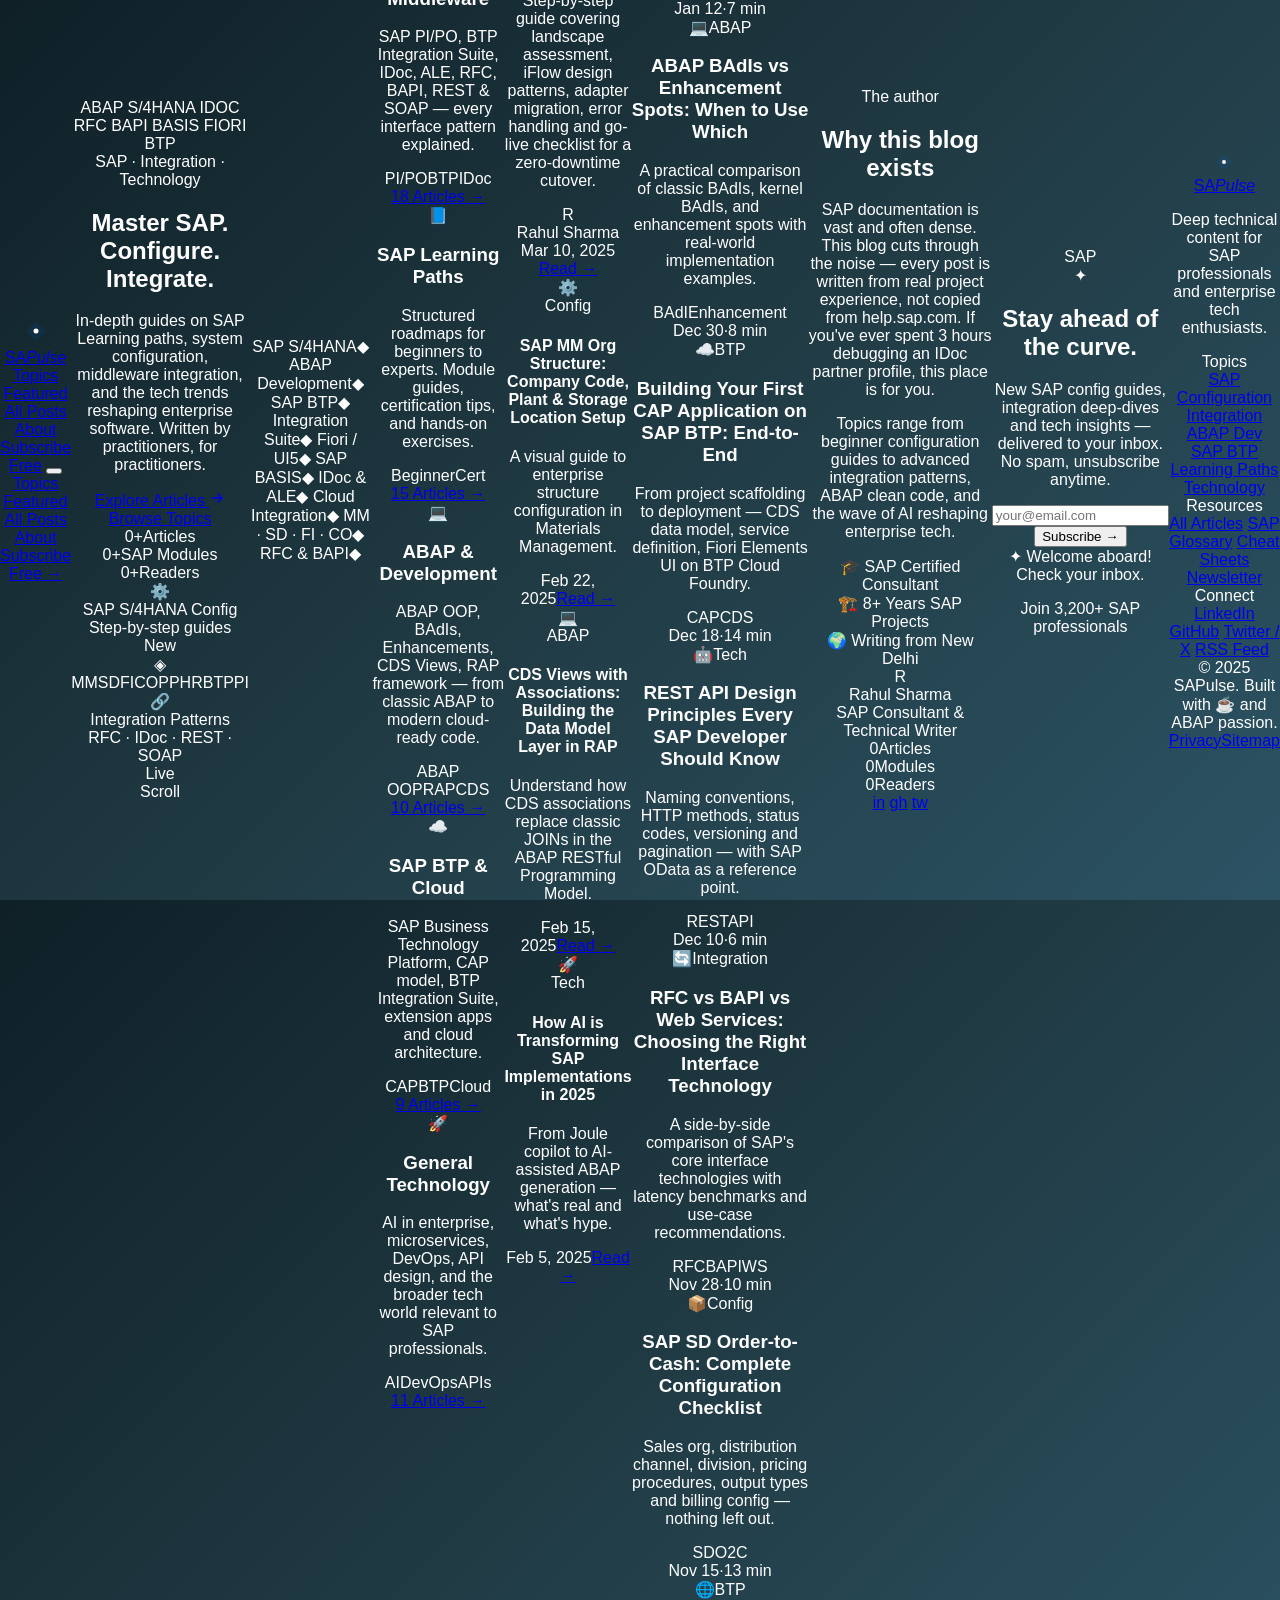
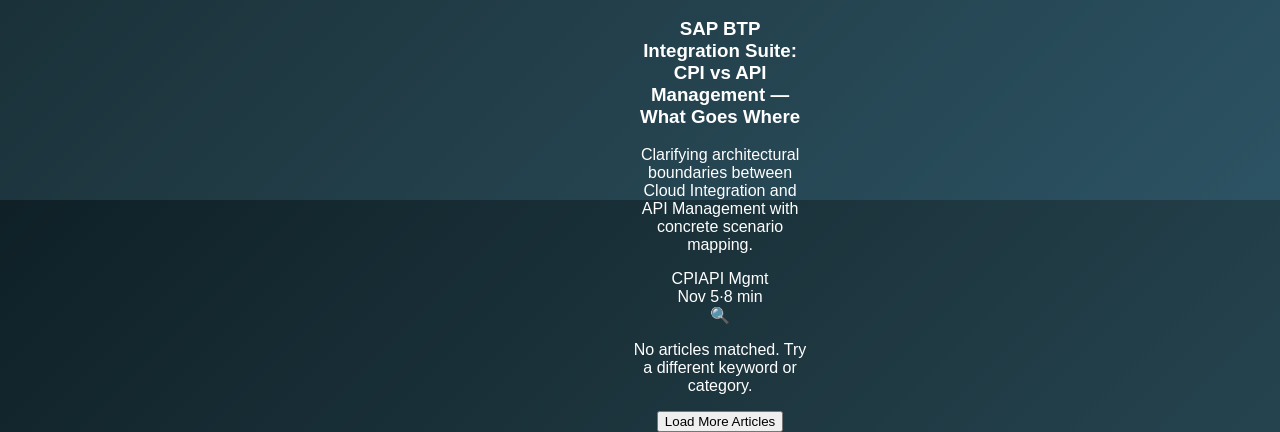
==== index.html @ 858d933b "Update index.html" ====
<!DOCTYPE html>
<html lang="en">
<head>
  <meta charset="UTF-8" />
  <meta name="viewport" content="width=device-width, initial-scale=1.0" />
  <title>SAPulse — SAP Learning, Config & Tech Insights</title>
  <meta name="description" content="Deep-dive blogs on SAP Learning, Configuration, Integration and emerging tech. Built for consultants, developers, and learners." />
  <link rel="preconnect" href="https://fonts.googleapis.com" />
  <link href="https://fonts.googleapis.com/css2?family=Syne:wght@400;600;700;800&family=Epilogue:ital,wght@0,300;0,400;0,500;1,300&display=swap" rel="stylesheet" />
  <link rel="stylesheet" href="style.css" />
</head>
<body>

  <!-- CURSOR -->
  <div id="cursor-ring"></div>
  <div id="cursor-core"></div>

  <!-- GRID BG -->
  <div class="grid-bg" aria-hidden="true"></div>

  <!-- GLOW ORBS -->
  <div class="orb orb-1" aria-hidden="true"></div>
  <div class="orb orb-2" aria-hidden="true"></div>
  <div class="orb orb-3" aria-hidden="true"></div>

  <!-- ══════════════ HEADER ══════════════ -->
  <header id="site-header">
    <div class="header-inner">
      <a href="#" class="logo" aria-label="SAPulse Home">
        <div class="logo-mark">
          <svg width="28" height="28" viewBox="0 0 28 28" fill="none">
            <path d="M4 14 L14 4 L24 14 L14 24 Z" stroke="var(--sap-blue)" stroke-width="2" fill="rgba(0,112,255,0.1)"/>
            <path d="M8 14 L14 8 L20 14 L14 20 Z" fill="var(--sap-blue)" opacity="0.8"/>
            <circle cx="14" cy="14" r="2.5" fill="#fff"/>
          </svg>
        </div>
        <span class="logo-word">SA<em>Pulse</em></span>
      </a>

      <nav class="main-nav" aria-label="Main navigation">
        <a href="#topics" class="nav-a">Topics</a>
        <a href="#featured" class="nav-a">Featured</a>
        <a href="#blogs" class="nav-a">All Posts</a>
        <a href="#about" class="nav-a">About</a>
      </nav>

      <div class="header-right">
        <a href="#subscribe" class="btn-pill">Subscribe Free</a>
        <button class="burger" id="burger" aria-label="Toggle menu" aria-expanded="false">
          <span></span><span></span><span></span>
        </button>
      </div>
    </div>
    <div class="mob-nav" id="mob-nav" aria-hidden="true">
      <a href="#topics">Topics</a>
      <a href="#featured">Featured</a>
      <a href="#blogs">All Posts</a>
      <a href="#about">About</a>
      <a href="#subscribe" class="mob-cta">Subscribe Free →</a>
    </div>
  </header>

  <!-- ══════════════ HERO ══════════════ -->
  <section class="hero" id="hero">
    <div class="float-words" aria-hidden="true">
      <span style="--d:0s;--x:8%;--y:20%">ABAP</span>
      <span style="--d:1.2s;--x:85%;--y:15%">S/4HANA</span>
      <span style="--d:0.6s;--x:75%;--y:70%">IDOC</span>
      <span style="--d:1.8s;--x:5%;--y:75%">RFC</span>
      <span style="--d:0.3s;--x:50%;--y:88%">BAPI</span>
      <span style="--d:2.1s;--x:90%;--y:45%">BASIS</span>
      <span style="--d:1.5s;--x:15%;--y:50%">FIORI</span>
      <span style="--d:0.9s;--x:60%;--y:10%">BTP</span>
    </div>

    <div class="hero-content">
      <div class="hero-badge reveal-up" style="--delay:0.1s">
        <span class="badge-dot"></span>
        SAP · Integration · Technology
      </div>
      <h1 class="hero-h1 reveal-up" style="--delay:0.25s">
        Master SAP.<br />
        <span class="h1-gradient">Configure.</span><br />
        <span class="h1-outline">Integrate.</span>
      </h1>
      <p class="hero-para reveal-up" style="--delay:0.4s">
        In-depth guides on SAP Learning paths, system configuration, middleware integration,
        and the tech trends reshaping enterprise software. Written by practitioners, for practitioners.
      </p>
      <div class="hero-actions reveal-up" style="--delay:0.55s">
        <a href="#blogs" class="btn-hero-primary">
          <span>Explore Articles</span>
          <svg width="16" height="16" viewBox="0 0 16 16" fill="none"><path d="M3 8H13M13 8L9 4M13 8L9 12" stroke="currentColor" stroke-width="1.5" stroke-linecap="round"/></svg>
        </a>
        <a href="#topics" class="btn-hero-ghost">Browse Topics</a>
      </div>
      <div class="hero-stats reveal-up" style="--delay:0.7s">
        <div class="hstat"><span class="hstat-n" data-target="60">0</span><span class="hstat-plus">+</span><span class="hstat-l">Articles</span></div>
        <div class="hstat-div"></div>
        <div class="hstat"><span class="hstat-n" data-target="8">0</span><span class="hstat-plus">+</span><span class="hstat-l">SAP Modules</span></div>
        <div class="hstat-div"></div>
        <div class="hstat"><span class="hstat-n" data-target="3200">0</span><span class="hstat-plus">+</span><span class="hstat-l">Readers</span></div>
      </div>
    </div>

    <div class="hero-panel reveal-right" style="--delay:0.5s" aria-hidden="true">
      <div class="panel-card panel-card--top">
        <div class="pc-icon">⚙️</div>
        <div><div class="pc-title">SAP S/4HANA Config</div><div class="pc-sub">Step-by-step guides</div></div>
        <div class="pc-badge">New</div>
      </div>
      <div class="panel-center">
        <div class="panel-ring"><div class="panel-ring-inner"><span class="panel-icon">◈</span></div></div>
        <div class="panel-modules">
          <span>MM</span><span>SD</span><span>FI</span><span>CO</span><span>PP</span><span>HR</span><span>BTP</span><span>PI</span>
        </div>
      </div>
      <div class="panel-card panel-card--bot">
        <div class="pc-icon">🔗</div>
        <div><div class="pc-title">Integration Patterns</div><div class="pc-sub">RFC · IDoc · REST · SOAP</div></div>
        <div class="pc-live"><span class="live-dot"></span>Live</div>
      </div>
    </div>

    <div class="scroll-hint">
      <div class="scroll-mouse"><div class="scroll-wheel"></div></div>
      <span>Scroll</span>
    </div>
  </section>

  <!-- ══════════════ MARQUEE ══════════════ -->
  <div class="marquee-wrap" aria-hidden="true">
    <div class="marquee-track" id="marquee-track">
      <span>SAP S/4HANA</span><span class="dot">◆</span>
      <span>ABAP Development</span><span class="dot">◆</span>
      <span>SAP BTP</span><span class="dot">◆</span>
      <span>Integration Suite</span><span class="dot">◆</span>
      <span>Fiori / UI5</span><span class="dot">◆</span>
      <span>SAP BASIS</span><span class="dot">◆</span>
      <span>IDoc &amp; ALE</span><span class="dot">◆</span>
      <span>Cloud Integration</span><span class="dot">◆</span>
      <span>MM · SD · FI · CO</span><span class="dot">◆</span>
      <span>RFC &amp; BAPI</span><span class="dot">◆</span>
    </div>
  </div>

  <!-- ══════════════ TOPICS ══════════════ -->
  <section class="topics-section" id="topics">
    <div class="container">
      <div class="sec-label reveal-up">What we cover</div>
      <h2 class="sec-h2 reveal-up" style="--delay:0.1s">Pick your learning path</h2>
      <div class="topics-grid">

        <div class="topic-card tc-config reveal-up" style="--delay:0.1s">
          <div class="tc-icon">⚙️</div>
          <h3>SAP Configuration</h3>
          <p>Deep dives into IMG settings, enterprise structure, org units and module-level config for S/4HANA and ECC.</p>
          <div class="tc-tags"><span>S/4HANA</span><span>ECC</span><span>IMG</span></div>
          <a href="#blogs" class="tc-link">12 Articles →</a>
        </div>

        <div class="topic-card tc-integration reveal-up" style="--delay:0.2s">
          <div class="tc-icon">🔗</div>
          <h3>Integration &amp; Middleware</h3>
          <p>SAP PI/PO, BTP Integration Suite, IDoc, ALE, RFC, BAPI, REST &amp; SOAP — every interface pattern explained.</p>
          <div class="tc-tags"><span>PI/PO</span><span>BTP</span><span>IDoc</span></div>
          <a href="#blogs" class="tc-link">18 Articles →</a>
        </div>

        <div class="topic-card tc-learning reveal-up" style="--delay:0.3s">
          <div class="tc-icon">📘</div>
          <h3>SAP Learning Paths</h3>
          <p>Structured roadmaps for beginners to experts. Module guides, certification tips, and hands-on exercises.</p>
          <div class="tc-tags"><span>Beginner</span><span>Cert</span></div>
          <a href="#blogs" class="tc-link">15 Articles →</a>
        </div>

        <div class="topic-card tc-abap reveal-up" style="--delay:0.4s">
          <div class="tc-icon">💻</div>
          <h3>ABAP &amp; Development</h3>
          <p>ABAP OOP, BAdIs, Enhancements, CDS Views, RAP framework — from classic ABAP to modern cloud-ready code.</p>
          <div class="tc-tags"><span>ABAP OOP</span><span>RAP</span><span>CDS</span></div>
          <a href="#blogs" class="tc-link">10 Articles →</a>
        </div>

        <div class="topic-card tc-btp reveal-up" style="--delay:0.5s">
          <div class="tc-icon">☁️</div>
          <h3>SAP BTP &amp; Cloud</h3>
          <p>SAP Business Technology Platform, CAP model, BTP Integration Suite, extension apps and cloud architecture.</p>
          <div class="tc-tags"><span>CAP</span><span>BTP</span><span>Cloud</span></div>
          <a href="#blogs" class="tc-link">9 Articles →</a>
        </div>

        <div class="topic-card tc-tech reveal-up" style="--delay:0.6s">
          <div class="tc-icon">🚀</div>
          <h3>General Technology</h3>
          <p>AI in enterprise, microservices, DevOps, API design, and the broader tech world relevant to SAP professionals.</p>
          <div class="tc-tags"><span>AI</span><span>DevOps</span><span>APIs</span></div>
          <a href="#blogs" class="tc-link">11 Articles →</a>
        </div>

      </div>
    </div>
  </section>

  <!-- ══════════════ FEATURED ══════════════ -->
  <section class="featured-section" id="featured">
    <div class="container">
      <div class="sec-label reveal-up">Editor's pick</div>
      <h2 class="sec-h2 reveal-up" style="--delay:0.1s">Featured Articles</h2>
      <div class="featured-grid">

        <article class="feat-main reveal-up" style="--delay:0.2s">
          <div class="feat-main-img">
            <div class="feat-img-pattern"></div>
            <span class="feat-chip feat-chip--integration">Integration</span>
          </div>
          <div class="feat-main-body">
            <div class="feat-meta">
              <span class="feat-cat">SAP PI/PO → BTP Migration</span>
              <span class="feat-time">12 min read</span>
            </div>
            <h3 class="feat-title">Migrating from SAP PI/PO to BTP Integration Suite: A Complete Walkthrough</h3>
            <p class="feat-excerpt">Step-by-step guide covering landscape assessment, iFlow design patterns, adapter migration, error handling and go-live checklist for a zero-downtime cutover.</p>
            <div class="feat-footer">
              <div class="auth-row">
                <div class="auth-av">R</div>
                <div><div class="auth-name">Rahul Sharma</div><div class="auth-date">Mar 10, 2025</div></div>
              </div>
              <a href="#" class="read-arrow">Read →</a>
            </div>
          </div>
        </article>

        <div class="feat-side">
          <article class="feat-mini reveal-up" style="--delay:0.35s">
            <div class="feat-mini-icon feat-icon-config">⚙️</div>
            <div class="feat-mini-body">
              <span class="feat-chip feat-chip--config">Config</span>
              <h4>SAP MM Org Structure: Company Code, Plant &amp; Storage Location Setup</h4>
              <p>A visual guide to enterprise structure configuration in Materials Management.</p>
              <div class="mini-foot"><span>Feb 22, 2025</span><a href="#">Read →</a></div>
            </div>
          </article>
          <article class="feat-mini reveal-up" style="--delay:0.45s">
            <div class="feat-mini-icon feat-icon-abap">💻</div>
            <div class="feat-mini-body">
              <span class="feat-chip feat-chip--abap">ABAP</span>
              <h4>CDS Views with Associations: Building the Data Model Layer in RAP</h4>
              <p>Understand how CDS associations replace classic JOINs in the ABAP RESTful Programming Model.</p>
              <div class="mini-foot"><span>Feb 15, 2025</span><a href="#">Read →</a></div>
            </div>
          </article>
          <article class="feat-mini reveal-up" style="--delay:0.55s">
            <div class="feat-mini-icon feat-icon-tech">🚀</div>
            <div class="feat-mini-body">
              <span class="feat-chip feat-chip--tech">Tech</span>
              <h4>How AI is Transforming SAP Implementations in 2025</h4>
              <p>From Joule copilot to AI-assisted ABAP generation — what's real and what's hype.</p>
              <div class="mini-foot"><span>Feb 5, 2025</span><a href="#">Read →</a></div>
            </div>
          </article>
        </div>
      </div>
    </div>
  </section>

  <!-- ══════════════ ALL POSTS ══════════════ -->
  <section class="blogs-section" id="blogs">
    <div class="container">
      <div class="blogs-header">
        <div>
          <div class="sec-label reveal-up">The archive</div>
          <h2 class="sec-h2 reveal-up" style="--delay:0.1s">All Articles</h2>
        </div>
        <div class="blogs-controls reveal-up" style="--delay:0.15s">
          <div class="search-wrap">
            <svg class="search-ico" width="15" height="15" viewBox="0 0 15 15" fill="none"><circle cx="6.5" cy="6.5" r="5" stroke="currentColor" stroke-width="1.3"/><path d="M10.5 10.5L13.5 13.5" stroke="currentColor" stroke-width="1.3" stroke-linecap="round"/></svg>
            <input type="text" id="search" placeholder="Search articles…" autocomplete="off" />
          </div>
        </div>
      </div>

      <div class="pill-filters reveal-up" id="filters" style="--delay:0.2s">
        <button class="pill active" data-f="all">All</button>
        <button class="pill" data-f="config">Config</button>
        <button class="pill" data-f="integration">Integration</button>
        <button class="pill" data-f="learning">Learning</button>
        <button class="pill" data-f="abap">ABAP</button>
        <button class="pill" data-f="btp">BTP/Cloud</button>
        <button class="pill" data-f="tech">Tech</button>
      </div>

      <div class="articles-grid" id="articles-grid">

        <article class="art-card reveal-up" data-f="config" style="--delay:0.1s">
          <div class="art-top art-top--config"><span class="art-emoji">⚙️</span><span class="art-cat art-cat--config">Config</span></div>
          <div class="art-body">
            <h3>SAP FI: General Ledger Configuration — Chart of Accounts to Posting Period</h3>
            <p>Complete walkthrough of FI-GL setup including CoA assignment, fiscal year variant, and posting period intervals.</p>
            <div class="art-foot"><div class="art-tags"><span>FI</span><span>GL</span></div><div class="art-info"><span>Jan 28</span><span>·</span><span>9 min</span></div></div>
          </div>
        </article>

        <article class="art-card reveal-up" data-f="integration" style="--delay:0.15s">
          <div class="art-top art-top--integration"><span class="art-emoji">🔗</span><span class="art-cat art-cat--integration">Integration</span></div>
          <div class="art-body">
            <h3>IDoc Architecture Explained: Segments, Control Records &amp; Partner Profiles</h3>
            <p>Everything about IDoc structure — from EDID4 table to WE20 partner profile setup and inbound/outbound processing.</p>
            <div class="art-foot"><div class="art-tags"><span>IDoc</span><span>ALE</span></div><div class="art-info"><span>Jan 20</span><span>·</span><span>11 min</span></div></div>
          </div>
        </article>

        <article class="art-card reveal-up" data-f="learning" style="--delay:0.2s">
          <div class="art-top art-top--learning"><span class="art-emoji">📘</span><span class="art-cat art-cat--learning">Learning</span></div>
          <div class="art-body">
            <h3>SAP for Beginners: Where to Start in 2025 — A Structured Roadmap</h3>
            <p>Module recommendations, free trial systems, SAP Learning Hub access and the fastest path to your first certification.</p>
            <div class="art-foot"><div class="art-tags"><span>Beginner</span><span>Roadmap</span></div><div class="art-info"><span>Jan 12</span><span>·</span><span>7 min</span></div></div>
          </div>
        </article>

        <article class="art-card reveal-up" data-f="abap" style="--delay:0.25s">
          <div class="art-top art-top--abap"><span class="art-emoji">💻</span><span class="art-cat art-cat--abap">ABAP</span></div>
          <div class="art-body">
            <h3>ABAP BAdIs vs Enhancement Spots: When to Use Which</h3>
            <p>A practical comparison of classic BAdIs, kernel BAdIs, and enhancement spots with real-world implementation examples.</p>
            <div class="art-foot"><div class="art-tags"><span>BAdI</span><span>Enhancement</span></div><div class="art-info"><span>Dec 30</span><span>·</span><span>8 min</span></div></div>
          </div>
        </article>

        <article class="art-card reveal-up" data-f="btp" style="--delay:0.3s">
          <div class="art-top art-top--btp"><span class="art-emoji">☁️</span><span class="art-cat art-cat--btp">BTP</span></div>
          <div class="art-body">
            <h3>Building Your First CAP Application on SAP BTP: End-to-End</h3>
            <p>From project scaffolding to deployment — CDS data model, service definition, Fiori Elements UI on BTP Cloud Foundry.</p>
            <div class="art-foot"><div class="art-tags"><span>CAP</span><span>CDS</span></div><div class="art-info"><span>Dec 18</span><span>·</span><span>14 min</span></div></div>
          </div>
        </article>

        <article class="art-card reveal-up" data-f="tech" style="--delay:0.35s">
          <div class="art-top art-top--tech"><span class="art-emoji">🤖</span><span class="art-cat art-cat--tech">Tech</span></div>
          <div class="art-body">
            <h3>REST API Design Principles Every SAP Developer Should Know</h3>
            <p>Naming conventions, HTTP methods, status codes, versioning and pagination — with SAP OData as a reference point.</p>
            <div class="art-foot"><div class="art-tags"><span>REST</span><span>API</span></div><div class="art-info"><span>Dec 10</span><span>·</span><span>6 min</span></div></div>
          </div>
        </article>

        <article class="art-card reveal-up" data-f="integration" style="--delay:0.4s">
          <div class="art-top art-top--integration"><span class="art-emoji">🔄</span><span class="art-cat art-cat--integration">Integration</span></div>
          <div class="art-body">
            <h3>RFC vs BAPI vs Web Services: Choosing the Right Interface Technology</h3>
            <p>A side-by-side comparison of SAP's core interface technologies with latency benchmarks and use-case recommendations.</p>
            <div class="art-foot"><div class="art-tags"><span>RFC</span><span>BAPI</span><span>WS</span></div><div class="art-info"><span>Nov 28</span><span>·</span><span>10 min</span></div></div>
          </div>
        </article>

        <article class="art-card reveal-up" data-f="config" style="--delay:0.45s">
          <div class="art-top art-top--config"><span class="art-emoji">📦</span><span class="art-cat art-cat--config">Config</span></div>
          <div class="art-body">
            <h3>SAP SD Order-to-Cash: Complete Configuration Checklist</h3>
            <p>Sales org, distribution channel, division, pricing procedures, output types and billing config — nothing left out.</p>
            <div class="art-foot"><div class="art-tags"><span>SD</span><span>O2C</span></div><div class="art-info"><span>Nov 15</span><span>·</span><span>13 min</span></div></div>
          </div>
        </article>

        <article class="art-card reveal-up" data-f="btp" style="--delay:0.5s">
          <div class="art-top art-top--btp"><span class="art-emoji">🌐</span><span class="art-cat art-cat--btp">BTP</span></div>
          <div class="art-body">
            <h3>SAP BTP Integration Suite: CPI vs API Management — What Goes Where</h3>
            <p>Clarifying architectural boundaries between Cloud Integration and API Management with concrete scenario mapping.</p>
            <div class="art-foot"><div class="art-tags"><span>CPI</span><span>API Mgmt</span></div><div class="art-info"><span>Nov 5</span><span>·</span><span>8 min</span></div></div>
          </div>
        </article>

      </div>

      <div class="no-res hidden" id="no-res">
        <span>🔍</span>
        <p>No articles matched. Try a different keyword or category.</p>
      </div>
      <div class="load-row reveal-up">
        <button class="btn-load" id="load-more">Load More Articles</button>
      </div>
    </div>
  </section>

  <!-- ══════════════ ABOUT ══════════════ -->
  <section class="about-section" id="about">
    <div class="container">
      <div class="about-grid">
        <div class="about-text reveal-up">
          <div class="sec-label">The author</div>
          <h2 class="sec-h2">Why this blog exists</h2>
          <p>SAP documentation is vast and often dense. This blog cuts through the noise — every post is written from real project experience, not copied from help.sap.com. If you've ever spent 3 hours debugging an IDoc partner profile, this place is for you.</p>
          <p>Topics range from beginner configuration guides to advanced integration patterns, ABAP clean code, and the wave of AI reshaping enterprise tech.</p>
          <div class="about-badges">
            <div class="abadge"><span>🎓</span> SAP Certified Consultant</div>
            <div class="abadge"><span>🏗️</span> 8+ Years SAP Projects</div>
            <div class="abadge"><span>🌍</span> Writing from New Delhi</div>
          </div>
        </div>
        <div class="about-visual reveal-up" style="--delay:0.2s">
          <div class="av-card">
            <div class="av-avatar">R</div>
            <div class="av-name">Rahul Sharma</div>
            <div class="av-role">SAP Consultant &amp; Technical Writer</div>
            <div class="av-divider"></div>
            <div class="av-stats">
              <div class="avs"><span class="avs-n" data-target="60">0</span><span class="avs-l">Articles</span></div>
              <div class="avs"><span class="avs-n" data-target="8">0</span><span class="avs-l">Modules</span></div>
              <div class="avs"><span class="avs-n" data-target="3200">0</span><span class="avs-l">Readers</span></div>
            </div>
            <div class="av-socials">
              <a href="#" class="av-soc">in</a>
              <a href="#" class="av-soc">gh</a>
              <a href="#" class="av-soc">tw</a>
            </div>
          </div>
        </div>
      </div>
    </div>
  </section>

  <!-- ══════════════ NEWSLETTER ══════════════ -->
  <section class="subscribe-section" id="subscribe">
    <div class="sub-bg-text" aria-hidden="true">SAP</div>
    <div class="container">
      <div class="sub-inner reveal-up">
        <div class="sub-icon">✦</div>
        <h2 class="sub-h2">Stay ahead of the curve.</h2>
        <p class="sub-p">New SAP config guides, integration deep-dives and tech insights — delivered to your inbox. No spam, unsubscribe anytime.</p>
        <form class="sub-form" id="sub-form" onsubmit="handleSub(event)">
          <input type="email" id="sub-email" placeholder="your@email.com" required />
          <button type="submit" class="btn-pill">Subscribe →</button>
        </form>
        <div class="sub-confirm hidden" id="sub-confirm">✦ Welcome aboard! Check your inbox.</div>
        <p class="sub-note">Join 3,200+ SAP professionals</p>
      </div>
    </div>
  </section>

  <!-- ══════════════ FOOTER ══════════════ -->
  <footer class="site-footer">
    <div class="container">
      <div class="footer-grid">
        <div class="footer-brand">
          <a href="#" class="logo">
            <div class="logo-mark">
              <svg width="22" height="22" viewBox="0 0 28 28" fill="none">
                <path d="M4 14 L14 4 L24 14 L14 24 Z" stroke="var(--sap-blue)" stroke-width="2" fill="rgba(0,112,255,0.1)"/>
                <path d="M8 14 L14 8 L20 14 L14 20 Z" fill="var(--sap-blue)" opacity="0.8"/>
                <circle cx="14" cy="14" r="2.5" fill="#fff"/>
              </svg>
            </div>
            <span class="logo-word">SA<em>Pulse</em></span>
          </a>
          <p>Deep technical content for SAP professionals and enterprise tech enthusiasts.</p>
        </div>
        <div class="footer-col">
          <div class="fc-head">Topics</div>
          <a href="#">SAP Configuration</a>
          <a href="#">Integration</a>
          <a href="#">ABAP Dev</a>
          <a href="#">SAP BTP</a>
          <a href="#">Learning Paths</a>
          <a href="#">Technology</a>
        </div>
        <div class="footer-col">
          <div class="fc-head">Resources</div>
          <a href="#">All Articles</a>
          <a href="#">SAP Glossary</a>
          <a href="#">Cheat Sheets</a>
          <a href="#">Newsletter</a>
        </div>
        <div class="footer-col">
          <div class="fc-head">Connect</div>
          <a href="#">LinkedIn</a>
          <a href="#">GitHub</a>
          <a href="#">Twitter / X</a>
          <a href="#">RSS Feed</a>
        </div>
      </div>
      <div class="footer-bottom">
        <span>© 2025 SAPulse. Built with ☕ and ABAP passion.</span>
        <div class="fb-links"><a href="#">Privacy</a><a href="#">Sitemap</a></div>
      </div>
    </div>
  </footer>

  <script src="script.js"></script>
</body>
</html>
---- style.css ----
body{
margin:0;
font-family:Arial, sans-serif;
height:100vh;
display:flex;
justify-content:center;
align-items:center;
background:linear-gradient(135deg,#0f2027,#203a43,#2c5364);
color:white;
text-align:center;
}

.container h1{
font-size:50px;
margin-bottom:30px;
}

.learn-btn{
padding:15px 35px;
font-size:18px;
border:none;
border-radius:30px;
background:#ff7a18;
color:white;
cursor:pointer;
transition:0.3s;
}

.learn-btn:hover{
background:#ff9a3c;
transform:scale(1.05);
}
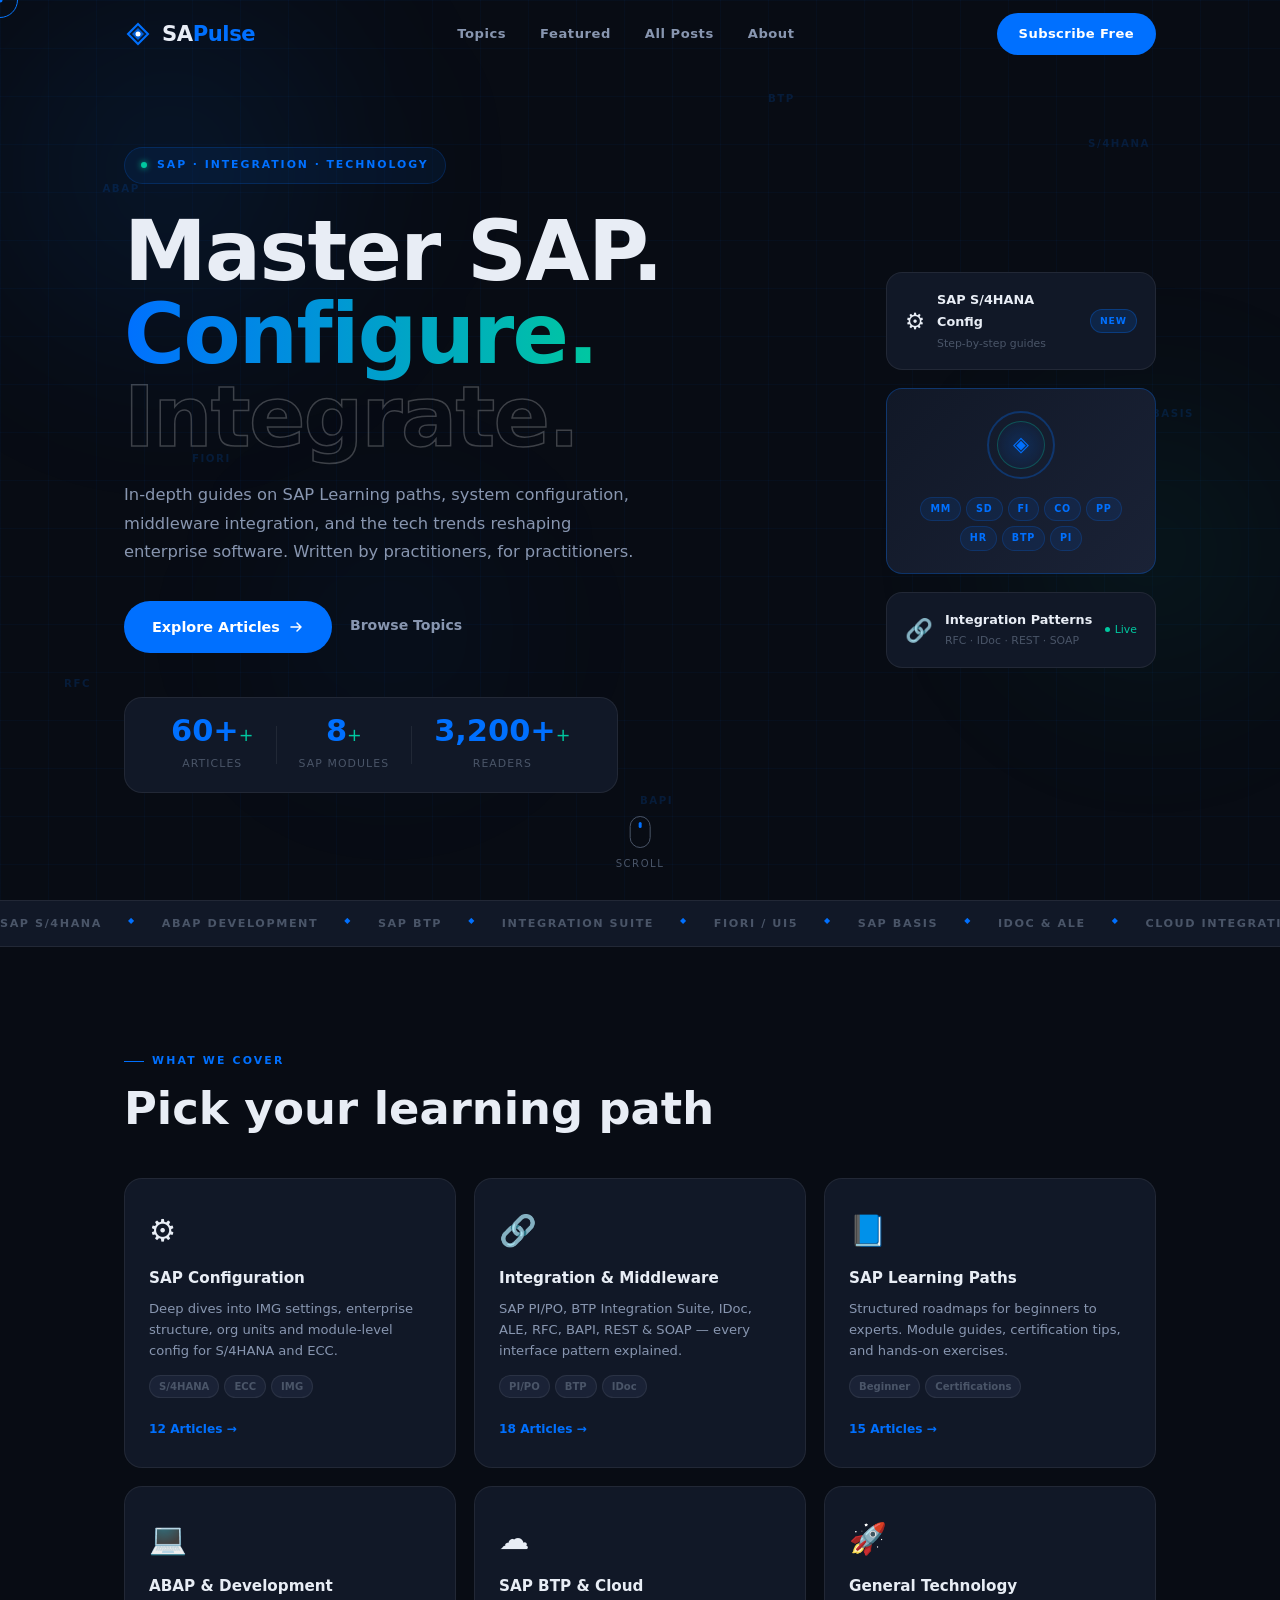
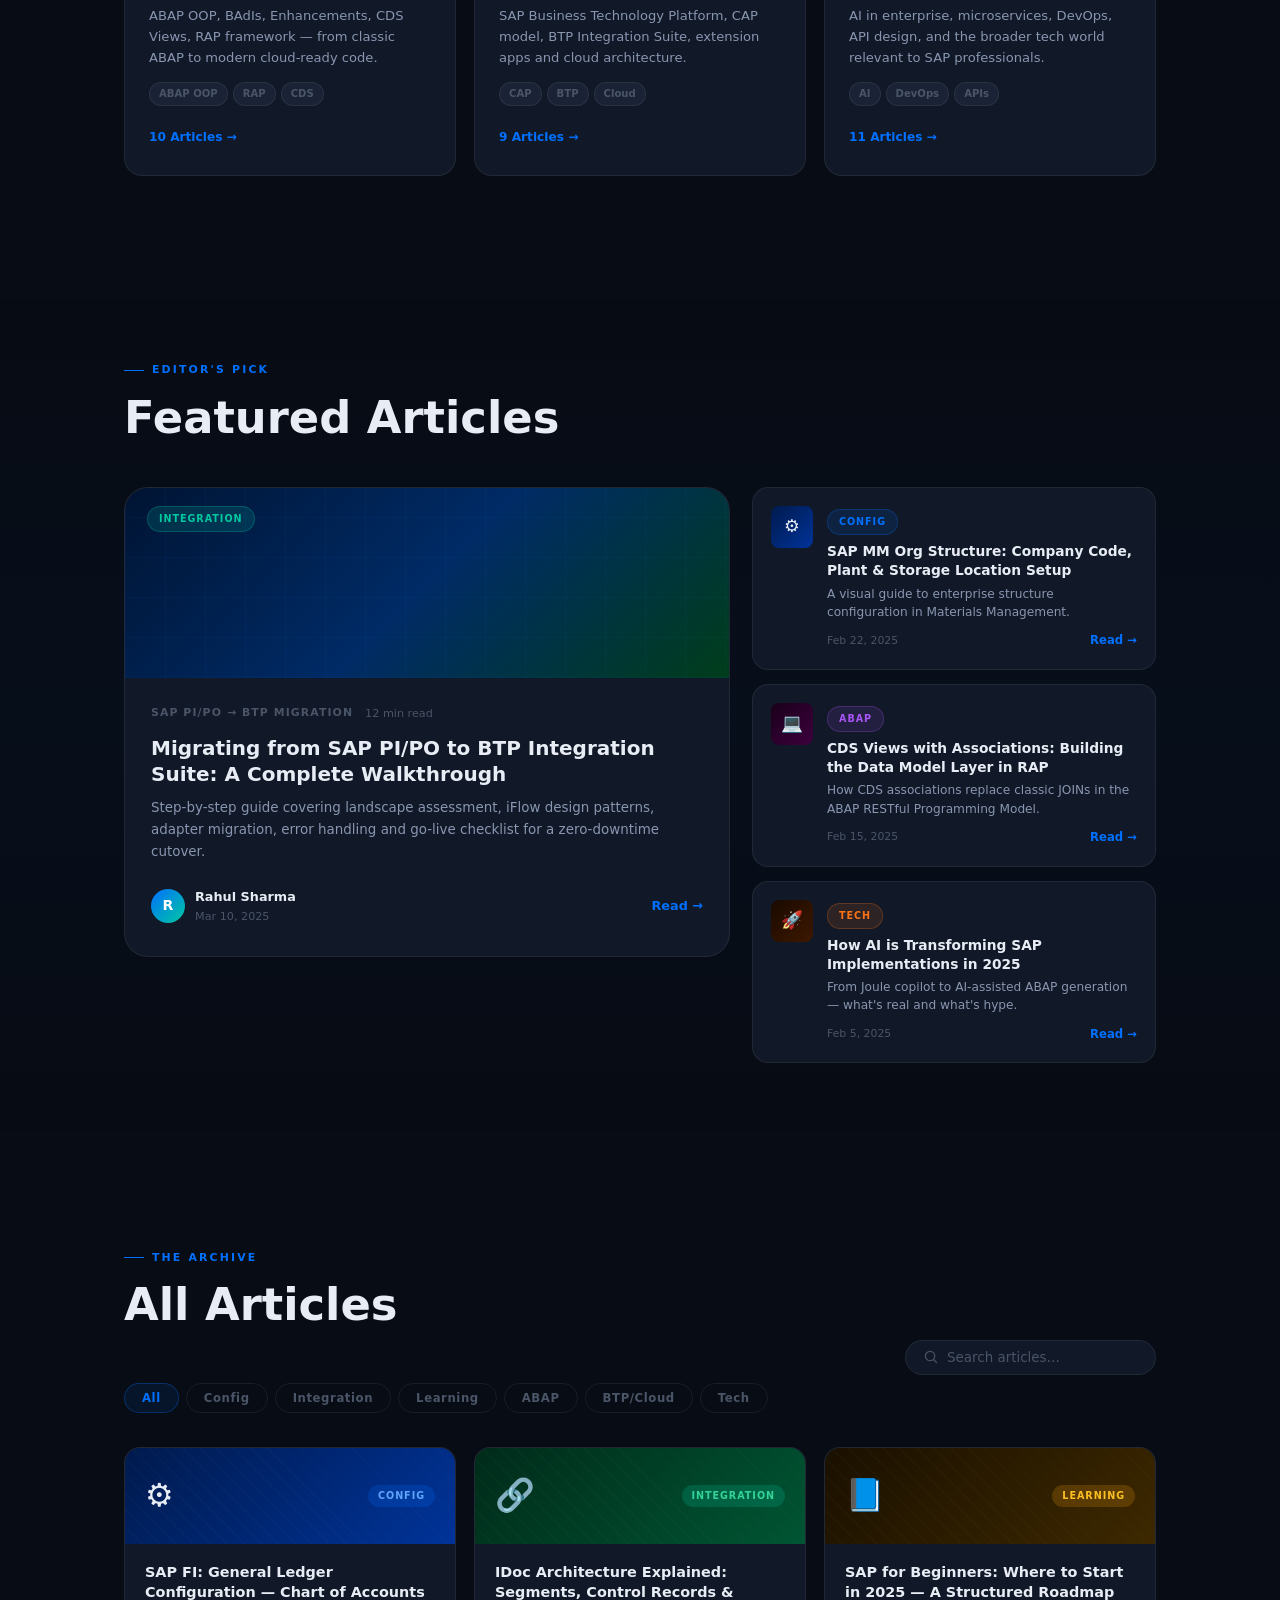
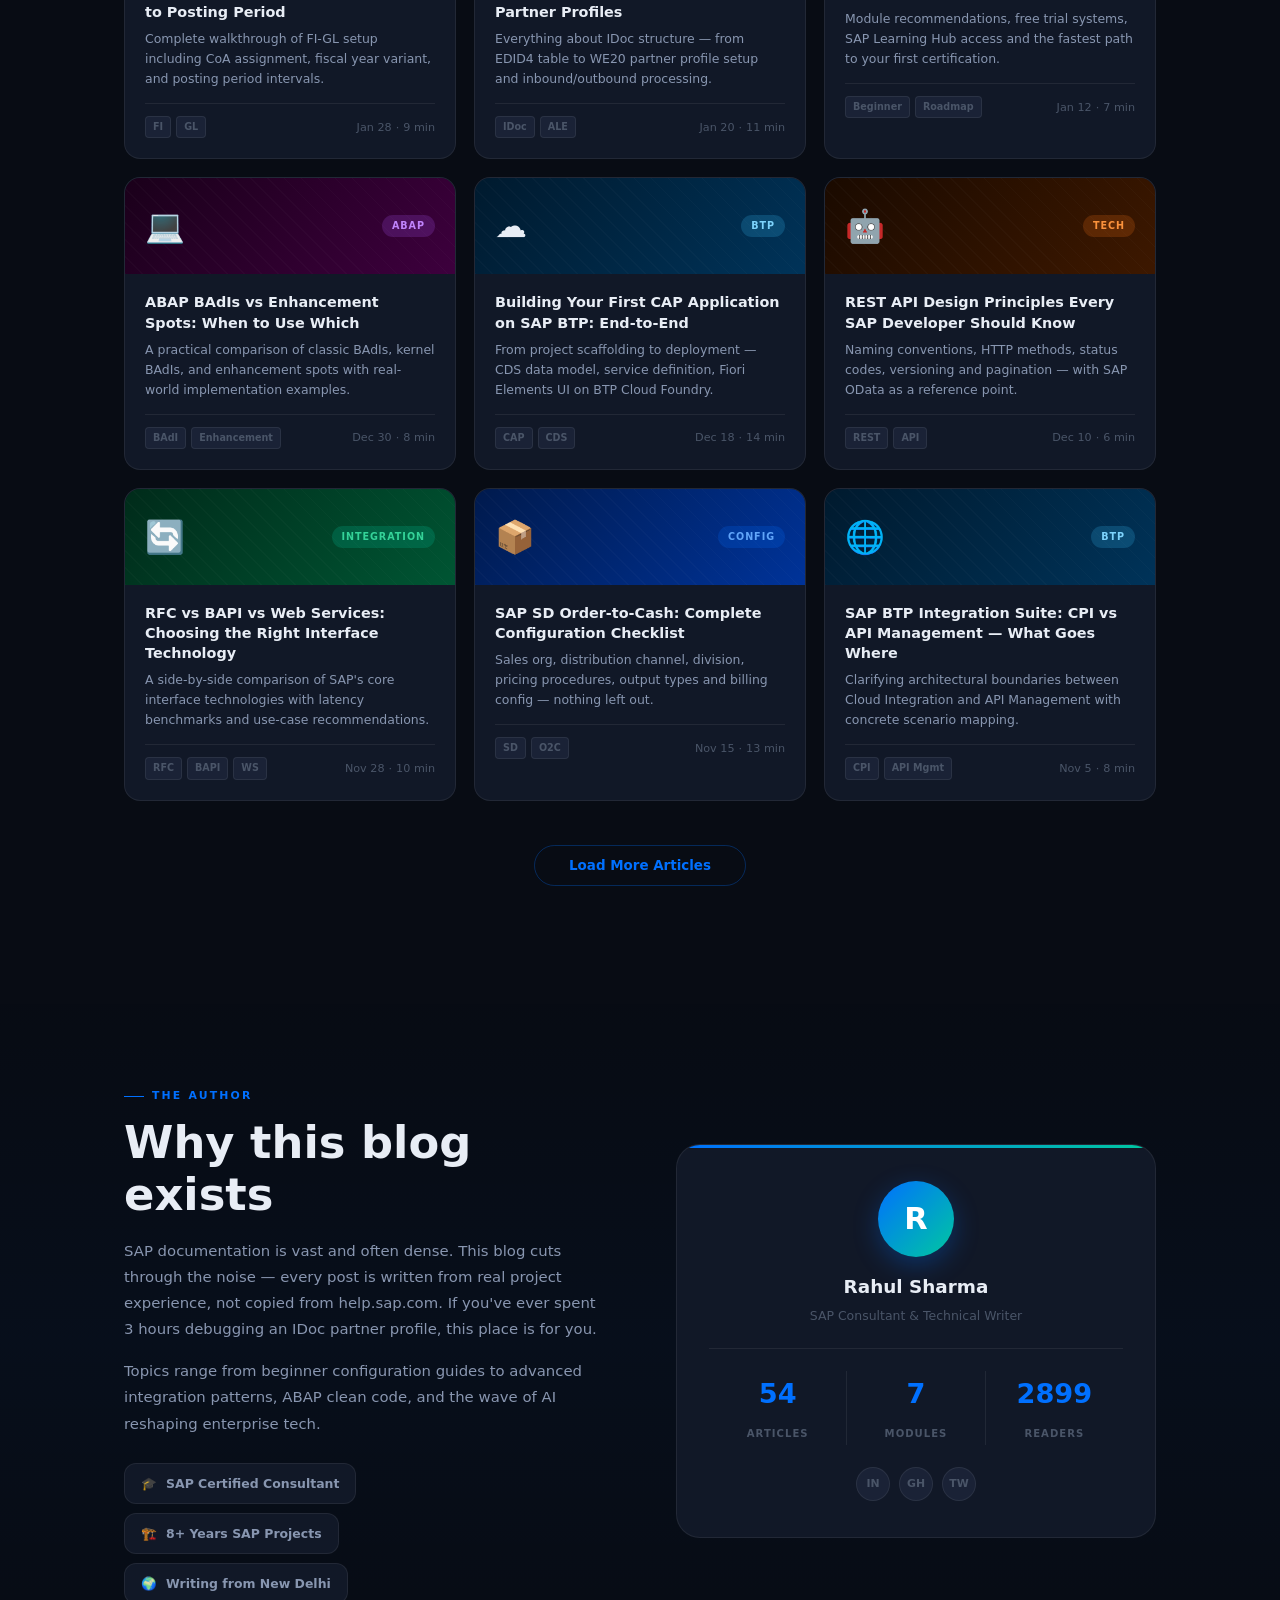
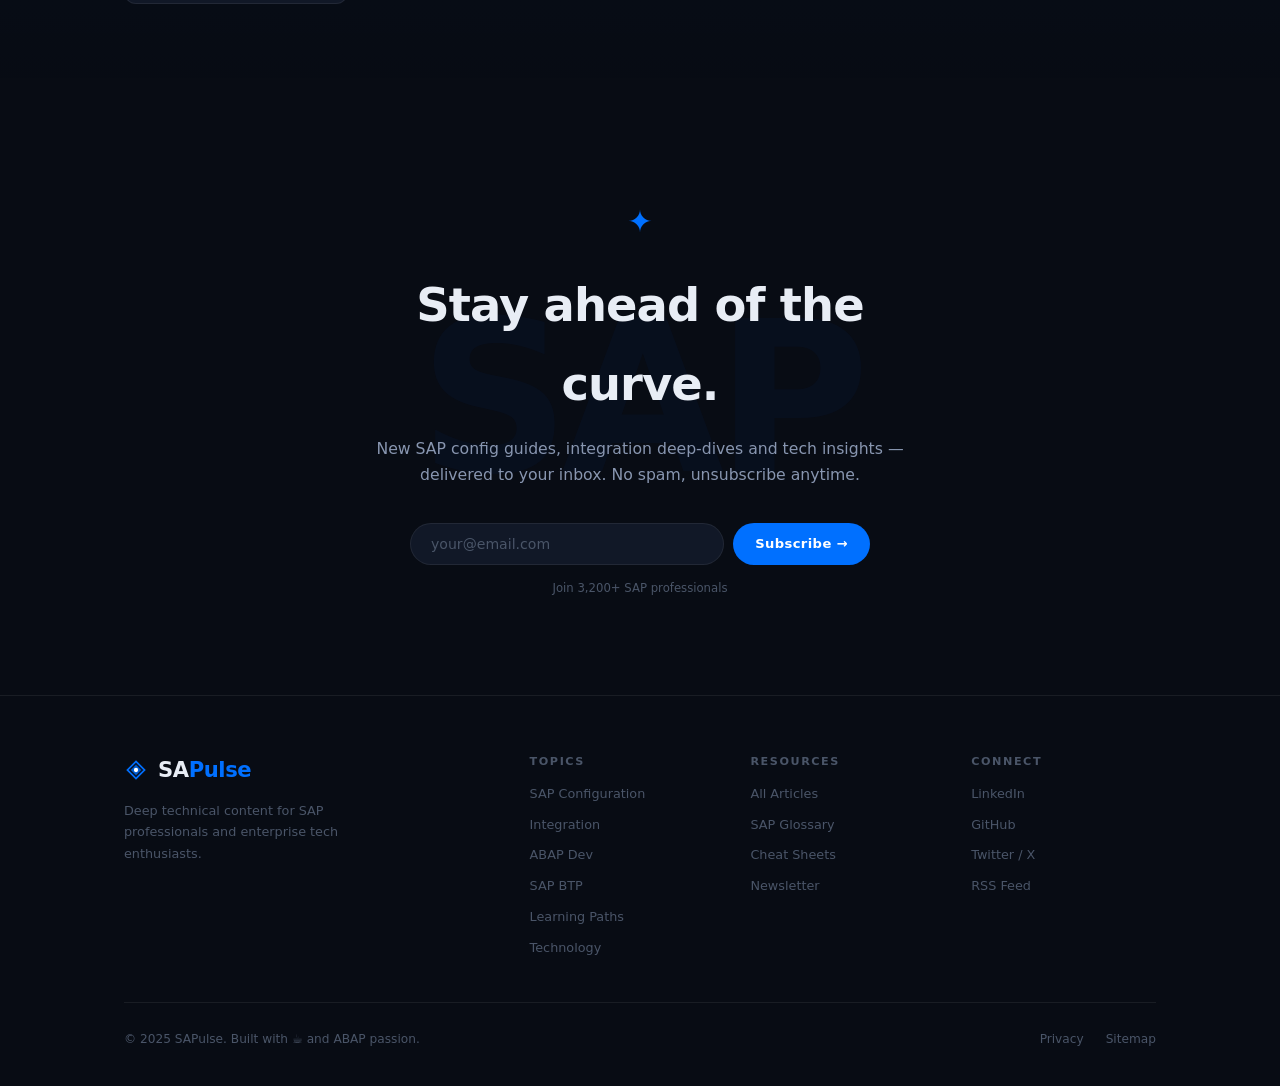
==== commit 831c7433: "Update index.html" ====
--- a/index.html
+++ b/index.html
@@ -4,491 +4,952 @@
   <meta charset="UTF-8" />
   <meta name="viewport" content="width=device-width, initial-scale=1.0" />
   <title>SAPulse — SAP Learning, Config & Tech Insights</title>
-  <meta name="description" content="Deep-dive blogs on SAP Learning, Configuration, Integration and emerging tech. Built for consultants, developers, and learners." />
+  <meta name="description" content="Deep-dive blogs on SAP Learning, Configuration, Integration and emerging tech." />
   <link rel="preconnect" href="https://fonts.googleapis.com" />
   <link href="https://fonts.googleapis.com/css2?family=Syne:wght@400;600;700;800&family=Epilogue:ital,wght@0,300;0,400;0,500;1,300&display=swap" rel="stylesheet" />
-  <link rel="stylesheet" href="style.css" />
+
+<style>
+/* ══════════════════════════════════════
+   TOKENS
+══════════════════════════════════════ */
+:root {
+  --bg:        #080c14;
+  --bg2:       #0d1220;
+  --surface:   #111827;
+  --surface2:  #1a2236;
+  --border:    rgba(255,255,255,0.07);
+  --border-hi: rgba(0,112,255,0.3);
+
+  --blue:  #0070ff;
+  --teal:  #00c8a0;
+  --warn:  #f59e0b;
+
+  --text:   #e8edf5;
+  --text2:  #8896b0;
+  --text3:  #4a5568;
+
+  --c-config:      #0070ff;
+  --c-int:         #00c8a0;
+  --c-learn:       #f59e0b;
+  --c-abap:        #a855f7;
+  --c-btp:         #38bdf8;
+  --c-tech:        #f97316;
+
+  --fh: 'Syne', system-ui, sans-serif;
+  --fb: 'Epilogue', system-ui, sans-serif;
+  --ease: cubic-bezier(0.22,1,0.36,1);
+}
+
+/* ══════════════════════════════════════
+   RESET & BASE
+══════════════════════════════════════ */
+*,*::before,*::after{box-sizing:border-box;margin:0;padding:0}
+html{scroll-behavior:smooth;font-size:16px}
+body{background:var(--bg);color:var(--text);font-family:var(--fb);font-weight:300;line-height:1.7;overflow-x:hidden;cursor:none}
+a{color:inherit;text-decoration:none}
+button{font-family:var(--fb);border:none;background:none;cursor:none}
+.container{max-width:1160px;margin:0 auto;padding:0 5%}
+
+/* ══════════════════════════════════════
+   CURSOR
+══════════════════════════════════════ */
+#cr{position:fixed;z-index:9999;pointer-events:none;width:36px;height:36px;border:1.5px solid var(--blue);border-radius:50%;transform:translate(-50%,-50%);transition:width .18s var(--ease),height .18s var(--ease),background .18s;mix-blend-mode:screen}
+#cd{position:fixed;z-index:10000;pointer-events:none;width:5px;height:5px;background:var(--blue);border-radius:50%;transform:translate(-50%,-50%)}
+body:has(a:hover) #cr,body:has(button:hover) #cr{width:52px;height:52px;background:rgba(0,112,255,0.1)}
+
+/* ══════════════════════════════════════
+   BACKGROUND
+══════════════════════════════════════ */
+.grid-bg{position:fixed;inset:0;z-index:0;pointer-events:none;background-image:linear-gradient(rgba(0,112,255,0.04) 1px,transparent 1px),linear-gradient(90deg,rgba(0,112,255,0.04) 1px,transparent 1px);background-size:48px 48px}
+.orb{position:fixed;border-radius:50%;pointer-events:none;z-index:0;filter:blur(80px)}
+.orb1{width:500px;height:500px;top:-80px;left:-80px;background:radial-gradient(circle,rgba(0,112,255,0.12),transparent 70%);transition:transform .6s ease}
+.orb2{width:380px;height:380px;top:40%;right:-60px;background:radial-gradient(circle,rgba(0,200,160,0.09),transparent 70%)}
+.orb3{width:320px;height:320px;bottom:12%;left:18%;background:radial-gradient(circle,rgba(0,112,255,0.07),transparent 70%)}
+
+/* ══════════════════════════════════════
+   REVEAL
+══════════════════════════════════════ */
+.ru{opacity:0;transform:translateY(28px);transition:opacity .7s var(--ease),transform .7s var(--ease);transition-delay:var(--d,0s)}
+.ru.in{opacity:1;transform:none}
+.rr{opacity:0;transform:translateX(40px);transition:opacity .8s var(--ease),transform .8s var(--ease);transition-delay:var(--d,0s)}
+.rr.in{opacity:1;transform:none}
+
+/* ══════════════════════════════════════
+   SHARED COMPONENTS
+══════════════════════════════════════ */
+.sec-tag{display:inline-flex;align-items:center;gap:8px;font-family:var(--fh);font-size:.68rem;font-weight:600;letter-spacing:.2em;text-transform:uppercase;color:var(--blue);margin-bottom:12px}
+.sec-tag::before{content:'';display:block;width:20px;height:1px;background:var(--blue)}
+.sec-h2{font-family:var(--fh);font-size:clamp(1.8rem,3.5vw,2.8rem);font-weight:700;line-height:1.15;margin-bottom:44px}
+.btn-pill{display:inline-flex;align-items:center;gap:6px;background:var(--blue);color:#fff;font-family:var(--fh);font-size:.82rem;font-weight:600;letter-spacing:.03em;padding:10px 22px;border-radius:100px;transition:background .2s,transform .2s,box-shadow .2s}
+.btn-pill:hover{background:#1a84ff;transform:translateY(-2px);box-shadow:0 8px 24px rgba(0,112,255,.35)}
+.chip{display:inline-block;font-family:var(--fh);font-size:.6rem;font-weight:700;letter-spacing:.1em;text-transform:uppercase;padding:4px 11px;border-radius:100px}
+.chip-int   {background:rgba(0,200,160,.15);color:var(--teal);border:1px solid rgba(0,200,160,.25)}
+.chip-config{background:rgba(0,112,255,.12);color:var(--blue);border:1px solid rgba(0,112,255,.25)}
+.chip-abap  {background:rgba(168,85,247,.12);color:var(--c-abap);border:1px solid rgba(168,85,247,.25)}
+.chip-tech  {background:rgba(249,115,22,.12);color:var(--c-tech);border:1px solid rgba(249,115,22,.25)}
+.chip-learn {background:rgba(245,158,11,.12);color:var(--warn);border:1px solid rgba(245,158,11,.25)}
+.chip-btp   {background:rgba(56,189,248,.12);color:var(--c-btp);border:1px solid rgba(56,189,248,.25)}
+.hidden{display:none!important}
+
+/* ══════════════════════════════════════
+   HEADER
+══════════════════════════════════════ */
+#hdr{position:fixed;top:0;left:0;right:0;z-index:900;transition:background .4s,backdrop-filter .4s,border-color .4s;border-bottom:1px solid transparent}
+#hdr.scrolled{background:rgba(8,12,20,.88);backdrop-filter:blur(20px);border-color:var(--border)}
+.hdr-in{max-width:1160px;margin:0 auto;padding:0 5%;height:68px;display:flex;align-items:center;justify-content:space-between}
+.logo{display:flex;align-items:center;gap:10px}
+.logo-word{font-family:var(--fh);font-size:1.32rem;font-weight:800;letter-spacing:-.02em}
+.logo-word em{font-style:normal;color:var(--blue)}
+.mnav{display:flex;align-items:center;gap:34px}
+.na{font-family:var(--fh);font-size:.82rem;font-weight:600;color:var(--text2);letter-spacing:.04em;transition:color .2s;position:relative}
+.na::after{content:'';position:absolute;bottom:-4px;left:0;width:0;height:1.5px;background:var(--blue);transition:width .3s var(--ease)}
+.na:hover{color:var(--text)}
+.na:hover::after{width:100%}
+.hdr-r{display:flex;align-items:center;gap:14px}
+.burg{display:none;flex-direction:column;gap:5px;padding:8px}
+.burg span{display:block;width:22px;height:1.5px;background:var(--text);transition:transform .3s,opacity .3s}
+.mob-nav{display:none;flex-direction:column;background:rgba(8,12,20,.97);border-top:1px solid var(--border);padding:22px 5% 30px;gap:18px}
+.mob-nav.open{display:flex}
+.mob-nav a{font-family:var(--fh);font-size:1rem;font-weight:600;color:var(--text2);transition:color .2s}
+.mob-nav a:hover,.mob-nav .mcta{color:var(--blue)}
+
+/* ══════════════════════════════════════
+   HERO
+══════════════════════════════════════ */
+.hero{min-height:100vh;display:grid;grid-template-columns:1fr auto;align-items:center;gap:40px;padding:120px 5% 80px;max-width:1160px;margin:0 auto;position:relative}
+.float-w{position:fixed;inset:0;pointer-events:none;z-index:1;overflow:hidden}
+.float-w span{position:absolute;left:var(--x);top:var(--y);font-family:var(--fh);font-size:.64rem;font-weight:700;letter-spacing:.15em;text-transform:uppercase;color:rgba(0,112,255,.16);animation:floatW 8s ease-in-out infinite;animation-delay:var(--d)}
+@keyframes floatW{0%,100%{transform:translateY(0);opacity:.5}50%{transform:translateY(-16px);opacity:1}}
+.hero-content{position:relative;z-index:2}
+.hero-badge{display:inline-flex;align-items:center;gap:10px;font-family:var(--fh);font-size:.68rem;font-weight:600;letter-spacing:.18em;text-transform:uppercase;color:var(--blue);background:rgba(0,112,255,.08);border:1px solid rgba(0,112,255,.2);border-radius:100px;padding:8px 16px;margin-bottom:26px}
+.bdot{width:6px;height:6px;border-radius:50%;background:var(--teal);box-shadow:0 0 6px var(--teal);animation:bdotP 2s ease-in-out infinite}
+@keyframes bdotP{0%,100%{box-shadow:0 0 6px var(--teal)}50%{box-shadow:0 0 14px var(--teal)}}
+.hero-h1{font-family:var(--fh);font-size:clamp(2.8rem,6.5vw,5.2rem);font-weight:800;line-height:1.0;margin-bottom:22px;letter-spacing:-.02em}
+.h1g{background:linear-gradient(90deg,var(--blue),var(--teal));-webkit-background-clip:text;-webkit-text-fill-color:transparent;background-clip:text}
+.h1o{-webkit-text-stroke:1.5px rgba(255,255,255,.22);color:transparent}
+.hero-p{font-size:1.02rem;color:var(--text2);max-width:510px;margin-bottom:34px;line-height:1.75}
+.hero-acts{display:flex;align-items:center;gap:18px;flex-wrap:wrap;margin-bottom:44px}
+.btn-ghost{font-family:var(--fh);font-size:.88rem;font-weight:600;color:var(--text2);border-bottom:1px solid transparent;padding-bottom:2px;transition:color .2s,border-color .2s}
+.btn-ghost:hover{color:var(--text);border-color:var(--text)}
+.btn-hero{display:inline-flex;align-items:center;gap:8px;background:var(--blue);color:#fff;font-family:var(--fh);font-size:.9rem;font-weight:700;padding:14px 28px;border-radius:100px;transition:background .2s,transform .2s,box-shadow .2s}
+.btn-hero:hover{background:#1a84ff;transform:translateY(-3px);box-shadow:0 12px 32px rgba(0,112,255,.4)}
+.hero-stats{display:flex;align-items:center;background:var(--surface);border:1px solid var(--border);border-radius:18px;padding:18px 24px;width:fit-content;gap:0}
+.hs{text-align:center;padding:0 22px}
+.hs-n{font-family:var(--fh);font-size:1.9rem;font-weight:800;color:var(--blue);line-height:1}
+.hs-p{font-family:var(--fh);font-size:1.1rem;color:var(--teal)}
+.hs-l{display:block;font-size:.68rem;font-weight:500;color:var(--text3);letter-spacing:.1em;text-transform:uppercase;margin-top:4px}
+.hs-div{width:1px;height:38px;background:var(--border)}
+
+/* Hero panel */
+.hero-panel{position:relative;z-index:2;display:flex;flex-direction:column;gap:18px;width:270px}
+.pc{background:var(--surface);border:1px solid var(--border);border-radius:16px;padding:16px 18px;display:flex;align-items:center;gap:12px;transition:border-color .3s,transform .3s}
+.pc:hover{border-color:var(--border-hi);transform:translateY(-2px)}
+.pc-ico{font-size:1.4rem;flex-shrink:0}
+.pc-t{font-family:var(--fh);font-size:.8rem;font-weight:700}
+.pc-s{font-size:.68rem;color:var(--text3);margin-top:2px}
+.pc-badge{margin-left:auto;flex-shrink:0;font-family:var(--fh);font-size:.58rem;font-weight:700;letter-spacing:.1em;text-transform:uppercase;background:rgba(0,112,255,.15);color:var(--blue);border:1px solid rgba(0,112,255,.3);padding:3px 9px;border-radius:100px}
+.pc-live{margin-left:auto;flex-shrink:0;display:flex;align-items:center;gap:5px;font-size:.68rem;color:var(--teal)}
+.ldot{width:5px;height:5px;border-radius:50%;background:var(--teal);animation:bdotP 1.5s ease-in-out infinite}
+.pcenter{background:linear-gradient(135deg,var(--surface),var(--surface2));border:1px solid var(--border-hi);border-radius:16px;padding:22px;display:flex;flex-direction:column;align-items:center;gap:18px}
+.pring{width:68px;height:68px;border-radius:50%;border:2px solid rgba(0,112,255,.3);display:flex;align-items:center;justify-content:center;animation:spin 12s linear infinite}
+.pring-in{width:48px;height:48px;border-radius:50%;background:radial-gradient(circle,rgba(0,112,255,.2),transparent);border:1px solid rgba(0,200,160,.3);display:flex;align-items:center;justify-content:center;font-size:1.3rem;color:var(--blue)}
+@keyframes spin{from{transform:rotate(0deg)}to{transform:rotate(360deg)}}
+.pmods{display:flex;flex-wrap:wrap;justify-content:center;gap:5px}
+.pmods span{font-family:var(--fh);font-size:.6rem;font-weight:700;letter-spacing:.08em;background:rgba(0,112,255,.1);border:1px solid rgba(0,112,255,.2);color:var(--blue);padding:3px 9px;border-radius:100px;transition:background .2s}
+.pmods span:hover{background:rgba(0,112,255,.25)}
+
+/* Scroll hint */
+.scroll-hint{position:absolute;bottom:28px;left:50%;transform:translateX(-50%);display:flex;flex-direction:column;align-items:center;gap:7px;font-size:.63rem;letter-spacing:.15em;text-transform:uppercase;color:var(--text3)}
+.sm{width:21px;height:32px;border:1.5px solid var(--text3);border-radius:11px;display:flex;align-items:flex-start;justify-content:center;padding-top:5px}
+.sw{width:3px;height:6px;background:var(--blue);border-radius:2px;animation:swDown 2s ease-in-out infinite}
+@keyframes swDown{0%,100%{transform:translateY(0);opacity:1}80%{transform:translateY(9px);opacity:0}}
+
+/* ══════════════════════════════════════
+   MARQUEE
+══════════════════════════════════════ */
+.mq-wrap{overflow:hidden;background:var(--surface);border-top:1px solid var(--border);border-bottom:1px solid var(--border);padding:13px 0;position:relative;z-index:2}
+.mq-track{display:flex;gap:26px;white-space:nowrap;animation:mq 26s linear infinite;font-family:var(--fh);font-size:.7rem;font-weight:600;letter-spacing:.14em;text-transform:uppercase;color:var(--text3)}
+.mq-track .dot{color:var(--blue);font-size:.5rem}
+@keyframes mq{from{transform:translateX(0)}to{transform:translateX(-50%)}}
+
+/* ══════════════════════════════════════
+   TOPICS
+══════════════════════════════════════ */
+.topics-sec{padding:96px 0;position:relative;z-index:2}
+.tgrid{display:grid;grid-template-columns:repeat(3,1fr);gap:18px}
+.tc{background:var(--surface);border:1px solid var(--border);border-radius:18px;padding:26px 24px;transition:transform .3s var(--ease),box-shadow .3s,border-color .3s;position:relative;overflow:hidden}
+.tc::before{content:'';position:absolute;top:0;left:0;right:0;height:2px;opacity:0;transition:opacity .3s}
+.tc:hover{transform:translateY(-5px);box-shadow:0 18px 44px rgba(0,0,0,.4)}
+.tc:hover::before{opacity:1}
+.tc-a::before{background:linear-gradient(90deg,var(--c-config),transparent)}.tc-a:hover{border-color:rgba(0,112,255,.3)}
+.tc-b::before{background:linear-gradient(90deg,var(--c-int),transparent)}.tc-b:hover{border-color:rgba(0,200,160,.3)}
+.tc-c::before{background:linear-gradient(90deg,var(--c-learn),transparent)}.tc-c:hover{border-color:rgba(245,158,11,.3)}
+.tc-d::before{background:linear-gradient(90deg,var(--c-abap),transparent)}.tc-d:hover{border-color:rgba(168,85,247,.3)}
+.tc-e::before{background:linear-gradient(90deg,var(--c-btp),transparent)}.tc-e:hover{border-color:rgba(56,189,248,.3)}
+.tc-f::before{background:linear-gradient(90deg,var(--c-tech),transparent)}.tc-f:hover{border-color:rgba(249,115,22,.3)}
+.tc-ico{font-size:1.9rem;margin-bottom:12px}
+.tc h3{font-family:var(--fh);font-size:.95rem;font-weight:700;margin-bottom:9px;line-height:1.3}
+.tc p{font-size:.82rem;color:var(--text2);margin-bottom:14px;line-height:1.6}
+.tc-tags{display:flex;flex-wrap:wrap;gap:5px;margin-bottom:16px}
+.tc-tags span{font-size:.63rem;font-family:var(--fh);font-weight:600;background:var(--surface2);border:1px solid var(--border);color:var(--text3);padding:2px 9px;border-radius:100px}
+.tc-link{font-family:var(--fh);font-size:.76rem;font-weight:700;color:var(--blue);transition:letter-spacing .2s}
+.tc-link:hover{letter-spacing:.06em}
+
+/* ══════════════════════════════════════
+   FEATURED
+══════════════════════════════════════ */
+.feat-sec{padding:80px 0 96px;background:linear-gradient(180deg,transparent,rgba(0,112,255,.03),transparent);position:relative;z-index:2}
+.feat-grid{display:grid;grid-template-columns:1.5fr 1fr;gap:22px;align-items:start}
+.feat-main{background:var(--surface);border:1px solid var(--border);border-radius:24px;overflow:hidden;transition:transform .3s var(--ease),box-shadow .3s}
+.feat-main:hover{transform:translateY(-4px);box-shadow:0 22px 55px rgba(0,0,0,.4)}
+.feat-img{height:190px;position:relative;background:linear-gradient(135deg,#001433,#002b66,#003d1a);overflow:hidden}
+.feat-img-pat{position:absolute;inset:0;background-image:repeating-linear-gradient(0deg,rgba(0,112,255,.06) 0px,rgba(0,112,255,.06) 1px,transparent 1px,transparent 40px),repeating-linear-gradient(90deg,rgba(0,112,255,.06) 0px,rgba(0,112,255,.06) 1px,transparent 1px,transparent 40px)}
+.feat-img .chip{position:absolute;top:18px;left:22px}
+.feat-body{padding:26px 26px 30px}
+.feat-meta{display:flex;align-items:center;gap:12px;margin-bottom:12px}
+.feat-cat{font-family:var(--fh);font-size:.68rem;font-weight:600;color:var(--text3);letter-spacing:.1em;text-transform:uppercase}
+.feat-time{font-size:.7rem;color:var(--text3)}
+.feat-title{font-family:var(--fh);font-size:1.25rem;font-weight:700;line-height:1.3;margin-bottom:10px}
+.feat-exc{font-size:.84rem;color:var(--text2);margin-bottom:22px;line-height:1.65}
+.feat-foot{display:flex;align-items:center;justify-content:space-between}
+.auth-row{display:flex;align-items:center;gap:10px}
+.auth-av{width:34px;height:34px;border-radius:50%;background:linear-gradient(135deg,var(--blue),var(--teal));display:flex;align-items:center;justify-content:center;font-family:var(--fh);font-weight:800;font-size:.88rem;color:#fff}
+.auth-name{font-family:var(--fh);font-size:.8rem;font-weight:700}
+.auth-date{font-size:.7rem;color:var(--text3)}
+.read-arr{font-family:var(--fh);font-size:.8rem;font-weight:700;color:var(--blue);transition:letter-spacing .2s}
+.read-arr:hover{letter-spacing:.06em}
+.feat-side{display:flex;flex-direction:column;gap:14px}
+.feat-mini{background:var(--surface);border:1px solid var(--border);border-radius:16px;padding:18px;display:flex;gap:14px;transition:transform .3s var(--ease),border-color .3s}
+.feat-mini:hover{transform:translateY(-3px);border-color:var(--border-hi)}
+.fmico{width:42px;height:42px;flex-shrink:0;border-radius:8px;display:flex;align-items:center;justify-content:center;font-size:1.1rem}
+.fmico-a{background:linear-gradient(135deg,#001a4d,#003399)}
+.fmico-b{background:linear-gradient(135deg,#1a001a,#3d003d)}
+.fmico-c{background:linear-gradient(135deg,#1a0a00,#3d1800)}
+.fm-body{flex:1;min-width:0}
+.fm-body h4{font-family:var(--fh);font-size:.86rem;font-weight:700;margin:7px 0 5px;line-height:1.35}
+.fm-body p{font-size:.76rem;color:var(--text2);line-height:1.5;margin-bottom:10px}
+.mini-foot{display:flex;align-items:center;justify-content:space-between}
+.mini-foot span{font-size:.68rem;color:var(--text3)}
+.mini-foot a{font-family:var(--fh);font-size:.73rem;font-weight:700;color:var(--blue);transition:letter-spacing .2s}
+.mini-foot a:hover{letter-spacing:.05em}
+
+/* ══════════════════════════════════════
+   ALL POSTS
+══════════════════════════════════════ */
+.blogs-sec{padding:80px 0 96px;position:relative;z-index:2}
+.blogs-hdr{display:flex;align-items:flex-end;justify-content:space-between;flex-wrap:wrap;gap:16px;margin-bottom:8px}
+.srch{display:flex;align-items:center;gap:9px;background:var(--surface);border:1px solid var(--border);border-radius:100px;padding:9px 18px;transition:border-color .2s}
+.srch:focus-within{border-color:rgba(0,112,255,.4)}
+.srch svg{color:var(--text3);flex-shrink:0}
+.srch input{background:none;border:none;outline:none;font-family:var(--fb);font-size:.84rem;color:var(--text);width:190px}
+.srch input::placeholder{color:var(--text3)}
+.pills{display:flex;flex-wrap:wrap;gap:7px;margin-bottom:34px}
+.pill{font-family:var(--fh);font-size:.73rem;font-weight:600;letter-spacing:.05em;padding:7px 17px;border-radius:100px;border:1px solid var(--border);color:var(--text3);background:transparent;transition:background .2s,color .2s,border-color .2s}
+.pill:hover,.pill.active{background:rgba(0,112,255,.1);color:var(--blue);border-color:rgba(0,112,255,.3)}
+.agrid{display:grid;grid-template-columns:repeat(3,1fr);gap:18px;margin-bottom:44px}
+.acard{background:var(--surface);border:1px solid var(--border);border-radius:16px;overflow:hidden;transition:transform .3s var(--ease),box-shadow .3s,border-color .3s}
+.acard:hover{transform:translateY(-5px);box-shadow:0 18px 48px rgba(0,0,0,.44);border-color:rgba(0,112,255,.18)}
+.acard.hidden{display:none}
+.atop{height:96px;display:flex;align-items:center;justify-content:space-between;padding:0 20px;position:relative;overflow:hidden}
+.atop::after{content:'';position:absolute;inset:0;background:repeating-linear-gradient(45deg,rgba(255,255,255,.02) 0,rgba(255,255,255,.02) 1px,transparent 1px,transparent 12px)}
+.atop-config {background:linear-gradient(135deg,#001a4d,#003399)}
+.atop-int    {background:linear-gradient(135deg,#002b1a,#005533)}
+.atop-learn  {background:linear-gradient(135deg,#1a1000,#3d2800)}
+.atop-abap   {background:linear-gradient(135deg,#1a001a,#3d003d)}
+.atop-btp    {background:linear-gradient(135deg,#001a2e,#003359)}
+.atop-tech   {background:linear-gradient(135deg,#1a0a00,#3d1800)}
+.aemoji{font-size:2rem;z-index:1}
+.acat{z-index:1;font-family:var(--fh);font-size:.6rem;font-weight:700;letter-spacing:.1em;text-transform:uppercase;padding:3px 10px;border-radius:100px}
+.acat-config {background:rgba(0,112,255,.2);color:#60a5fa}
+.acat-int    {background:rgba(0,200,160,.2);color:#34d399}
+.acat-learn  {background:rgba(245,158,11,.2);color:#fbbf24}
+.acat-abap   {background:rgba(168,85,247,.2);color:#c084fc}
+.acat-btp    {background:rgba(56,189,248,.2);color:#7dd3fc}
+.acat-tech   {background:rgba(249,115,22,.2);color:#fb923c}
+.abody{padding:18px 20px 20px}
+.abody h3{font-family:var(--fh);font-size:.9rem;font-weight:700;line-height:1.4;margin-bottom:7px}
+.abody p{font-size:.78rem;color:var(--text2);line-height:1.6;margin-bottom:14px}
+.afoot{display:flex;align-items:center;justify-content:space-between;border-top:1px solid var(--border);padding-top:12px}
+.atags{display:flex;gap:5px}
+.atags span{font-size:.6rem;font-family:var(--fh);font-weight:600;background:var(--surface2);border:1px solid var(--border);color:var(--text3);padding:2px 7px;border-radius:4px}
+.ainfo{display:flex;align-items:center;gap:4px;font-size:.7rem;color:var(--text3)}
+.no-res{text-align:center;padding:56px 0;color:var(--text3)}
+.no-res span{font-size:2.4rem;display:block;margin-bottom:10px}
+.load-row{text-align:center}
+.btn-load{font-family:var(--fh);font-size:.84rem;font-weight:700;color:var(--blue);border:1.5px solid rgba(0,112,255,.3);padding:12px 34px;border-radius:100px;background:transparent;transition:background .2s,border-color .2s,transform .2s}
+.btn-load:hover{background:rgba(0,112,255,.1);border-color:var(--blue);transform:translateY(-2px)}
+.btn-load:disabled{opacity:.4;pointer-events:none}
+
+/* ══════════════════════════════════════
+   ABOUT
+══════════════════════════════════════ */
+.about-sec{padding:96px 0;background:linear-gradient(180deg,transparent,rgba(0,112,255,.03),transparent);position:relative;z-index:2}
+.about-grid{display:grid;grid-template-columns:1fr 1fr;gap:72px;align-items:center}
+.about-txt p{font-size:.93rem;color:var(--text2);margin-bottom:16px;line-height:1.75}
+.about-txt .sec-h2{margin-bottom:18px}
+.abadges{display:flex;flex-direction:column;gap:9px;margin-top:26px}
+.abadge{display:inline-flex;align-items:center;gap:9px;font-family:var(--fh);font-size:.78rem;font-weight:600;background:var(--surface);border:1px solid var(--border);padding:9px 16px;border-radius:12px;color:var(--text2);width:fit-content;transition:border-color .2s,color .2s}
+.abadge:hover{border-color:var(--border-hi);color:var(--text)}
+.av-card{background:var(--surface);border:1px solid var(--border);border-radius:24px;padding:36px 32px;text-align:center;position:relative;overflow:hidden}
+.av-card::before{content:'';position:absolute;top:0;left:0;right:0;height:3px;background:linear-gradient(90deg,var(--blue),var(--teal))}
+.av-av{width:76px;height:76px;border-radius:50%;margin:0 auto 14px;background:linear-gradient(135deg,var(--blue),var(--teal));display:flex;align-items:center;justify-content:center;font-family:var(--fh);font-size:1.9rem;font-weight:800;color:#fff;box-shadow:0 8px 26px rgba(0,112,255,.3)}
+.av-name{font-family:var(--fh);font-size:1.15rem;font-weight:800;margin-bottom:3px}
+.av-role{font-size:.78rem;color:var(--text3);margin-bottom:22px}
+.av-div{height:1px;background:var(--border);margin-bottom:22px}
+.av-stats{display:flex;justify-content:center;margin-bottom:22px}
+.avs{flex:1;text-align:center}
+.avs:not(:last-child){border-right:1px solid var(--border)}
+.avs-n{display:block;font-family:var(--fh);font-size:1.7rem;font-weight:800;color:var(--blue)}
+.avs-l{font-size:.63rem;font-family:var(--fh);font-weight:600;color:var(--text3);letter-spacing:.1em;text-transform:uppercase}
+.av-socs{display:flex;justify-content:center;gap:9px}
+.av-soc{width:34px;height:34px;border-radius:50%;background:var(--surface2);border:1px solid var(--border);display:flex;align-items:center;justify-content:center;font-family:var(--fh);font-size:.68rem;font-weight:800;color:var(--text3);text-transform:uppercase;transition:background .2s,color .2s,border-color .2s}
+.av-soc:hover{background:rgba(0,112,255,.15);color:var(--blue);border-color:rgba(0,112,255,.3)}
+
+/* ══════════════════════════════════════
+   NEWSLETTER
+══════════════════════════════════════ */
+.sub-sec{padding:96px 0;position:relative;z-index:2;overflow:hidden}
+.sub-bg{position:absolute;left:50%;top:50%;transform:translate(-50%,-50%);font-family:var(--fh);font-size:clamp(110px,17vw,210px);font-weight:800;color:rgba(0,112,255,.04);pointer-events:none;user-select:none;white-space:nowrap;letter-spacing:-.04em}
+.sub-inner{max-width:600px;margin:0 auto;text-align:center;position:relative;z-index:1}
+.sub-ico{font-size:1.9rem;color:var(--blue);margin-bottom:18px;display:block}
+.sub-h2{font-family:var(--fh);font-size:clamp(1.9rem,4vw,2.9rem);font-weight:800;margin-bottom:12px;letter-spacing:-.02em}
+.sub-p{color:var(--text2);margin-bottom:34px;font-size:.98rem}
+.sub-form{display:flex;gap:9px;max-width:460px;margin:0 auto 14px;flex-wrap:wrap}
+.sub-form input{flex:1;min-width:190px;background:var(--surface);border:1px solid var(--border);border-radius:100px;padding:12px 20px;font-family:var(--fb);font-size:.88rem;color:var(--text);outline:none;transition:border-color .2s}
+.sub-form input:focus{border-color:rgba(0,112,255,.5)}
+.sub-form input::placeholder{color:var(--text3)}
+.sub-ok{font-family:var(--fh);font-size:.88rem;font-weight:700;color:var(--teal);animation:fadeUp .5s var(--ease)}
+@keyframes fadeUp{from{opacity:0;transform:translateY(8px)}to{opacity:1;transform:none}}
+.sub-note{font-size:.73rem;color:var(--text3);margin-top:10px}
+
+/* ══════════════════════════════════════
+   FOOTER
+══════════════════════════════════════ */
+.footer{border-top:1px solid var(--border);padding:56px 0 36px;position:relative;z-index:2}
+.fg{display:grid;grid-template-columns:2fr 1fr 1fr 1fr;gap:36px;margin-bottom:44px}
+.fb p{font-size:.8rem;color:var(--text3);line-height:1.7;max-width:230px;margin-top:12px}
+.fcol{display:flex;flex-direction:column;gap:9px}
+.fch{font-family:var(--fh);font-size:.7rem;font-weight:700;letter-spacing:.14em;text-transform:uppercase;color:var(--text3);margin-bottom:3px}
+.fcol a{font-size:.8rem;color:var(--text3);transition:color .2s}
+.fcol a:hover{color:var(--blue)}
+.fbot{display:flex;align-items:center;justify-content:space-between;flex-wrap:wrap;gap:14px;border-top:1px solid var(--border);padding-top:26px;font-size:.76rem;color:var(--text3)}
+.fbl{display:flex;gap:22px}
+.fbl a{color:var(--text3);transition:color .2s}
+.fbl a:hover{color:var(--blue)}
+
+/* ══════════════════════════════════════
+   RESPONSIVE
+══════════════════════════════════════ */
+@media(max-width:1024px){
+  .hero{grid-template-columns:1fr}
+  .hero-panel{display:none}
+  .tgrid{grid-template-columns:repeat(2,1fr)}
+  .agrid{grid-template-columns:repeat(2,1fr)}
+  .feat-grid{grid-template-columns:1fr}
+  .feat-side{display:grid;grid-template-columns:1fr 1fr;gap:14px}
+  .about-grid{grid-template-columns:1fr;gap:44px}
+  .fg{grid-template-columns:1fr 1fr}
+}
+@media(max-width:768px){
+  .mnav{display:none}
+  .burg{display:flex}
+  .hdr-r .btn-pill{display:none}
+  .tgrid,.agrid,.feat-side{grid-template-columns:1fr}
+  .hero-stats{flex-direction:column;align-items:flex-start;width:100%}
+  .hs-div{width:100%;height:1px}
+}
+@media(max-width:480px){
+  .sub-form{flex-direction:column}
+  .sub-form input{width:100%}
+  #cr,#cd{display:none}
+  body{cursor:auto}
+  a,button{cursor:pointer}
+  .fg{grid-template-columns:1fr}
+}
+</style>
 </head>
 <body>
 
-  <!-- CURSOR -->
-  <div id="cursor-ring"></div>
-  <div id="cursor-core"></div>
-
-  <!-- GRID BG -->
-  <div class="grid-bg" aria-hidden="true"></div>
-
-  <!-- GLOW ORBS -->
-  <div class="orb orb-1" aria-hidden="true"></div>
-  <div class="orb orb-2" aria-hidden="true"></div>
-  <div class="orb orb-3" aria-hidden="true"></div>
-
-  <!-- ══════════════ HEADER ══════════════ -->
-  <header id="site-header">
-    <div class="header-inner">
-      <a href="#" class="logo" aria-label="SAPulse Home">
-        <div class="logo-mark">
-          <svg width="28" height="28" viewBox="0 0 28 28" fill="none">
-            <path d="M4 14 L14 4 L24 14 L14 24 Z" stroke="var(--sap-blue)" stroke-width="2" fill="rgba(0,112,255,0.1)"/>
-            <path d="M8 14 L14 8 L20 14 L14 20 Z" fill="var(--sap-blue)" opacity="0.8"/>
+<!-- CURSOR -->
+<div id="cr"></div>
+<div id="cd"></div>
+
+<!-- BG -->
+<div class="grid-bg"></div>
+<div class="orb orb1"></div>
+<div class="orb orb2"></div>
+<div class="orb orb3"></div>
+
+<!-- ═══ HEADER ═══ -->
+<header id="hdr">
+  <div class="hdr-in">
+    <a href="#" class="logo">
+      <svg width="28" height="28" viewBox="0 0 28 28" fill="none">
+        <path d="M4 14L14 4L24 14L14 24Z" stroke="#0070ff" stroke-width="2" fill="rgba(0,112,255,0.1)"/>
+        <path d="M8 14L14 8L20 14L14 20Z" fill="#0070ff" opacity=".8"/>
+        <circle cx="14" cy="14" r="2.5" fill="#fff"/>
+      </svg>
+      <span class="logo-word">SA<em>Pulse</em></span>
+    </a>
+    <nav class="mnav">
+      <a href="#topics" class="na">Topics</a>
+      <a href="#featured" class="na">Featured</a>
+      <a href="#blogs" class="na">All Posts</a>
+      <a href="#about" class="na">About</a>
+    </nav>
+    <div class="hdr-r">
+      <a href="#subscribe" class="btn-pill">Subscribe Free</a>
+      <button class="burg" id="burg" aria-label="Menu" aria-expanded="false">
+        <span></span><span></span><span></span>
+      </button>
+    </div>
+  </div>
+  <div class="mob-nav" id="mob-nav">
+    <a href="#topics">Topics</a>
+    <a href="#featured">Featured</a>
+    <a href="#blogs">All Posts</a>
+    <a href="#about">About</a>
+    <a href="#subscribe" class="mcta">Subscribe Free →</a>
+  </div>
+</header>
+
+<!-- ═══ HERO ═══ -->
+<section class="hero" id="hero">
+  <div class="float-w" aria-hidden="true">
+    <span style="--x:8%;--y:20%;--d:0s">ABAP</span>
+    <span style="--x:85%;--y:15%;--d:1.2s">S/4HANA</span>
+    <span style="--x:75%;--y:70%;--d:0.6s">IDOC</span>
+    <span style="--x:5%;--y:75%;--d:1.8s">RFC</span>
+    <span style="--x:50%;--y:88%;--d:0.3s">BAPI</span>
+    <span style="--x:90%;--y:45%;--d:2.1s">BASIS</span>
+    <span style="--x:15%;--y:50%;--d:1.5s">FIORI</span>
+    <span style="--x:60%;--y:10%;--d:0.9s">BTP</span>
+  </div>
+
+  <div class="hero-content">
+    <div class="hero-badge ru" style="--d:.1s"><span class="bdot"></span>SAP · Integration · Technology</div>
+    <h1 class="hero-h1 ru" style="--d:.25s">
+      Master SAP.<br>
+      <span class="h1g">Configure.</span><br>
+      <span class="h1o">Integrate.</span>
+    </h1>
+    <p class="hero-p ru" style="--d:.4s">In-depth guides on SAP Learning paths, system configuration, middleware integration, and the tech trends reshaping enterprise software. Written by practitioners, for practitioners.</p>
+    <div class="hero-acts ru" style="--d:.55s">
+      <a href="#blogs" class="btn-hero">
+        Explore Articles
+        <svg width="16" height="16" viewBox="0 0 16 16" fill="none"><path d="M3 8H13M13 8L9 4M13 8L9 12" stroke="currentColor" stroke-width="1.5" stroke-linecap="round"/></svg>
+      </a>
+      <a href="#topics" class="btn-ghost">Browse Topics</a>
+    </div>
+    <div class="hero-stats ru" style="--d:.7s">
+      <div class="hs"><span class="hs-n" data-t="60">0</span><span class="hs-p">+</span><span class="hs-l">Articles</span></div>
+      <div class="hs-div"></div>
+      <div class="hs"><span class="hs-n" data-t="8">0</span><span class="hs-p">+</span><span class="hs-l">SAP Modules</span></div>
+      <div class="hs-div"></div>
+      <div class="hs"><span class="hs-n" data-t="3200">0</span><span class="hs-p">+</span><span class="hs-l">Readers</span></div>
+    </div>
+  </div>
+
+  <div class="hero-panel rr" style="--d:.5s" aria-hidden="true">
+    <div class="pc">
+      <div class="pc-ico">⚙️</div>
+      <div><div class="pc-t">SAP S/4HANA Config</div><div class="pc-s">Step-by-step guides</div></div>
+      <div class="pc-badge">New</div>
+    </div>
+    <div class="pcenter">
+      <div class="pring"><div class="pring-in">◈</div></div>
+      <div class="pmods">
+        <span>MM</span><span>SD</span><span>FI</span><span>CO</span>
+        <span>PP</span><span>HR</span><span>BTP</span><span>PI</span>
+      </div>
+    </div>
+    <div class="pc">
+      <div class="pc-ico">🔗</div>
+      <div><div class="pc-t">Integration Patterns</div><div class="pc-s">RFC · IDoc · REST · SOAP</div></div>
+      <div class="pc-live"><span class="ldot"></span>Live</div>
+    </div>
+  </div>
+
+  <div class="scroll-hint">
+    <div class="sm"><div class="sw"></div></div>
+    <span>Scroll</span>
+  </div>
+</section>
+
+<!-- ═══ MARQUEE ═══ -->
+<div class="mq-wrap" aria-hidden="true">
+  <div class="mq-track" id="mq">
+    <span>SAP S/4HANA</span><span class="dot">◆</span>
+    <span>ABAP Development</span><span class="dot">◆</span>
+    <span>SAP BTP</span><span class="dot">◆</span>
+    <span>Integration Suite</span><span class="dot">◆</span>
+    <span>Fiori / UI5</span><span class="dot">◆</span>
+    <span>SAP BASIS</span><span class="dot">◆</span>
+    <span>IDoc &amp; ALE</span><span class="dot">◆</span>
+    <span>Cloud Integration</span><span class="dot">◆</span>
+    <span>MM · SD · FI · CO</span><span class="dot">◆</span>
+    <span>RFC &amp; BAPI</span><span class="dot">◆</span>
+  </div>
+</div>
+
+<!-- ═══ TOPICS ═══ -->
+<section class="topics-sec" id="topics">
+  <div class="container">
+    <div class="sec-tag ru">What we cover</div>
+    <h2 class="sec-h2 ru" style="--d:.1s">Pick your learning path</h2>
+    <div class="tgrid">
+      <div class="tc tc-a ru" style="--d:.1s">
+        <div class="tc-ico">⚙️</div>
+        <h3>SAP Configuration</h3>
+        <p>Deep dives into IMG settings, enterprise structure, org units and module-level config for S/4HANA and ECC.</p>
+        <div class="tc-tags"><span>S/4HANA</span><span>ECC</span><span>IMG</span></div>
+        <a href="#blogs" class="tc-link">12 Articles →</a>
+      </div>
+      <div class="tc tc-b ru" style="--d:.2s">
+        <div class="tc-ico">🔗</div>
+        <h3>Integration &amp; Middleware</h3>
+        <p>SAP PI/PO, BTP Integration Suite, IDoc, ALE, RFC, BAPI, REST &amp; SOAP — every interface pattern explained.</p>
+        <div class="tc-tags"><span>PI/PO</span><span>BTP</span><span>IDoc</span></div>
+        <a href="#blogs" class="tc-link">18 Articles →</a>
+      </div>
+      <div class="tc tc-c ru" style="--d:.3s">
+        <div class="tc-ico">📘</div>
+        <h3>SAP Learning Paths</h3>
+        <p>Structured roadmaps for beginners to experts. Module guides, certification tips, and hands-on exercises.</p>
+        <div class="tc-tags"><span>Beginner</span><span>Certifications</span></div>
+        <a href="#blogs" class="tc-link">15 Articles →</a>
+      </div>
+      <div class="tc tc-d ru" style="--d:.4s">
+        <div class="tc-ico">💻</div>
+        <h3>ABAP &amp; Development</h3>
+        <p>ABAP OOP, BAdIs, Enhancements, CDS Views, RAP framework — from classic ABAP to modern cloud-ready code.</p>
+        <div class="tc-tags"><span>ABAP OOP</span><span>RAP</span><span>CDS</span></div>
+        <a href="#blogs" class="tc-link">10 Articles →</a>
+      </div>
+      <div class="tc tc-e ru" style="--d:.5s">
+        <div class="tc-ico">☁️</div>
+        <h3>SAP BTP &amp; Cloud</h3>
+        <p>SAP Business Technology Platform, CAP model, BTP Integration Suite, extension apps and cloud architecture.</p>
+        <div class="tc-tags"><span>CAP</span><span>BTP</span><span>Cloud</span></div>
+        <a href="#blogs" class="tc-link">9 Articles →</a>
+      </div>
+      <div class="tc tc-f ru" style="--d:.6s">
+        <div class="tc-ico">🚀</div>
+        <h3>General Technology</h3>
+        <p>AI in enterprise, microservices, DevOps, API design, and the broader tech world relevant to SAP professionals.</p>
+        <div class="tc-tags"><span>AI</span><span>DevOps</span><span>APIs</span></div>
+        <a href="#blogs" class="tc-link">11 Articles →</a>
+      </div>
+    </div>
+  </div>
+</section>
+
+<!-- ═══ FEATURED ═══ -->
+<section class="feat-sec" id="featured">
+  <div class="container">
+    <div class="sec-tag ru">Editor's pick</div>
+    <h2 class="sec-h2 ru" style="--d:.1s">Featured Articles</h2>
+    <div class="feat-grid">
+      <article class="feat-main ru" style="--d:.2s">
+        <div class="feat-img">
+          <div class="feat-img-pat"></div>
+          <span class="chip chip-int">Integration</span>
+        </div>
+        <div class="feat-body">
+          <div class="feat-meta">
+            <span class="feat-cat">SAP PI/PO → BTP Migration</span>
+            <span class="feat-time">12 min read</span>
+          </div>
+          <h3 class="feat-title">Migrating from SAP PI/PO to BTP Integration Suite: A Complete Walkthrough</h3>
+          <p class="feat-exc">Step-by-step guide covering landscape assessment, iFlow design patterns, adapter migration, error handling and go-live checklist for a zero-downtime cutover.</p>
+          <div class="feat-foot">
+            <div class="auth-row">
+              <div class="auth-av">R</div>
+              <div><div class="auth-name">Rahul Sharma</div><div class="auth-date">Mar 10, 2025</div></div>
+            </div>
+            <a href="#" class="read-arr">Read →</a>
+          </div>
+        </div>
+      </article>
+      <div class="feat-side">
+        <article class="feat-mini ru" style="--d:.35s">
+          <div class="fmico fmico-a">⚙️</div>
+          <div class="fm-body">
+            <span class="chip chip-config">Config</span>
+            <h4>SAP MM Org Structure: Company Code, Plant &amp; Storage Location Setup</h4>
+            <p>A visual guide to enterprise structure configuration in Materials Management.</p>
+            <div class="mini-foot"><span>Feb 22, 2025</span><a href="#">Read →</a></div>
+          </div>
+        </article>
+        <article class="feat-mini ru" style="--d:.45s">
+          <div class="fmico fmico-b">💻</div>
+          <div class="fm-body">
+            <span class="chip chip-abap">ABAP</span>
+            <h4>CDS Views with Associations: Building the Data Model Layer in RAP</h4>
+            <p>How CDS associations replace classic JOINs in the ABAP RESTful Programming Model.</p>
+            <div class="mini-foot"><span>Feb 15, 2025</span><a href="#">Read →</a></div>
+          </div>
+        </article>
+        <article class="feat-mini ru" style="--d:.55s">
+          <div class="fmico fmico-c">🚀</div>
+          <div class="fm-body">
+            <span class="chip chip-tech">Tech</span>
+            <h4>How AI is Transforming SAP Implementations in 2025</h4>
+            <p>From Joule copilot to AI-assisted ABAP generation — what's real and what's hype.</p>
+            <div class="mini-foot"><span>Feb 5, 2025</span><a href="#">Read →</a></div>
+          </div>
+        </article>
+      </div>
+    </div>
+  </div>
+</section>
+
+<!-- ═══ ALL POSTS ═══ -->
+<section class="blogs-sec" id="blogs">
+  <div class="container">
+    <div class="blogs-hdr">
+      <div>
+        <div class="sec-tag ru">The archive</div>
+        <h2 class="sec-h2 ru" style="--d:.1s">All Articles</h2>
+      </div>
+      <div class="srch ru" style="--d:.15s">
+        <svg width="14" height="14" viewBox="0 0 15 15" fill="none"><circle cx="6.5" cy="6.5" r="5" stroke="currentColor" stroke-width="1.3"/><path d="M10.5 10.5L13.5 13.5" stroke="currentColor" stroke-width="1.3" stroke-linecap="round"/></svg>
+        <input type="text" id="search" placeholder="Search articles…" autocomplete="off" />
+      </div>
+    </div>
+    <div class="pills ru" id="filters" style="--d:.2s">
+      <button class="pill active" data-f="all">All</button>
+      <button class="pill" data-f="config">Config</button>
+      <button class="pill" data-f="int">Integration</button>
+      <button class="pill" data-f="learn">Learning</button>
+      <button class="pill" data-f="abap">ABAP</button>
+      <button class="pill" data-f="btp">BTP/Cloud</button>
+      <button class="pill" data-f="tech">Tech</button>
+    </div>
+    <div class="agrid" id="agrid">
+
+      <article class="acard ru" data-f="config" style="--d:.1s">
+        <div class="atop atop-config"><span class="aemoji">⚙️</span><span class="acat acat-config">Config</span></div>
+        <div class="abody">
+          <h3>SAP FI: General Ledger Configuration — Chart of Accounts to Posting Period</h3>
+          <p>Complete walkthrough of FI-GL setup including CoA assignment, fiscal year variant, and posting period intervals.</p>
+          <div class="afoot"><div class="atags"><span>FI</span><span>GL</span></div><div class="ainfo"><span>Jan 28</span><span>·</span><span>9 min</span></div></div>
+        </div>
+      </article>
+
+      <article class="acard ru" data-f="int" style="--d:.15s">
+        <div class="atop atop-int"><span class="aemoji">🔗</span><span class="acat acat-int">Integration</span></div>
+        <div class="abody">
+          <h3>IDoc Architecture Explained: Segments, Control Records &amp; Partner Profiles</h3>
+          <p>Everything about IDoc structure — from EDID4 table to WE20 partner profile setup and inbound/outbound processing.</p>
+          <div class="afoot"><div class="atags"><span>IDoc</span><span>ALE</span></div><div class="ainfo"><span>Jan 20</span><span>·</span><span>11 min</span></div></div>
+        </div>
+      </article>
+
+      <article class="acard ru" data-f="learn" style="--d:.2s">
+        <div class="atop atop-learn"><span class="aemoji">📘</span><span class="acat acat-learn">Learning</span></div>
+        <div class="abody">
+          <h3>SAP for Beginners: Where to Start in 2025 — A Structured Roadmap</h3>
+          <p>Module recommendations, free trial systems, SAP Learning Hub access and the fastest path to your first certification.</p>
+          <div class="afoot"><div class="atags"><span>Beginner</span><span>Roadmap</span></div><div class="ainfo"><span>Jan 12</span><span>·</span><span>7 min</span></div></div>
+        </div>
+      </article>
+
+      <article class="acard ru" data-f="abap" style="--d:.25s">
+        <div class="atop atop-abap"><span class="aemoji">💻</span><span class="acat acat-abap">ABAP</span></div>
+        <div class="abody">
+          <h3>ABAP BAdIs vs Enhancement Spots: When to Use Which</h3>
+          <p>A practical comparison of classic BAdIs, kernel BAdIs, and enhancement spots with real-world implementation examples.</p>
+          <div class="afoot"><div class="atags"><span>BAdI</span><span>Enhancement</span></div><div class="ainfo"><span>Dec 30</span><span>·</span><span>8 min</span></div></div>
+        </div>
+      </article>
+
+      <article class="acard ru" data-f="btp" style="--d:.3s">
+        <div class="atop atop-btp"><span class="aemoji">☁️</span><span class="acat acat-btp">BTP</span></div>
+        <div class="abody">
+          <h3>Building Your First CAP Application on SAP BTP: End-to-End</h3>
+          <p>From project scaffolding to deployment — CDS data model, service definition, Fiori Elements UI on BTP Cloud Foundry.</p>
+          <div class="afoot"><div class="atags"><span>CAP</span><span>CDS</span></div><div class="ainfo"><span>Dec 18</span><span>·</span><span>14 min</span></div></div>
+        </div>
+      </article>
+
+      <article class="acard ru" data-f="tech" style="--d:.35s">
+        <div class="atop atop-tech"><span class="aemoji">🤖</span><span class="acat acat-tech">Tech</span></div>
+        <div class="abody">
+          <h3>REST API Design Principles Every SAP Developer Should Know</h3>
+          <p>Naming conventions, HTTP methods, status codes, versioning and pagination — with SAP OData as a reference point.</p>
+          <div class="afoot"><div class="atags"><span>REST</span><span>API</span></div><div class="ainfo"><span>Dec 10</span><span>·</span><span>6 min</span></div></div>
+        </div>
+      </article>
+
+      <article class="acard ru" data-f="int" style="--d:.4s">
+        <div class="atop atop-int"><span class="aemoji">🔄</span><span class="acat acat-int">Integration</span></div>
+        <div class="abody">
+          <h3>RFC vs BAPI vs Web Services: Choosing the Right Interface Technology</h3>
+          <p>A side-by-side comparison of SAP's core interface technologies with latency benchmarks and use-case recommendations.</p>
+          <div class="afoot"><div class="atags"><span>RFC</span><span>BAPI</span><span>WS</span></div><div class="ainfo"><span>Nov 28</span><span>·</span><span>10 min</span></div></div>
+        </div>
+      </article>
+
+      <article class="acard ru" data-f="config" style="--d:.45s">
+        <div class="atop atop-config"><span class="aemoji">📦</span><span class="acat acat-config">Config</span></div>
+        <div class="abody">
+          <h3>SAP SD Order-to-Cash: Complete Configuration Checklist</h3>
+          <p>Sales org, distribution channel, division, pricing procedures, output types and billing config — nothing left out.</p>
+          <div class="afoot"><div class="atags"><span>SD</span><span>O2C</span></div><div class="ainfo"><span>Nov 15</span><span>·</span><span>13 min</span></div></div>
+        </div>
+      </article>
+
+      <article class="acard ru" data-f="btp" style="--d:.5s">
+        <div class="atop atop-btp"><span class="aemoji">🌐</span><span class="acat acat-btp">BTP</span></div>
+        <div class="abody">
+          <h3>SAP BTP Integration Suite: CPI vs API Management — What Goes Where</h3>
+          <p>Clarifying architectural boundaries between Cloud Integration and API Management with concrete scenario mapping.</p>
+          <div class="afoot"><div class="atags"><span>CPI</span><span>API Mgmt</span></div><div class="ainfo"><span>Nov 5</span><span>·</span><span>8 min</span></div></div>
+        </div>
+      </article>
+
+    </div>
+    <div class="no-res hidden" id="no-res"><span>🔍</span><p>No articles matched. Try a different keyword or category.</p></div>
+    <div class="load-row ru">
+      <button class="btn-load" id="load-more">Load More Articles</button>
+    </div>
+  </div>
+</section>
+
+<!-- ═══ ABOUT ═══ -->
+<section class="about-sec" id="about">
+  <div class="container">
+    <div class="about-grid">
+      <div class="about-txt ru">
+        <div class="sec-tag">The author</div>
+        <h2 class="sec-h2">Why this blog exists</h2>
+        <p>SAP documentation is vast and often dense. This blog cuts through the noise — every post is written from real project experience, not copied from help.sap.com. If you've ever spent 3 hours debugging an IDoc partner profile, this place is for you.</p>
+        <p>Topics range from beginner configuration guides to advanced integration patterns, ABAP clean code, and the wave of AI reshaping enterprise tech.</p>
+        <div class="abadges">
+          <div class="abadge"><span>🎓</span> SAP Certified Consultant</div>
+          <div class="abadge"><span>🏗️</span> 8+ Years SAP Projects</div>
+          <div class="abadge"><span>🌍</span> Writing from New Delhi</div>
+        </div>
+      </div>
+      <div class="ru" style="--d:.2s">
+        <div class="av-card">
+          <div class="av-av">R</div>
+          <div class="av-name">Rahul Sharma</div>
+          <div class="av-role">SAP Consultant &amp; Technical Writer</div>
+          <div class="av-div"></div>
+          <div class="av-stats">
+            <div class="avs"><span class="avs-n" data-t="60">0</span><span class="avs-l">Articles</span></div>
+            <div class="avs"><span class="avs-n" data-t="8">0</span><span class="avs-l">Modules</span></div>
+            <div class="avs"><span class="avs-n" data-t="3200">0</span><span class="avs-l">Readers</span></div>
+          </div>
+          <div class="av-socs">
+            <a href="#" class="av-soc">in</a>
+            <a href="#" class="av-soc">gh</a>
+            <a href="#" class="av-soc">tw</a>
+          </div>
+        </div>
+      </div>
+    </div>
+  </div>
+</section>
+
+<!-- ═══ NEWSLETTER ═══ -->
+<section class="sub-sec" id="subscribe">
+  <div class="sub-bg" aria-hidden="true">SAP</div>
+  <div class="container">
+    <div class="sub-inner ru">
+      <span class="sub-ico">✦</span>
+      <h2 class="sub-h2">Stay ahead of the curve.</h2>
+      <p class="sub-p">New SAP config guides, integration deep-dives and tech insights — delivered to your inbox. No spam, unsubscribe anytime.</p>
+      <form class="sub-form" id="sub-form" onsubmit="handleSub(event)">
+        <input type="email" id="sub-email" placeholder="your@email.com" required />
+        <button type="submit" class="btn-pill">Subscribe →</button>
+      </form>
+      <div class="sub-ok hidden" id="sub-ok">✦ Welcome aboard! Check your inbox.</div>
+      <p class="sub-note">Join 3,200+ SAP professionals</p>
+    </div>
+  </div>
+</section>
+
+<!-- ═══ FOOTER ═══ -->
+<footer class="footer">
+  <div class="container">
+    <div class="fg">
+      <div class="fb">
+        <a href="#" class="logo">
+          <svg width="24" height="24" viewBox="0 0 28 28" fill="none">
+            <path d="M4 14L14 4L24 14L14 24Z" stroke="#0070ff" stroke-width="2" fill="rgba(0,112,255,0.1)"/>
+            <path d="M8 14L14 8L20 14L14 20Z" fill="#0070ff" opacity=".8"/>
             <circle cx="14" cy="14" r="2.5" fill="#fff"/>
           </svg>
-        </div>
-        <span class="logo-word">SA<em>Pulse</em></span>
-      </a>
-
-      <nav class="main-nav" aria-label="Main navigation">
-        <a href="#topics" class="nav-a">Topics</a>
-        <a href="#featured" class="nav-a">Featured</a>
-        <a href="#blogs" class="nav-a">All Posts</a>
-        <a href="#about" class="nav-a">About</a>
-      </nav>
-
-      <div class="header-right">
-        <a href="#subscribe" class="btn-pill">Subscribe Free</a>
-        <button class="burger" id="burger" aria-label="Toggle menu" aria-expanded="false">
-          <span></span><span></span><span></span>
-        </button>
-      </div>
-    </div>
-    <div class="mob-nav" id="mob-nav" aria-hidden="true">
-      <a href="#topics">Topics</a>
-      <a href="#featured">Featured</a>
-      <a href="#blogs">All Posts</a>
-      <a href="#about">About</a>
-      <a href="#subscribe" class="mob-cta">Subscribe Free →</a>
-    </div>
-  </header>
-
-  <!-- ══════════════ HERO ══════════════ -->
-  <section class="hero" id="hero">
-    <div class="float-words" aria-hidden="true">
-      <span style="--d:0s;--x:8%;--y:20%">ABAP</span>
-      <span style="--d:1.2s;--x:85%;--y:15%">S/4HANA</span>
-      <span style="--d:0.6s;--x:75%;--y:70%">IDOC</span>
-      <span style="--d:1.8s;--x:5%;--y:75%">RFC</span>
-      <span style="--d:0.3s;--x:50%;--y:88%">BAPI</span>
-      <span style="--d:2.1s;--x:90%;--y:45%">BASIS</span>
-      <span style="--d:1.5s;--x:15%;--y:50%">FIORI</span>
-      <span style="--d:0.9s;--x:60%;--y:10%">BTP</span>
-    </div>
-
-    <div class="hero-content">
-      <div class="hero-badge reveal-up" style="--delay:0.1s">
-        <span class="badge-dot"></span>
-        SAP · Integration · Technology
-      </div>
-      <h1 class="hero-h1 reveal-up" style="--delay:0.25s">
-        Master SAP.<br />
-        <span class="h1-gradient">Configure.</span><br />
-        <span class="h1-outline">Integrate.</span>
-      </h1>
-      <p class="hero-para reveal-up" style="--delay:0.4s">
-        In-depth guides on SAP Learning paths, system configuration, middleware integration,
-        and the tech trends reshaping enterprise software. Written by practitioners, for practitioners.
-      </p>
-      <div class="hero-actions reveal-up" style="--delay:0.55s">
-        <a href="#blogs" class="btn-hero-primary">
-          <span>Explore Articles</span>
-          <svg width="16" height="16" viewBox="0 0 16 16" fill="none"><path d="M3 8H13M13 8L9 4M13 8L9 12" stroke="currentColor" stroke-width="1.5" stroke-linecap="round"/></svg>
+          <span class="logo-word">SA<em>Pulse</em></span>
         </a>
-        <a href="#topics" class="btn-hero-ghost">Browse Topics</a>
-      </div>
-      <div class="hero-stats reveal-up" style="--delay:0.7s">
-        <div class="hstat"><span class="hstat-n" data-target="60">0</span><span class="hstat-plus">+</span><span class="hstat-l">Articles</span></div>
-        <div class="hstat-div"></div>
-        <div class="hstat"><span class="hstat-n" data-target="8">0</span><span class="hstat-plus">+</span><span class="hstat-l">SAP Modules</span></div>
-        <div class="hstat-div"></div>
-        <div class="hstat"><span class="hstat-n" data-target="3200">0</span><span class="hstat-plus">+</span><span class="hstat-l">Readers</span></div>
-      </div>
-    </div>
-
-    <div class="hero-panel reveal-right" style="--delay:0.5s" aria-hidden="true">
-      <div class="panel-card panel-card--top">
-        <div class="pc-icon">⚙️</div>
-        <div><div class="pc-title">SAP S/4HANA Config</div><div class="pc-sub">Step-by-step guides</div></div>
-        <div class="pc-badge">New</div>
-      </div>
-      <div class="panel-center">
-        <div class="panel-ring"><div class="panel-ring-inner"><span class="panel-icon">◈</span></div></div>
-        <div class="panel-modules">
-          <span>MM</span><span>SD</span><span>FI</span><span>CO</span><span>PP</span><span>HR</span><span>BTP</span><span>PI</span>
-        </div>
-      </div>
-      <div class="panel-card panel-card--bot">
-        <div class="pc-icon">🔗</div>
-        <div><div class="pc-title">Integration Patterns</div><div class="pc-sub">RFC · IDoc · REST · SOAP</div></div>
-        <div class="pc-live"><span class="live-dot"></span>Live</div>
-      </div>
-    </div>
-
-    <div class="scroll-hint">
-      <div class="scroll-mouse"><div class="scroll-wheel"></div></div>
-      <span>Scroll</span>
-    </div>
-  </section>
-
-  <!-- ══════════════ MARQUEE ══════════════ -->
-  <div class="marquee-wrap" aria-hidden="true">
-    <div class="marquee-track" id="marquee-track">
-      <span>SAP S/4HANA</span><span class="dot">◆</span>
-      <span>ABAP Development</span><span class="dot">◆</span>
-      <span>SAP BTP</span><span class="dot">◆</span>
-      <span>Integration Suite</span><span class="dot">◆</span>
-      <span>Fiori / UI5</span><span class="dot">◆</span>
-      <span>SAP BASIS</span><span class="dot">◆</span>
-      <span>IDoc &amp; ALE</span><span class="dot">◆</span>
-      <span>Cloud Integration</span><span class="dot">◆</span>
-      <span>MM · SD · FI · CO</span><span class="dot">◆</span>
-      <span>RFC &amp; BAPI</span><span class="dot">◆</span>
-    </div>
-  </div>
-
-  <!-- ══════════════ TOPICS ══════════════ -->
-  <section class="topics-section" id="topics">
-    <div class="container">
-      <div class="sec-label reveal-up">What we cover</div>
-      <h2 class="sec-h2 reveal-up" style="--delay:0.1s">Pick your learning path</h2>
-      <div class="topics-grid">
-
-        <div class="topic-card tc-config reveal-up" style="--delay:0.1s">
-          <div class="tc-icon">⚙️</div>
-          <h3>SAP Configuration</h3>
-          <p>Deep dives into IMG settings, enterprise structure, org units and module-level config for S/4HANA and ECC.</p>
-          <div class="tc-tags"><span>S/4HANA</span><span>ECC</span><span>IMG</span></div>
-          <a href="#blogs" class="tc-link">12 Articles →</a>
-        </div>
-
-        <div class="topic-card tc-integration reveal-up" style="--delay:0.2s">
-          <div class="tc-icon">🔗</div>
-          <h3>Integration &amp; Middleware</h3>
-          <p>SAP PI/PO, BTP Integration Suite, IDoc, ALE, RFC, BAPI, REST &amp; SOAP — every interface pattern explained.</p>
-          <div class="tc-tags"><span>PI/PO</span><span>BTP</span><span>IDoc</span></div>
-          <a href="#blogs" class="tc-link">18 Articles →</a>
-        </div>
-
-        <div class="topic-card tc-learning reveal-up" style="--delay:0.3s">
-          <div class="tc-icon">📘</div>
-          <h3>SAP Learning Paths</h3>
-          <p>Structured roadmaps for beginners to experts. Module guides, certification tips, and hands-on exercises.</p>
-          <div class="tc-tags"><span>Beginner</span><span>Cert</span></div>
-          <a href="#blogs" class="tc-link">15 Articles →</a>
-        </div>
-
-        <div class="topic-card tc-abap reveal-up" style="--delay:0.4s">
-          <div class="tc-icon">💻</div>
-          <h3>ABAP &amp; Development</h3>
-          <p>ABAP OOP, BAdIs, Enhancements, CDS Views, RAP framework — from classic ABAP to modern cloud-ready code.</p>
-          <div class="tc-tags"><span>ABAP OOP</span><span>RAP</span><span>CDS</span></div>
-          <a href="#blogs" class="tc-link">10 Articles →</a>
-        </div>
-
-        <div class="topic-card tc-btp reveal-up" style="--delay:0.5s">
-          <div class="tc-icon">☁️</div>
-          <h3>SAP BTP &amp; Cloud</h3>
-          <p>SAP Business Technology Platform, CAP model, BTP Integration Suite, extension apps and cloud architecture.</p>
-          <div class="tc-tags"><span>CAP</span><span>BTP</span><span>Cloud</span></div>
-          <a href="#blogs" class="tc-link">9 Articles →</a>
-        </div>
-
-        <div class="topic-card tc-tech reveal-up" style="--delay:0.6s">
-          <div class="tc-icon">🚀</div>
-          <h3>General Technology</h3>
-          <p>AI in enterprise, microservices, DevOps, API design, and the broader tech world relevant to SAP professionals.</p>
-          <div class="tc-tags"><span>AI</span><span>DevOps</span><span>APIs</span></div>
-          <a href="#blogs" class="tc-link">11 Articles →</a>
-        </div>
-
-      </div>
-    </div>
-  </section>
-
-  <!-- ══════════════ FEATURED ══════════════ -->
-  <section class="featured-section" id="featured">
-    <div class="container">
-      <div class="sec-label reveal-up">Editor's pick</div>
-      <h2 class="sec-h2 reveal-up" style="--delay:0.1s">Featured Articles</h2>
-      <div class="featured-grid">
-
-        <article class="feat-main reveal-up" style="--delay:0.2s">
-          <div class="feat-main-img">
-            <div class="feat-img-pattern"></div>
-            <span class="feat-chip feat-chip--integration">Integration</span>
-          </div>
-          <div class="feat-main-body">
-            <div class="feat-meta">
-              <span class="feat-cat">SAP PI/PO → BTP Migration</span>
-              <span class="feat-time">12 min read</span>
-            </div>
-            <h3 class="feat-title">Migrating from SAP PI/PO to BTP Integration Suite: A Complete Walkthrough</h3>
-            <p class="feat-excerpt">Step-by-step guide covering landscape assessment, iFlow design patterns, adapter migration, error handling and go-live checklist for a zero-downtime cutover.</p>
-            <div class="feat-footer">
-              <div class="auth-row">
-                <div class="auth-av">R</div>
-                <div><div class="auth-name">Rahul Sharma</div><div class="auth-date">Mar 10, 2025</div></div>
-              </div>
-              <a href="#" class="read-arrow">Read →</a>
-            </div>
-          </div>
-        </article>
-
-        <div class="feat-side">
-          <article class="feat-mini reveal-up" style="--delay:0.35s">
-            <div class="feat-mini-icon feat-icon-config">⚙️</div>
-            <div class="feat-mini-body">
-              <span class="feat-chip feat-chip--config">Config</span>
-              <h4>SAP MM Org Structure: Company Code, Plant &amp; Storage Location Setup</h4>
-              <p>A visual guide to enterprise structure configuration in Materials Management.</p>
-              <div class="mini-foot"><span>Feb 22, 2025</span><a href="#">Read →</a></div>
-            </div>
-          </article>
-          <article class="feat-mini reveal-up" style="--delay:0.45s">
-            <div class="feat-mini-icon feat-icon-abap">💻</div>
-            <div class="feat-mini-body">
-              <span class="feat-chip feat-chip--abap">ABAP</span>
-              <h4>CDS Views with Associations: Building the Data Model Layer in RAP</h4>
-              <p>Understand how CDS associations replace classic JOINs in the ABAP RESTful Programming Model.</p>
-              <div class="mini-foot"><span>Feb 15, 2025</span><a href="#">Read →</a></div>
-            </div>
-          </article>
-          <article class="feat-mini reveal-up" style="--delay:0.55s">
-            <div class="feat-mini-icon feat-icon-tech">🚀</div>
-            <div class="feat-mini-body">
-              <span class="feat-chip feat-chip--tech">Tech</span>
-              <h4>How AI is Transforming SAP Implementations in 2025</h4>
-              <p>From Joule copilot to AI-assisted ABAP generation — what's real and what's hype.</p>
-              <div class="mini-foot"><span>Feb 5, 2025</span><a href="#">Read →</a></div>
-            </div>
-          </article>
-        </div>
-      </div>
-    </div>
-  </section>
-
-  <!-- ══════════════ ALL POSTS ══════════════ -->
-  <section class="blogs-section" id="blogs">
-    <div class="container">
-      <div class="blogs-header">
-        <div>
-          <div class="sec-label reveal-up">The archive</div>
-          <h2 class="sec-h2 reveal-up" style="--delay:0.1s">All Articles</h2>
-        </div>
-        <div class="blogs-controls reveal-up" style="--delay:0.15s">
-          <div class="search-wrap">
-            <svg class="search-ico" width="15" height="15" viewBox="0 0 15 15" fill="none"><circle cx="6.5" cy="6.5" r="5" stroke="currentColor" stroke-width="1.3"/><path d="M10.5 10.5L13.5 13.5" stroke="currentColor" stroke-width="1.3" stroke-linecap="round"/></svg>
-            <input type="text" id="search" placeholder="Search articles…" autocomplete="off" />
-          </div>
-        </div>
-      </div>
-
-      <div class="pill-filters reveal-up" id="filters" style="--delay:0.2s">
-        <button class="pill active" data-f="all">All</button>
-        <button class="pill" data-f="config">Config</button>
-        <button class="pill" data-f="integration">Integration</button>
-        <button class="pill" data-f="learning">Learning</button>
-        <button class="pill" data-f="abap">ABAP</button>
-        <button class="pill" data-f="btp">BTP/Cloud</button>
-        <button class="pill" data-f="tech">Tech</button>
-      </div>
-
-      <div class="articles-grid" id="articles-grid">
-
-        <article class="art-card reveal-up" data-f="config" style="--delay:0.1s">
-          <div class="art-top art-top--config"><span class="art-emoji">⚙️</span><span class="art-cat art-cat--config">Config</span></div>
-          <div class="art-body">
-            <h3>SAP FI: General Ledger Configuration — Chart of Accounts to Posting Period</h3>
-            <p>Complete walkthrough of FI-GL setup including CoA assignment, fiscal year variant, and posting period intervals.</p>
-            <div class="art-foot"><div class="art-tags"><span>FI</span><span>GL</span></div><div class="art-info"><span>Jan 28</span><span>·</span><span>9 min</span></div></div>
-          </div>
-        </article>
-
-        <article class="art-card reveal-up" data-f="integration" style="--delay:0.15s">
-          <div class="art-top art-top--integration"><span class="art-emoji">🔗</span><span class="art-cat art-cat--integration">Integration</span></div>
-          <div class="art-body">
-            <h3>IDoc Architecture Explained: Segments, Control Records &amp; Partner Profiles</h3>
-            <p>Everything about IDoc structure — from EDID4 table to WE20 partner profile setup and inbound/outbound processing.</p>
-            <div class="art-foot"><div class="art-tags"><span>IDoc</span><span>ALE</span></div><div class="art-info"><span>Jan 20</span><span>·</span><span>11 min</span></div></div>
-          </div>
-        </article>
-
-        <article class="art-card reveal-up" data-f="learning" style="--delay:0.2s">
-          <div class="art-top art-top--learning"><span class="art-emoji">📘</span><span class="art-cat art-cat--learning">Learning</span></div>
-          <div class="art-body">
-            <h3>SAP for Beginners: Where to Start in 2025 — A Structured Roadmap</h3>
-            <p>Module recommendations, free trial systems, SAP Learning Hub access and the fastest path to your first certification.</p>
-            <div class="art-foot"><div class="art-tags"><span>Beginner</span><span>Roadmap</span></div><div class="art-info"><span>Jan 12</span><span>·</span><span>7 min</span></div></div>
-          </div>
-        </article>
-
-        <article class="art-card reveal-up" data-f="abap" style="--delay:0.25s">
-          <div class="art-top art-top--abap"><span class="art-emoji">💻</span><span class="art-cat art-cat--abap">ABAP</span></div>
-          <div class="art-body">
-            <h3>ABAP BAdIs vs Enhancement Spots: When to Use Which</h3>
-            <p>A practical comparison of classic BAdIs, kernel BAdIs, and enhancement spots with real-world implementation examples.</p>
-            <div class="art-foot"><div class="art-tags"><span>BAdI</span><span>Enhancement</span></div><div class="art-info"><span>Dec 30</span><span>·</span><span>8 min</span></div></div>
-          </div>
-        </article>
-
-        <article class="art-card reveal-up" data-f="btp" style="--delay:0.3s">
-          <div class="art-top art-top--btp"><span class="art-emoji">☁️</span><span class="art-cat art-cat--btp">BTP</span></div>
-          <div class="art-body">
-            <h3>Building Your First CAP Application on SAP BTP: End-to-End</h3>
-            <p>From project scaffolding to deployment — CDS data model, service definition, Fiori Elements UI on BTP Cloud Foundry.</p>
-            <div class="art-foot"><div class="art-tags"><span>CAP</span><span>CDS</span></div><div class="art-info"><span>Dec 18</span><span>·</span><span>14 min</span></div></div>
-          </div>
-        </article>
-
-        <article class="art-card reveal-up" data-f="tech" style="--delay:0.35s">
-          <div class="art-top art-top--tech"><span class="art-emoji">🤖</span><span class="art-cat art-cat--tech">Tech</span></div>
-          <div class="art-body">
-            <h3>REST API Design Principles Every SAP Developer Should Know</h3>
-            <p>Naming conventions, HTTP methods, status codes, versioning and pagination — with SAP OData as a reference point.</p>
-            <div class="art-foot"><div class="art-tags"><span>REST</span><span>API</span></div><div class="art-info"><span>Dec 10</span><span>·</span><span>6 min</span></div></div>
-          </div>
-        </article>
-
-        <article class="art-card reveal-up" data-f="integration" style="--delay:0.4s">
-          <div class="art-top art-top--integration"><span class="art-emoji">🔄</span><span class="art-cat art-cat--integration">Integration</span></div>
-          <div class="art-body">
-            <h3>RFC vs BAPI vs Web Services: Choosing the Right Interface Technology</h3>
-            <p>A side-by-side comparison of SAP's core interface technologies with latency benchmarks and use-case recommendations.</p>
-            <div class="art-foot"><div class="art-tags"><span>RFC</span><span>BAPI</span><span>WS</span></div><div class="art-info"><span>Nov 28</span><span>·</span><span>10 min</span></div></div>
-          </div>
-        </article>
-
-        <article class="art-card reveal-up" data-f="config" style="--delay:0.45s">
-          <div class="art-top art-top--config"><span class="art-emoji">📦</span><span class="art-cat art-cat--config">Config</span></div>
-          <div class="art-body">
-            <h3>SAP SD Order-to-Cash: Complete Configuration Checklist</h3>
-            <p>Sales org, distribution channel, division, pricing procedures, output types and billing config — nothing left out.</p>
-            <div class="art-foot"><div class="art-tags"><span>SD</span><span>O2C</span></div><div class="art-info"><span>Nov 15</span><span>·</span><span>13 min</span></div></div>
-          </div>
-        </article>
-
-        <article class="art-card reveal-up" data-f="btp" style="--delay:0.5s">
-          <div class="art-top art-top--btp"><span class="art-emoji">🌐</span><span class="art-cat art-cat--btp">BTP</span></div>
-          <div class="art-body">
-            <h3>SAP BTP Integration Suite: CPI vs API Management — What Goes Where</h3>
-            <p>Clarifying architectural boundaries between Cloud Integration and API Management with concrete scenario mapping.</p>
-            <div class="art-foot"><div class="art-tags"><span>CPI</span><span>API Mgmt</span></div><div class="art-info"><span>Nov 5</span><span>·</span><span>8 min</span></div></div>
-          </div>
-        </article>
-
-      </div>
-
-      <div class="no-res hidden" id="no-res">
-        <span>🔍</span>
-        <p>No articles matched. Try a different keyword or category.</p>
-      </div>
-      <div class="load-row reveal-up">
-        <button class="btn-load" id="load-more">Load More Articles</button>
-      </div>
-    </div>
-  </section>
-
-  <!-- ══════════════ ABOUT ══════════════ -->
-  <section class="about-section" id="about">
-    <div class="container">
-      <div class="about-grid">
-        <div class="about-text reveal-up">
-          <div class="sec-label">The author</div>
-          <h2 class="sec-h2">Why this blog exists</h2>
-          <p>SAP documentation is vast and often dense. This blog cuts through the noise — every post is written from real project experience, not copied from help.sap.com. If you've ever spent 3 hours debugging an IDoc partner profile, this place is for you.</p>
-          <p>Topics range from beginner configuration guides to advanced integration patterns, ABAP clean code, and the wave of AI reshaping enterprise tech.</p>
-          <div class="about-badges">
-            <div class="abadge"><span>🎓</span> SAP Certified Consultant</div>
-            <div class="abadge"><span>🏗️</span> 8+ Years SAP Projects</div>
-            <div class="abadge"><span>🌍</span> Writing from New Delhi</div>
-          </div>
-        </div>
-        <div class="about-visual reveal-up" style="--delay:0.2s">
-          <div class="av-card">
-            <div class="av-avatar">R</div>
-            <div class="av-name">Rahul Sharma</div>
-            <div class="av-role">SAP Consultant &amp; Technical Writer</div>
-            <div class="av-divider"></div>
-            <div class="av-stats">
-              <div class="avs"><span class="avs-n" data-target="60">0</span><span class="avs-l">Articles</span></div>
-              <div class="avs"><span class="avs-n" data-target="8">0</span><span class="avs-l">Modules</span></div>
-              <div class="avs"><span class="avs-n" data-target="3200">0</span><span class="avs-l">Readers</span></div>
-            </div>
-            <div class="av-socials">
-              <a href="#" class="av-soc">in</a>
-              <a href="#" class="av-soc">gh</a>
-              <a href="#" class="av-soc">tw</a>
-            </div>
-          </div>
-        </div>
-      </div>
-    </div>
-  </section>
-
-  <!-- ══════════════ NEWSLETTER ══════════════ -->
-  <section class="subscribe-section" id="subscribe">
-    <div class="sub-bg-text" aria-hidden="true">SAP</div>
-    <div class="container">
-      <div class="sub-inner reveal-up">
-        <div class="sub-icon">✦</div>
-        <h2 class="sub-h2">Stay ahead of the curve.</h2>
-        <p class="sub-p">New SAP config guides, integration deep-dives and tech insights — delivered to your inbox. No spam, unsubscribe anytime.</p>
-        <form class="sub-form" id="sub-form" onsubmit="handleSub(event)">
-          <input type="email" id="sub-email" placeholder="your@email.com" required />
-          <button type="submit" class="btn-pill">Subscribe →</button>
-        </form>
-        <div class="sub-confirm hidden" id="sub-confirm">✦ Welcome aboard! Check your inbox.</div>
-        <p class="sub-note">Join 3,200+ SAP professionals</p>
-      </div>
-    </div>
-  </section>
-
-  <!-- ══════════════ FOOTER ══════════════ -->
-  <footer class="site-footer">
-    <div class="container">
-      <div class="footer-grid">
-        <div class="footer-brand">
-          <a href="#" class="logo">
-            <div class="logo-mark">
-              <svg width="22" height="22" viewBox="0 0 28 28" fill="none">
-                <path d="M4 14 L14 4 L24 14 L14 24 Z" stroke="var(--sap-blue)" stroke-width="2" fill="rgba(0,112,255,0.1)"/>
-                <path d="M8 14 L14 8 L20 14 L14 20 Z" fill="var(--sap-blue)" opacity="0.8"/>
-                <circle cx="14" cy="14" r="2.5" fill="#fff"/>
-              </svg>
-            </div>
-            <span class="logo-word">SA<em>Pulse</em></span>
-          </a>
-          <p>Deep technical content for SAP professionals and enterprise tech enthusiasts.</p>
-        </div>
-        <div class="footer-col">
-          <div class="fc-head">Topics</div>
-          <a href="#">SAP Configuration</a>
-          <a href="#">Integration</a>
-          <a href="#">ABAP Dev</a>
-          <a href="#">SAP BTP</a>
-          <a href="#">Learning Paths</a>
-          <a href="#">Technology</a>
-        </div>
-        <div class="footer-col">
-          <div class="fc-head">Resources</div>
-          <a href="#">All Articles</a>
-          <a href="#">SAP Glossary</a>
-          <a href="#">Cheat Sheets</a>
-          <a href="#">Newsletter</a>
-        </div>
-        <div class="footer-col">
-          <div class="fc-head">Connect</div>
-          <a href="#">LinkedIn</a>
-          <a href="#">GitHub</a>
-          <a href="#">Twitter / X</a>
-          <a href="#">RSS Feed</a>
-        </div>
-      </div>
-      <div class="footer-bottom">
-        <span>© 2025 SAPulse. Built with ☕ and ABAP passion.</span>
-        <div class="fb-links"><a href="#">Privacy</a><a href="#">Sitemap</a></div>
-      </div>
-    </div>
-  </footer>
-
-  <script src="script.js"></script>
+        <p>Deep technical content for SAP professionals and enterprise tech enthusiasts.</p>
+      </div>
+      <div class="fcol">
+        <div class="fch">Topics</div>
+        <a href="#">SAP Configuration</a>
+        <a href="#">Integration</a>
+        <a href="#">ABAP Dev</a>
+        <a href="#">SAP BTP</a>
+        <a href="#">Learning Paths</a>
+        <a href="#">Technology</a>
+      </div>
+      <div class="fcol">
+        <div class="fch">Resources</div>
+        <a href="#">All Articles</a>
+        <a href="#">SAP Glossary</a>
+        <a href="#">Cheat Sheets</a>
+        <a href="#">Newsletter</a>
+      </div>
+      <div class="fcol">
+        <div class="fch">Connect</div>
+        <a href="#">LinkedIn</a>
+        <a href="#">GitHub</a>
+        <a href="#">Twitter / X</a>
+        <a href="#">RSS Feed</a>
+      </div>
+    </div>
+    <div class="fbot">
+      <span>© 2025 SAPulse. Built with ☕ and ABAP passion.</span>
+      <div class="fbl"><a href="#">Privacy</a><a href="#">Sitemap</a></div>
+    </div>
+  </div>
+</footer>
+
+<script>
+'use strict';
+
+/* CURSOR */
+const cr = document.getElementById('cr');
+const cd = document.getElementById('cd');
+let mx=0,my=0,cx=0,cy=0;
+document.addEventListener('mousemove',e=>{mx=e.clientX;my=e.clientY;cd.style.left=mx+'px';cd.style.top=my+'px';});
+(function loop(){cx+=(mx-cx)*.1;cy+=(my-cy)*.1;cr.style.left=cx+'px';cr.style.top=cy+'px';requestAnimationFrame(loop)})();
+
+/* HEADER SCROLL */
+const hdr=document.getElementById('hdr');
+window.addEventListener('scroll',()=>hdr.classList.toggle('scrolled',scrollY>30),{passive:true});
+
+/* BURGER */
+const burg=document.getElementById('burg');
+const mob=document.getElementById('mob-nav');
+burg.addEventListener('click',()=>{
+  const o=mob.classList.toggle('open');
+  burg.setAttribute('aria-expanded',String(o));
+  const [s1,s2,s3]=burg.querySelectorAll('span');
+  if(o){s1.style.transform='translateY(6.5px) rotate(45deg)';s2.style.opacity='0';s3.style.transform='translateY(-6.5px) rotate(-45deg)';}
+  else{[s1,s2,s3].forEach(s=>{s.style.transform='';s.style.opacity='';})}
+});
+mob.querySelectorAll('a').forEach(a=>a.addEventListener('click',()=>{
+  mob.classList.remove('open');
+  burg.querySelectorAll('span').forEach(s=>{s.style.transform='';s.style.opacity='';});
+}));
+
+/* REVEAL */
+const obs=new IntersectionObserver(entries=>{
+  entries.forEach(e=>{if(e.isIntersecting){e.target.classList.add('in');obs.unobserve(e.target);}});
+},{threshold:.1,rootMargin:'0px 0px -40px 0px'});
+document.querySelectorAll('.ru,.rr').forEach(el=>obs.observe(el));
+window.addEventListener('load',()=>{
+  document.querySelectorAll('.hero .ru,.hero .rr').forEach(el=>setTimeout(()=>el.classList.add('in'),80));
+});
+
+/* MARQUEE DOUBLE */
+const mq=document.getElementById('mq');
+if(mq) mq.innerHTML+=mq.innerHTML;
+
+/* COUNTERS */
+function count(el){
+  const t=+el.dataset.t,dur=1800,s=performance.now();
+  (function tick(now){
+    const p=Math.min((now-s)/dur,1),e=1-Math.pow(2,-10*p);
+    el.textContent=Math.floor(e*t);
+    if(p<1)requestAnimationFrame(tick);
+    else el.textContent=t>=1000?t.toLocaleString()+'+':t+(t>20?'+':'');
+  })(s);
+}
+const cobs=new IntersectionObserver(entries=>{
+  entries.forEach(e=>{if(e.isIntersecting){count(e.target);cobs.unobserve(e.target);}});
+},{threshold:.6});
+document.querySelectorAll('.hs-n,.avs-n').forEach(el=>cobs.observe(el));
+
+/* FILTER + SEARCH */
+const pills=document.querySelectorAll('.pill');
+const cards=document.querySelectorAll('.acard');
+const srch=document.getElementById('search');
+const noRes=document.getElementById('no-res');
+let activeF='all',q='';
+function applyFilter(){
+  let v=0;
+  cards.forEach(c=>{
+    const ok=(activeF==='all'||c.dataset.f===activeF)&&(!q||c.querySelector('h3').textContent.toLowerCase().includes(q)||c.querySelector('p').textContent.toLowerCase().includes(q));
+    c.classList.toggle('hidden',!ok);
+    if(ok)v++;
+  });
+  noRes.classList.toggle('hidden',v>0);
+}
+pills.forEach(p=>p.addEventListener('click',()=>{
+  pills.forEach(x=>x.classList.remove('active'));
+  p.classList.add('active');
+  activeF=p.dataset.f;applyFilter();
+}));
+srch&&srch.addEventListener('input',()=>{q=srch.value.trim().toLowerCase();applyFilter();});
+
+/* LOAD MORE */
+const loadBtn=document.getElementById('load-more');
+const grid=document.getElementById('agrid');
+let loaded=0;
+const more=[
+  {f:'learn',top:'atop-learn',em:'🎯',cat:'acat-learn',cl:'Learning',t:'SAP C_TS410 Certification: Study Strategy That Actually Works',d:'Exam breakdown, mock test resources, and a 6-week prep plan from someone who passed on the first attempt.',tags:['C_TS410','Exam'],date:'Oct 28',time:'6 min'},
+  {f:'int',top:'atop-int',em:'🌐',cat:'acat-int',cl:'Integration',t:'SAP OData Services: Creating Custom Services with SEGW',d:'Building OData services using the Gateway Service Builder — entity types, associations, and CRUD methods.',tags:['OData','SEGW'],date:'Oct 15',time:'9 min'},
+  {f:'abap',top:'atop-abap',em:'🧩',cat:'acat-abap',cl:'ABAP',t:'ABAP Unit Testing: Writing Testable Code from Day One',d:'Test-driven development in ABAP — mock objects, test doubles, and the ABAP Unit framework.',tags:['Unit Test','TDD'],date:'Oct 3',time:'8 min'}
+];
+loadBtn&&loadBtn.addEventListener('click',()=>{
+  if(loaded>=more.length){loadBtn.textContent='All caught up ✓';loadBtn.disabled=true;return;}
+  const p=more[loaded++];
+  const a=document.createElement('article');
+  a.className='acard ru';a.dataset.f=p.f;
+  a.innerHTML=`<div class="atop ${p.top}"><span class="aemoji">${p.em}</span><span class="acat ${p.cat}">${p.cl}</span></div><div class="abody"><h3>${p.t}</h3><p>${p.d}</p><div class="afoot"><div class="atags">${p.tags.map(t=>`<span>${t}</span>`).join('')}</div><div class="ainfo"><span>${p.date}</span><span>·</span><span>${p.time}</span></div></div></div>`;
+  grid.appendChild(a);setTimeout(()=>a.classList.add('in'),60);applyFilter();
+  if(loaded>=more.length){loadBtn.textContent='All caught up ✓';loadBtn.disabled=true;}
+});
+
+/* NEWSLETTER */
+function handleSub(e){
+  e.preventDefault();
+  document.getElementById('sub-form').classList.add('hidden');
+  document.getElementById('sub-ok').classList.remove('hidden');
+}
+window.handleSub=handleSub;
+
+/* SMOOTH ANCHORS */
+document.querySelectorAll('a[href^="#"]').forEach(a=>a.addEventListener('click',e=>{
+  const t=document.querySelector(a.getAttribute('href'));
+  if(t){e.preventDefault();t.scrollIntoView({behavior:'smooth',block:'start'});}
+}));
+
+/* TILT CARDS */
+document.querySelectorAll('.pc,.feat-main').forEach(card=>{
+  card.addEventListener('mousemove',e=>{
+    const r=card.getBoundingClientRect();
+    const dx=(e.clientX-r.left-r.width/2)/r.width;
+    const dy=(e.clientY-r.top-r.height/2)/r.height;
+    card.style.transform=`perspective(700px) rotateY(${dx*5}deg) rotateX(${-dy*3}deg) translateY(-3px)`;
+  });
+  card.addEventListener('mouseleave',()=>card.style.transform='');
+});
+
+/* ORB FOLLOW */
+const orb1=document.querySelector('.orb1');
+let ot;document.addEventListener('mousemove',e=>{
+  clearTimeout(ot);ot=setTimeout(()=>{
+    if(orb1){orb1.style.transform=`translate(${(e.clientX/innerWidth-.5)*70}px,${(e.clientY/innerHeight-.5)*50}px)`;}
+  },30);
+},{passive:true});
+
+console.log('%c◈ SAPulse','font-size:1.4rem;font-family:serif;color:#0070ff;font-weight:bold;');
+</script>
 </body>
 </html>
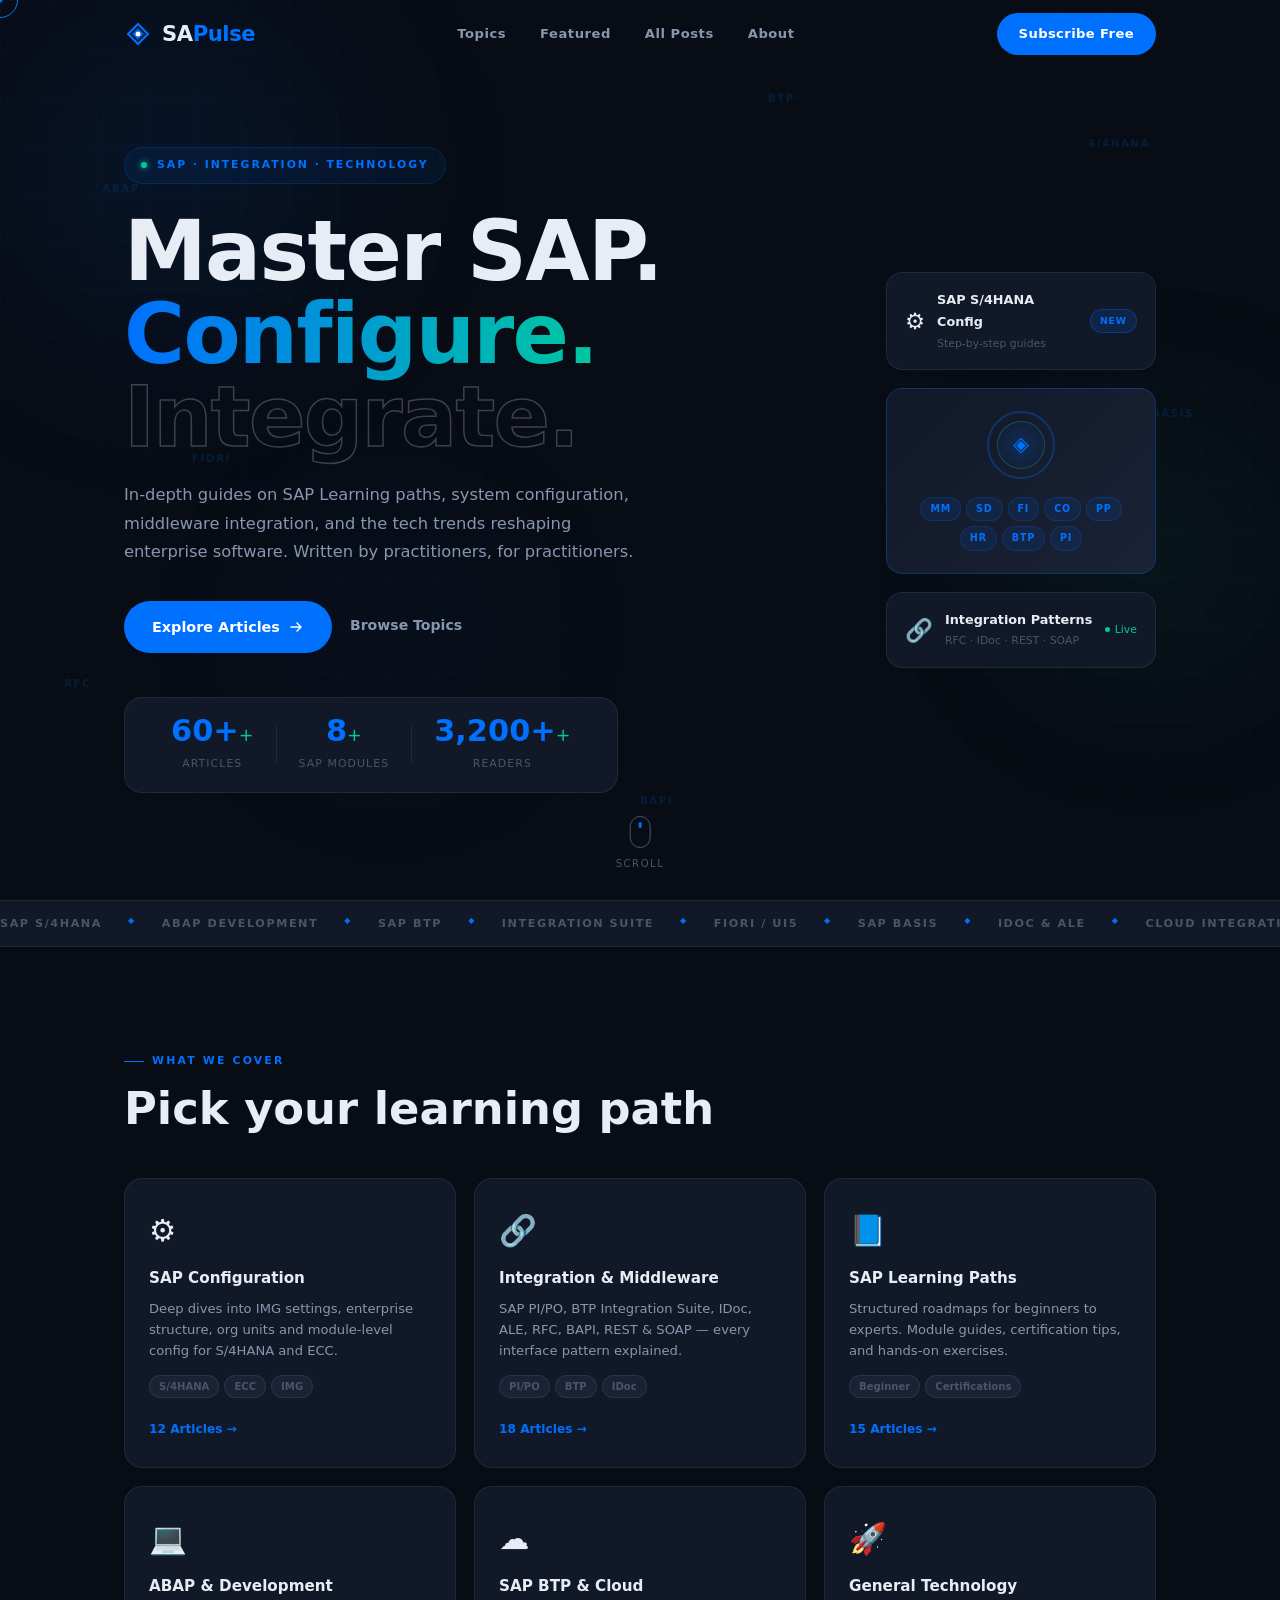
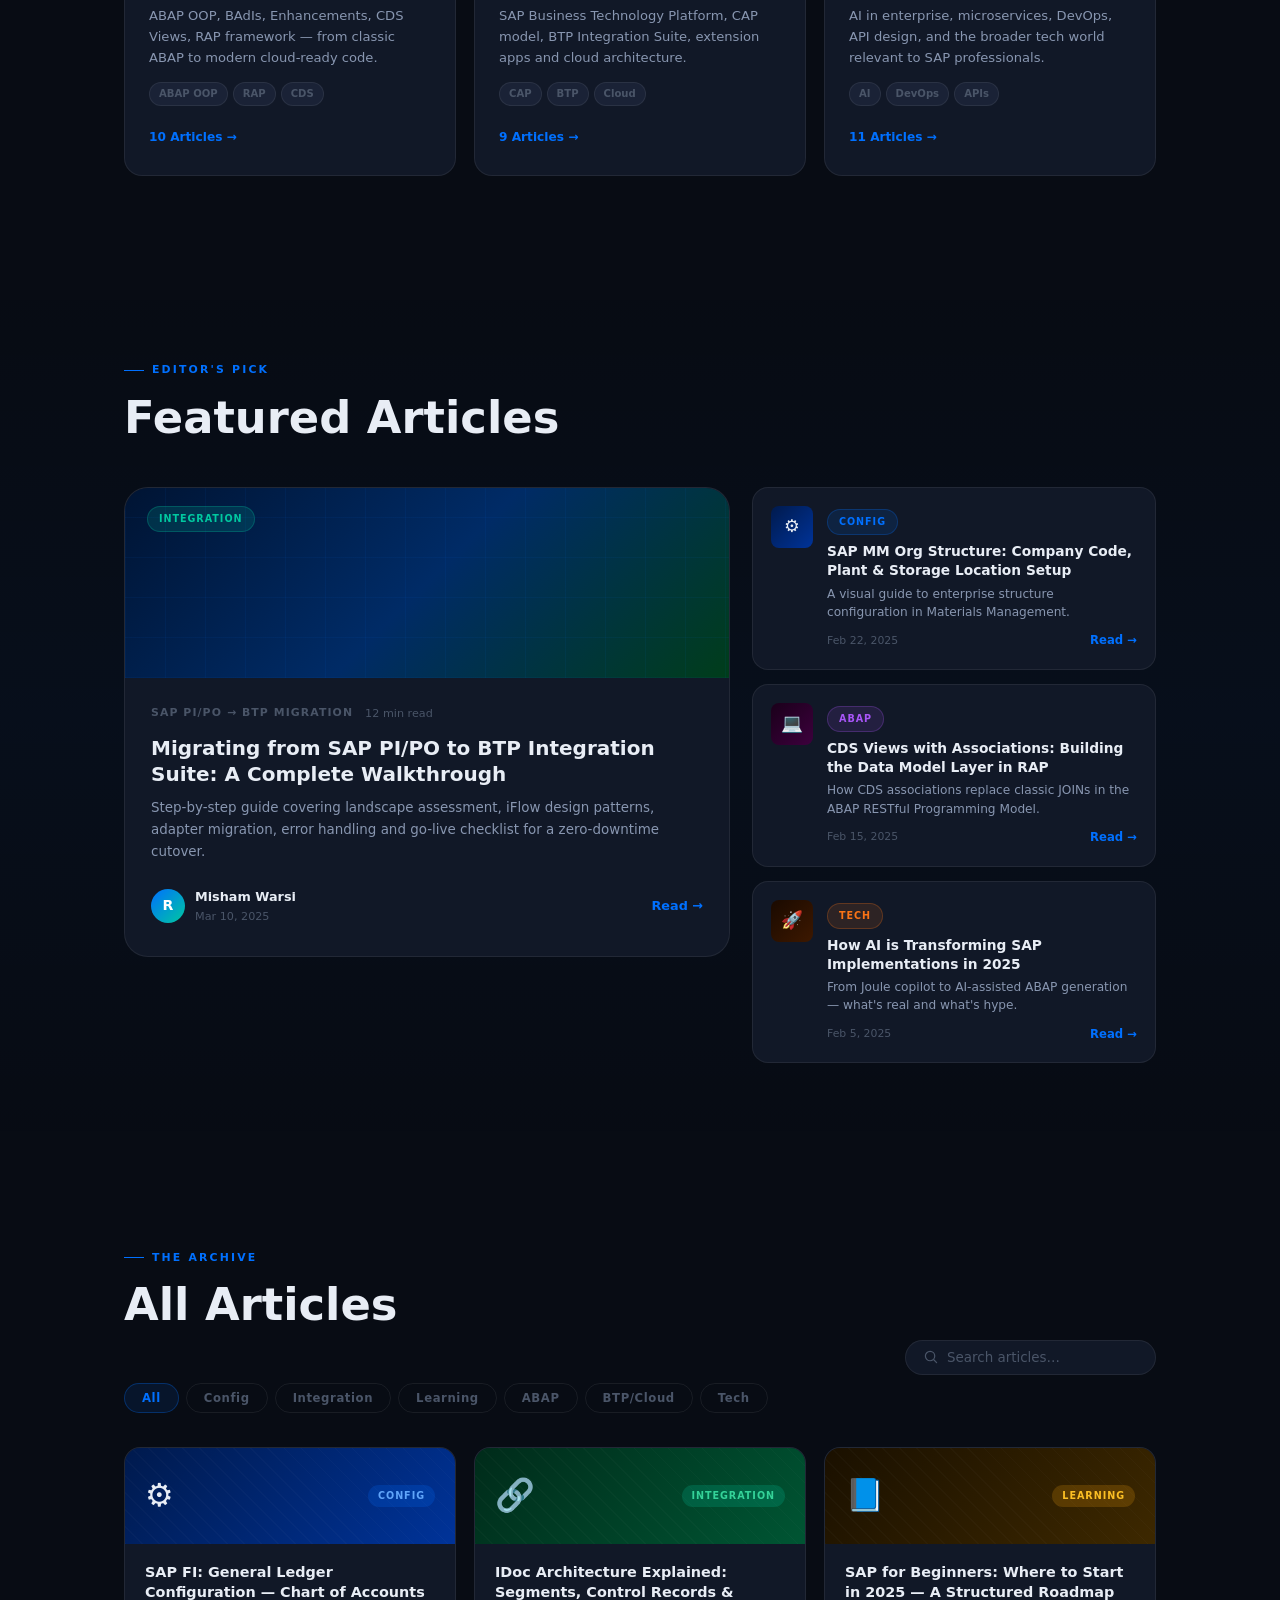
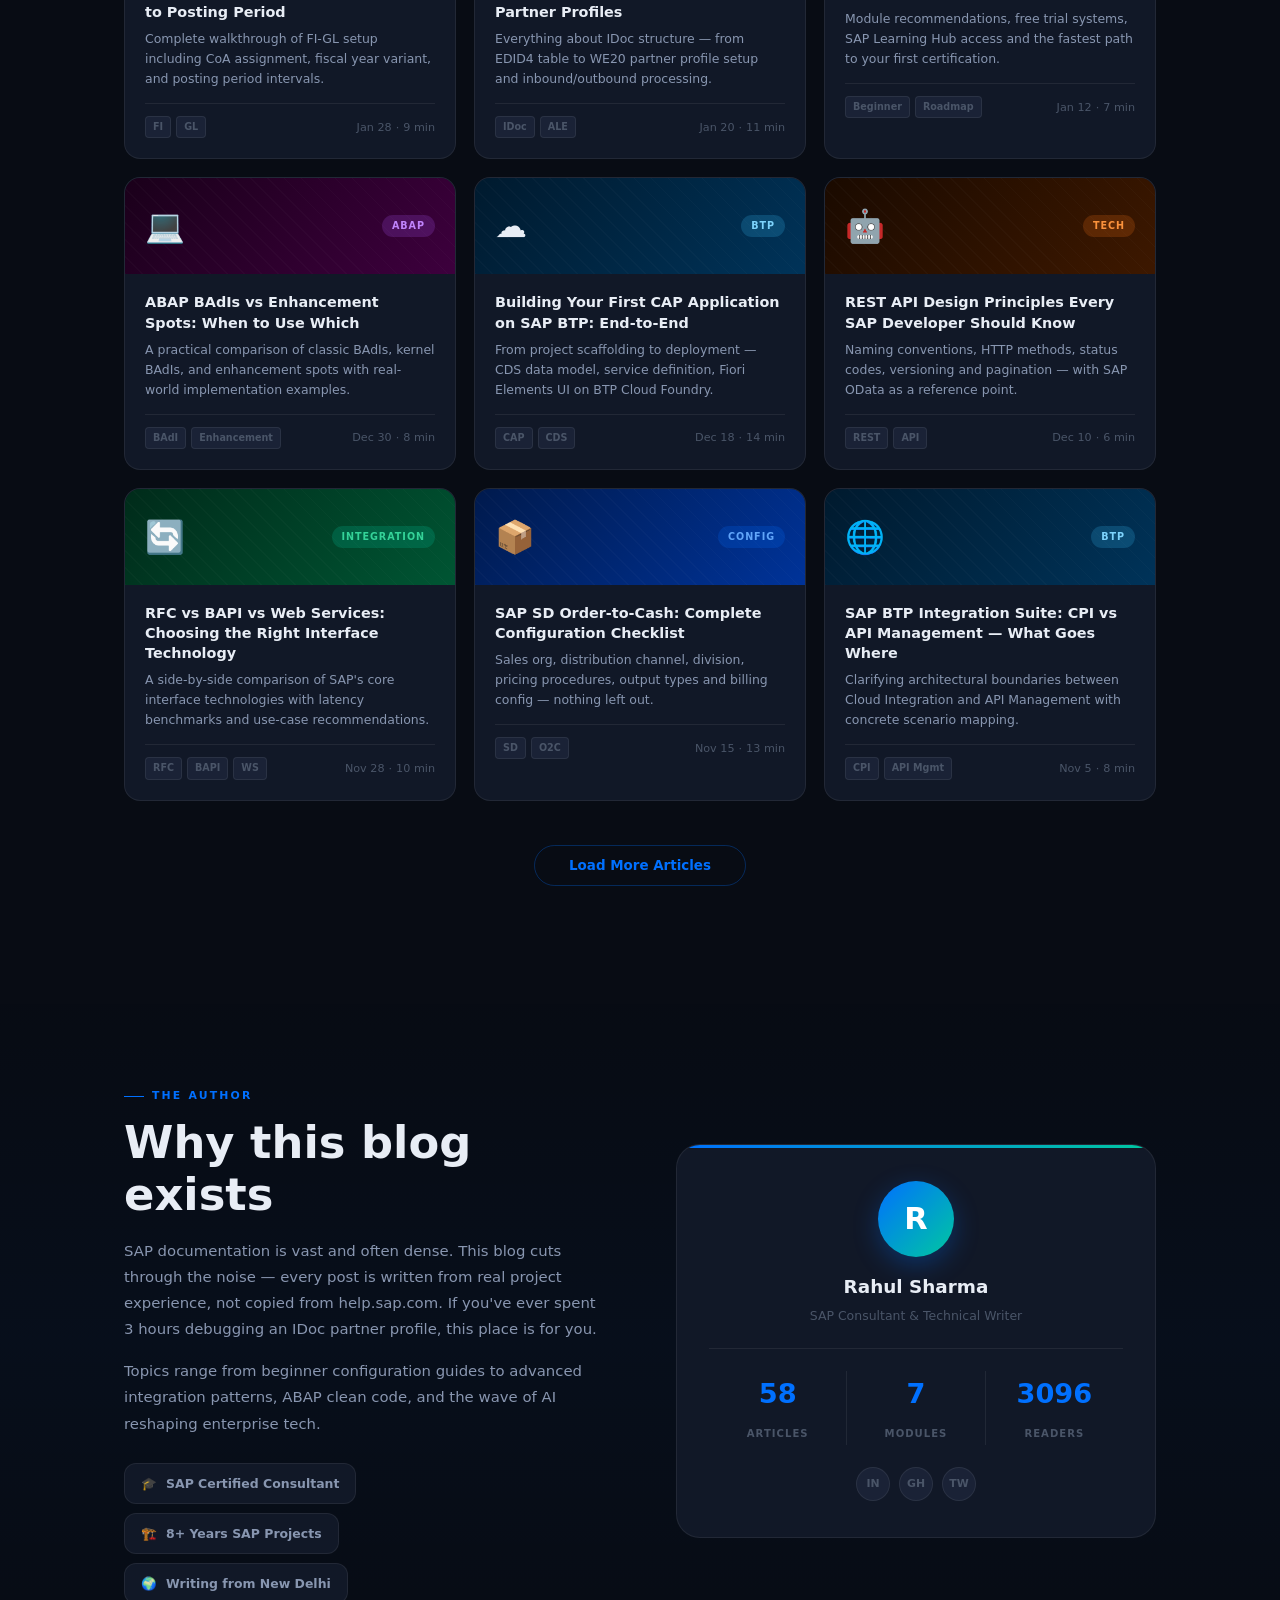
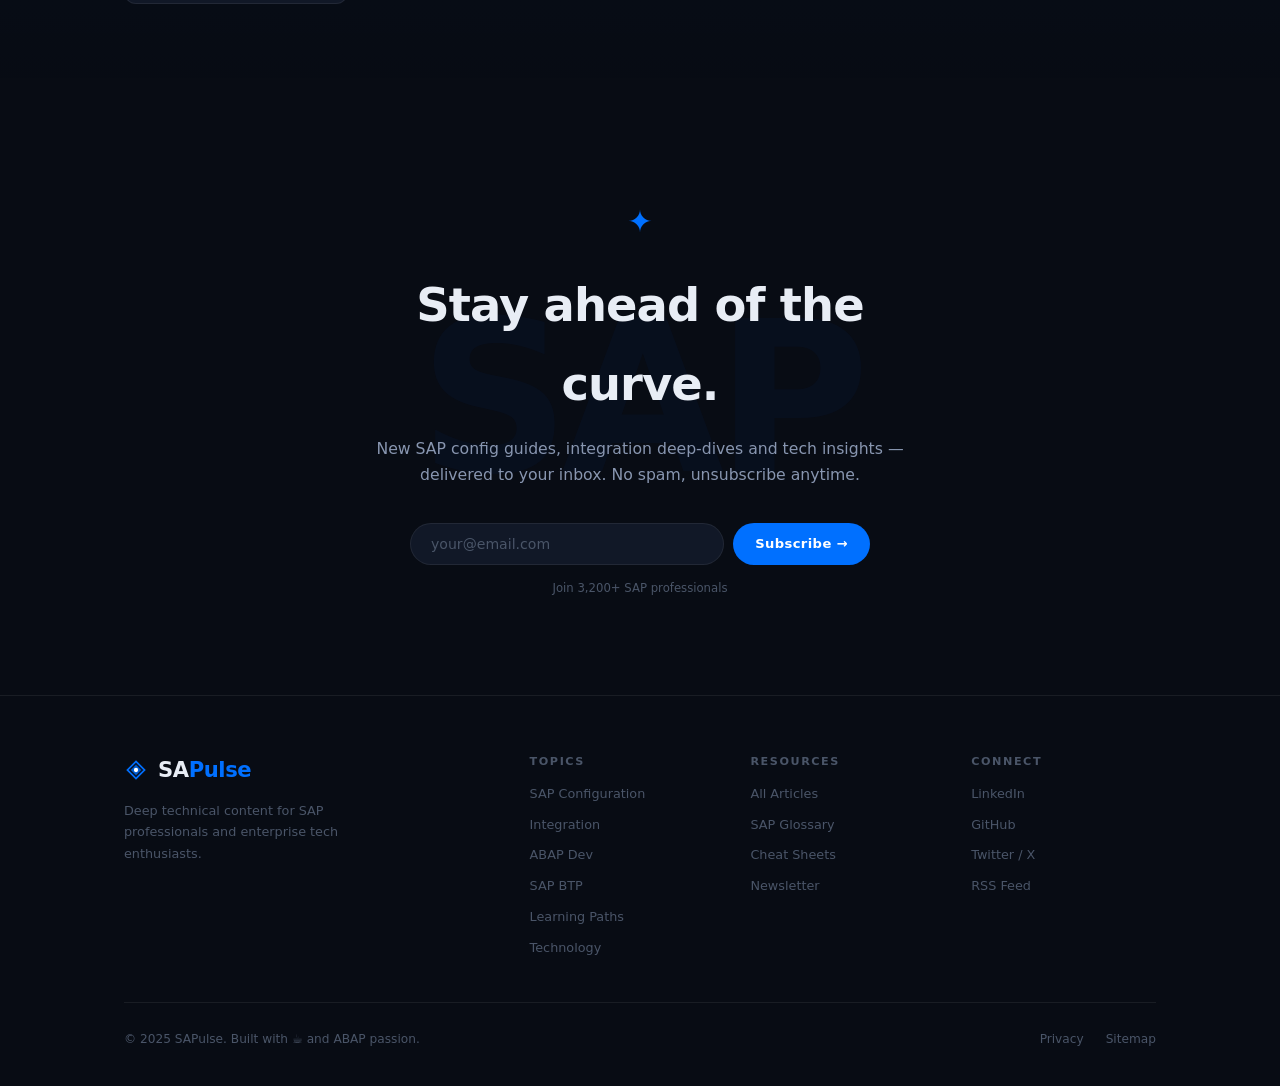
==== commit 77ae94e2: "Update index.html" ====
--- a/index.html
+++ b/index.html
@@ -565,7 +565,7 @@
           <div class="feat-foot">
             <div class="auth-row">
               <div class="auth-av">R</div>
-              <div><div class="auth-name">Rahul Sharma</div><div class="auth-date">Mar 10, 2025</div></div>
+              <div><div class="auth-name">Misham Warsi</div><div class="auth-date">Mar 10, 2025</div></div>
             </div>
             <a href="#" class="read-arr">Read →</a>
           </div>
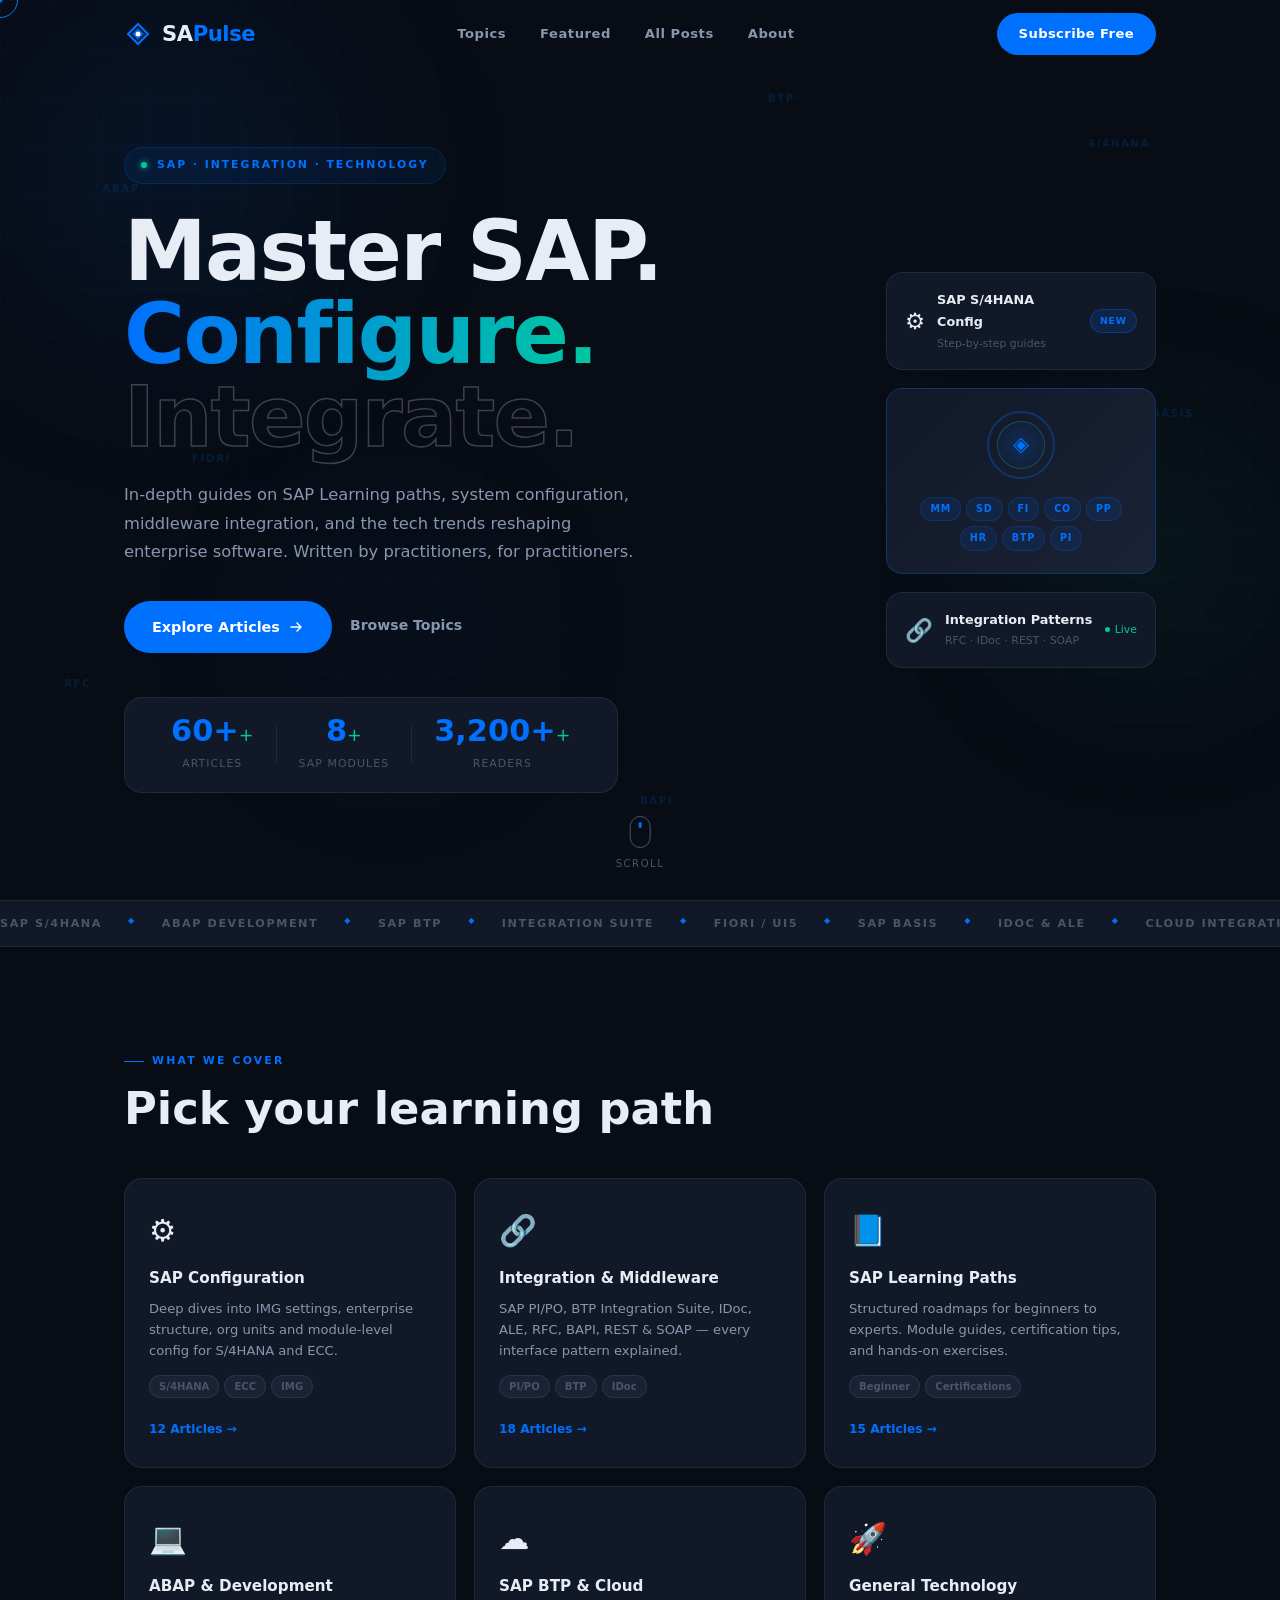
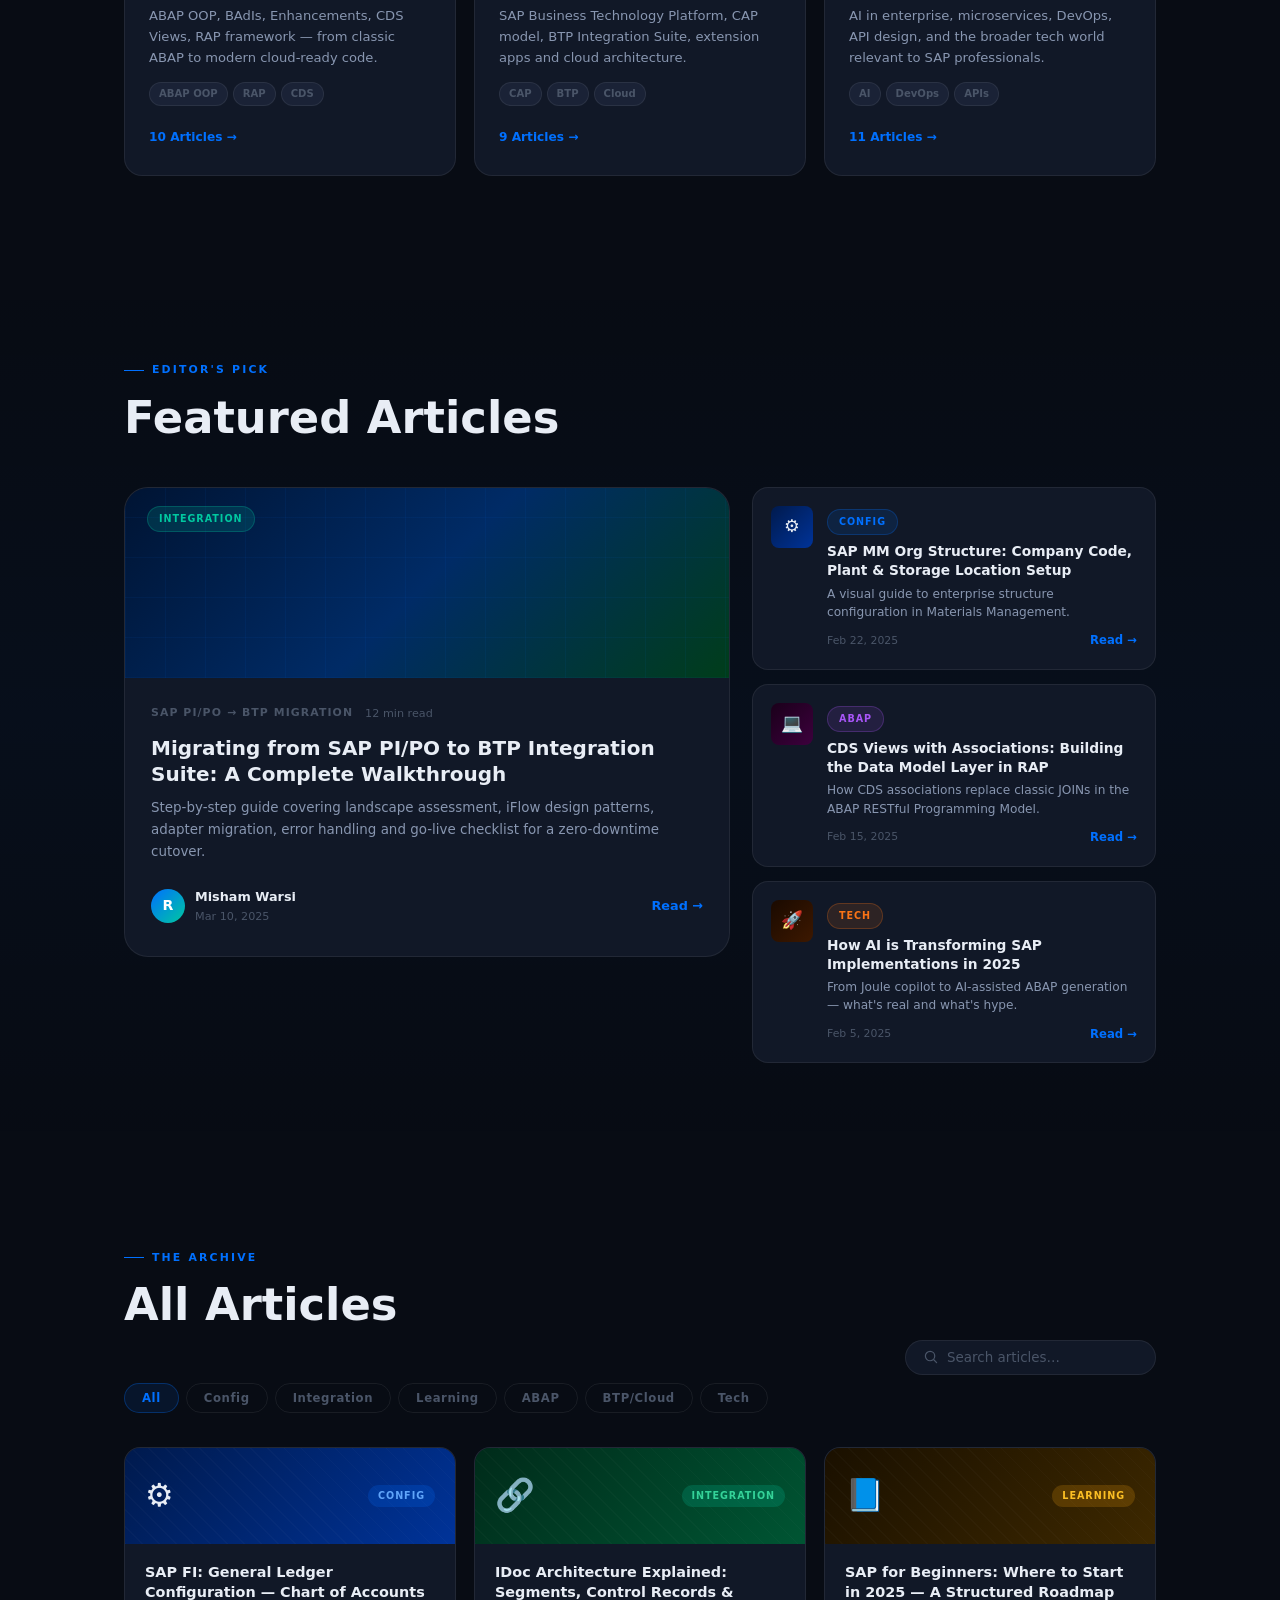
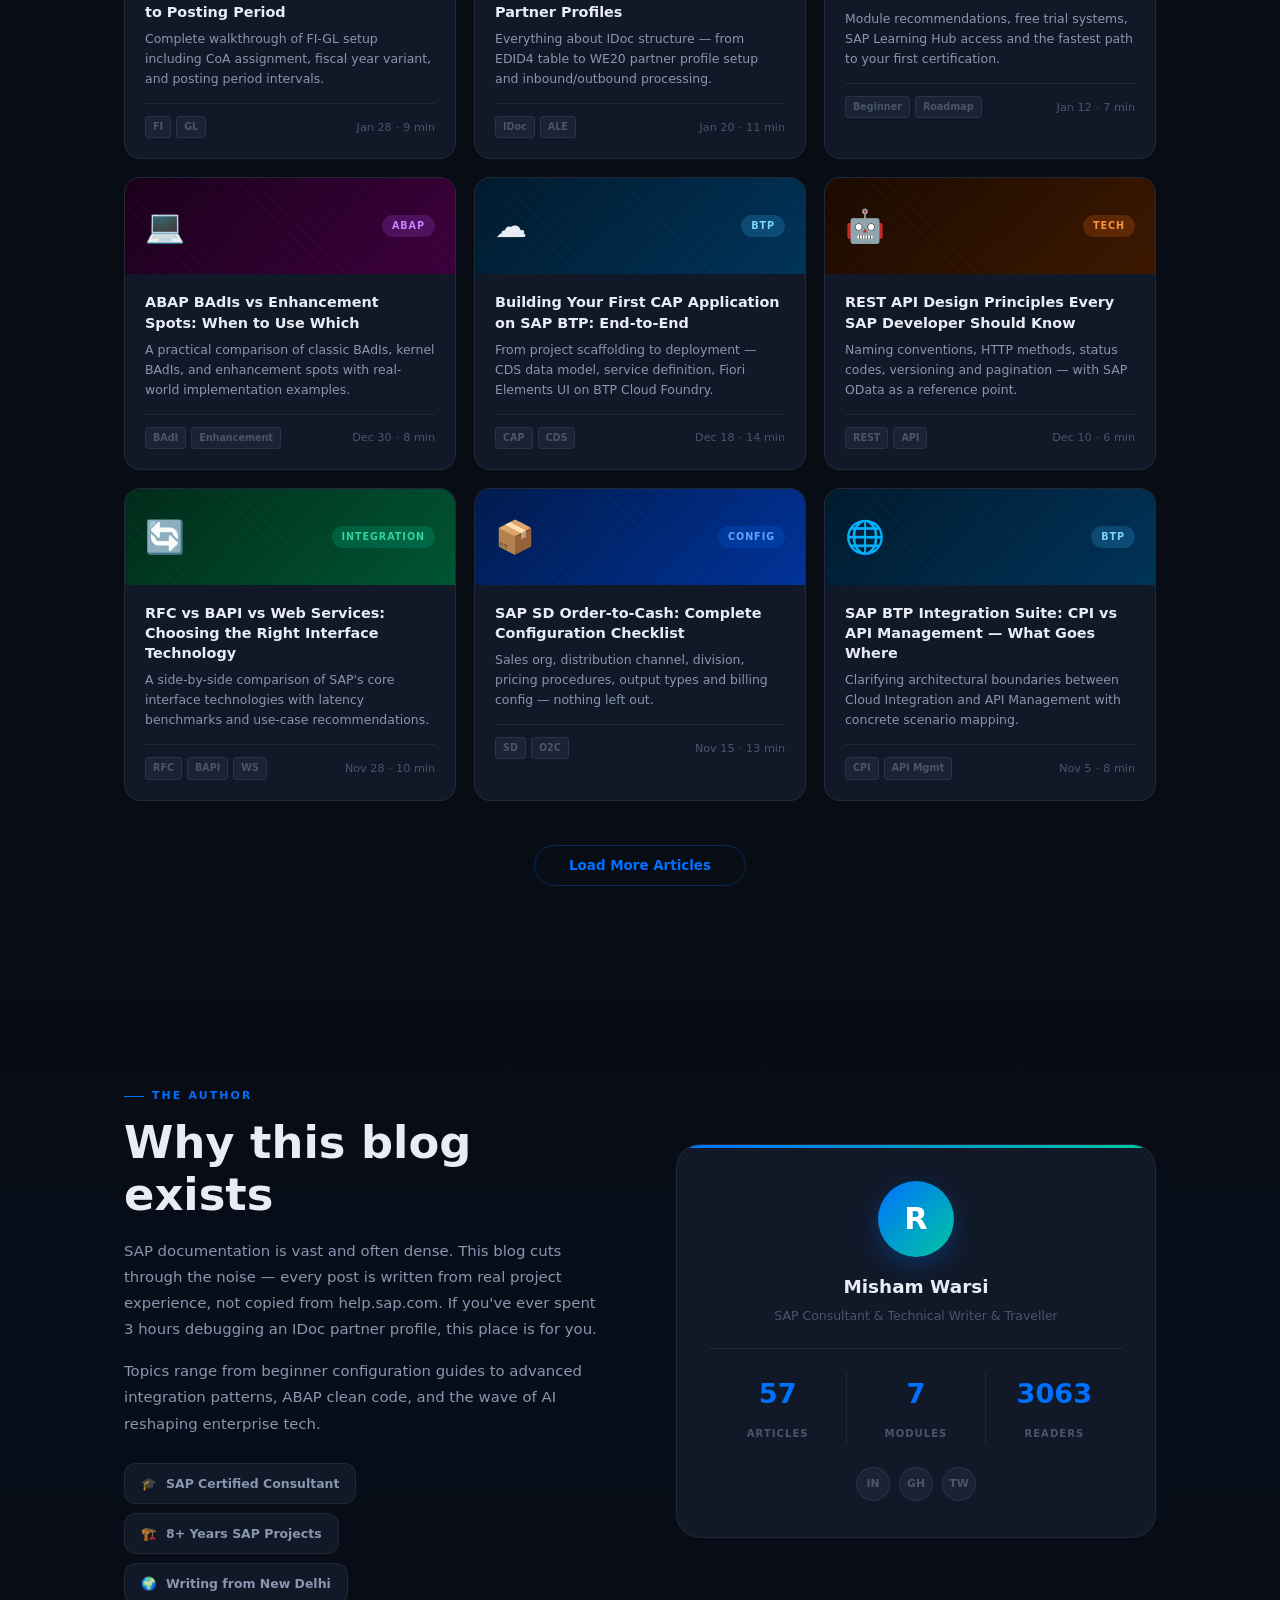
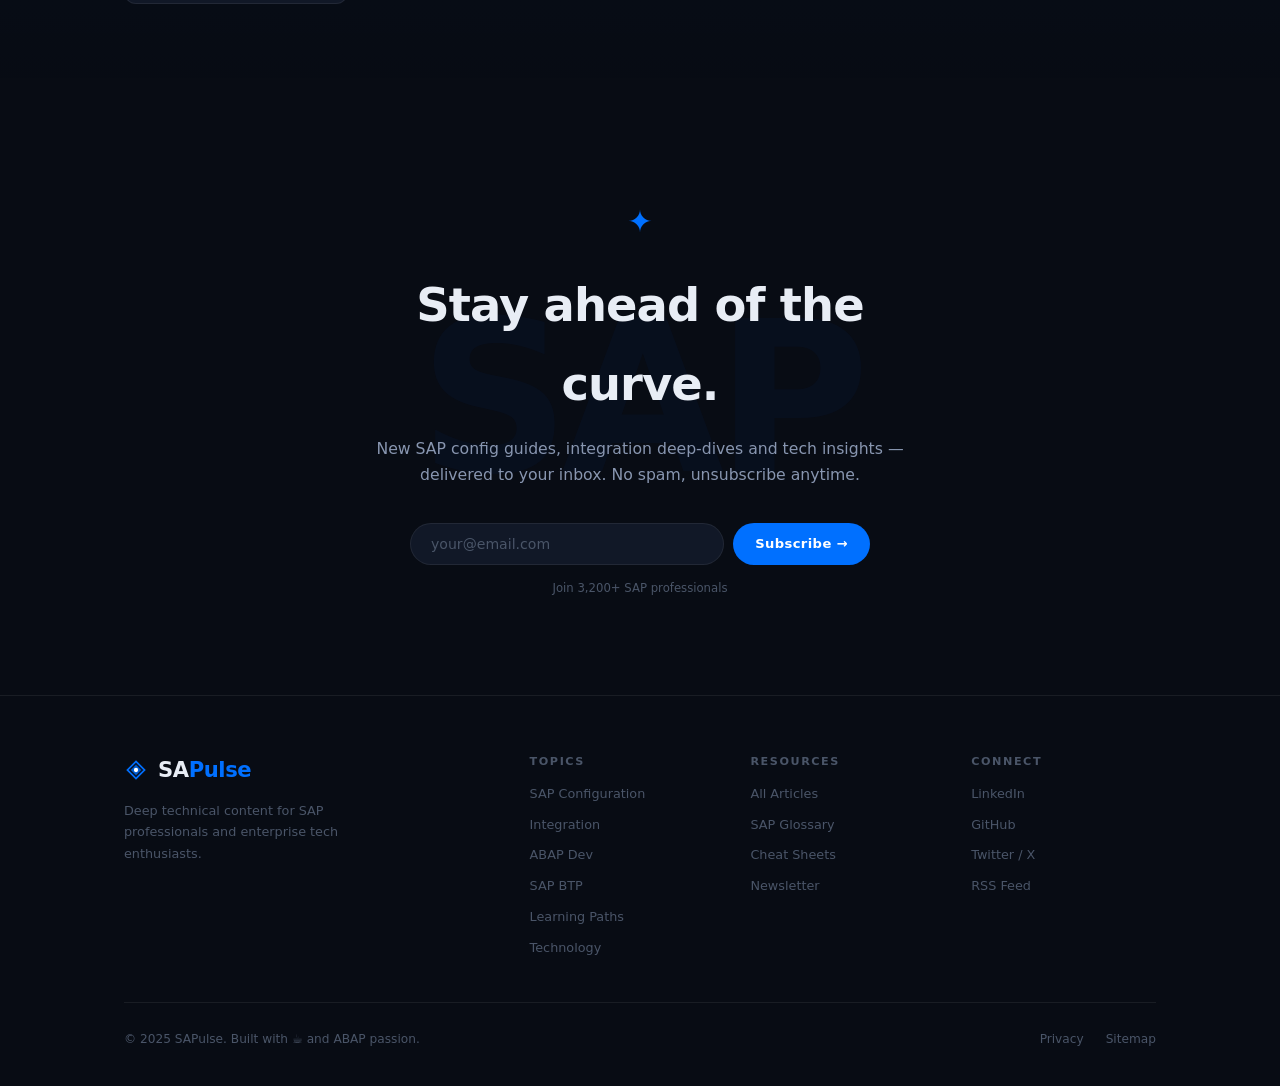
==== commit 4f95d405: "Update index.html" ====
--- a/index.html
+++ b/index.html
@@ -735,8 +735,8 @@
       <div class="ru" style="--d:.2s">
         <div class="av-card">
           <div class="av-av">R</div>
-          <div class="av-name">Rahul Sharma</div>
-          <div class="av-role">SAP Consultant &amp; Technical Writer</div>
+          <div class="av-name">Misham Warsi</div>
+          <div class="av-role">SAP Consultant &amp; Technical Writer &amp; Traveller</div>
           <div class="av-div"></div>
           <div class="av-stats">
             <div class="avs"><span class="avs-n" data-t="60">0</span><span class="avs-l">Articles</span></div>
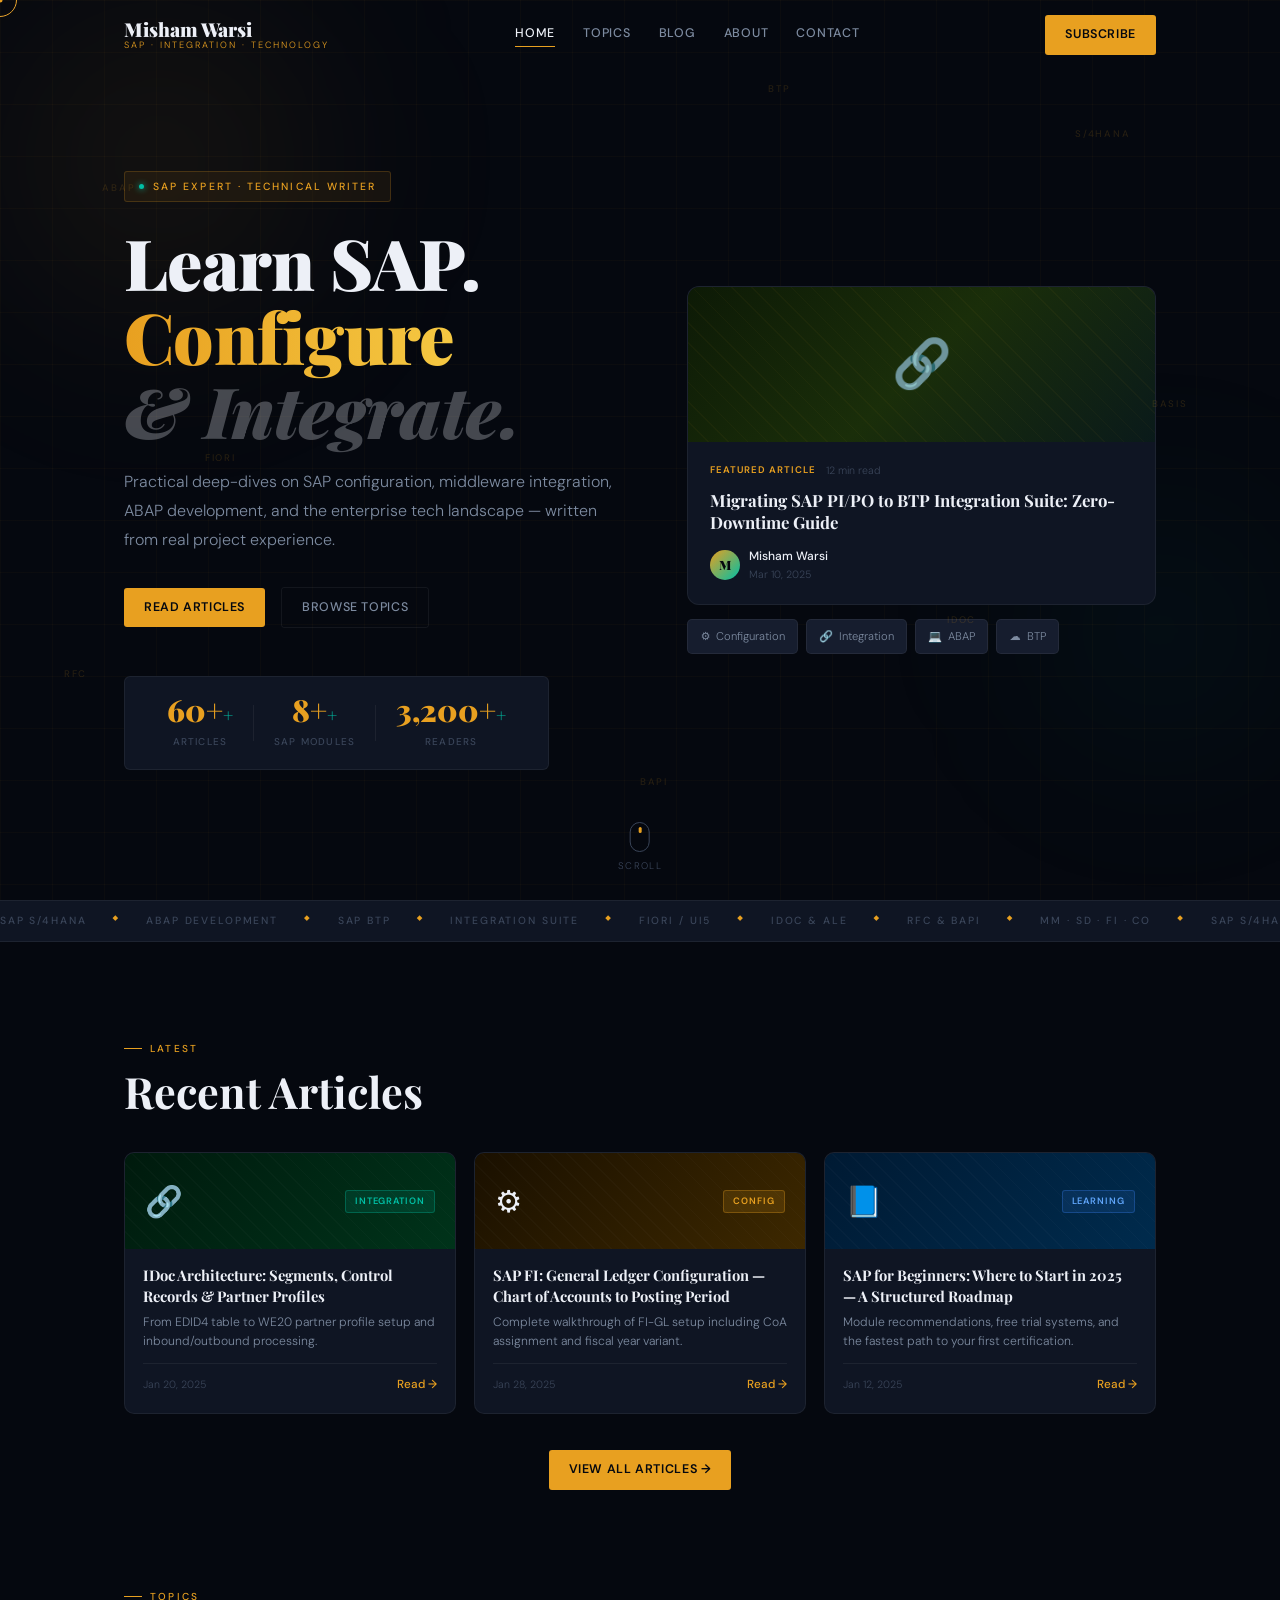
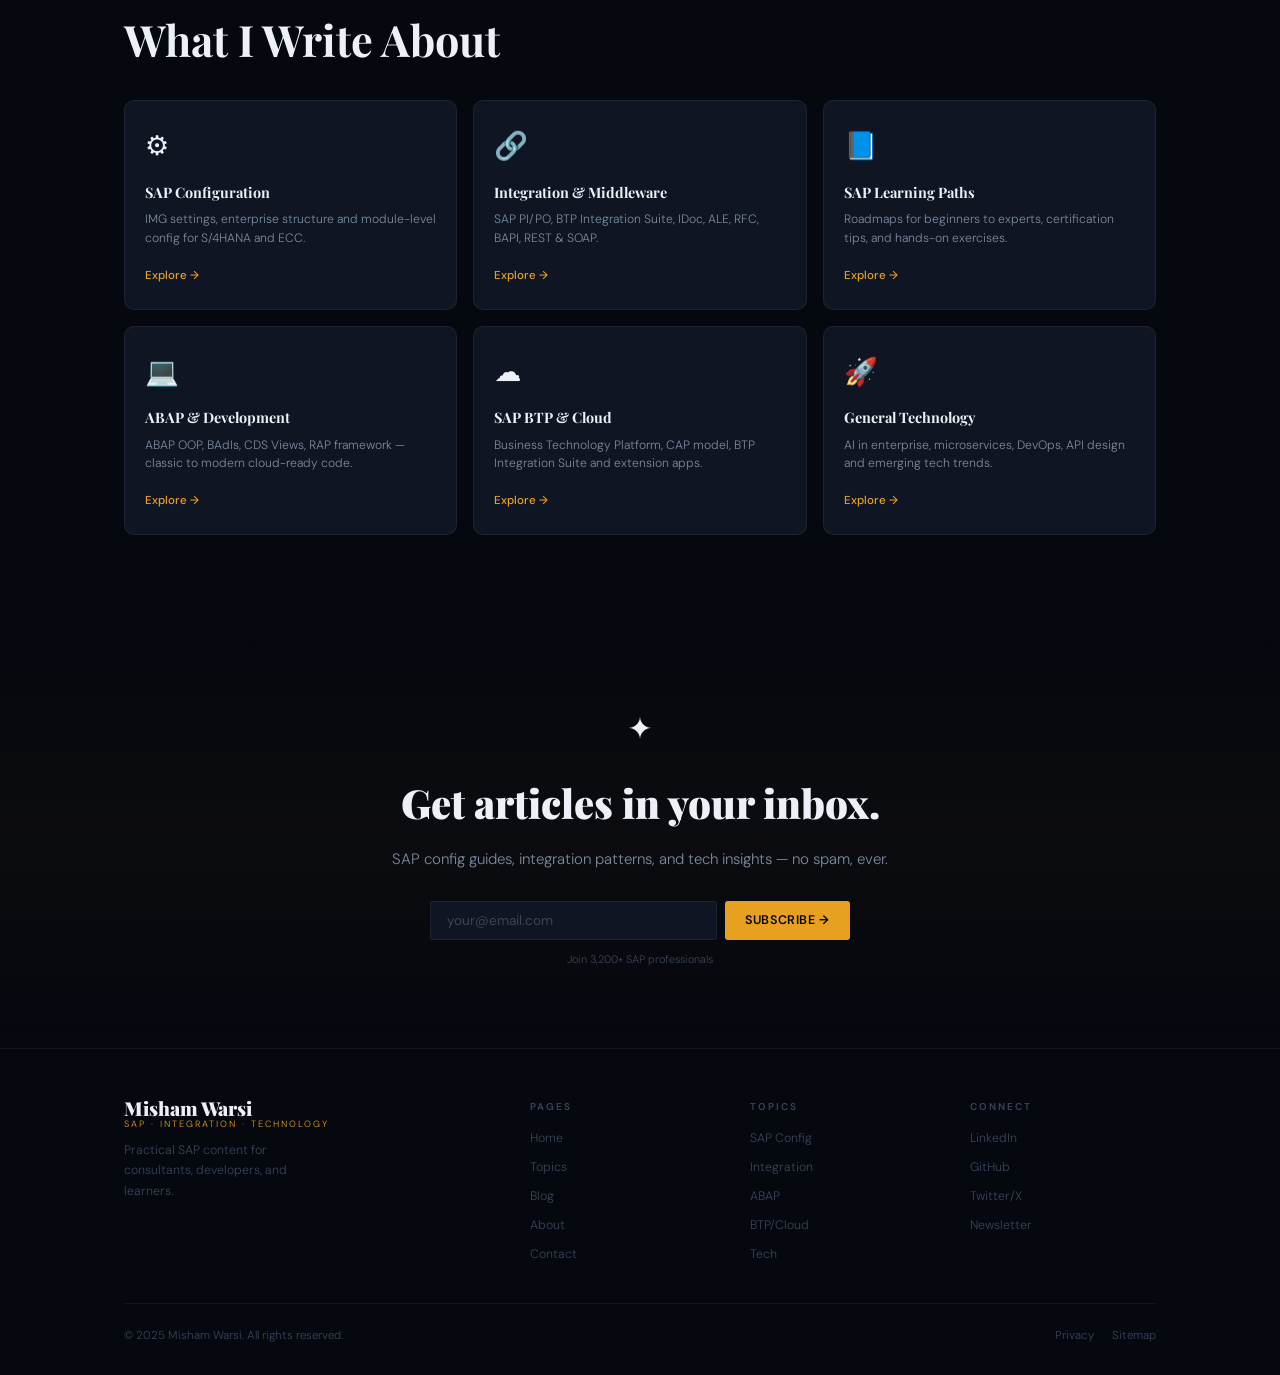
==== commit 4eb45822: "Update index.html" ====
--- a/index.html
+++ b/index.html
@@ -1,445 +1,177 @@
 <!DOCTYPE html>
 <html lang="en">
 <head>
-  <meta charset="UTF-8" />
-  <meta name="viewport" content="width=device-width, initial-scale=1.0" />
-  <title>SAPulse — SAP Learning, Config & Tech Insights</title>
-  <meta name="description" content="Deep-dive blogs on SAP Learning, Configuration, Integration and emerging tech." />
-  <link rel="preconnect" href="https://fonts.googleapis.com" />
-  <link href="https://fonts.googleapis.com/css2?family=Syne:wght@400;600;700;800&family=Epilogue:ital,wght@0,300;0,400;0,500;1,300&display=swap" rel="stylesheet" />
-
+<meta charset="UTF-8"/><meta name="viewport" content="width=device-width,initial-scale=1.0"/>
+<title>Misham Warsi — SAP, Integration & Tech Blog</title>
+<meta name="description" content="Practical deep-dives on SAP configuration, integration, ABAP and tech by Misham Warsi."/>
+<link rel="preconnect" href="https://fonts.googleapis.com"/>
+<link href="https://fonts.googleapis.com/css2?family=Playfair+Display:ital,wght@0,700;0,900;1,700&family=DM+Sans:wght@300;400;500&display=swap" rel="stylesheet"/>
 <style>
-/* ══════════════════════════════════════
-   TOKENS
-══════════════════════════════════════ */
-:root {
-  --bg:        #080c14;
-  --bg2:       #0d1220;
-  --surface:   #111827;
-  --surface2:  #1a2236;
-  --border:    rgba(255,255,255,0.07);
-  --border-hi: rgba(0,112,255,0.3);
-
-  --blue:  #0070ff;
-  --teal:  #00c8a0;
-  --warn:  #f59e0b;
-
-  --text:   #e8edf5;
-  --text2:  #8896b0;
-  --text3:  #4a5568;
-
-  --c-config:      #0070ff;
-  --c-int:         #00c8a0;
-  --c-learn:       #f59e0b;
-  --c-abap:        #a855f7;
-  --c-btp:         #38bdf8;
-  --c-tech:        #f97316;
-
-  --fh: 'Syne', system-ui, sans-serif;
-  --fb: 'Epilogue', system-ui, sans-serif;
-  --ease: cubic-bezier(0.22,1,0.36,1);
-}
-
-/* ══════════════════════════════════════
-   RESET & BASE
-══════════════════════════════════════ */
-*,*::before,*::after{box-sizing:border-box;margin:0;padding:0}
-html{scroll-behavior:smooth;font-size:16px}
+:root{--bg:#05080f;--surf:#0f1523;--surf2:#161d2e;--border:rgba(255,255,255,0.06);--gold:#e8a020;--gold2:#f5c842;--teal:#00bfa5;--text:#edf0f7;--text2:#7d8ba0;--text3:#3a4559;--fh:'Playfair Display',Georgia,serif;--fb:'DM Sans',system-ui,sans-serif;--ease:cubic-bezier(0.22,1,0.36,1)}
+*,*::before,*::after{box-sizing:border-box;margin:0;padding:0}html{scroll-behavior:smooth}
 body{background:var(--bg);color:var(--text);font-family:var(--fb);font-weight:300;line-height:1.7;overflow-x:hidden;cursor:none}
-a{color:inherit;text-decoration:none}
-button{font-family:var(--fb);border:none;background:none;cursor:none}
-.container{max-width:1160px;margin:0 auto;padding:0 5%}
-
-/* ══════════════════════════════════════
-   CURSOR
-══════════════════════════════════════ */
-#cr{position:fixed;z-index:9999;pointer-events:none;width:36px;height:36px;border:1.5px solid var(--blue);border-radius:50%;transform:translate(-50%,-50%);transition:width .18s var(--ease),height .18s var(--ease),background .18s;mix-blend-mode:screen}
-#cd{position:fixed;z-index:10000;pointer-events:none;width:5px;height:5px;background:var(--blue);border-radius:50%;transform:translate(-50%,-50%)}
-body:has(a:hover) #cr,body:has(button:hover) #cr{width:52px;height:52px;background:rgba(0,112,255,0.1)}
-
-/* ══════════════════════════════════════
-   BACKGROUND
-══════════════════════════════════════ */
-.grid-bg{position:fixed;inset:0;z-index:0;pointer-events:none;background-image:linear-gradient(rgba(0,112,255,0.04) 1px,transparent 1px),linear-gradient(90deg,rgba(0,112,255,0.04) 1px,transparent 1px);background-size:48px 48px}
-.orb{position:fixed;border-radius:50%;pointer-events:none;z-index:0;filter:blur(80px)}
-.orb1{width:500px;height:500px;top:-80px;left:-80px;background:radial-gradient(circle,rgba(0,112,255,0.12),transparent 70%);transition:transform .6s ease}
-.orb2{width:380px;height:380px;top:40%;right:-60px;background:radial-gradient(circle,rgba(0,200,160,0.09),transparent 70%)}
-.orb3{width:320px;height:320px;bottom:12%;left:18%;background:radial-gradient(circle,rgba(0,112,255,0.07),transparent 70%)}
-
-/* ══════════════════════════════════════
-   REVEAL
-══════════════════════════════════════ */
-.ru{opacity:0;transform:translateY(28px);transition:opacity .7s var(--ease),transform .7s var(--ease);transition-delay:var(--d,0s)}
-.ru.in{opacity:1;transform:none}
-.rr{opacity:0;transform:translateX(40px);transition:opacity .8s var(--ease),transform .8s var(--ease);transition-delay:var(--d,0s)}
-.rr.in{opacity:1;transform:none}
-
-/* ══════════════════════════════════════
-   SHARED COMPONENTS
-══════════════════════════════════════ */
-.sec-tag{display:inline-flex;align-items:center;gap:8px;font-family:var(--fh);font-size:.68rem;font-weight:600;letter-spacing:.2em;text-transform:uppercase;color:var(--blue);margin-bottom:12px}
-.sec-tag::before{content:'';display:block;width:20px;height:1px;background:var(--blue)}
-.sec-h2{font-family:var(--fh);font-size:clamp(1.8rem,3.5vw,2.8rem);font-weight:700;line-height:1.15;margin-bottom:44px}
-.btn-pill{display:inline-flex;align-items:center;gap:6px;background:var(--blue);color:#fff;font-family:var(--fh);font-size:.82rem;font-weight:600;letter-spacing:.03em;padding:10px 22px;border-radius:100px;transition:background .2s,transform .2s,box-shadow .2s}
-.btn-pill:hover{background:#1a84ff;transform:translateY(-2px);box-shadow:0 8px 24px rgba(0,112,255,.35)}
-.chip{display:inline-block;font-family:var(--fh);font-size:.6rem;font-weight:700;letter-spacing:.1em;text-transform:uppercase;padding:4px 11px;border-radius:100px}
-.chip-int   {background:rgba(0,200,160,.15);color:var(--teal);border:1px solid rgba(0,200,160,.25)}
-.chip-config{background:rgba(0,112,255,.12);color:var(--blue);border:1px solid rgba(0,112,255,.25)}
-.chip-abap  {background:rgba(168,85,247,.12);color:var(--c-abap);border:1px solid rgba(168,85,247,.25)}
-.chip-tech  {background:rgba(249,115,22,.12);color:var(--c-tech);border:1px solid rgba(249,115,22,.25)}
-.chip-learn {background:rgba(245,158,11,.12);color:var(--warn);border:1px solid rgba(245,158,11,.25)}
-.chip-btp   {background:rgba(56,189,248,.12);color:var(--c-btp);border:1px solid rgba(56,189,248,.25)}
-.hidden{display:none!important}
-
-/* ══════════════════════════════════════
-   HEADER
-══════════════════════════════════════ */
-#hdr{position:fixed;top:0;left:0;right:0;z-index:900;transition:background .4s,backdrop-filter .4s,border-color .4s;border-bottom:1px solid transparent}
-#hdr.scrolled{background:rgba(8,12,20,.88);backdrop-filter:blur(20px);border-color:var(--border)}
-.hdr-in{max-width:1160px;margin:0 auto;padding:0 5%;height:68px;display:flex;align-items:center;justify-content:space-between}
-.logo{display:flex;align-items:center;gap:10px}
-.logo-word{font-family:var(--fh);font-size:1.32rem;font-weight:800;letter-spacing:-.02em}
-.logo-word em{font-style:normal;color:var(--blue)}
-.mnav{display:flex;align-items:center;gap:34px}
-.na{font-family:var(--fh);font-size:.82rem;font-weight:600;color:var(--text2);letter-spacing:.04em;transition:color .2s;position:relative}
-.na::after{content:'';position:absolute;bottom:-4px;left:0;width:0;height:1.5px;background:var(--blue);transition:width .3s var(--ease)}
-.na:hover{color:var(--text)}
-.na:hover::after{width:100%}
-.hdr-r{display:flex;align-items:center;gap:14px}
+a{color:inherit;text-decoration:none}button{font-family:var(--fb);border:none;background:none;cursor:none}
+.wrap{max-width:1160px;margin:0 auto;padding:0 5%}
+#cr{position:fixed;z-index:9999;pointer-events:none;width:34px;height:34px;border:1.5px solid var(--gold);border-radius:50%;transform:translate(-50%,-50%);transition:width .18s,height .18s,background .18s;mix-blend-mode:screen}
+#cd{position:fixed;z-index:10000;pointer-events:none;width:5px;height:5px;background:var(--gold);border-radius:50%;transform:translate(-50%,-50%)}
+body:has(a:hover) #cr,body:has(button:hover) #cr{width:50px;height:50px;background:rgba(232,160,32,.1)}
+.grid-bg{position:fixed;inset:0;z-index:0;pointer-events:none;background-image:linear-gradient(rgba(232,160,32,0.03)1px,transparent 1px),linear-gradient(90deg,rgba(232,160,32,0.03)1px,transparent 1px);background-size:52px 52px}
+.orb{position:fixed;border-radius:50%;pointer-events:none;z-index:0;filter:blur(90px)}
+.orb1{width:480px;height:480px;top:-80px;left:-80px;background:radial-gradient(circle,rgba(232,160,32,.1),transparent 70%);transition:transform .6s}
+.orb2{width:360px;height:360px;bottom:10%;right:-60px;background:radial-gradient(circle,rgba(0,191,165,.07),transparent 70%)}
+.ru{opacity:0;transform:translateY(24px);transition:opacity .65s var(--ease),transform .65s var(--ease);transition-delay:var(--d,0s)}.ru.in{opacity:1;transform:none}
+.rr{opacity:0;transform:translateX(36px);transition:opacity .7s var(--ease),transform .7s var(--ease);transition-delay:var(--d,0s)}.rr.in{opacity:1;transform:none}
+/* HEADER */
+#hdr{position:fixed;top:0;left:0;right:0;z-index:900;transition:background .4s,border-color .4s;border-bottom:1px solid transparent}
+#hdr.scrolled{background:rgba(5,8,15,.9);backdrop-filter:blur(20px);border-color:var(--border)}
+.hdr-in{max-width:1160px;margin:0 auto;padding:0 5%;height:70px;display:flex;align-items:center;justify-content:space-between}
+.logo{display:flex;flex-direction:column;line-height:1}.logo-name{font-family:var(--fh);font-size:1.2rem;font-weight:900;color:var(--text)}.logo-sub{font-size:.57rem;letter-spacing:.22em;text-transform:uppercase;color:var(--gold);margin-top:2px}
+nav.mnav{display:flex;align-items:center;gap:28px}
+.na{font-size:.78rem;font-weight:500;color:var(--text2);letter-spacing:.06em;text-transform:uppercase;transition:color .2s;position:relative;padding-bottom:2px}
+.na::after{content:'';position:absolute;bottom:0;left:0;width:0;height:1px;background:var(--gold);transition:width .3s var(--ease)}
+.na:hover{color:var(--text)}.na:hover::after,.na.active::after{width:100%}.na.active{color:var(--text)}
+.hdr-r{display:flex;align-items:center;gap:12px}
+.btn-gold{display:inline-flex;align-items:center;gap:6px;background:var(--gold);color:#05080f;font-weight:600;font-size:.78rem;letter-spacing:.05em;text-transform:uppercase;padding:9px 20px;border-radius:3px;transition:background .2s,transform .2s,box-shadow .2s}
+.btn-gold:hover{background:var(--gold2);transform:translateY(-2px);box-shadow:0 8px 22px rgba(232,160,32,.35)}
+.btn-out{display:inline-flex;align-items:center;gap:6px;background:transparent;color:var(--text2);font-weight:500;font-size:.78rem;letter-spacing:.05em;text-transform:uppercase;padding:9px 20px;border-radius:3px;border:1px solid var(--border);transition:color .2s,border-color .2s}
+.btn-out:hover{color:var(--text);border-color:rgba(255,255,255,.2)}
 .burg{display:none;flex-direction:column;gap:5px;padding:8px}
 .burg span{display:block;width:22px;height:1.5px;background:var(--text);transition:transform .3s,opacity .3s}
-.mob-nav{display:none;flex-direction:column;background:rgba(8,12,20,.97);border-top:1px solid var(--border);padding:22px 5% 30px;gap:18px}
-.mob-nav.open{display:flex}
-.mob-nav a{font-family:var(--fh);font-size:1rem;font-weight:600;color:var(--text2);transition:color .2s}
-.mob-nav a:hover,.mob-nav .mcta{color:var(--blue)}
-
-/* ══════════════════════════════════════
-   HERO
-══════════════════════════════════════ */
-.hero{min-height:100vh;display:grid;grid-template-columns:1fr auto;align-items:center;gap:40px;padding:120px 5% 80px;max-width:1160px;margin:0 auto;position:relative}
+.mob-nav{display:none;flex-direction:column;background:rgba(5,8,15,.97);border-top:1px solid var(--border);padding:20px 5% 26px;gap:14px}
+.mob-nav.open{display:flex}.mob-nav a{font-size:.88rem;font-weight:500;text-transform:uppercase;letter-spacing:.08em;color:var(--text2);transition:color .2s}.mob-nav a:hover,.mob-nav a.active{color:var(--gold)}
+.sec-tag{display:inline-flex;align-items:center;gap:8px;font-size:.63rem;font-weight:500;letter-spacing:.22em;text-transform:uppercase;color:var(--gold);margin-bottom:10px}
+.sec-tag::before{content:'';width:18px;height:1px;background:var(--gold)}
+.sec-h2{font-family:var(--fh);font-size:clamp(1.8rem,3.5vw,2.7rem);font-weight:700;line-height:1.15;margin-bottom:36px}
+.chip{display:inline-block;font-size:.58rem;font-weight:600;letter-spacing:.1em;text-transform:uppercase;padding:3px 9px;border-radius:3px}
+.chip-sap{background:rgba(232,160,32,.14);color:var(--gold);border:1px solid rgba(232,160,32,.3)}
+.chip-int{background:rgba(0,191,165,.12);color:var(--teal);border:1px solid rgba(0,191,165,.3)}
+.chip-abap{background:rgba(139,92,246,.12);color:#a78bfa;border:1px solid rgba(139,92,246,.3)}
+.chip-tech{background:rgba(249,115,22,.12);color:#fb923c;border:1px solid rgba(249,115,22,.3)}
+.chip-learn{background:rgba(59,130,246,.12);color:#60a5fa;border:1px solid rgba(59,130,246,.3)}
+.chip-btp{background:rgba(20,184,166,.12);color:#2dd4bf;border:1px solid rgba(20,184,166,.3)}
+.mq{overflow:hidden;background:var(--surf);border-top:1px solid var(--border);border-bottom:1px solid var(--border);padding:11px 0;position:relative;z-index:2}
+.mq-t{display:flex;gap:26px;white-space:nowrap;animation:mqA 28s linear infinite;font-size:.65rem;font-weight:500;letter-spacing:.18em;text-transform:uppercase;color:var(--text3)}
+.mq-t .dot{color:var(--gold);font-size:.46rem}@keyframes mqA{from{transform:translateX(0)}to{transform:translateX(-50%)}}
+.site-footer{border-top:1px solid var(--border);padding:50px 0 30px;position:relative;z-index:2}
+.fg{display:grid;grid-template-columns:2fr 1fr 1fr 1fr;gap:34px;margin-bottom:38px}
+.fb-brand p{font-size:.77rem;color:var(--text3);line-height:1.7;max-width:210px;margin-top:10px}
+.fcol{display:flex;flex-direction:column;gap:8px}.fch{font-size:.62rem;font-weight:600;letter-spacing:.2em;text-transform:uppercase;color:var(--text3);margin-bottom:4px}
+.fcol a{font-size:.77rem;color:var(--text3);transition:color .2s}.fcol a:hover{color:var(--gold)}
+.fbot{display:flex;align-items:center;justify-content:space-between;flex-wrap:wrap;gap:12px;border-top:1px solid var(--border);padding-top:22px;font-size:.72rem;color:var(--text3)}
+.fbl{display:flex;gap:18px}.fbl a{color:var(--text3);transition:color .2s}.fbl a:hover{color:var(--gold)}
+.hidden{display:none!important}
+/* HERO */
+.hero-section{min-height:100vh;display:grid;grid-template-columns:1.1fr 1fr;align-items:center;gap:48px;padding:120px 5% 80px;max-width:1160px;margin:0 auto;position:relative}
 .float-w{position:fixed;inset:0;pointer-events:none;z-index:1;overflow:hidden}
-.float-w span{position:absolute;left:var(--x);top:var(--y);font-family:var(--fh);font-size:.64rem;font-weight:700;letter-spacing:.15em;text-transform:uppercase;color:rgba(0,112,255,.16);animation:floatW 8s ease-in-out infinite;animation-delay:var(--d)}
-@keyframes floatW{0%,100%{transform:translateY(0);opacity:.5}50%{transform:translateY(-16px);opacity:1}}
-.hero-content{position:relative;z-index:2}
-.hero-badge{display:inline-flex;align-items:center;gap:10px;font-family:var(--fh);font-size:.68rem;font-weight:600;letter-spacing:.18em;text-transform:uppercase;color:var(--blue);background:rgba(0,112,255,.08);border:1px solid rgba(0,112,255,.2);border-radius:100px;padding:8px 16px;margin-bottom:26px}
-.bdot{width:6px;height:6px;border-radius:50%;background:var(--teal);box-shadow:0 0 6px var(--teal);animation:bdotP 2s ease-in-out infinite}
-@keyframes bdotP{0%,100%{box-shadow:0 0 6px var(--teal)}50%{box-shadow:0 0 14px var(--teal)}}
-.hero-h1{font-family:var(--fh);font-size:clamp(2.8rem,6.5vw,5.2rem);font-weight:800;line-height:1.0;margin-bottom:22px;letter-spacing:-.02em}
-.h1g{background:linear-gradient(90deg,var(--blue),var(--teal));-webkit-background-clip:text;-webkit-text-fill-color:transparent;background-clip:text}
-.h1o{-webkit-text-stroke:1.5px rgba(255,255,255,.22);color:transparent}
-.hero-p{font-size:1.02rem;color:var(--text2);max-width:510px;margin-bottom:34px;line-height:1.75}
-.hero-acts{display:flex;align-items:center;gap:18px;flex-wrap:wrap;margin-bottom:44px}
-.btn-ghost{font-family:var(--fh);font-size:.88rem;font-weight:600;color:var(--text2);border-bottom:1px solid transparent;padding-bottom:2px;transition:color .2s,border-color .2s}
-.btn-ghost:hover{color:var(--text);border-color:var(--text)}
-.btn-hero{display:inline-flex;align-items:center;gap:8px;background:var(--blue);color:#fff;font-family:var(--fh);font-size:.9rem;font-weight:700;padding:14px 28px;border-radius:100px;transition:background .2s,transform .2s,box-shadow .2s}
-.btn-hero:hover{background:#1a84ff;transform:translateY(-3px);box-shadow:0 12px 32px rgba(0,112,255,.4)}
-.hero-stats{display:flex;align-items:center;background:var(--surface);border:1px solid var(--border);border-radius:18px;padding:18px 24px;width:fit-content;gap:0}
-.hs{text-align:center;padding:0 22px}
-.hs-n{font-family:var(--fh);font-size:1.9rem;font-weight:800;color:var(--blue);line-height:1}
-.hs-p{font-family:var(--fh);font-size:1.1rem;color:var(--teal)}
-.hs-l{display:block;font-size:.68rem;font-weight:500;color:var(--text3);letter-spacing:.1em;text-transform:uppercase;margin-top:4px}
-.hs-div{width:1px;height:38px;background:var(--border)}
-
-/* Hero panel */
-.hero-panel{position:relative;z-index:2;display:flex;flex-direction:column;gap:18px;width:270px}
-.pc{background:var(--surface);border:1px solid var(--border);border-radius:16px;padding:16px 18px;display:flex;align-items:center;gap:12px;transition:border-color .3s,transform .3s}
-.pc:hover{border-color:var(--border-hi);transform:translateY(-2px)}
-.pc-ico{font-size:1.4rem;flex-shrink:0}
-.pc-t{font-family:var(--fh);font-size:.8rem;font-weight:700}
-.pc-s{font-size:.68rem;color:var(--text3);margin-top:2px}
-.pc-badge{margin-left:auto;flex-shrink:0;font-family:var(--fh);font-size:.58rem;font-weight:700;letter-spacing:.1em;text-transform:uppercase;background:rgba(0,112,255,.15);color:var(--blue);border:1px solid rgba(0,112,255,.3);padding:3px 9px;border-radius:100px}
-.pc-live{margin-left:auto;flex-shrink:0;display:flex;align-items:center;gap:5px;font-size:.68rem;color:var(--teal)}
-.ldot{width:5px;height:5px;border-radius:50%;background:var(--teal);animation:bdotP 1.5s ease-in-out infinite}
-.pcenter{background:linear-gradient(135deg,var(--surface),var(--surface2));border:1px solid var(--border-hi);border-radius:16px;padding:22px;display:flex;flex-direction:column;align-items:center;gap:18px}
-.pring{width:68px;height:68px;border-radius:50%;border:2px solid rgba(0,112,255,.3);display:flex;align-items:center;justify-content:center;animation:spin 12s linear infinite}
-.pring-in{width:48px;height:48px;border-radius:50%;background:radial-gradient(circle,rgba(0,112,255,.2),transparent);border:1px solid rgba(0,200,160,.3);display:flex;align-items:center;justify-content:center;font-size:1.3rem;color:var(--blue)}
-@keyframes spin{from{transform:rotate(0deg)}to{transform:rotate(360deg)}}
-.pmods{display:flex;flex-wrap:wrap;justify-content:center;gap:5px}
-.pmods span{font-family:var(--fh);font-size:.6rem;font-weight:700;letter-spacing:.08em;background:rgba(0,112,255,.1);border:1px solid rgba(0,112,255,.2);color:var(--blue);padding:3px 9px;border-radius:100px;transition:background .2s}
-.pmods span:hover{background:rgba(0,112,255,.25)}
-
-/* Scroll hint */
-.scroll-hint{position:absolute;bottom:28px;left:50%;transform:translateX(-50%);display:flex;flex-direction:column;align-items:center;gap:7px;font-size:.63rem;letter-spacing:.15em;text-transform:uppercase;color:var(--text3)}
-.sm{width:21px;height:32px;border:1.5px solid var(--text3);border-radius:11px;display:flex;align-items:flex-start;justify-content:center;padding-top:5px}
-.sw{width:3px;height:6px;background:var(--blue);border-radius:2px;animation:swDown 2s ease-in-out infinite}
-@keyframes swDown{0%,100%{transform:translateY(0);opacity:1}80%{transform:translateY(9px);opacity:0}}
-
-/* ══════════════════════════════════════
-   MARQUEE
-══════════════════════════════════════ */
-.mq-wrap{overflow:hidden;background:var(--surface);border-top:1px solid var(--border);border-bottom:1px solid var(--border);padding:13px 0;position:relative;z-index:2}
-.mq-track{display:flex;gap:26px;white-space:nowrap;animation:mq 26s linear infinite;font-family:var(--fh);font-size:.7rem;font-weight:600;letter-spacing:.14em;text-transform:uppercase;color:var(--text3)}
-.mq-track .dot{color:var(--blue);font-size:.5rem}
-@keyframes mq{from{transform:translateX(0)}to{transform:translateX(-50%)}}
-
-/* ══════════════════════════════════════
-   TOPICS
-══════════════════════════════════════ */
-.topics-sec{padding:96px 0;position:relative;z-index:2}
-.tgrid{display:grid;grid-template-columns:repeat(3,1fr);gap:18px}
-.tc{background:var(--surface);border:1px solid var(--border);border-radius:18px;padding:26px 24px;transition:transform .3s var(--ease),box-shadow .3s,border-color .3s;position:relative;overflow:hidden}
-.tc::before{content:'';position:absolute;top:0;left:0;right:0;height:2px;opacity:0;transition:opacity .3s}
-.tc:hover{transform:translateY(-5px);box-shadow:0 18px 44px rgba(0,0,0,.4)}
-.tc:hover::before{opacity:1}
-.tc-a::before{background:linear-gradient(90deg,var(--c-config),transparent)}.tc-a:hover{border-color:rgba(0,112,255,.3)}
-.tc-b::before{background:linear-gradient(90deg,var(--c-int),transparent)}.tc-b:hover{border-color:rgba(0,200,160,.3)}
-.tc-c::before{background:linear-gradient(90deg,var(--c-learn),transparent)}.tc-c:hover{border-color:rgba(245,158,11,.3)}
-.tc-d::before{background:linear-gradient(90deg,var(--c-abap),transparent)}.tc-d:hover{border-color:rgba(168,85,247,.3)}
-.tc-e::before{background:linear-gradient(90deg,var(--c-btp),transparent)}.tc-e:hover{border-color:rgba(56,189,248,.3)}
-.tc-f::before{background:linear-gradient(90deg,var(--c-tech),transparent)}.tc-f:hover{border-color:rgba(249,115,22,.3)}
-.tc-ico{font-size:1.9rem;margin-bottom:12px}
-.tc h3{font-family:var(--fh);font-size:.95rem;font-weight:700;margin-bottom:9px;line-height:1.3}
-.tc p{font-size:.82rem;color:var(--text2);margin-bottom:14px;line-height:1.6}
-.tc-tags{display:flex;flex-wrap:wrap;gap:5px;margin-bottom:16px}
-.tc-tags span{font-size:.63rem;font-family:var(--fh);font-weight:600;background:var(--surface2);border:1px solid var(--border);color:var(--text3);padding:2px 9px;border-radius:100px}
-.tc-link{font-family:var(--fh);font-size:.76rem;font-weight:700;color:var(--blue);transition:letter-spacing .2s}
-.tc-link:hover{letter-spacing:.06em}
-
-/* ══════════════════════════════════════
-   FEATURED
-══════════════════════════════════════ */
-.feat-sec{padding:80px 0 96px;background:linear-gradient(180deg,transparent,rgba(0,112,255,.03),transparent);position:relative;z-index:2}
-.feat-grid{display:grid;grid-template-columns:1.5fr 1fr;gap:22px;align-items:start}
-.feat-main{background:var(--surface);border:1px solid var(--border);border-radius:24px;overflow:hidden;transition:transform .3s var(--ease),box-shadow .3s}
-.feat-main:hover{transform:translateY(-4px);box-shadow:0 22px 55px rgba(0,0,0,.4)}
-.feat-img{height:190px;position:relative;background:linear-gradient(135deg,#001433,#002b66,#003d1a);overflow:hidden}
-.feat-img-pat{position:absolute;inset:0;background-image:repeating-linear-gradient(0deg,rgba(0,112,255,.06) 0px,rgba(0,112,255,.06) 1px,transparent 1px,transparent 40px),repeating-linear-gradient(90deg,rgba(0,112,255,.06) 0px,rgba(0,112,255,.06) 1px,transparent 1px,transparent 40px)}
-.feat-img .chip{position:absolute;top:18px;left:22px}
-.feat-body{padding:26px 26px 30px}
-.feat-meta{display:flex;align-items:center;gap:12px;margin-bottom:12px}
-.feat-cat{font-family:var(--fh);font-size:.68rem;font-weight:600;color:var(--text3);letter-spacing:.1em;text-transform:uppercase}
-.feat-time{font-size:.7rem;color:var(--text3)}
-.feat-title{font-family:var(--fh);font-size:1.25rem;font-weight:700;line-height:1.3;margin-bottom:10px}
-.feat-exc{font-size:.84rem;color:var(--text2);margin-bottom:22px;line-height:1.65}
-.feat-foot{display:flex;align-items:center;justify-content:space-between}
-.auth-row{display:flex;align-items:center;gap:10px}
-.auth-av{width:34px;height:34px;border-radius:50%;background:linear-gradient(135deg,var(--blue),var(--teal));display:flex;align-items:center;justify-content:center;font-family:var(--fh);font-weight:800;font-size:.88rem;color:#fff}
-.auth-name{font-family:var(--fh);font-size:.8rem;font-weight:700}
-.auth-date{font-size:.7rem;color:var(--text3)}
-.read-arr{font-family:var(--fh);font-size:.8rem;font-weight:700;color:var(--blue);transition:letter-spacing .2s}
-.read-arr:hover{letter-spacing:.06em}
-.feat-side{display:flex;flex-direction:column;gap:14px}
-.feat-mini{background:var(--surface);border:1px solid var(--border);border-radius:16px;padding:18px;display:flex;gap:14px;transition:transform .3s var(--ease),border-color .3s}
-.feat-mini:hover{transform:translateY(-3px);border-color:var(--border-hi)}
-.fmico{width:42px;height:42px;flex-shrink:0;border-radius:8px;display:flex;align-items:center;justify-content:center;font-size:1.1rem}
-.fmico-a{background:linear-gradient(135deg,#001a4d,#003399)}
-.fmico-b{background:linear-gradient(135deg,#1a001a,#3d003d)}
-.fmico-c{background:linear-gradient(135deg,#1a0a00,#3d1800)}
-.fm-body{flex:1;min-width:0}
-.fm-body h4{font-family:var(--fh);font-size:.86rem;font-weight:700;margin:7px 0 5px;line-height:1.35}
-.fm-body p{font-size:.76rem;color:var(--text2);line-height:1.5;margin-bottom:10px}
-.mini-foot{display:flex;align-items:center;justify-content:space-between}
-.mini-foot span{font-size:.68rem;color:var(--text3)}
-.mini-foot a{font-family:var(--fh);font-size:.73rem;font-weight:700;color:var(--blue);transition:letter-spacing .2s}
-.mini-foot a:hover{letter-spacing:.05em}
-
-/* ══════════════════════════════════════
-   ALL POSTS
-══════════════════════════════════════ */
-.blogs-sec{padding:80px 0 96px;position:relative;z-index:2}
-.blogs-hdr{display:flex;align-items:flex-end;justify-content:space-between;flex-wrap:wrap;gap:16px;margin-bottom:8px}
-.srch{display:flex;align-items:center;gap:9px;background:var(--surface);border:1px solid var(--border);border-radius:100px;padding:9px 18px;transition:border-color .2s}
-.srch:focus-within{border-color:rgba(0,112,255,.4)}
-.srch svg{color:var(--text3);flex-shrink:0}
-.srch input{background:none;border:none;outline:none;font-family:var(--fb);font-size:.84rem;color:var(--text);width:190px}
-.srch input::placeholder{color:var(--text3)}
-.pills{display:flex;flex-wrap:wrap;gap:7px;margin-bottom:34px}
-.pill{font-family:var(--fh);font-size:.73rem;font-weight:600;letter-spacing:.05em;padding:7px 17px;border-radius:100px;border:1px solid var(--border);color:var(--text3);background:transparent;transition:background .2s,color .2s,border-color .2s}
-.pill:hover,.pill.active{background:rgba(0,112,255,.1);color:var(--blue);border-color:rgba(0,112,255,.3)}
-.agrid{display:grid;grid-template-columns:repeat(3,1fr);gap:18px;margin-bottom:44px}
-.acard{background:var(--surface);border:1px solid var(--border);border-radius:16px;overflow:hidden;transition:transform .3s var(--ease),box-shadow .3s,border-color .3s}
-.acard:hover{transform:translateY(-5px);box-shadow:0 18px 48px rgba(0,0,0,.44);border-color:rgba(0,112,255,.18)}
-.acard.hidden{display:none}
-.atop{height:96px;display:flex;align-items:center;justify-content:space-between;padding:0 20px;position:relative;overflow:hidden}
-.atop::after{content:'';position:absolute;inset:0;background:repeating-linear-gradient(45deg,rgba(255,255,255,.02) 0,rgba(255,255,255,.02) 1px,transparent 1px,transparent 12px)}
-.atop-config {background:linear-gradient(135deg,#001a4d,#003399)}
-.atop-int    {background:linear-gradient(135deg,#002b1a,#005533)}
-.atop-learn  {background:linear-gradient(135deg,#1a1000,#3d2800)}
-.atop-abap   {background:linear-gradient(135deg,#1a001a,#3d003d)}
-.atop-btp    {background:linear-gradient(135deg,#001a2e,#003359)}
-.atop-tech   {background:linear-gradient(135deg,#1a0a00,#3d1800)}
-.aemoji{font-size:2rem;z-index:1}
-.acat{z-index:1;font-family:var(--fh);font-size:.6rem;font-weight:700;letter-spacing:.1em;text-transform:uppercase;padding:3px 10px;border-radius:100px}
-.acat-config {background:rgba(0,112,255,.2);color:#60a5fa}
-.acat-int    {background:rgba(0,200,160,.2);color:#34d399}
-.acat-learn  {background:rgba(245,158,11,.2);color:#fbbf24}
-.acat-abap   {background:rgba(168,85,247,.2);color:#c084fc}
-.acat-btp    {background:rgba(56,189,248,.2);color:#7dd3fc}
-.acat-tech   {background:rgba(249,115,22,.2);color:#fb923c}
-.abody{padding:18px 20px 20px}
-.abody h3{font-family:var(--fh);font-size:.9rem;font-weight:700;line-height:1.4;margin-bottom:7px}
-.abody p{font-size:.78rem;color:var(--text2);line-height:1.6;margin-bottom:14px}
-.afoot{display:flex;align-items:center;justify-content:space-between;border-top:1px solid var(--border);padding-top:12px}
-.atags{display:flex;gap:5px}
-.atags span{font-size:.6rem;font-family:var(--fh);font-weight:600;background:var(--surface2);border:1px solid var(--border);color:var(--text3);padding:2px 7px;border-radius:4px}
-.ainfo{display:flex;align-items:center;gap:4px;font-size:.7rem;color:var(--text3)}
-.no-res{text-align:center;padding:56px 0;color:var(--text3)}
-.no-res span{font-size:2.4rem;display:block;margin-bottom:10px}
-.load-row{text-align:center}
-.btn-load{font-family:var(--fh);font-size:.84rem;font-weight:700;color:var(--blue);border:1.5px solid rgba(0,112,255,.3);padding:12px 34px;border-radius:100px;background:transparent;transition:background .2s,border-color .2s,transform .2s}
-.btn-load:hover{background:rgba(0,112,255,.1);border-color:var(--blue);transform:translateY(-2px)}
-.btn-load:disabled{opacity:.4;pointer-events:none}
-
-/* ══════════════════════════════════════
-   ABOUT
-══════════════════════════════════════ */
-.about-sec{padding:96px 0;background:linear-gradient(180deg,transparent,rgba(0,112,255,.03),transparent);position:relative;z-index:2}
-.about-grid{display:grid;grid-template-columns:1fr 1fr;gap:72px;align-items:center}
-.about-txt p{font-size:.93rem;color:var(--text2);margin-bottom:16px;line-height:1.75}
-.about-txt .sec-h2{margin-bottom:18px}
-.abadges{display:flex;flex-direction:column;gap:9px;margin-top:26px}
-.abadge{display:inline-flex;align-items:center;gap:9px;font-family:var(--fh);font-size:.78rem;font-weight:600;background:var(--surface);border:1px solid var(--border);padding:9px 16px;border-radius:12px;color:var(--text2);width:fit-content;transition:border-color .2s,color .2s}
-.abadge:hover{border-color:var(--border-hi);color:var(--text)}
-.av-card{background:var(--surface);border:1px solid var(--border);border-radius:24px;padding:36px 32px;text-align:center;position:relative;overflow:hidden}
-.av-card::before{content:'';position:absolute;top:0;left:0;right:0;height:3px;background:linear-gradient(90deg,var(--blue),var(--teal))}
-.av-av{width:76px;height:76px;border-radius:50%;margin:0 auto 14px;background:linear-gradient(135deg,var(--blue),var(--teal));display:flex;align-items:center;justify-content:center;font-family:var(--fh);font-size:1.9rem;font-weight:800;color:#fff;box-shadow:0 8px 26px rgba(0,112,255,.3)}
-.av-name{font-family:var(--fh);font-size:1.15rem;font-weight:800;margin-bottom:3px}
-.av-role{font-size:.78rem;color:var(--text3);margin-bottom:22px}
-.av-div{height:1px;background:var(--border);margin-bottom:22px}
-.av-stats{display:flex;justify-content:center;margin-bottom:22px}
-.avs{flex:1;text-align:center}
-.avs:not(:last-child){border-right:1px solid var(--border)}
-.avs-n{display:block;font-family:var(--fh);font-size:1.7rem;font-weight:800;color:var(--blue)}
-.avs-l{font-size:.63rem;font-family:var(--fh);font-weight:600;color:var(--text3);letter-spacing:.1em;text-transform:uppercase}
-.av-socs{display:flex;justify-content:center;gap:9px}
-.av-soc{width:34px;height:34px;border-radius:50%;background:var(--surface2);border:1px solid var(--border);display:flex;align-items:center;justify-content:center;font-family:var(--fh);font-size:.68rem;font-weight:800;color:var(--text3);text-transform:uppercase;transition:background .2s,color .2s,border-color .2s}
-.av-soc:hover{background:rgba(0,112,255,.15);color:var(--blue);border-color:rgba(0,112,255,.3)}
-
-/* ══════════════════════════════════════
-   NEWSLETTER
-══════════════════════════════════════ */
-.sub-sec{padding:96px 0;position:relative;z-index:2;overflow:hidden}
-.sub-bg{position:absolute;left:50%;top:50%;transform:translate(-50%,-50%);font-family:var(--fh);font-size:clamp(110px,17vw,210px);font-weight:800;color:rgba(0,112,255,.04);pointer-events:none;user-select:none;white-space:nowrap;letter-spacing:-.04em}
-.sub-inner{max-width:600px;margin:0 auto;text-align:center;position:relative;z-index:1}
-.sub-ico{font-size:1.9rem;color:var(--blue);margin-bottom:18px;display:block}
-.sub-h2{font-family:var(--fh);font-size:clamp(1.9rem,4vw,2.9rem);font-weight:800;margin-bottom:12px;letter-spacing:-.02em}
-.sub-p{color:var(--text2);margin-bottom:34px;font-size:.98rem}
-.sub-form{display:flex;gap:9px;max-width:460px;margin:0 auto 14px;flex-wrap:wrap}
-.sub-form input{flex:1;min-width:190px;background:var(--surface);border:1px solid var(--border);border-radius:100px;padding:12px 20px;font-family:var(--fb);font-size:.88rem;color:var(--text);outline:none;transition:border-color .2s}
-.sub-form input:focus{border-color:rgba(0,112,255,.5)}
-.sub-form input::placeholder{color:var(--text3)}
-.sub-ok{font-family:var(--fh);font-size:.88rem;font-weight:700;color:var(--teal);animation:fadeUp .5s var(--ease)}
+.float-w span{position:absolute;left:var(--x);top:var(--y);font-size:.6rem;font-weight:500;letter-spacing:.18em;text-transform:uppercase;color:rgba(232,160,32,.14);animation:fw 9s ease-in-out infinite;animation-delay:var(--d)}
+@keyframes fw{0%,100%{transform:translateY(0);opacity:.5}50%{transform:translateY(-14px);opacity:1}}
+.htag{display:inline-flex;align-items:center;gap:9px;font-size:.65rem;font-weight:500;letter-spacing:.2em;text-transform:uppercase;color:var(--gold);background:rgba(232,160,32,.07);border:1px solid rgba(232,160,32,.2);border-radius:3px;padding:6px 14px;margin-bottom:24px}
+.hdot{width:5px;height:5px;border-radius:50%;background:var(--teal);box-shadow:0 0 6px var(--teal);animation:glow 2s ease-in-out infinite}
+@keyframes glow{0%,100%{box-shadow:0 0 6px var(--teal)}50%{box-shadow:0 0 14px var(--teal)}}
+.hero-h1{font-family:var(--fh);font-size:clamp(2.8rem,5.5vw,5rem);font-weight:900;line-height:1.05;margin-bottom:20px;letter-spacing:-.01em}
+.h1g{background:linear-gradient(90deg,var(--gold),var(--gold2));-webkit-background-clip:text;-webkit-text-fill-color:transparent;background-clip:text}
+.h1i{font-style:italic;color:rgba(237,240,247,.28)}
+.hero-p{font-size:1rem;color:var(--text2);max-width:500px;margin-bottom:32px;line-height:1.8}
+.hero-acts{display:flex;align-items:center;gap:16px;flex-wrap:wrap;margin-bottom:48px}
+.hero-stats{display:flex;align-items:center;background:var(--surf);border:1px solid var(--border);border-radius:6px;padding:18px 22px;width:fit-content}
+.hs{text-align:center;padding:0 20px}.hs-n{font-family:var(--fh);font-size:1.9rem;font-weight:900;color:var(--gold);line-height:1}
+.hs-p{font-family:var(--fh);font-size:1.1rem;color:var(--teal)}.hs-l{display:block;font-size:.62rem;font-weight:500;color:var(--text3);letter-spacing:.12em;text-transform:uppercase;margin-top:4px}
+.hs-div{width:1px;height:36px;background:var(--border)}
+.hv-card{background:var(--surf);border:1px solid var(--border);border-radius:12px;overflow:hidden;transition:transform .3s var(--ease),box-shadow .3s}
+.hv-card:hover{transform:translateY(-5px);box-shadow:0 24px 56px rgba(0,0,0,.5)}
+.hv-top{height:155px;background:linear-gradient(135deg,#0d1a06,#1a2e0a,#0a1a1a);position:relative;overflow:hidden;display:flex;align-items:center;justify-content:center}
+.hv-top::after{content:'';position:absolute;inset:0;background:repeating-linear-gradient(45deg,rgba(232,160,32,.04)0,rgba(232,160,32,.04)1px,transparent 1px,transparent 14px)}
+.hv-ico{font-size:3rem;z-index:1;opacity:.8}
+.hv-body{padding:20px 22px}
+.hv-meta{display:flex;align-items:center;gap:10px;margin-bottom:9px}
+.hv-cat{font-size:.6rem;font-weight:600;letter-spacing:.1em;text-transform:uppercase;color:var(--gold)}
+.hv-time{font-size:.66rem;color:var(--text3)}
+.hv-title{font-family:var(--fh);font-size:1.05rem;font-weight:700;line-height:1.35;margin-bottom:12px}
+.hv-auth{display:flex;align-items:center;gap:9px}
+.hv-av{width:30px;height:30px;border-radius:50%;background:linear-gradient(135deg,var(--gold),var(--teal));display:flex;align-items:center;justify-content:center;font-family:var(--fh);font-weight:900;font-size:.8rem;color:#05080f}
+.hv-an{font-size:.75rem;font-weight:500}.hv-date{font-size:.66rem;color:var(--text3)}
+.hv-badges{display:flex;flex-wrap:wrap;gap:8px;margin-top:14px}
+.hv-badge{display:flex;align-items:center;gap:6px;background:var(--surf2);border:1px solid var(--border);border-radius:5px;padding:7px 12px;font-size:.7rem;color:var(--text2)}
+.scroll-hint{position:absolute;bottom:26px;left:50%;transform:translateX(-50%);display:flex;flex-direction:column;align-items:center;gap:6px;font-size:.6rem;letter-spacing:.15em;text-transform:uppercase;color:var(--text3)}
+.sm{width:20px;height:30px;border:1.5px solid var(--text3);border-radius:10px;display:flex;align-items:flex-start;justify-content:center;padding-top:4px}
+.sw{width:2.5px;height:6px;background:var(--gold);border-radius:2px;animation:sd 2s ease-in-out infinite}
+@keyframes sd{0%,100%{transform:translateY(0);opacity:1}80%{transform:translateY(8px);opacity:0}}
+/* POSTS */
+.recent-sec{padding:88px 0;position:relative;z-index:2}
+.posts-grid{display:grid;grid-template-columns:repeat(3,1fr);gap:18px}
+.pcard{background:var(--surf);border:1px solid var(--border);border-radius:10px;overflow:hidden;transition:transform .3s var(--ease),box-shadow .3s,border-color .3s}
+.pcard:hover{transform:translateY(-5px);box-shadow:0 18px 44px rgba(0,0,0,.45);border-color:rgba(232,160,32,.18)}
+.ptop{height:96px;display:flex;align-items:center;justify-content:space-between;padding:0 20px;position:relative;overflow:hidden}
+.ptop::after{content:'';position:absolute;inset:0;background:repeating-linear-gradient(45deg,rgba(255,255,255,.02)0,rgba(255,255,255,.02)1px,transparent 1px,transparent 12px)}
+.ptop-sap{background:linear-gradient(135deg,#1a1000,#3d2800)}.ptop-int{background:linear-gradient(135deg,#001a0d,#00331a)}.ptop-abap{background:linear-gradient(135deg,#0d001a,#1a0033)}.ptop-tech{background:linear-gradient(135deg,#1a0a00,#330d00)}.ptop-learn{background:linear-gradient(135deg,#001a33,#002b4d)}.ptop-btp{background:linear-gradient(135deg,#001a1a,#003333)}
+.pico{font-size:1.9rem;z-index:1}
+.pbody{padding:16px 18px 18px}
+.pbody h3{font-family:var(--fh);font-size:.92rem;font-weight:700;line-height:1.4;margin-bottom:6px}
+.pbody p{font-size:.76rem;color:var(--text2);line-height:1.6;margin-bottom:12px}
+.pfoot{display:flex;align-items:center;justify-content:space-between;border-top:1px solid var(--border);padding-top:11px}
+.pdate{font-size:.66rem;color:var(--text3)}.parr{font-size:.73rem;font-weight:500;color:var(--gold);transition:letter-spacing .2s}.parr:hover{letter-spacing:.05em}
+.view-all{text-align:center;margin-top:36px}
+/* TOPICS PREVIEW */
+.topics-prev{padding:0 0 88px;position:relative;z-index:2}
+.tp-grid{display:grid;grid-template-columns:repeat(3,1fr);gap:16px}
+.tc{background:var(--surf);border:1px solid var(--border);border-radius:10px;padding:22px 20px;transition:transform .3s var(--ease),border-color .3s}
+.tc:hover{transform:translateY(-4px)}.tc-a:hover{border-color:rgba(232,160,32,.3)}.tc-b:hover{border-color:rgba(0,191,165,.3)}.tc-c:hover{border-color:rgba(59,130,246,.3)}.tc-d:hover{border-color:rgba(139,92,246,.3)}.tc-e:hover{border-color:rgba(20,184,166,.3)}.tc-f:hover{border-color:rgba(249,115,22,.3)}
+.tc-ico{font-size:1.7rem;margin-bottom:10px}
+.tc h3{font-family:var(--fh);font-size:.9rem;font-weight:700;margin-bottom:6px}
+.tc p{font-size:.76rem;color:var(--text2);line-height:1.55;margin-bottom:12px}
+.tc-link{font-size:.72rem;font-weight:500;color:var(--gold);transition:letter-spacing .2s}.tc-link:hover{letter-spacing:.05em}
+/* NEWSLETTER */
+.nl-sec{padding:80px 0;background:linear-gradient(180deg,transparent,rgba(232,160,32,.03),transparent);position:relative;z-index:2}
+.nl-inner{max-width:560px;margin:0 auto;text-align:center}
+.nl-ico{font-size:1.9rem;margin-bottom:14px;display:block}
+.nl-h{font-family:var(--fh);font-size:clamp(1.8rem,3.5vw,2.5rem);font-weight:900;margin-bottom:10px}
+.nl-p{color:var(--text2);margin-bottom:28px;font-size:.94rem}
+.nl-form{display:flex;gap:8px;max-width:420px;margin:0 auto 10px;flex-wrap:wrap}
+.nl-form input{flex:1;min-width:170px;background:var(--surf);border:1px solid var(--border);border-radius:3px;padding:10px 16px;font-family:var(--fb);font-size:.85rem;color:var(--text);outline:none;transition:border-color .2s}
+.nl-form input:focus{border-color:rgba(232,160,32,.5)}.nl-form input::placeholder{color:var(--text3)}
+.nl-ok{font-weight:500;font-size:.86rem;color:var(--teal);animation:fadeUp .5s var(--ease)}
 @keyframes fadeUp{from{opacity:0;transform:translateY(8px)}to{opacity:1;transform:none}}
-.sub-note{font-size:.73rem;color:var(--text3);margin-top:10px}
-
-/* ══════════════════════════════════════
-   FOOTER
-══════════════════════════════════════ */
-.footer{border-top:1px solid var(--border);padding:56px 0 36px;position:relative;z-index:2}
-.fg{display:grid;grid-template-columns:2fr 1fr 1fr 1fr;gap:36px;margin-bottom:44px}
-.fb p{font-size:.8rem;color:var(--text3);line-height:1.7;max-width:230px;margin-top:12px}
-.fcol{display:flex;flex-direction:column;gap:9px}
-.fch{font-family:var(--fh);font-size:.7rem;font-weight:700;letter-spacing:.14em;text-transform:uppercase;color:var(--text3);margin-bottom:3px}
-.fcol a{font-size:.8rem;color:var(--text3);transition:color .2s}
-.fcol a:hover{color:var(--blue)}
-.fbot{display:flex;align-items:center;justify-content:space-between;flex-wrap:wrap;gap:14px;border-top:1px solid var(--border);padding-top:26px;font-size:.76rem;color:var(--text3)}
-.fbl{display:flex;gap:22px}
-.fbl a{color:var(--text3);transition:color .2s}
-.fbl a:hover{color:var(--blue)}
-
-/* ══════════════════════════════════════
-   RESPONSIVE
-══════════════════════════════════════ */
-@media(max-width:1024px){
-  .hero{grid-template-columns:1fr}
-  .hero-panel{display:none}
-  .tgrid{grid-template-columns:repeat(2,1fr)}
-  .agrid{grid-template-columns:repeat(2,1fr)}
-  .feat-grid{grid-template-columns:1fr}
-  .feat-side{display:grid;grid-template-columns:1fr 1fr;gap:14px}
-  .about-grid{grid-template-columns:1fr;gap:44px}
-  .fg{grid-template-columns:1fr 1fr}
-}
-@media(max-width:768px){
-  .mnav{display:none}
-  .burg{display:flex}
-  .hdr-r .btn-pill{display:none}
-  .tgrid,.agrid,.feat-side{grid-template-columns:1fr}
-  .hero-stats{flex-direction:column;align-items:flex-start;width:100%}
-  .hs-div{width:100%;height:1px}
-}
-@media(max-width:480px){
-  .sub-form{flex-direction:column}
-  .sub-form input{width:100%}
-  #cr,#cd{display:none}
-  body{cursor:auto}
-  a,button{cursor:pointer}
-  .fg{grid-template-columns:1fr}
-}
+.nl-note{font-size:.68rem;color:var(--text3);margin-top:8px}
+@media(max-width:960px){.hero-section{grid-template-columns:1fr}.hero-vis{display:none}.posts-grid{grid-template-columns:repeat(2,1fr)}.tp-grid{grid-template-columns:repeat(2,1fr)}}
+@media(max-width:768px){.mnav{display:none}.burg{display:flex}.posts-grid{grid-template-columns:1fr}.tp-grid{grid-template-columns:1fr}.fg{grid-template-columns:1fr 1fr}}
+@media(max-width:480px){#cr,#cd{display:none}body{cursor:auto}a,button{cursor:pointer}.fg{grid-template-columns:1fr}}
 </style>
 </head>
 <body>
-
-<!-- CURSOR -->
-<div id="cr"></div>
-<div id="cd"></div>
-
-<!-- BG -->
-<div class="grid-bg"></div>
-<div class="orb orb1"></div>
-<div class="orb orb2"></div>
-<div class="orb orb3"></div>
-
-<!-- ═══ HEADER ═══ -->
+<div id="cr"></div><div id="cd"></div>
+<div class="grid-bg"></div><div class="orb orb1"></div><div class="orb orb2"></div>
+
 <header id="hdr">
   <div class="hdr-in">
-    <a href="#" class="logo">
-      <svg width="28" height="28" viewBox="0 0 28 28" fill="none">
-        <path d="M4 14L14 4L24 14L14 24Z" stroke="#0070ff" stroke-width="2" fill="rgba(0,112,255,0.1)"/>
-        <path d="M8 14L14 8L20 14L14 20Z" fill="#0070ff" opacity=".8"/>
-        <circle cx="14" cy="14" r="2.5" fill="#fff"/>
-      </svg>
-      <span class="logo-word">SA<em>Pulse</em></span>
-    </a>
+    <a href="index.html" class="logo"><span class="logo-name">Misham Warsi</span><span class="logo-sub">SAP · Integration · Technology</span></a>
     <nav class="mnav">
-      <a href="#topics" class="na">Topics</a>
-      <a href="#featured" class="na">Featured</a>
-      <a href="#blogs" class="na">All Posts</a>
-      <a href="#about" class="na">About</a>
+      <a href="index.html" class="na active">Home</a>
+      <a href="topics.html" class="na">Topics</a>
+      <a href="blog.html" class="na">Blog</a>
+      <a href="about.html" class="na">About</a>
+      <a href="contact.html" class="na">Contact</a>
     </nav>
     <div class="hdr-r">
-      <a href="#subscribe" class="btn-pill">Subscribe Free</a>
-      <button class="burg" id="burg" aria-label="Menu" aria-expanded="false">
-        <span></span><span></span><span></span>
-      </button>
+      <a href="contact.html" class="btn-gold">Subscribe</a>
+      <button class="burg" id="burg"><span></span><span></span><span></span></button>
     </div>
   </div>
   <div class="mob-nav" id="mob-nav">
-    <a href="#topics">Topics</a>
-    <a href="#featured">Featured</a>
-    <a href="#blogs">All Posts</a>
-    <a href="#about">About</a>
-    <a href="#subscribe" class="mcta">Subscribe Free →</a>
+    <a href="index.html" class="active">Home</a><a href="topics.html">Topics</a><a href="blog.html">Blog</a><a href="about.html">About</a><a href="contact.html">Contact</a>
   </div>
 </header>
 
-<!-- ═══ HERO ═══ -->
-<section class="hero" id="hero">
+<section class="hero-section">
   <div class="float-w" aria-hidden="true">
-    <span style="--x:8%;--y:20%;--d:0s">ABAP</span>
-    <span style="--x:85%;--y:15%;--d:1.2s">S/4HANA</span>
-    <span style="--x:75%;--y:70%;--d:0.6s">IDOC</span>
-    <span style="--x:5%;--y:75%;--d:1.8s">RFC</span>
-    <span style="--x:50%;--y:88%;--d:0.3s">BAPI</span>
-    <span style="--x:90%;--y:45%;--d:2.1s">BASIS</span>
-    <span style="--x:15%;--y:50%;--d:1.5s">FIORI</span>
-    <span style="--x:60%;--y:10%;--d:0.9s">BTP</span>
-  </div>
-
-  <div class="hero-content">
-    <div class="hero-badge ru" style="--d:.1s"><span class="bdot"></span>SAP · Integration · Technology</div>
-    <h1 class="hero-h1 ru" style="--d:.25s">
-      Master SAP.<br>
-      <span class="h1g">Configure.</span><br>
-      <span class="h1o">Integrate.</span>
-    </h1>
-    <p class="hero-p ru" style="--d:.4s">In-depth guides on SAP Learning paths, system configuration, middleware integration, and the tech trends reshaping enterprise software. Written by practitioners, for practitioners.</p>
+    <span style="--x:8%;--y:20%;--d:0s">ABAP</span><span style="--x:84%;--y:14%;--d:1.2s">S/4HANA</span><span style="--x:74%;--y:68%;--d:.6s">IDOC</span><span style="--x:5%;--y:74%;--d:1.8s">RFC</span><span style="--x:50%;--y:86%;--d:.3s">BAPI</span><span style="--x:90%;--y:44%;--d:2.1s">BASIS</span><span style="--x:16%;--y:50%;--d:1.5s">FIORI</span><span style="--x:60%;--y:9%;--d:.9s">BTP</span>
+  </div>
+  <div>
+    <div class="htag ru" style="--d:.1s"><span class="hdot"></span>SAP Expert · Technical Writer</div>
+    <h1 class="hero-h1 ru" style="--d:.25s">Learn SAP.<br><span class="h1g">Configure</span><br><span class="h1i">&amp; Integrate.</span></h1>
+    <p class="hero-p ru" style="--d:.4s">Practical deep-dives on SAP configuration, middleware integration, ABAP development, and the enterprise tech landscape — written from real project experience.</p>
     <div class="hero-acts ru" style="--d:.55s">
-      <a href="#blogs" class="btn-hero">
-        Explore Articles
-        <svg width="16" height="16" viewBox="0 0 16 16" fill="none"><path d="M3 8H13M13 8L9 4M13 8L9 12" stroke="currentColor" stroke-width="1.5" stroke-linecap="round"/></svg>
-      </a>
-      <a href="#topics" class="btn-ghost">Browse Topics</a>
+      <a href="blog.html" class="btn-gold">Read Articles</a>
+      <a href="topics.html" class="btn-out">Browse Topics</a>
     </div>
     <div class="hero-stats ru" style="--d:.7s">
       <div class="hs"><span class="hs-n" data-t="60">0</span><span class="hs-p">+</span><span class="hs-l">Articles</span></div>
@@ -449,507 +181,116 @@
       <div class="hs"><span class="hs-n" data-t="3200">0</span><span class="hs-p">+</span><span class="hs-l">Readers</span></div>
     </div>
   </div>
-
-  <div class="hero-panel rr" style="--d:.5s" aria-hidden="true">
-    <div class="pc">
-      <div class="pc-ico">⚙️</div>
-      <div><div class="pc-t">SAP S/4HANA Config</div><div class="pc-s">Step-by-step guides</div></div>
-      <div class="pc-badge">New</div>
-    </div>
-    <div class="pcenter">
-      <div class="pring"><div class="pring-in">◈</div></div>
-      <div class="pmods">
-        <span>MM</span><span>SD</span><span>FI</span><span>CO</span>
-        <span>PP</span><span>HR</span><span>BTP</span><span>PI</span>
+  <div class="hero-vis rr" style="--d:.45s">
+    <div class="hv-card">
+      <div class="hv-top"><span class="hv-ico">🔗</span></div>
+      <div class="hv-body">
+        <div class="hv-meta"><span class="hv-cat">Featured Article</span><span class="hv-time">12 min read</span></div>
+        <div class="hv-title">Migrating SAP PI/PO to BTP Integration Suite: Zero-Downtime Guide</div>
+        <div class="hv-auth"><div class="hv-av">M</div><div><div class="hv-an">Misham Warsi</div><div class="hv-date">Mar 10, 2025</div></div></div>
       </div>
     </div>
-    <div class="pc">
-      <div class="pc-ico">🔗</div>
-      <div><div class="pc-t">Integration Patterns</div><div class="pc-s">RFC · IDoc · REST · SOAP</div></div>
-      <div class="pc-live"><span class="ldot"></span>Live</div>
-    </div>
-  </div>
-
-  <div class="scroll-hint">
-    <div class="sm"><div class="sw"></div></div>
-    <span>Scroll</span>
-  </div>
-</section>
-
-<!-- ═══ MARQUEE ═══ -->
-<div class="mq-wrap" aria-hidden="true">
-  <div class="mq-track" id="mq">
-    <span>SAP S/4HANA</span><span class="dot">◆</span>
-    <span>ABAP Development</span><span class="dot">◆</span>
-    <span>SAP BTP</span><span class="dot">◆</span>
-    <span>Integration Suite</span><span class="dot">◆</span>
-    <span>Fiori / UI5</span><span class="dot">◆</span>
-    <span>SAP BASIS</span><span class="dot">◆</span>
-    <span>IDoc &amp; ALE</span><span class="dot">◆</span>
-    <span>Cloud Integration</span><span class="dot">◆</span>
-    <span>MM · SD · FI · CO</span><span class="dot">◆</span>
-    <span>RFC &amp; BAPI</span><span class="dot">◆</span>
+    <div class="hv-badges">
+      <div class="hv-badge"><span>⚙️</span>Configuration</div>
+      <div class="hv-badge"><span>🔗</span>Integration</div>
+      <div class="hv-badge"><span>💻</span>ABAP</div>
+      <div class="hv-badge"><span>☁️</span>BTP</div>
+    </div>
+  </div>
+  <div class="scroll-hint"><div class="sm"><div class="sw"></div></div><span>Scroll</span></div>
+</section>
+
+<div class="mq" aria-hidden="true">
+  <div class="mq-t" id="mq">
+    <span>SAP S/4HANA</span><span class="dot">◆</span><span>ABAP Development</span><span class="dot">◆</span><span>SAP BTP</span><span class="dot">◆</span><span>Integration Suite</span><span class="dot">◆</span><span>Fiori / UI5</span><span class="dot">◆</span><span>IDoc &amp; ALE</span><span class="dot">◆</span><span>RFC &amp; BAPI</span><span class="dot">◆</span><span>MM · SD · FI · CO</span><span class="dot">◆</span>
   </div>
 </div>
 
-<!-- ═══ TOPICS ═══ -->
-<section class="topics-sec" id="topics">
-  <div class="container">
-    <div class="sec-tag ru">What we cover</div>
-    <h2 class="sec-h2 ru" style="--d:.1s">Pick your learning path</h2>
-    <div class="tgrid">
-      <div class="tc tc-a ru" style="--d:.1s">
-        <div class="tc-ico">⚙️</div>
-        <h3>SAP Configuration</h3>
-        <p>Deep dives into IMG settings, enterprise structure, org units and module-level config for S/4HANA and ECC.</p>
-        <div class="tc-tags"><span>S/4HANA</span><span>ECC</span><span>IMG</span></div>
-        <a href="#blogs" class="tc-link">12 Articles →</a>
-      </div>
-      <div class="tc tc-b ru" style="--d:.2s">
-        <div class="tc-ico">🔗</div>
-        <h3>Integration &amp; Middleware</h3>
-        <p>SAP PI/PO, BTP Integration Suite, IDoc, ALE, RFC, BAPI, REST &amp; SOAP — every interface pattern explained.</p>
-        <div class="tc-tags"><span>PI/PO</span><span>BTP</span><span>IDoc</span></div>
-        <a href="#blogs" class="tc-link">18 Articles →</a>
-      </div>
-      <div class="tc tc-c ru" style="--d:.3s">
-        <div class="tc-ico">📘</div>
-        <h3>SAP Learning Paths</h3>
-        <p>Structured roadmaps for beginners to experts. Module guides, certification tips, and hands-on exercises.</p>
-        <div class="tc-tags"><span>Beginner</span><span>Certifications</span></div>
-        <a href="#blogs" class="tc-link">15 Articles →</a>
-      </div>
-      <div class="tc tc-d ru" style="--d:.4s">
-        <div class="tc-ico">💻</div>
-        <h3>ABAP &amp; Development</h3>
-        <p>ABAP OOP, BAdIs, Enhancements, CDS Views, RAP framework — from classic ABAP to modern cloud-ready code.</p>
-        <div class="tc-tags"><span>ABAP OOP</span><span>RAP</span><span>CDS</span></div>
-        <a href="#blogs" class="tc-link">10 Articles →</a>
-      </div>
-      <div class="tc tc-e ru" style="--d:.5s">
-        <div class="tc-ico">☁️</div>
-        <h3>SAP BTP &amp; Cloud</h3>
-        <p>SAP Business Technology Platform, CAP model, BTP Integration Suite, extension apps and cloud architecture.</p>
-        <div class="tc-tags"><span>CAP</span><span>BTP</span><span>Cloud</span></div>
-        <a href="#blogs" class="tc-link">9 Articles →</a>
-      </div>
-      <div class="tc tc-f ru" style="--d:.6s">
-        <div class="tc-ico">🚀</div>
-        <h3>General Technology</h3>
-        <p>AI in enterprise, microservices, DevOps, API design, and the broader tech world relevant to SAP professionals.</p>
-        <div class="tc-tags"><span>AI</span><span>DevOps</span><span>APIs</span></div>
-        <a href="#blogs" class="tc-link">11 Articles →</a>
-      </div>
-    </div>
-  </div>
-</section>
-
-<!-- ═══ FEATURED ═══ -->
-<section class="feat-sec" id="featured">
-  <div class="container">
-    <div class="sec-tag ru">Editor's pick</div>
-    <h2 class="sec-h2 ru" style="--d:.1s">Featured Articles</h2>
-    <div class="feat-grid">
-      <article class="feat-main ru" style="--d:.2s">
-        <div class="feat-img">
-          <div class="feat-img-pat"></div>
-          <span class="chip chip-int">Integration</span>
-        </div>
-        <div class="feat-body">
-          <div class="feat-meta">
-            <span class="feat-cat">SAP PI/PO → BTP Migration</span>
-            <span class="feat-time">12 min read</span>
-          </div>
-          <h3 class="feat-title">Migrating from SAP PI/PO to BTP Integration Suite: A Complete Walkthrough</h3>
-          <p class="feat-exc">Step-by-step guide covering landscape assessment, iFlow design patterns, adapter migration, error handling and go-live checklist for a zero-downtime cutover.</p>
-          <div class="feat-foot">
-            <div class="auth-row">
-              <div class="auth-av">R</div>
-              <div><div class="auth-name">Misham Warsi</div><div class="auth-date">Mar 10, 2025</div></div>
-            </div>
-            <a href="#" class="read-arr">Read →</a>
-          </div>
-        </div>
+<section class="recent-sec">
+  <div class="wrap">
+    <div class="sec-tag ru">Latest</div>
+    <h2 class="sec-h2 ru" style="--d:.1s">Recent Articles</h2>
+    <div class="posts-grid">
+      <article class="pcard ru" style="--d:.1s">
+        <div class="ptop ptop-int"><span class="pico">🔗</span><span class="chip chip-int">Integration</span></div>
+        <div class="pbody"><h3>IDoc Architecture: Segments, Control Records &amp; Partner Profiles</h3><p>From EDID4 table to WE20 partner profile setup and inbound/outbound processing.</p><div class="pfoot"><span class="pdate">Jan 20, 2025</span><a href="blog.html" class="parr">Read →</a></div></div>
       </article>
-      <div class="feat-side">
-        <article class="feat-mini ru" style="--d:.35s">
-          <div class="fmico fmico-a">⚙️</div>
-          <div class="fm-body">
-            <span class="chip chip-config">Config</span>
-            <h4>SAP MM Org Structure: Company Code, Plant &amp; Storage Location Setup</h4>
-            <p>A visual guide to enterprise structure configuration in Materials Management.</p>
-            <div class="mini-foot"><span>Feb 22, 2025</span><a href="#">Read →</a></div>
-          </div>
-        </article>
-        <article class="feat-mini ru" style="--d:.45s">
-          <div class="fmico fmico-b">💻</div>
-          <div class="fm-body">
-            <span class="chip chip-abap">ABAP</span>
-            <h4>CDS Views with Associations: Building the Data Model Layer in RAP</h4>
-            <p>How CDS associations replace classic JOINs in the ABAP RESTful Programming Model.</p>
-            <div class="mini-foot"><span>Feb 15, 2025</span><a href="#">Read →</a></div>
-          </div>
-        </article>
-        <article class="feat-mini ru" style="--d:.55s">
-          <div class="fmico fmico-c">🚀</div>
-          <div class="fm-body">
-            <span class="chip chip-tech">Tech</span>
-            <h4>How AI is Transforming SAP Implementations in 2025</h4>
-            <p>From Joule copilot to AI-assisted ABAP generation — what's real and what's hype.</p>
-            <div class="mini-foot"><span>Feb 5, 2025</span><a href="#">Read →</a></div>
-          </div>
-        </article>
-      </div>
-    </div>
-  </div>
-</section>
-
-<!-- ═══ ALL POSTS ═══ -->
-<section class="blogs-sec" id="blogs">
-  <div class="container">
-    <div class="blogs-hdr">
-      <div>
-        <div class="sec-tag ru">The archive</div>
-        <h2 class="sec-h2 ru" style="--d:.1s">All Articles</h2>
-      </div>
-      <div class="srch ru" style="--d:.15s">
-        <svg width="14" height="14" viewBox="0 0 15 15" fill="none"><circle cx="6.5" cy="6.5" r="5" stroke="currentColor" stroke-width="1.3"/><path d="M10.5 10.5L13.5 13.5" stroke="currentColor" stroke-width="1.3" stroke-linecap="round"/></svg>
-        <input type="text" id="search" placeholder="Search articles…" autocomplete="off" />
-      </div>
-    </div>
-    <div class="pills ru" id="filters" style="--d:.2s">
-      <button class="pill active" data-f="all">All</button>
-      <button class="pill" data-f="config">Config</button>
-      <button class="pill" data-f="int">Integration</button>
-      <button class="pill" data-f="learn">Learning</button>
-      <button class="pill" data-f="abap">ABAP</button>
-      <button class="pill" data-f="btp">BTP/Cloud</button>
-      <button class="pill" data-f="tech">Tech</button>
-    </div>
-    <div class="agrid" id="agrid">
-
-      <article class="acard ru" data-f="config" style="--d:.1s">
-        <div class="atop atop-config"><span class="aemoji">⚙️</span><span class="acat acat-config">Config</span></div>
-        <div class="abody">
-          <h3>SAP FI: General Ledger Configuration — Chart of Accounts to Posting Period</h3>
-          <p>Complete walkthrough of FI-GL setup including CoA assignment, fiscal year variant, and posting period intervals.</p>
-          <div class="afoot"><div class="atags"><span>FI</span><span>GL</span></div><div class="ainfo"><span>Jan 28</span><span>·</span><span>9 min</span></div></div>
-        </div>
+      <article class="pcard ru" style="--d:.2s">
+        <div class="ptop ptop-sap"><span class="pico">⚙️</span><span class="chip chip-sap">Config</span></div>
+        <div class="pbody"><h3>SAP FI: General Ledger Configuration — Chart of Accounts to Posting Period</h3><p>Complete walkthrough of FI-GL setup including CoA assignment and fiscal year variant.</p><div class="pfoot"><span class="pdate">Jan 28, 2025</span><a href="blog.html" class="parr">Read →</a></div></div>
       </article>
-
-      <article class="acard ru" data-f="int" style="--d:.15s">
-        <div class="atop atop-int"><span class="aemoji">🔗</span><span class="acat acat-int">Integration</span></div>
-        <div class="abody">
-          <h3>IDoc Architecture Explained: Segments, Control Records &amp; Partner Profiles</h3>
-          <p>Everything about IDoc structure — from EDID4 table to WE20 partner profile setup and inbound/outbound processing.</p>
-          <div class="afoot"><div class="atags"><span>IDoc</span><span>ALE</span></div><div class="ainfo"><span>Jan 20</span><span>·</span><span>11 min</span></div></div>
-        </div>
+      <article class="pcard ru" style="--d:.3s">
+        <div class="ptop ptop-learn"><span class="pico">📘</span><span class="chip chip-learn">Learning</span></div>
+        <div class="pbody"><h3>SAP for Beginners: Where to Start in 2025 — A Structured Roadmap</h3><p>Module recommendations, free trial systems, and the fastest path to your first certification.</p><div class="pfoot"><span class="pdate">Jan 12, 2025</span><a href="blog.html" class="parr">Read →</a></div></div>
       </article>
-
-      <article class="acard ru" data-f="learn" style="--d:.2s">
-        <div class="atop atop-learn"><span class="aemoji">📘</span><span class="acat acat-learn">Learning</span></div>
-        <div class="abody">
-          <h3>SAP for Beginners: Where to Start in 2025 — A Structured Roadmap</h3>
-          <p>Module recommendations, free trial systems, SAP Learning Hub access and the fastest path to your first certification.</p>
-          <div class="afoot"><div class="atags"><span>Beginner</span><span>Roadmap</span></div><div class="ainfo"><span>Jan 12</span><span>·</span><span>7 min</span></div></div>
-        </div>
-      </article>
-
-      <article class="acard ru" data-f="abap" style="--d:.25s">
-        <div class="atop atop-abap"><span class="aemoji">💻</span><span class="acat acat-abap">ABAP</span></div>
-        <div class="abody">
-          <h3>ABAP BAdIs vs Enhancement Spots: When to Use Which</h3>
-          <p>A practical comparison of classic BAdIs, kernel BAdIs, and enhancement spots with real-world implementation examples.</p>
-          <div class="afoot"><div class="atags"><span>BAdI</span><span>Enhancement</span></div><div class="ainfo"><span>Dec 30</span><span>·</span><span>8 min</span></div></div>
-        </div>
-      </article>
-
-      <article class="acard ru" data-f="btp" style="--d:.3s">
-        <div class="atop atop-btp"><span class="aemoji">☁️</span><span class="acat acat-btp">BTP</span></div>
-        <div class="abody">
-          <h3>Building Your First CAP Application on SAP BTP: End-to-End</h3>
-          <p>From project scaffolding to deployment — CDS data model, service definition, Fiori Elements UI on BTP Cloud Foundry.</p>
-          <div class="afoot"><div class="atags"><span>CAP</span><span>CDS</span></div><div class="ainfo"><span>Dec 18</span><span>·</span><span>14 min</span></div></div>
-        </div>
-      </article>
-
-      <article class="acard ru" data-f="tech" style="--d:.35s">
-        <div class="atop atop-tech"><span class="aemoji">🤖</span><span class="acat acat-tech">Tech</span></div>
-        <div class="abody">
-          <h3>REST API Design Principles Every SAP Developer Should Know</h3>
-          <p>Naming conventions, HTTP methods, status codes, versioning and pagination — with SAP OData as a reference point.</p>
-          <div class="afoot"><div class="atags"><span>REST</span><span>API</span></div><div class="ainfo"><span>Dec 10</span><span>·</span><span>6 min</span></div></div>
-        </div>
-      </article>
-
-      <article class="acard ru" data-f="int" style="--d:.4s">
-        <div class="atop atop-int"><span class="aemoji">🔄</span><span class="acat acat-int">Integration</span></div>
-        <div class="abody">
-          <h3>RFC vs BAPI vs Web Services: Choosing the Right Interface Technology</h3>
-          <p>A side-by-side comparison of SAP's core interface technologies with latency benchmarks and use-case recommendations.</p>
-          <div class="afoot"><div class="atags"><span>RFC</span><span>BAPI</span><span>WS</span></div><div class="ainfo"><span>Nov 28</span><span>·</span><span>10 min</span></div></div>
-        </div>
-      </article>
-
-      <article class="acard ru" data-f="config" style="--d:.45s">
-        <div class="atop atop-config"><span class="aemoji">📦</span><span class="acat acat-config">Config</span></div>
-        <div class="abody">
-          <h3>SAP SD Order-to-Cash: Complete Configuration Checklist</h3>
-          <p>Sales org, distribution channel, division, pricing procedures, output types and billing config — nothing left out.</p>
-          <div class="afoot"><div class="atags"><span>SD</span><span>O2C</span></div><div class="ainfo"><span>Nov 15</span><span>·</span><span>13 min</span></div></div>
-        </div>
-      </article>
-
-      <article class="acard ru" data-f="btp" style="--d:.5s">
-        <div class="atop atop-btp"><span class="aemoji">🌐</span><span class="acat acat-btp">BTP</span></div>
-        <div class="abody">
-          <h3>SAP BTP Integration Suite: CPI vs API Management — What Goes Where</h3>
-          <p>Clarifying architectural boundaries between Cloud Integration and API Management with concrete scenario mapping.</p>
-          <div class="afoot"><div class="atags"><span>CPI</span><span>API Mgmt</span></div><div class="ainfo"><span>Nov 5</span><span>·</span><span>8 min</span></div></div>
-        </div>
-      </article>
-
-    </div>
-    <div class="no-res hidden" id="no-res"><span>🔍</span><p>No articles matched. Try a different keyword or category.</p></div>
-    <div class="load-row ru">
-      <button class="btn-load" id="load-more">Load More Articles</button>
-    </div>
-  </div>
-</section>
-
-<!-- ═══ ABOUT ═══ -->
-<section class="about-sec" id="about">
-  <div class="container">
-    <div class="about-grid">
-      <div class="about-txt ru">
-        <div class="sec-tag">The author</div>
-        <h2 class="sec-h2">Why this blog exists</h2>
-        <p>SAP documentation is vast and often dense. This blog cuts through the noise — every post is written from real project experience, not copied from help.sap.com. If you've ever spent 3 hours debugging an IDoc partner profile, this place is for you.</p>
-        <p>Topics range from beginner configuration guides to advanced integration patterns, ABAP clean code, and the wave of AI reshaping enterprise tech.</p>
-        <div class="abadges">
-          <div class="abadge"><span>🎓</span> SAP Certified Consultant</div>
-          <div class="abadge"><span>🏗️</span> 8+ Years SAP Projects</div>
-          <div class="abadge"><span>🌍</span> Writing from New Delhi</div>
-        </div>
-      </div>
-      <div class="ru" style="--d:.2s">
-        <div class="av-card">
-          <div class="av-av">R</div>
-          <div class="av-name">Misham Warsi</div>
-          <div class="av-role">SAP Consultant &amp; Technical Writer &amp; Traveller</div>
-          <div class="av-div"></div>
-          <div class="av-stats">
-            <div class="avs"><span class="avs-n" data-t="60">0</span><span class="avs-l">Articles</span></div>
-            <div class="avs"><span class="avs-n" data-t="8">0</span><span class="avs-l">Modules</span></div>
-            <div class="avs"><span class="avs-n" data-t="3200">0</span><span class="avs-l">Readers</span></div>
-          </div>
-          <div class="av-socs">
-            <a href="#" class="av-soc">in</a>
-            <a href="#" class="av-soc">gh</a>
-            <a href="#" class="av-soc">tw</a>
-          </div>
-        </div>
-      </div>
-    </div>
-  </div>
-</section>
-
-<!-- ═══ NEWSLETTER ═══ -->
-<section class="sub-sec" id="subscribe">
-  <div class="sub-bg" aria-hidden="true">SAP</div>
-  <div class="container">
-    <div class="sub-inner ru">
-      <span class="sub-ico">✦</span>
-      <h2 class="sub-h2">Stay ahead of the curve.</h2>
-      <p class="sub-p">New SAP config guides, integration deep-dives and tech insights — delivered to your inbox. No spam, unsubscribe anytime.</p>
-      <form class="sub-form" id="sub-form" onsubmit="handleSub(event)">
-        <input type="email" id="sub-email" placeholder="your@email.com" required />
-        <button type="submit" class="btn-pill">Subscribe →</button>
+    </div>
+    <div class="view-all ru" style="--d:.4s"><a href="blog.html" class="btn-gold">View All Articles →</a></div>
+  </div>
+</section>
+
+<section class="topics-prev">
+  <div class="wrap">
+    <div class="sec-tag ru">Topics</div>
+    <h2 class="sec-h2 ru" style="--d:.1s">What I Write About</h2>
+    <div class="tp-grid">
+      <div class="tc tc-a ru" style="--d:.1s"><div class="tc-ico">⚙️</div><h3>SAP Configuration</h3><p>IMG settings, enterprise structure and module-level config for S/4HANA and ECC.</p><a href="topics.html" class="tc-link">Explore →</a></div>
+      <div class="tc tc-b ru" style="--d:.2s"><div class="tc-ico">🔗</div><h3>Integration &amp; Middleware</h3><p>SAP PI/PO, BTP Integration Suite, IDoc, ALE, RFC, BAPI, REST &amp; SOAP.</p><a href="topics.html" class="tc-link">Explore →</a></div>
+      <div class="tc tc-c ru" style="--d:.3s"><div class="tc-ico">📘</div><h3>SAP Learning Paths</h3><p>Roadmaps for beginners to experts, certification tips, and hands-on exercises.</p><a href="topics.html" class="tc-link">Explore →</a></div>
+      <div class="tc tc-d ru" style="--d:.4s"><div class="tc-ico">💻</div><h3>ABAP &amp; Development</h3><p>ABAP OOP, BAdIs, CDS Views, RAP framework — classic to modern cloud-ready code.</p><a href="topics.html" class="tc-link">Explore →</a></div>
+      <div class="tc tc-e ru" style="--d:.5s"><div class="tc-ico">☁️</div><h3>SAP BTP &amp; Cloud</h3><p>Business Technology Platform, CAP model, BTP Integration Suite and extension apps.</p><a href="topics.html" class="tc-link">Explore →</a></div>
+      <div class="tc tc-f ru" style="--d:.6s"><div class="tc-ico">🚀</div><h3>General Technology</h3><p>AI in enterprise, microservices, DevOps, API design and emerging tech trends.</p><a href="topics.html" class="tc-link">Explore →</a></div>
+    </div>
+  </div>
+</section>
+
+<section class="nl-sec">
+  <div class="wrap">
+    <div class="nl-inner ru">
+      <span class="nl-ico">✦</span>
+      <h2 class="nl-h">Get articles in your inbox.</h2>
+      <p class="nl-p">SAP config guides, integration patterns, and tech insights — no spam, ever.</p>
+      <form class="nl-form" id="nl-form" onsubmit="handleSub(event)">
+        <input type="email" placeholder="your@email.com" required/>
+        <button type="submit" class="btn-gold">Subscribe →</button>
       </form>
-      <div class="sub-ok hidden" id="sub-ok">✦ Welcome aboard! Check your inbox.</div>
-      <p class="sub-note">Join 3,200+ SAP professionals</p>
-    </div>
-  </div>
-</section>
-
-<!-- ═══ FOOTER ═══ -->
-<footer class="footer">
-  <div class="container">
+      <div class="nl-ok hidden" id="nl-ok">✦ You're in! Welcome aboard.</div>
+      <p class="nl-note">Join 3,200+ SAP professionals</p>
+    </div>
+  </div>
+</section>
+
+<footer class="site-footer">
+  <div class="wrap">
     <div class="fg">
-      <div class="fb">
-        <a href="#" class="logo">
-          <svg width="24" height="24" viewBox="0 0 28 28" fill="none">
-            <path d="M4 14L14 4L24 14L14 24Z" stroke="#0070ff" stroke-width="2" fill="rgba(0,112,255,0.1)"/>
-            <path d="M8 14L14 8L20 14L14 20Z" fill="#0070ff" opacity=".8"/>
-            <circle cx="14" cy="14" r="2.5" fill="#fff"/>
-          </svg>
-          <span class="logo-word">SA<em>Pulse</em></span>
-        </a>
-        <p>Deep technical content for SAP professionals and enterprise tech enthusiasts.</p>
-      </div>
-      <div class="fcol">
-        <div class="fch">Topics</div>
-        <a href="#">SAP Configuration</a>
-        <a href="#">Integration</a>
-        <a href="#">ABAP Dev</a>
-        <a href="#">SAP BTP</a>
-        <a href="#">Learning Paths</a>
-        <a href="#">Technology</a>
-      </div>
-      <div class="fcol">
-        <div class="fch">Resources</div>
-        <a href="#">All Articles</a>
-        <a href="#">SAP Glossary</a>
-        <a href="#">Cheat Sheets</a>
-        <a href="#">Newsletter</a>
-      </div>
-      <div class="fcol">
-        <div class="fch">Connect</div>
-        <a href="#">LinkedIn</a>
-        <a href="#">GitHub</a>
-        <a href="#">Twitter / X</a>
-        <a href="#">RSS Feed</a>
-      </div>
-    </div>
-    <div class="fbot">
-      <span>© 2025 SAPulse. Built with ☕ and ABAP passion.</span>
-      <div class="fbl"><a href="#">Privacy</a><a href="#">Sitemap</a></div>
-    </div>
+      <div class="fb-brand"><a href="index.html" class="logo"><span class="logo-name">Misham Warsi</span><span class="logo-sub">SAP · Integration · Technology</span></a><p>Practical SAP content for consultants, developers, and learners.</p></div>
+      <div class="fcol"><div class="fch">Pages</div><a href="index.html">Home</a><a href="topics.html">Topics</a><a href="blog.html">Blog</a><a href="about.html">About</a><a href="contact.html">Contact</a></div>
+      <div class="fcol"><div class="fch">Topics</div><a href="topics.html">SAP Config</a><a href="topics.html">Integration</a><a href="topics.html">ABAP</a><a href="topics.html">BTP/Cloud</a><a href="topics.html">Tech</a></div>
+      <div class="fcol"><div class="fch">Connect</div><a href="#">LinkedIn</a><a href="#">GitHub</a><a href="#">Twitter/X</a><a href="contact.html">Newsletter</a></div>
+    </div>
+    <div class="fbot"><span>© 2025 Misham Warsi. All rights reserved.</span><div class="fbl"><a href="#">Privacy</a><a href="#">Sitemap</a></div></div>
   </div>
 </footer>
 
 <script>
 'use strict';
-
-/* CURSOR */
-const cr = document.getElementById('cr');
-const cd = document.getElementById('cd');
-let mx=0,my=0,cx=0,cy=0;
+const cr=document.getElementById('cr'),cd=document.getElementById('cd');let mx=0,my=0,cx=0,cy=0;
 document.addEventListener('mousemove',e=>{mx=e.clientX;my=e.clientY;cd.style.left=mx+'px';cd.style.top=my+'px';});
 (function loop(){cx+=(mx-cx)*.1;cy+=(my-cy)*.1;cr.style.left=cx+'px';cr.style.top=cy+'px';requestAnimationFrame(loop)})();
-
-/* HEADER SCROLL */
-const hdr=document.getElementById('hdr');
-window.addEventListener('scroll',()=>hdr.classList.toggle('scrolled',scrollY>30),{passive:true});
-
-/* BURGER */
-const burg=document.getElementById('burg');
-const mob=document.getElementById('mob-nav');
-burg.addEventListener('click',()=>{
-  const o=mob.classList.toggle('open');
-  burg.setAttribute('aria-expanded',String(o));
-  const [s1,s2,s3]=burg.querySelectorAll('span');
-  if(o){s1.style.transform='translateY(6.5px) rotate(45deg)';s2.style.opacity='0';s3.style.transform='translateY(-6.5px) rotate(-45deg)';}
-  else{[s1,s2,s3].forEach(s=>{s.style.transform='';s.style.opacity='';})}
-});
-mob.querySelectorAll('a').forEach(a=>a.addEventListener('click',()=>{
-  mob.classList.remove('open');
-  burg.querySelectorAll('span').forEach(s=>{s.style.transform='';s.style.opacity='';});
-}));
-
-/* REVEAL */
-const obs=new IntersectionObserver(entries=>{
-  entries.forEach(e=>{if(e.isIntersecting){e.target.classList.add('in');obs.unobserve(e.target);}});
-},{threshold:.1,rootMargin:'0px 0px -40px 0px'});
+window.addEventListener('scroll',()=>document.getElementById('hdr').classList.toggle('scrolled',scrollY>30),{passive:true});
+const burg=document.getElementById('burg'),mob=document.getElementById('mob-nav');
+burg.addEventListener('click',()=>{const o=mob.classList.toggle('open');const s=burg.querySelectorAll('span');if(o){s[0].style.transform='translateY(6.5px) rotate(45deg)';s[1].style.opacity='0';s[2].style.transform='translateY(-6.5px) rotate(-45deg)'}else s.forEach(x=>{x.style.transform='';x.style.opacity='';})});
+mob.querySelectorAll('a').forEach(a=>a.addEventListener('click',()=>{mob.classList.remove('open');burg.querySelectorAll('span').forEach(x=>{x.style.transform='';x.style.opacity='';});}));
+const obs=new IntersectionObserver(e=>{e.forEach(x=>{if(x.isIntersecting){x.target.classList.add('in');obs.unobserve(x.target);}});},{threshold:.1,rootMargin:'0px 0px -40px 0px'});
 document.querySelectorAll('.ru,.rr').forEach(el=>obs.observe(el));
-window.addEventListener('load',()=>{
-  document.querySelectorAll('.hero .ru,.hero .rr').forEach(el=>setTimeout(()=>el.classList.add('in'),80));
-});
-
-/* MARQUEE DOUBLE */
-const mq=document.getElementById('mq');
-if(mq) mq.innerHTML+=mq.innerHTML;
-
-/* COUNTERS */
-function count(el){
-  const t=+el.dataset.t,dur=1800,s=performance.now();
-  (function tick(now){
-    const p=Math.min((now-s)/dur,1),e=1-Math.pow(2,-10*p);
-    el.textContent=Math.floor(e*t);
-    if(p<1)requestAnimationFrame(tick);
-    else el.textContent=t>=1000?t.toLocaleString()+'+':t+(t>20?'+':'');
-  })(s);
-}
-const cobs=new IntersectionObserver(entries=>{
-  entries.forEach(e=>{if(e.isIntersecting){count(e.target);cobs.unobserve(e.target);}});
-},{threshold:.6});
-document.querySelectorAll('.hs-n,.avs-n').forEach(el=>cobs.observe(el));
-
-/* FILTER + SEARCH */
-const pills=document.querySelectorAll('.pill');
-const cards=document.querySelectorAll('.acard');
-const srch=document.getElementById('search');
-const noRes=document.getElementById('no-res');
-let activeF='all',q='';
-function applyFilter(){
-  let v=0;
-  cards.forEach(c=>{
-    const ok=(activeF==='all'||c.dataset.f===activeF)&&(!q||c.querySelector('h3').textContent.toLowerCase().includes(q)||c.querySelector('p').textContent.toLowerCase().includes(q));
-    c.classList.toggle('hidden',!ok);
-    if(ok)v++;
-  });
-  noRes.classList.toggle('hidden',v>0);
-}
-pills.forEach(p=>p.addEventListener('click',()=>{
-  pills.forEach(x=>x.classList.remove('active'));
-  p.classList.add('active');
-  activeF=p.dataset.f;applyFilter();
-}));
-srch&&srch.addEventListener('input',()=>{q=srch.value.trim().toLowerCase();applyFilter();});
-
-/* LOAD MORE */
-const loadBtn=document.getElementById('load-more');
-const grid=document.getElementById('agrid');
-let loaded=0;
-const more=[
-  {f:'learn',top:'atop-learn',em:'🎯',cat:'acat-learn',cl:'Learning',t:'SAP C_TS410 Certification: Study Strategy That Actually Works',d:'Exam breakdown, mock test resources, and a 6-week prep plan from someone who passed on the first attempt.',tags:['C_TS410','Exam'],date:'Oct 28',time:'6 min'},
-  {f:'int',top:'atop-int',em:'🌐',cat:'acat-int',cl:'Integration',t:'SAP OData Services: Creating Custom Services with SEGW',d:'Building OData services using the Gateway Service Builder — entity types, associations, and CRUD methods.',tags:['OData','SEGW'],date:'Oct 15',time:'9 min'},
-  {f:'abap',top:'atop-abap',em:'🧩',cat:'acat-abap',cl:'ABAP',t:'ABAP Unit Testing: Writing Testable Code from Day One',d:'Test-driven development in ABAP — mock objects, test doubles, and the ABAP Unit framework.',tags:['Unit Test','TDD'],date:'Oct 3',time:'8 min'}
-];
-loadBtn&&loadBtn.addEventListener('click',()=>{
-  if(loaded>=more.length){loadBtn.textContent='All caught up ✓';loadBtn.disabled=true;return;}
-  const p=more[loaded++];
-  const a=document.createElement('article');
-  a.className='acard ru';a.dataset.f=p.f;
-  a.innerHTML=`<div class="atop ${p.top}"><span class="aemoji">${p.em}</span><span class="acat ${p.cat}">${p.cl}</span></div><div class="abody"><h3>${p.t}</h3><p>${p.d}</p><div class="afoot"><div class="atags">${p.tags.map(t=>`<span>${t}</span>`).join('')}</div><div class="ainfo"><span>${p.date}</span><span>·</span><span>${p.time}</span></div></div></div>`;
-  grid.appendChild(a);setTimeout(()=>a.classList.add('in'),60);applyFilter();
-  if(loaded>=more.length){loadBtn.textContent='All caught up ✓';loadBtn.disabled=true;}
-});
-
-/* NEWSLETTER */
-function handleSub(e){
-  e.preventDefault();
-  document.getElementById('sub-form').classList.add('hidden');
-  document.getElementById('sub-ok').classList.remove('hidden');
-}
+window.addEventListener('load',()=>document.querySelectorAll('.hero-section .ru,.hero-section .rr').forEach(el=>setTimeout(()=>el.classList.add('in'),80)));
+const mq=document.getElementById('mq');if(mq)mq.innerHTML+=mq.innerHTML;
+function count(el){const t=+el.dataset.t,dur=1800,s=performance.now();(function tick(n){const p=Math.min((n-s)/dur,1),e=1-Math.pow(2,-10*p);el.textContent=Math.floor(e*t);if(p<1)requestAnimationFrame(tick);else el.textContent=t>=1000?t.toLocaleString()+'+':t+'+'})(s);}
+const co=new IntersectionObserver(e=>{e.forEach(x=>{if(x.isIntersecting){count(x.target);co.unobserve(x.target);}});},{threshold:.6});
+document.querySelectorAll('.hs-n').forEach(el=>co.observe(el));
+function handleSub(e){e.preventDefault();document.getElementById('nl-form').classList.add('hidden');document.getElementById('nl-ok').classList.remove('hidden');}
 window.handleSub=handleSub;
-
-/* SMOOTH ANCHORS */
-document.querySelectorAll('a[href^="#"]').forEach(a=>a.addEventListener('click',e=>{
-  const t=document.querySelector(a.getAttribute('href'));
-  if(t){e.preventDefault();t.scrollIntoView({behavior:'smooth',block:'start'});}
-}));
-
-/* TILT CARDS */
-document.querySelectorAll('.pc,.feat-main').forEach(card=>{
-  card.addEventListener('mousemove',e=>{
-    const r=card.getBoundingClientRect();
-    const dx=(e.clientX-r.left-r.width/2)/r.width;
-    const dy=(e.clientY-r.top-r.height/2)/r.height;
-    card.style.transform=`perspective(700px) rotateY(${dx*5}deg) rotateX(${-dy*3}deg) translateY(-3px)`;
-  });
-  card.addEventListener('mouseleave',()=>card.style.transform='');
-});
-
-/* ORB FOLLOW */
-const orb1=document.querySelector('.orb1');
-let ot;document.addEventListener('mousemove',e=>{
-  clearTimeout(ot);ot=setTimeout(()=>{
-    if(orb1){orb1.style.transform=`translate(${(e.clientX/innerWidth-.5)*70}px,${(e.clientY/innerHeight-.5)*50}px)`;}
-  },30);
-},{passive:true});
-
-console.log('%c◈ SAPulse','font-size:1.4rem;font-family:serif;color:#0070ff;font-weight:bold;');
+const orb1=document.querySelector('.orb1');let ot;
+document.addEventListener('mousemove',e=>{clearTimeout(ot);ot=setTimeout(()=>{if(orb1)orb1.style.transform=`translate(${(e.clientX/innerWidth-.5)*60}px,${(e.clientY/innerHeight-.5)*44}px)`;},30);},{passive:true});
 </script>
 </body>
 </html>
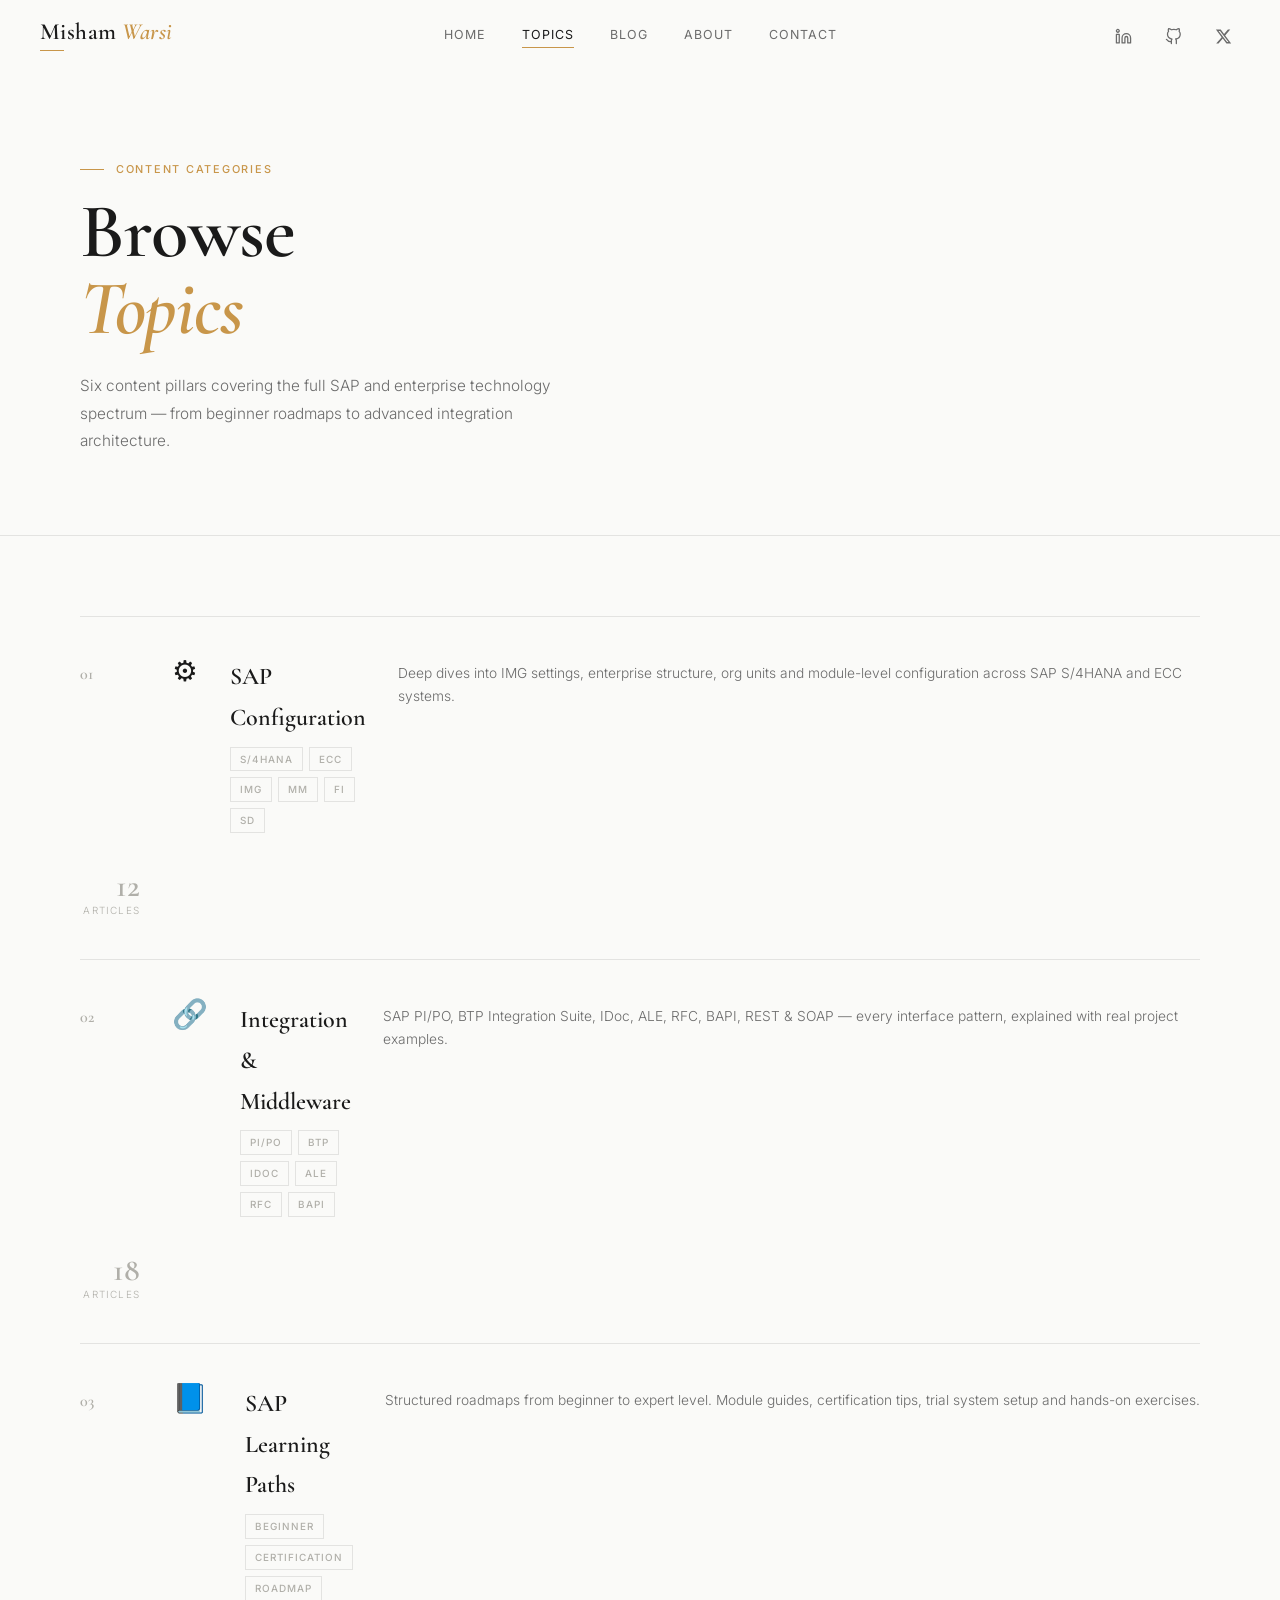
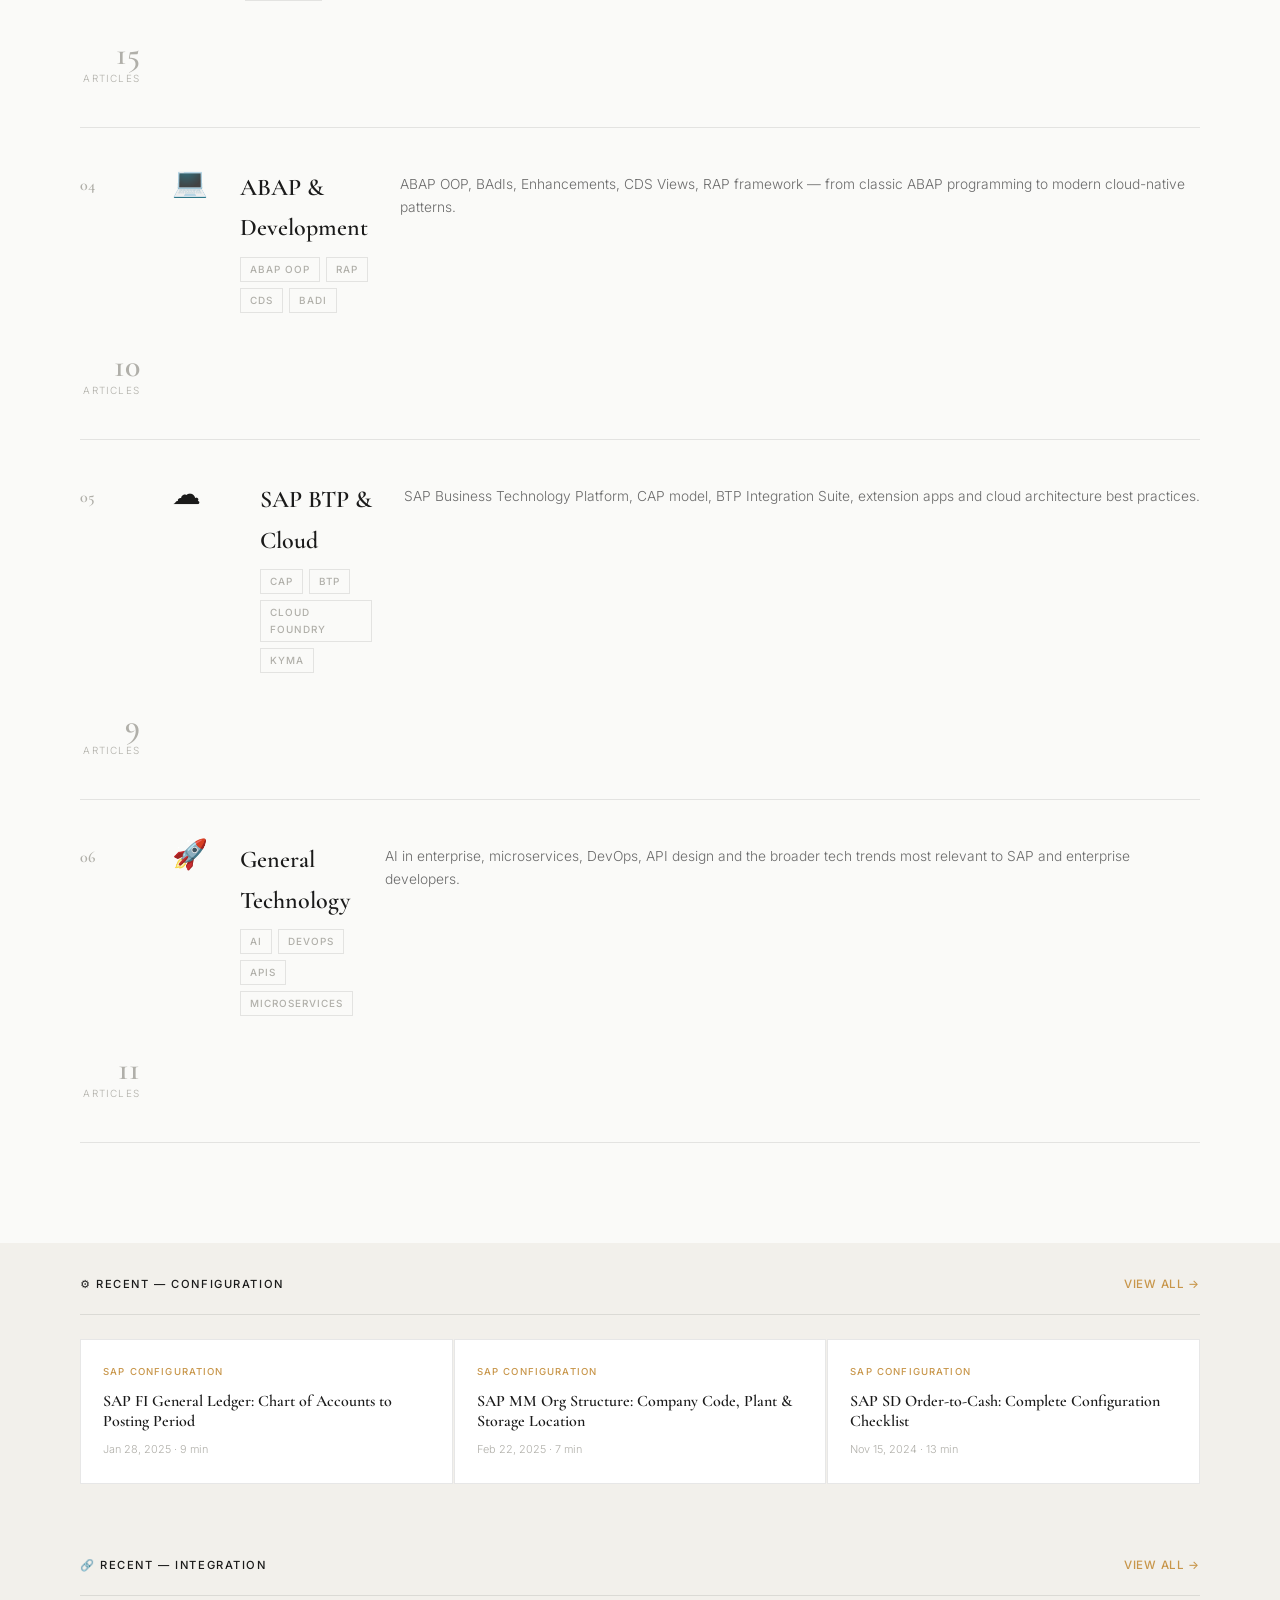
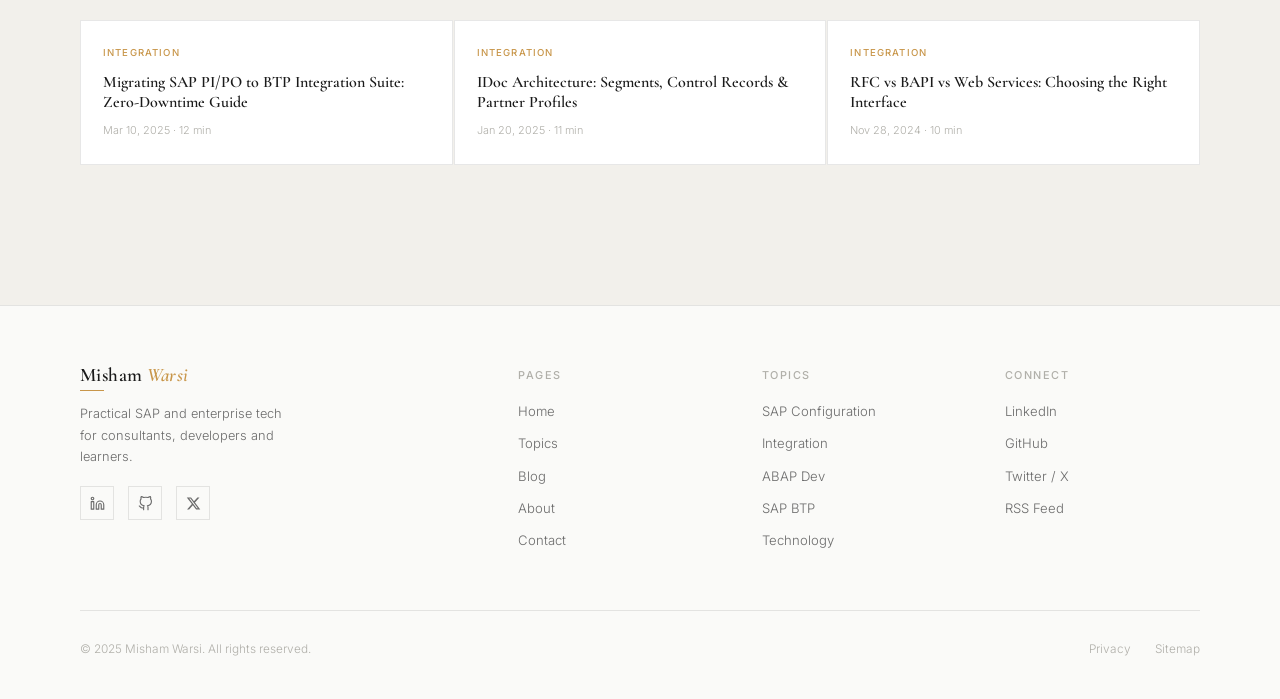
==== commit d6f2e5ee: "Update index.html" ====
--- a/index.html
+++ b/index.html
@@ -2,295 +2,189 @@
 <html lang="en">
 <head>
 <meta charset="UTF-8"/><meta name="viewport" content="width=device-width,initial-scale=1.0"/>
-<title>Misham Warsi — SAP, Integration & Tech Blog</title>
-<meta name="description" content="Practical deep-dives on SAP configuration, integration, ABAP and tech by Misham Warsi."/>
+<title>Topics — Misham Warsi</title>
 <link rel="preconnect" href="https://fonts.googleapis.com"/>
-<link href="https://fonts.googleapis.com/css2?family=Playfair+Display:ital,wght@0,700;0,900;1,700&family=DM+Sans:wght@300;400;500&display=swap" rel="stylesheet"/>
+<link href="https://fonts.googleapis.com/css2?family=Cormorant+Garamond:ital,wght@0,400;0,600;0,700;1,400;1,600&family=Inter:wght@300;400;500&display=swap" rel="stylesheet"/>
 <style>
-:root{--bg:#05080f;--surf:#0f1523;--surf2:#161d2e;--border:rgba(255,255,255,0.06);--gold:#e8a020;--gold2:#f5c842;--teal:#00bfa5;--text:#edf0f7;--text2:#7d8ba0;--text3:#3a4559;--fh:'Playfair Display',Georgia,serif;--fb:'DM Sans',system-ui,sans-serif;--ease:cubic-bezier(0.22,1,0.36,1)}
-*,*::before,*::after{box-sizing:border-box;margin:0;padding:0}html{scroll-behavior:smooth}
-body{background:var(--bg);color:var(--text);font-family:var(--fb);font-weight:300;line-height:1.7;overflow-x:hidden;cursor:none}
-a{color:inherit;text-decoration:none}button{font-family:var(--fb);border:none;background:none;cursor:none}
-.wrap{max-width:1160px;margin:0 auto;padding:0 5%}
-#cr{position:fixed;z-index:9999;pointer-events:none;width:34px;height:34px;border:1.5px solid var(--gold);border-radius:50%;transform:translate(-50%,-50%);transition:width .18s,height .18s,background .18s;mix-blend-mode:screen}
-#cd{position:fixed;z-index:10000;pointer-events:none;width:5px;height:5px;background:var(--gold);border-radius:50%;transform:translate(-50%,-50%)}
-body:has(a:hover) #cr,body:has(button:hover) #cr{width:50px;height:50px;background:rgba(232,160,32,.1)}
-.grid-bg{position:fixed;inset:0;z-index:0;pointer-events:none;background-image:linear-gradient(rgba(232,160,32,0.03)1px,transparent 1px),linear-gradient(90deg,rgba(232,160,32,0.03)1px,transparent 1px);background-size:52px 52px}
-.orb{position:fixed;border-radius:50%;pointer-events:none;z-index:0;filter:blur(90px)}
-.orb1{width:480px;height:480px;top:-80px;left:-80px;background:radial-gradient(circle,rgba(232,160,32,.1),transparent 70%);transition:transform .6s}
-.orb2{width:360px;height:360px;bottom:10%;right:-60px;background:radial-gradient(circle,rgba(0,191,165,.07),transparent 70%)}
-.ru{opacity:0;transform:translateY(24px);transition:opacity .65s var(--ease),transform .65s var(--ease);transition-delay:var(--d,0s)}.ru.in{opacity:1;transform:none}
-.rr{opacity:0;transform:translateX(36px);transition:opacity .7s var(--ease),transform .7s var(--ease);transition-delay:var(--d,0s)}.rr.in{opacity:1;transform:none}
+*,*::before,*::after{box-sizing:border-box;margin:0;padding:0}
+html{font-size:16px;scroll-behavior:smooth;-webkit-text-size-adjust:100%}
+body{background:#fafaf8;color:#1a1a1a;font-family:'Inter',system-ui,sans-serif;font-weight:300;line-height:1.7;overflow-x:hidden}
+a{color:inherit;text-decoration:none}button,input{font-family:inherit;border:none;outline:none;background:none}button{cursor:pointer}
+:root{--bg:#fafaf8;--bg2:#f2f0eb;--ink:#1a1a1a;--ink2:#6b6b6b;--ink3:#b0afa9;--line:rgba(26,26,26,0.1);--warm:#c8964a;--warm2:#e8b96a;--surface:#ffffff;--fh:'Cormorant Garamond',Georgia,serif;--ease2:cubic-bezier(0.16,1,0.3,1)}
+.container{max-width:1200px;margin:0 auto;padding:0 40px}
+.reveal{opacity:0;transform:translateY(28px);transition:opacity .75s var(--ease2),transform .75s var(--ease2);transition-delay:var(--d,0s)}.reveal.visible{opacity:1;transform:none}
 /* HEADER */
-#hdr{position:fixed;top:0;left:0;right:0;z-index:900;transition:background .4s,border-color .4s;border-bottom:1px solid transparent}
-#hdr.scrolled{background:rgba(5,8,15,.9);backdrop-filter:blur(20px);border-color:var(--border)}
-.hdr-in{max-width:1160px;margin:0 auto;padding:0 5%;height:70px;display:flex;align-items:center;justify-content:space-between}
-.logo{display:flex;flex-direction:column;line-height:1}.logo-name{font-family:var(--fh);font-size:1.2rem;font-weight:900;color:var(--text)}.logo-sub{font-size:.57rem;letter-spacing:.22em;text-transform:uppercase;color:var(--gold);margin-top:2px}
-nav.mnav{display:flex;align-items:center;gap:28px}
-.na{font-size:.78rem;font-weight:500;color:var(--text2);letter-spacing:.06em;text-transform:uppercase;transition:color .2s;position:relative;padding-bottom:2px}
-.na::after{content:'';position:absolute;bottom:0;left:0;width:0;height:1px;background:var(--gold);transition:width .3s var(--ease)}
-.na:hover{color:var(--text)}.na:hover::after,.na.active::after{width:100%}.na.active{color:var(--text)}
-.hdr-r{display:flex;align-items:center;gap:12px}
-.btn-gold{display:inline-flex;align-items:center;gap:6px;background:var(--gold);color:#05080f;font-weight:600;font-size:.78rem;letter-spacing:.05em;text-transform:uppercase;padding:9px 20px;border-radius:3px;transition:background .2s,transform .2s,box-shadow .2s}
-.btn-gold:hover{background:var(--gold2);transform:translateY(-2px);box-shadow:0 8px 22px rgba(232,160,32,.35)}
-.btn-out{display:inline-flex;align-items:center;gap:6px;background:transparent;color:var(--text2);font-weight:500;font-size:.78rem;letter-spacing:.05em;text-transform:uppercase;padding:9px 20px;border-radius:3px;border:1px solid var(--border);transition:color .2s,border-color .2s}
-.btn-out:hover{color:var(--text);border-color:rgba(255,255,255,.2)}
-.burg{display:none;flex-direction:column;gap:5px;padding:8px}
-.burg span{display:block;width:22px;height:1.5px;background:var(--text);transition:transform .3s,opacity .3s}
-.mob-nav{display:none;flex-direction:column;background:rgba(5,8,15,.97);border-top:1px solid var(--border);padding:20px 5% 26px;gap:14px}
-.mob-nav.open{display:flex}.mob-nav a{font-size:.88rem;font-weight:500;text-transform:uppercase;letter-spacing:.08em;color:var(--text2);transition:color .2s}.mob-nav a:hover,.mob-nav a.active{color:var(--gold)}
-.sec-tag{display:inline-flex;align-items:center;gap:8px;font-size:.63rem;font-weight:500;letter-spacing:.22em;text-transform:uppercase;color:var(--gold);margin-bottom:10px}
-.sec-tag::before{content:'';width:18px;height:1px;background:var(--gold)}
-.sec-h2{font-family:var(--fh);font-size:clamp(1.8rem,3.5vw,2.7rem);font-weight:700;line-height:1.15;margin-bottom:36px}
-.chip{display:inline-block;font-size:.58rem;font-weight:600;letter-spacing:.1em;text-transform:uppercase;padding:3px 9px;border-radius:3px}
-.chip-sap{background:rgba(232,160,32,.14);color:var(--gold);border:1px solid rgba(232,160,32,.3)}
-.chip-int{background:rgba(0,191,165,.12);color:var(--teal);border:1px solid rgba(0,191,165,.3)}
-.chip-abap{background:rgba(139,92,246,.12);color:#a78bfa;border:1px solid rgba(139,92,246,.3)}
-.chip-tech{background:rgba(249,115,22,.12);color:#fb923c;border:1px solid rgba(249,115,22,.3)}
-.chip-learn{background:rgba(59,130,246,.12);color:#60a5fa;border:1px solid rgba(59,130,246,.3)}
-.chip-btp{background:rgba(20,184,166,.12);color:#2dd4bf;border:1px solid rgba(20,184,166,.3)}
-.mq{overflow:hidden;background:var(--surf);border-top:1px solid var(--border);border-bottom:1px solid var(--border);padding:11px 0;position:relative;z-index:2}
-.mq-t{display:flex;gap:26px;white-space:nowrap;animation:mqA 28s linear infinite;font-size:.65rem;font-weight:500;letter-spacing:.18em;text-transform:uppercase;color:var(--text3)}
-.mq-t .dot{color:var(--gold);font-size:.46rem}@keyframes mqA{from{transform:translateX(0)}to{transform:translateX(-50%)}}
-.site-footer{border-top:1px solid var(--border);padding:50px 0 30px;position:relative;z-index:2}
-.fg{display:grid;grid-template-columns:2fr 1fr 1fr 1fr;gap:34px;margin-bottom:38px}
-.fb-brand p{font-size:.77rem;color:var(--text3);line-height:1.7;max-width:210px;margin-top:10px}
-.fcol{display:flex;flex-direction:column;gap:8px}.fch{font-size:.62rem;font-weight:600;letter-spacing:.2em;text-transform:uppercase;color:var(--text3);margin-bottom:4px}
-.fcol a{font-size:.77rem;color:var(--text3);transition:color .2s}.fcol a:hover{color:var(--gold)}
-.fbot{display:flex;align-items:center;justify-content:space-between;flex-wrap:wrap;gap:12px;border-top:1px solid var(--border);padding-top:22px;font-size:.72rem;color:var(--text3)}
-.fbl{display:flex;gap:18px}.fbl a{color:var(--text3);transition:color .2s}.fbl a:hover{color:var(--gold)}
-.hidden{display:none!important}
-/* HERO */
-.hero-section{min-height:100vh;display:grid;grid-template-columns:1.1fr 1fr;align-items:center;gap:48px;padding:120px 5% 80px;max-width:1160px;margin:0 auto;position:relative}
-.float-w{position:fixed;inset:0;pointer-events:none;z-index:1;overflow:hidden}
-.float-w span{position:absolute;left:var(--x);top:var(--y);font-size:.6rem;font-weight:500;letter-spacing:.18em;text-transform:uppercase;color:rgba(232,160,32,.14);animation:fw 9s ease-in-out infinite;animation-delay:var(--d)}
-@keyframes fw{0%,100%{transform:translateY(0);opacity:.5}50%{transform:translateY(-14px);opacity:1}}
-.htag{display:inline-flex;align-items:center;gap:9px;font-size:.65rem;font-weight:500;letter-spacing:.2em;text-transform:uppercase;color:var(--gold);background:rgba(232,160,32,.07);border:1px solid rgba(232,160,32,.2);border-radius:3px;padding:6px 14px;margin-bottom:24px}
-.hdot{width:5px;height:5px;border-radius:50%;background:var(--teal);box-shadow:0 0 6px var(--teal);animation:glow 2s ease-in-out infinite}
-@keyframes glow{0%,100%{box-shadow:0 0 6px var(--teal)}50%{box-shadow:0 0 14px var(--teal)}}
-.hero-h1{font-family:var(--fh);font-size:clamp(2.8rem,5.5vw,5rem);font-weight:900;line-height:1.05;margin-bottom:20px;letter-spacing:-.01em}
-.h1g{background:linear-gradient(90deg,var(--gold),var(--gold2));-webkit-background-clip:text;-webkit-text-fill-color:transparent;background-clip:text}
-.h1i{font-style:italic;color:rgba(237,240,247,.28)}
-.hero-p{font-size:1rem;color:var(--text2);max-width:500px;margin-bottom:32px;line-height:1.8}
-.hero-acts{display:flex;align-items:center;gap:16px;flex-wrap:wrap;margin-bottom:48px}
-.hero-stats{display:flex;align-items:center;background:var(--surf);border:1px solid var(--border);border-radius:6px;padding:18px 22px;width:fit-content}
-.hs{text-align:center;padding:0 20px}.hs-n{font-family:var(--fh);font-size:1.9rem;font-weight:900;color:var(--gold);line-height:1}
-.hs-p{font-family:var(--fh);font-size:1.1rem;color:var(--teal)}.hs-l{display:block;font-size:.62rem;font-weight:500;color:var(--text3);letter-spacing:.12em;text-transform:uppercase;margin-top:4px}
-.hs-div{width:1px;height:36px;background:var(--border)}
-.hv-card{background:var(--surf);border:1px solid var(--border);border-radius:12px;overflow:hidden;transition:transform .3s var(--ease),box-shadow .3s}
-.hv-card:hover{transform:translateY(-5px);box-shadow:0 24px 56px rgba(0,0,0,.5)}
-.hv-top{height:155px;background:linear-gradient(135deg,#0d1a06,#1a2e0a,#0a1a1a);position:relative;overflow:hidden;display:flex;align-items:center;justify-content:center}
-.hv-top::after{content:'';position:absolute;inset:0;background:repeating-linear-gradient(45deg,rgba(232,160,32,.04)0,rgba(232,160,32,.04)1px,transparent 1px,transparent 14px)}
-.hv-ico{font-size:3rem;z-index:1;opacity:.8}
-.hv-body{padding:20px 22px}
-.hv-meta{display:flex;align-items:center;gap:10px;margin-bottom:9px}
-.hv-cat{font-size:.6rem;font-weight:600;letter-spacing:.1em;text-transform:uppercase;color:var(--gold)}
-.hv-time{font-size:.66rem;color:var(--text3)}
-.hv-title{font-family:var(--fh);font-size:1.05rem;font-weight:700;line-height:1.35;margin-bottom:12px}
-.hv-auth{display:flex;align-items:center;gap:9px}
-.hv-av{width:30px;height:30px;border-radius:50%;background:linear-gradient(135deg,var(--gold),var(--teal));display:flex;align-items:center;justify-content:center;font-family:var(--fh);font-weight:900;font-size:.8rem;color:#05080f}
-.hv-an{font-size:.75rem;font-weight:500}.hv-date{font-size:.66rem;color:var(--text3)}
-.hv-badges{display:flex;flex-wrap:wrap;gap:8px;margin-top:14px}
-.hv-badge{display:flex;align-items:center;gap:6px;background:var(--surf2);border:1px solid var(--border);border-radius:5px;padding:7px 12px;font-size:.7rem;color:var(--text2)}
-.scroll-hint{position:absolute;bottom:26px;left:50%;transform:translateX(-50%);display:flex;flex-direction:column;align-items:center;gap:6px;font-size:.6rem;letter-spacing:.15em;text-transform:uppercase;color:var(--text3)}
-.sm{width:20px;height:30px;border:1.5px solid var(--text3);border-radius:10px;display:flex;align-items:flex-start;justify-content:center;padding-top:4px}
-.sw{width:2.5px;height:6px;background:var(--gold);border-radius:2px;animation:sd 2s ease-in-out infinite}
-@keyframes sd{0%,100%{transform:translateY(0);opacity:1}80%{transform:translateY(8px);opacity:0}}
-/* POSTS */
-.recent-sec{padding:88px 0;position:relative;z-index:2}
-.posts-grid{display:grid;grid-template-columns:repeat(3,1fr);gap:18px}
-.pcard{background:var(--surf);border:1px solid var(--border);border-radius:10px;overflow:hidden;transition:transform .3s var(--ease),box-shadow .3s,border-color .3s}
-.pcard:hover{transform:translateY(-5px);box-shadow:0 18px 44px rgba(0,0,0,.45);border-color:rgba(232,160,32,.18)}
-.ptop{height:96px;display:flex;align-items:center;justify-content:space-between;padding:0 20px;position:relative;overflow:hidden}
-.ptop::after{content:'';position:absolute;inset:0;background:repeating-linear-gradient(45deg,rgba(255,255,255,.02)0,rgba(255,255,255,.02)1px,transparent 1px,transparent 12px)}
-.ptop-sap{background:linear-gradient(135deg,#1a1000,#3d2800)}.ptop-int{background:linear-gradient(135deg,#001a0d,#00331a)}.ptop-abap{background:linear-gradient(135deg,#0d001a,#1a0033)}.ptop-tech{background:linear-gradient(135deg,#1a0a00,#330d00)}.ptop-learn{background:linear-gradient(135deg,#001a33,#002b4d)}.ptop-btp{background:linear-gradient(135deg,#001a1a,#003333)}
-.pico{font-size:1.9rem;z-index:1}
-.pbody{padding:16px 18px 18px}
-.pbody h3{font-family:var(--fh);font-size:.92rem;font-weight:700;line-height:1.4;margin-bottom:6px}
-.pbody p{font-size:.76rem;color:var(--text2);line-height:1.6;margin-bottom:12px}
-.pfoot{display:flex;align-items:center;justify-content:space-between;border-top:1px solid var(--border);padding-top:11px}
-.pdate{font-size:.66rem;color:var(--text3)}.parr{font-size:.73rem;font-weight:500;color:var(--gold);transition:letter-spacing .2s}.parr:hover{letter-spacing:.05em}
-.view-all{text-align:center;margin-top:36px}
-/* TOPICS PREVIEW */
-.topics-prev{padding:0 0 88px;position:relative;z-index:2}
-.tp-grid{display:grid;grid-template-columns:repeat(3,1fr);gap:16px}
-.tc{background:var(--surf);border:1px solid var(--border);border-radius:10px;padding:22px 20px;transition:transform .3s var(--ease),border-color .3s}
-.tc:hover{transform:translateY(-4px)}.tc-a:hover{border-color:rgba(232,160,32,.3)}.tc-b:hover{border-color:rgba(0,191,165,.3)}.tc-c:hover{border-color:rgba(59,130,246,.3)}.tc-d:hover{border-color:rgba(139,92,246,.3)}.tc-e:hover{border-color:rgba(20,184,166,.3)}.tc-f:hover{border-color:rgba(249,115,22,.3)}
-.tc-ico{font-size:1.7rem;margin-bottom:10px}
-.tc h3{font-family:var(--fh);font-size:.9rem;font-weight:700;margin-bottom:6px}
-.tc p{font-size:.76rem;color:var(--text2);line-height:1.55;margin-bottom:12px}
-.tc-link{font-size:.72rem;font-weight:500;color:var(--gold);transition:letter-spacing .2s}.tc-link:hover{letter-spacing:.05em}
-/* NEWSLETTER */
-.nl-sec{padding:80px 0;background:linear-gradient(180deg,transparent,rgba(232,160,32,.03),transparent);position:relative;z-index:2}
-.nl-inner{max-width:560px;margin:0 auto;text-align:center}
-.nl-ico{font-size:1.9rem;margin-bottom:14px;display:block}
-.nl-h{font-family:var(--fh);font-size:clamp(1.8rem,3.5vw,2.5rem);font-weight:900;margin-bottom:10px}
-.nl-p{color:var(--text2);margin-bottom:28px;font-size:.94rem}
-.nl-form{display:flex;gap:8px;max-width:420px;margin:0 auto 10px;flex-wrap:wrap}
-.nl-form input{flex:1;min-width:170px;background:var(--surf);border:1px solid var(--border);border-radius:3px;padding:10px 16px;font-family:var(--fb);font-size:.85rem;color:var(--text);outline:none;transition:border-color .2s}
-.nl-form input:focus{border-color:rgba(232,160,32,.5)}.nl-form input::placeholder{color:var(--text3)}
-.nl-ok{font-weight:500;font-size:.86rem;color:var(--teal);animation:fadeUp .5s var(--ease)}
-@keyframes fadeUp{from{opacity:0;transform:translateY(8px)}to{opacity:1;transform:none}}
-.nl-note{font-size:.68rem;color:var(--text3);margin-top:8px}
-@media(max-width:960px){.hero-section{grid-template-columns:1fr}.hero-vis{display:none}.posts-grid{grid-template-columns:repeat(2,1fr)}.tp-grid{grid-template-columns:repeat(2,1fr)}}
-@media(max-width:768px){.mnav{display:none}.burg{display:flex}.posts-grid{grid-template-columns:1fr}.tp-grid{grid-template-columns:1fr}.fg{grid-template-columns:1fr 1fr}}
-@media(max-width:480px){#cr,#cd{display:none}body{cursor:auto}a,button{cursor:pointer}.fg{grid-template-columns:1fr}}
+.site-header{position:fixed;top:0;left:0;right:0;z-index:100;padding:0 40px;transition:background .4s,border-color .4s,backdrop-filter .4s;border-bottom:1px solid transparent}
+.site-header.scrolled{background:rgba(250,250,248,0.92);backdrop-filter:blur(16px);-webkit-backdrop-filter:blur(16px);border-color:var(--line)}
+.header-inner{max-width:1200px;margin:0 auto;height:72px;display:flex;align-items:center;justify-content:space-between;gap:24px}
+.logo{display:flex;flex-direction:column;gap:1px;user-select:none}
+.logo-main{font-family:var(--fh);font-size:1.45rem;font-weight:600;letter-spacing:.02em;line-height:1;color:var(--ink)}
+.logo-main span{color:var(--warm);font-style:italic}
+.logo-dot{display:block;width:24px;height:1px;background:var(--warm);margin-top:4px}
+.main-nav{display:flex;align-items:center;gap:36px}
+.nav-link{font-size:.78rem;font-weight:400;letter-spacing:.08em;text-transform:uppercase;color:var(--ink2);position:relative;padding-bottom:3px;transition:color .2s}
+.nav-link::after{content:'';position:absolute;bottom:0;left:0;width:0;height:1px;background:var(--warm);transition:width .3s}
+.nav-link:hover,.nav-link.active{color:var(--ink)}.nav-link:hover::after,.nav-link.active::after{width:100%}
+.header-socials{display:flex;align-items:center;gap:18px}
+.soc-link{display:flex;align-items:center;justify-content:center;width:32px;height:32px;color:var(--ink2);transition:color .2s,transform .2s}
+.soc-link:hover{color:var(--ink);transform:translateY(-2px)}.soc-link svg{width:17px;height:17px}
+.burger{display:none;flex-direction:column;gap:5px;padding:4px;width:36px}
+.burger-line{display:block;height:1.5px;background:var(--ink);border-radius:2px;transition:transform .3s,opacity .3s}
+.burger-line:nth-child(2){width:70%}
+.mobile-nav{display:none;position:fixed;inset:0;z-index:99;background:#fafaf8;padding:100px 40px 60px;flex-direction:column;gap:8px}
+.mobile-nav.open{display:flex}
+.mob-link{font-family:var(--fh);font-size:2.4rem;font-weight:600;color:var(--ink2);padding:8px 0;border-bottom:1px solid var(--line);transition:color .2s}
+.mob-link:hover,.mob-link.active{color:var(--ink)}
+.mob-socials{display:flex;gap:20px;margin-top:32px}
+.mob-soc{font-size:.8rem;font-weight:500;letter-spacing:.06em;text-transform:uppercase;color:var(--ink2);transition:color .2s}
+.mob-soc:hover{color:var(--warm)}
+/* PAGE HERO */
+.page-hero{padding:160px 0 80px;border-bottom:1px solid var(--line);background:var(--bg)}
+.ph-inner{max-width:1200px;margin:0 auto;padding:0 40px}
+.ph-eyebrow{display:flex;align-items:center;gap:12px;font-size:.68rem;font-weight:500;letter-spacing:.16em;text-transform:uppercase;color:var(--warm);margin-bottom:16px}
+.ph-eyebrow::before{content:'';width:24px;height:1px;background:var(--warm)}
+.ph-h1{font-family:var(--fh);font-size:clamp(2.8rem,6vw,6rem);font-weight:600;line-height:1.0;letter-spacing:-.01em}
+.ph-h1 em{font-style:italic;color:var(--warm)}
+.ph-desc{font-size:.96rem;color:var(--ink2);max-width:500px;line-height:1.8;margin-top:24px}
+/* TOPICS LIST */
+.topics-list-sec{padding:80px 0 100px;background:var(--bg)}
+.topic-item{border-bottom:1px solid var(--line);transition:background .2s}
+.topic-item:first-child{border-top:1px solid var(--line)}
+.topic-row{display:grid;grid-template-columns:60px 1fr 2fr auto;gap:32px;align-items:start;padding:40px 0;cursor:pointer}
+.topic-row:hover .ti-title{color:var(--warm)}
+.ti-num{font-family:var(--fh);font-size:1rem;font-weight:600;color:var(--ink3);padding-top:4px}
+.ti-icon{font-size:1.8rem;line-height:1}
+.ti-main{}
+.ti-title{font-family:var(--fh);font-size:1.5rem;font-weight:600;margin-bottom:6px;transition:color .2s}
+.ti-tags{display:flex;flex-wrap:wrap;gap:6px;margin-top:8px}
+.ti-tag{font-size:.62rem;font-weight:500;letter-spacing:.1em;text-transform:uppercase;color:var(--ink3);border:1px solid var(--line);padding:3px 9px}
+.ti-desc{font-size:.86rem;color:var(--ink2);line-height:1.7;padding-top:5px}
+.ti-right{text-align:right;padding-top:5px}
+.ti-count{font-family:var(--fh);font-size:2rem;font-weight:600;color:var(--ink3);line-height:1}
+.ti-count-label{font-size:.62rem;letter-spacing:.12em;text-transform:uppercase;color:var(--ink3)}
+/* RECENT PER TOPIC */
+.recent-sec{padding:0 0 100px;background:var(--bg2)}
+.rs-header{display:flex;align-items:center;justify-content:space-between;padding:32px 0 20px;border-bottom:1px solid var(--line);margin-bottom:24px}
+.rs-label{display:flex;align-items:center;gap:10px;font-size:.7rem;font-weight:500;letter-spacing:.14em;text-transform:uppercase;color:var(--ink)}
+.rs-all{font-size:.72rem;font-weight:500;letter-spacing:.06em;text-transform:uppercase;color:var(--warm);transition:opacity .2s}
+.rs-all:hover{opacity:.7}
+.mini-grid{display:grid;grid-template-columns:repeat(3,1fr);gap:1px;margin-bottom:40px}
+.mini-card{background:var(--surface);border:1px solid var(--line);padding:24px 22px;transition:background .2s,transform .25s var(--ease2)}
+.mini-card:hover{background:#fff;transform:translateY(-3px)}
+.mc-cat{font-size:.6rem;font-weight:500;letter-spacing:.12em;text-transform:uppercase;color:var(--warm);margin-bottom:10px}
+.mc-title{font-family:var(--fh);font-size:1rem;font-weight:600;line-height:1.3;margin-bottom:8px}
+.mc-date{font-size:.68rem;color:var(--ink3)}
+/* FOOTER */
+.site-footer{background:var(--bg);border-top:1px solid var(--line);padding:60px 0 40px}
+.footer-grid{display:grid;grid-template-columns:2fr 1fr 1fr 1fr;gap:48px;margin-bottom:48px}
+.footer-brand .logo-main{font-size:1.2rem}
+.footer-brand p{font-size:.8rem;color:var(--ink2);line-height:1.7;max-width:220px;margin-top:12px}
+.footer-socials{display:flex;gap:14px;margin-top:18px}
+.f-soc{width:34px;height:34px;border:1px solid var(--line);display:flex;align-items:center;justify-content:center;color:var(--ink2);transition:color .2s,border-color .2s,background .2s}
+.f-soc svg{width:15px;height:15px}
+.f-soc:hover{border-color:var(--ink);background:var(--ink);color:#fafaf8}
+.footer-col h4{font-size:.68rem;font-weight:500;letter-spacing:.14em;text-transform:uppercase;color:var(--ink3);margin-bottom:16px}
+.footer-col a{display:block;font-size:.82rem;color:var(--ink2);margin-bottom:10px;transition:color .2s}
+.footer-col a:hover{color:var(--warm)}
+.footer-bottom{border-top:1px solid var(--line);padding-top:28px;display:flex;align-items:center;justify-content:space-between;flex-wrap:wrap;gap:14px}
+.footer-copy{font-size:.74rem;color:var(--ink3)}
+.footer-links{display:flex;gap:24px}
+.footer-links a{font-size:.74rem;color:var(--ink3);transition:color .2s}
+.footer-links a:hover{color:var(--ink)}
+@media(max-width:1024px){.footer-grid{grid-template-columns:1fr 1fr;gap:32px}.topic-row{grid-template-columns:40px 1fr 1fr auto;gap:20px}.mini-grid{grid-template-columns:1fr 1fr}}
+@media(max-width:768px){.main-nav,.header-socials{display:none}.burger{display:flex}.container{padding:0 20px}.ph-inner{padding:0 20px}.site-header{padding:0 20px}.topic-row{grid-template-columns:1fr;gap:8px}.ti-num,.ti-right{display:none}.mini-grid{grid-template-columns:1fr}.footer-grid{grid-template-columns:1fr 1fr;gap:24px}}
+@media(max-width:480px){.footer-grid{grid-template-columns:1fr}.mobile-nav{padding:100px 20px 60px}}
 </style>
 </head>
 <body>
-<div id="cr"></div><div id="cd"></div>
-<div class="grid-bg"></div><div class="orb orb1"></div><div class="orb orb2"></div>
-
-<header id="hdr">
-  <div class="hdr-in">
-    <a href="index.html" class="logo"><span class="logo-name">Misham Warsi</span><span class="logo-sub">SAP · Integration · Technology</span></a>
-    <nav class="mnav">
-      <a href="index.html" class="na active">Home</a>
-      <a href="topics.html" class="na">Topics</a>
-      <a href="blog.html" class="na">Blog</a>
-      <a href="about.html" class="na">About</a>
-      <a href="contact.html" class="na">Contact</a>
+<nav class="mobile-nav" id="mobile-nav" aria-hidden="true">
+  <a href="index.html" class="mob-link">Home</a><a href="topics.html" class="mob-link active">Topics</a><a href="blog.html" class="mob-link">Blog</a><a href="about.html" class="mob-link">About</a><a href="contact.html" class="mob-link">Contact</a>
+  <div class="mob-socials"><a href="#" class="mob-soc">LinkedIn</a><a href="#" class="mob-soc">GitHub</a><a href="#" class="mob-soc">Twitter</a></div>
+</nav>
+<header class="site-header" id="site-header">
+  <div class="header-inner">
+    <a href="index.html" class="logo"><span class="logo-main">Misham <span>Warsi</span></span><span class="logo-dot"></span></a>
+    <nav class="main-nav">
+      <a href="index.html" class="nav-link">Home</a><a href="topics.html" class="nav-link active">Topics</a><a href="blog.html" class="nav-link">Blog</a><a href="about.html" class="nav-link">About</a><a href="contact.html" class="nav-link">Contact</a>
     </nav>
-    <div class="hdr-r">
-      <a href="contact.html" class="btn-gold">Subscribe</a>
-      <button class="burg" id="burg"><span></span><span></span><span></span></button>
+    <div class="header-socials">
+      <a href="#" class="soc-link" title="LinkedIn"><svg viewBox="0 0 24 24" fill="none" stroke="currentColor" stroke-width="1.8" stroke-linecap="round" stroke-linejoin="round"><path d="M16 8a6 6 0 0 1 6 6v7h-4v-7a2 2 0 0 0-2-2 2 2 0 0 0-2 2v7h-4v-7a6 6 0 0 1 6-6z"/><rect x="2" y="9" width="4" height="12"/><circle cx="4" cy="4" r="2"/></svg></a>
+      <a href="#" class="soc-link" title="GitHub"><svg viewBox="0 0 24 24" fill="none" stroke="currentColor" stroke-width="1.8" stroke-linecap="round" stroke-linejoin="round"><path d="M9 19c-5 1.5-5-2.5-7-3m14 6v-3.87a3.37 3.37 0 0 0-.94-2.61c3.14-.35 6.44-1.54 6.44-7A5.44 5.44 0 0 0 20 4.77 5.07 5.07 0 0 0 19.91 1S18.73.65 16 2.48a13.38 13.38 0 0 0-7 0C6.27.65 5.09 1 5.09 1A5.07 5.07 0 0 0 5 4.77a5.44 5.44 0 0 0-1.5 3.78c0 5.42 3.3 6.61 6.44 7A3.37 3.37 0 0 0 9 18.13V22"/></svg></a>
+      <a href="#" class="soc-link" title="Twitter"><svg viewBox="0 0 24 24" fill="currentColor"><path d="M18.244 2.25h3.308l-7.227 8.26 8.502 11.24H16.17l-5.214-6.817L4.99 21.75H1.68l7.73-8.835L1.254 2.25H8.08l4.713 6.231zm-1.161 17.52h1.833L7.084 4.126H5.117z"/></svg></a>
     </div>
-  </div>
-  <div class="mob-nav" id="mob-nav">
-    <a href="index.html" class="active">Home</a><a href="topics.html">Topics</a><a href="blog.html">Blog</a><a href="about.html">About</a><a href="contact.html">Contact</a>
+    <button class="burger" id="burger" aria-label="Toggle menu"><span class="burger-line"></span><span class="burger-line"></span><span class="burger-line"></span></button>
   </div>
 </header>
 
-<section class="hero-section">
-  <div class="float-w" aria-hidden="true">
-    <span style="--x:8%;--y:20%;--d:0s">ABAP</span><span style="--x:84%;--y:14%;--d:1.2s">S/4HANA</span><span style="--x:74%;--y:68%;--d:.6s">IDOC</span><span style="--x:5%;--y:74%;--d:1.8s">RFC</span><span style="--x:50%;--y:86%;--d:.3s">BAPI</span><span style="--x:90%;--y:44%;--d:2.1s">BASIS</span><span style="--x:16%;--y:50%;--d:1.5s">FIORI</span><span style="--x:60%;--y:9%;--d:.9s">BTP</span>
-  </div>
-  <div>
-    <div class="htag ru" style="--d:.1s"><span class="hdot"></span>SAP Expert · Technical Writer</div>
-    <h1 class="hero-h1 ru" style="--d:.25s">Learn SAP.<br><span class="h1g">Configure</span><br><span class="h1i">&amp; Integrate.</span></h1>
-    <p class="hero-p ru" style="--d:.4s">Practical deep-dives on SAP configuration, middleware integration, ABAP development, and the enterprise tech landscape — written from real project experience.</p>
-    <div class="hero-acts ru" style="--d:.55s">
-      <a href="blog.html" class="btn-gold">Read Articles</a>
-      <a href="topics.html" class="btn-out">Browse Topics</a>
-    </div>
-    <div class="hero-stats ru" style="--d:.7s">
-      <div class="hs"><span class="hs-n" data-t="60">0</span><span class="hs-p">+</span><span class="hs-l">Articles</span></div>
-      <div class="hs-div"></div>
-      <div class="hs"><span class="hs-n" data-t="8">0</span><span class="hs-p">+</span><span class="hs-l">SAP Modules</span></div>
-      <div class="hs-div"></div>
-      <div class="hs"><span class="hs-n" data-t="3200">0</span><span class="hs-p">+</span><span class="hs-l">Readers</span></div>
-    </div>
-  </div>
-  <div class="hero-vis rr" style="--d:.45s">
-    <div class="hv-card">
-      <div class="hv-top"><span class="hv-ico">🔗</span></div>
-      <div class="hv-body">
-        <div class="hv-meta"><span class="hv-cat">Featured Article</span><span class="hv-time">12 min read</span></div>
-        <div class="hv-title">Migrating SAP PI/PO to BTP Integration Suite: Zero-Downtime Guide</div>
-        <div class="hv-auth"><div class="hv-av">M</div><div><div class="hv-an">Misham Warsi</div><div class="hv-date">Mar 10, 2025</div></div></div>
-      </div>
-    </div>
-    <div class="hv-badges">
-      <div class="hv-badge"><span>⚙️</span>Configuration</div>
-      <div class="hv-badge"><span>🔗</span>Integration</div>
-      <div class="hv-badge"><span>💻</span>ABAP</div>
-      <div class="hv-badge"><span>☁️</span>BTP</div>
-    </div>
-  </div>
-  <div class="scroll-hint"><div class="sm"><div class="sw"></div></div><span>Scroll</span></div>
-</section>
-
-<div class="mq" aria-hidden="true">
-  <div class="mq-t" id="mq">
-    <span>SAP S/4HANA</span><span class="dot">◆</span><span>ABAP Development</span><span class="dot">◆</span><span>SAP BTP</span><span class="dot">◆</span><span>Integration Suite</span><span class="dot">◆</span><span>Fiori / UI5</span><span class="dot">◆</span><span>IDoc &amp; ALE</span><span class="dot">◆</span><span>RFC &amp; BAPI</span><span class="dot">◆</span><span>MM · SD · FI · CO</span><span class="dot">◆</span>
-  </div>
-</div>
-
-<section class="recent-sec">
-  <div class="wrap">
-    <div class="sec-tag ru">Latest</div>
-    <h2 class="sec-h2 ru" style="--d:.1s">Recent Articles</h2>
-    <div class="posts-grid">
-      <article class="pcard ru" style="--d:.1s">
-        <div class="ptop ptop-int"><span class="pico">🔗</span><span class="chip chip-int">Integration</span></div>
-        <div class="pbody"><h3>IDoc Architecture: Segments, Control Records &amp; Partner Profiles</h3><p>From EDID4 table to WE20 partner profile setup and inbound/outbound processing.</p><div class="pfoot"><span class="pdate">Jan 20, 2025</span><a href="blog.html" class="parr">Read →</a></div></div>
-      </article>
-      <article class="pcard ru" style="--d:.2s">
-        <div class="ptop ptop-sap"><span class="pico">⚙️</span><span class="chip chip-sap">Config</span></div>
-        <div class="pbody"><h3>SAP FI: General Ledger Configuration — Chart of Accounts to Posting Period</h3><p>Complete walkthrough of FI-GL setup including CoA assignment and fiscal year variant.</p><div class="pfoot"><span class="pdate">Jan 28, 2025</span><a href="blog.html" class="parr">Read →</a></div></div>
-      </article>
-      <article class="pcard ru" style="--d:.3s">
-        <div class="ptop ptop-learn"><span class="pico">📘</span><span class="chip chip-learn">Learning</span></div>
-        <div class="pbody"><h3>SAP for Beginners: Where to Start in 2025 — A Structured Roadmap</h3><p>Module recommendations, free trial systems, and the fastest path to your first certification.</p><div class="pfoot"><span class="pdate">Jan 12, 2025</span><a href="blog.html" class="parr">Read →</a></div></div>
-      </article>
-    </div>
-    <div class="view-all ru" style="--d:.4s"><a href="blog.html" class="btn-gold">View All Articles →</a></div>
+<section class="page-hero">
+  <div class="ph-inner">
+    <div class="ph-eyebrow reveal">Content Categories</div>
+    <h1 class="ph-h1 reveal" style="--d:.1s">Browse<br><em>Topics</em></h1>
+    <p class="ph-desc reveal" style="--d:.22s">Six content pillars covering the full SAP and enterprise technology spectrum — from beginner roadmaps to advanced integration architecture.</p>
   </div>
 </section>
 
-<section class="topics-prev">
-  <div class="wrap">
-    <div class="sec-tag ru">Topics</div>
-    <h2 class="sec-h2 ru" style="--d:.1s">What I Write About</h2>
-    <div class="tp-grid">
-      <div class="tc tc-a ru" style="--d:.1s"><div class="tc-ico">⚙️</div><h3>SAP Configuration</h3><p>IMG settings, enterprise structure and module-level config for S/4HANA and ECC.</p><a href="topics.html" class="tc-link">Explore →</a></div>
-      <div class="tc tc-b ru" style="--d:.2s"><div class="tc-ico">🔗</div><h3>Integration &amp; Middleware</h3><p>SAP PI/PO, BTP Integration Suite, IDoc, ALE, RFC, BAPI, REST &amp; SOAP.</p><a href="topics.html" class="tc-link">Explore →</a></div>
-      <div class="tc tc-c ru" style="--d:.3s"><div class="tc-ico">📘</div><h3>SAP Learning Paths</h3><p>Roadmaps for beginners to experts, certification tips, and hands-on exercises.</p><a href="topics.html" class="tc-link">Explore →</a></div>
-      <div class="tc tc-d ru" style="--d:.4s"><div class="tc-ico">💻</div><h3>ABAP &amp; Development</h3><p>ABAP OOP, BAdIs, CDS Views, RAP framework — classic to modern cloud-ready code.</p><a href="topics.html" class="tc-link">Explore →</a></div>
-      <div class="tc tc-e ru" style="--d:.5s"><div class="tc-ico">☁️</div><h3>SAP BTP &amp; Cloud</h3><p>Business Technology Platform, CAP model, BTP Integration Suite and extension apps.</p><a href="topics.html" class="tc-link">Explore →</a></div>
-      <div class="tc tc-f ru" style="--d:.6s"><div class="tc-ico">🚀</div><h3>General Technology</h3><p>AI in enterprise, microservices, DevOps, API design and emerging tech trends.</p><a href="topics.html" class="tc-link">Explore →</a></div>
+<section class="topics-list-sec">
+  <div class="container">
+    <div class="topic-item reveal" style="--d:.05s">
+      <div class="topic-row"><div class="ti-num">01</div><div class="ti-icon">⚙️</div><div class="ti-main"><div class="ti-title">SAP Configuration</div><div class="ti-tags"><span class="ti-tag">S/4HANA</span><span class="ti-tag">ECC</span><span class="ti-tag">IMG</span><span class="ti-tag">MM</span><span class="ti-tag">FI</span><span class="ti-tag">SD</span></div></div><div class="ti-desc">Deep dives into IMG settings, enterprise structure, org units and module-level configuration across SAP S/4HANA and ECC systems.</div><div class="ti-right"><div class="ti-count">12</div><div class="ti-count-label">Articles</div></div></div>
+    </div>
+    <div class="topic-item reveal" style="--d:.1s">
+      <div class="topic-row"><div class="ti-num">02</div><div class="ti-icon">🔗</div><div class="ti-main"><div class="ti-title">Integration & Middleware</div><div class="ti-tags"><span class="ti-tag">PI/PO</span><span class="ti-tag">BTP</span><span class="ti-tag">IDoc</span><span class="ti-tag">ALE</span><span class="ti-tag">RFC</span><span class="ti-tag">BAPI</span></div></div><div class="ti-desc">SAP PI/PO, BTP Integration Suite, IDoc, ALE, RFC, BAPI, REST & SOAP — every interface pattern, explained with real project examples.</div><div class="ti-right"><div class="ti-count">18</div><div class="ti-count-label">Articles</div></div></div>
+    </div>
+    <div class="topic-item reveal" style="--d:.15s">
+      <div class="topic-row"><div class="ti-num">03</div><div class="ti-icon">📘</div><div class="ti-main"><div class="ti-title">SAP Learning Paths</div><div class="ti-tags"><span class="ti-tag">Beginner</span><span class="ti-tag">Certification</span><span class="ti-tag">Roadmap</span></div></div><div class="ti-desc">Structured roadmaps from beginner to expert level. Module guides, certification tips, trial system setup and hands-on exercises.</div><div class="ti-right"><div class="ti-count">15</div><div class="ti-count-label">Articles</div></div></div>
+    </div>
+    <div class="topic-item reveal" style="--d:.2s">
+      <div class="topic-row"><div class="ti-num">04</div><div class="ti-icon">💻</div><div class="ti-main"><div class="ti-title">ABAP & Development</div><div class="ti-tags"><span class="ti-tag">ABAP OOP</span><span class="ti-tag">RAP</span><span class="ti-tag">CDS</span><span class="ti-tag">BAdI</span></div></div><div class="ti-desc">ABAP OOP, BAdIs, Enhancements, CDS Views, RAP framework — from classic ABAP programming to modern cloud-native patterns.</div><div class="ti-right"><div class="ti-count">10</div><div class="ti-count-label">Articles</div></div></div>
+    </div>
+    <div class="topic-item reveal" style="--d:.25s">
+      <div class="topic-row"><div class="ti-num">05</div><div class="ti-icon">☁️</div><div class="ti-main"><div class="ti-title">SAP BTP & Cloud</div><div class="ti-tags"><span class="ti-tag">CAP</span><span class="ti-tag">BTP</span><span class="ti-tag">Cloud Foundry</span><span class="ti-tag">Kyma</span></div></div><div class="ti-desc">SAP Business Technology Platform, CAP model, BTP Integration Suite, extension apps and cloud architecture best practices.</div><div class="ti-right"><div class="ti-count">9</div><div class="ti-count-label">Articles</div></div></div>
+    </div>
+    <div class="topic-item reveal" style="--d:.3s">
+      <div class="topic-row"><div class="ti-num">06</div><div class="ti-icon">🚀</div><div class="ti-main"><div class="ti-title">General Technology</div><div class="ti-tags"><span class="ti-tag">AI</span><span class="ti-tag">DevOps</span><span class="ti-tag">APIs</span><span class="ti-tag">Microservices</span></div></div><div class="ti-desc">AI in enterprise, microservices, DevOps, API design and the broader tech trends most relevant to SAP and enterprise developers.</div><div class="ti-right"><div class="ti-count">11</div><div class="ti-count-label">Articles</div></div></div>
     </div>
   </div>
 </section>
 
-<section class="nl-sec">
-  <div class="wrap">
-    <div class="nl-inner ru">
-      <span class="nl-ico">✦</span>
-      <h2 class="nl-h">Get articles in your inbox.</h2>
-      <p class="nl-p">SAP config guides, integration patterns, and tech insights — no spam, ever.</p>
-      <form class="nl-form" id="nl-form" onsubmit="handleSub(event)">
-        <input type="email" placeholder="your@email.com" required/>
-        <button type="submit" class="btn-gold">Subscribe →</button>
-      </form>
-      <div class="nl-ok hidden" id="nl-ok">✦ You're in! Welcome aboard.</div>
-      <p class="nl-note">Join 3,200+ SAP professionals</p>
+<section class="recent-sec">
+  <div class="container">
+    <div class="rs-header reveal"><span class="rs-label">⚙️ Recent — Configuration</span><a href="blog.html" class="rs-all">View All →</a></div>
+    <div class="mini-grid">
+      <div class="mini-card reveal" style="--d:.1s"><div class="mc-cat">SAP Configuration</div><div class="mc-title">SAP FI General Ledger: Chart of Accounts to Posting Period</div><div class="mc-date">Jan 28, 2025 · 9 min</div></div>
+      <div class="mini-card reveal" style="--d:.2s"><div class="mc-cat">SAP Configuration</div><div class="mc-title">SAP MM Org Structure: Company Code, Plant & Storage Location</div><div class="mc-date">Feb 22, 2025 · 7 min</div></div>
+      <div class="mini-card reveal" style="--d:.3s"><div class="mc-cat">SAP Configuration</div><div class="mc-title">SAP SD Order-to-Cash: Complete Configuration Checklist</div><div class="mc-date">Nov 15, 2024 · 13 min</div></div>
+    </div>
+    <div class="rs-header reveal"><span class="rs-label">🔗 Recent — Integration</span><a href="blog.html" class="rs-all">View All →</a></div>
+    <div class="mini-grid">
+      <div class="mini-card reveal" style="--d:.1s"><div class="mc-cat">Integration</div><div class="mc-title">Migrating SAP PI/PO to BTP Integration Suite: Zero-Downtime Guide</div><div class="mc-date">Mar 10, 2025 · 12 min</div></div>
+      <div class="mini-card reveal" style="--d:.2s"><div class="mc-cat">Integration</div><div class="mc-title">IDoc Architecture: Segments, Control Records & Partner Profiles</div><div class="mc-date">Jan 20, 2025 · 11 min</div></div>
+      <div class="mini-card reveal" style="--d:.3s"><div class="mc-cat">Integration</div><div class="mc-title">RFC vs BAPI vs Web Services: Choosing the Right Interface</div><div class="mc-date">Nov 28, 2024 · 10 min</div></div>
     </div>
   </div>
 </section>
 
 <footer class="site-footer">
-  <div class="wrap">
-    <div class="fg">
-      <div class="fb-brand"><a href="index.html" class="logo"><span class="logo-name">Misham Warsi</span><span class="logo-sub">SAP · Integration · Technology</span></a><p>Practical SAP content for consultants, developers, and learners.</p></div>
-      <div class="fcol"><div class="fch">Pages</div><a href="index.html">Home</a><a href="topics.html">Topics</a><a href="blog.html">Blog</a><a href="about.html">About</a><a href="contact.html">Contact</a></div>
-      <div class="fcol"><div class="fch">Topics</div><a href="topics.html">SAP Config</a><a href="topics.html">Integration</a><a href="topics.html">ABAP</a><a href="topics.html">BTP/Cloud</a><a href="topics.html">Tech</a></div>
-      <div class="fcol"><div class="fch">Connect</div><a href="#">LinkedIn</a><a href="#">GitHub</a><a href="#">Twitter/X</a><a href="contact.html">Newsletter</a></div>
+  <div class="container">
+    <div class="footer-grid">
+      <div class="footer-brand"><a href="index.html" class="logo"><span class="logo-main">Misham <span>Warsi</span></span><span class="logo-dot"></span></a><p>Practical SAP and enterprise tech for consultants, developers and learners.</p><div class="footer-socials"><a href="#" class="f-soc"><svg viewBox="0 0 24 24" fill="none" stroke="currentColor" stroke-width="1.8" stroke-linecap="round" stroke-linejoin="round"><path d="M16 8a6 6 0 0 1 6 6v7h-4v-7a2 2 0 0 0-2-2 2 2 0 0 0-2 2v7h-4v-7a6 6 0 0 1 6-6z"/><rect x="2" y="9" width="4" height="12"/><circle cx="4" cy="4" r="2"/></svg></a><a href="#" class="f-soc"><svg viewBox="0 0 24 24" fill="none" stroke="currentColor" stroke-width="1.8" stroke-linecap="round" stroke-linejoin="round"><path d="M9 19c-5 1.5-5-2.5-7-3m14 6v-3.87a3.37 3.37 0 0 0-.94-2.61c3.14-.35 6.44-1.54 6.44-7A5.44 5.44 0 0 0 20 4.77 5.07 5.07 0 0 0 19.91 1S18.73.65 16 2.48a13.38 13.38 0 0 0-7 0C6.27.65 5.09 1 5.09 1A5.07 5.07 0 0 0 5 4.77a5.44 5.44 0 0 0-1.5 3.78c0 5.42 3.3 6.61 6.44 7A3.37 3.37 0 0 0 9 18.13V22"/></svg></a><a href="#" class="f-soc"><svg viewBox="0 0 24 24" fill="currentColor"><path d="M18.244 2.25h3.308l-7.227 8.26 8.502 11.24H16.17l-5.214-6.817L4.99 21.75H1.68l7.73-8.835L1.254 2.25H8.08l4.713 6.231zm-1.161 17.52h1.833L7.084 4.126H5.117z"/></svg></a></div></div>
+      <div class="footer-col"><h4>Pages</h4><a href="index.html">Home</a><a href="topics.html">Topics</a><a href="blog.html">Blog</a><a href="about.html">About</a><a href="contact.html">Contact</a></div>
+      <div class="footer-col"><h4>Topics</h4><a href="topics.html">SAP Configuration</a><a href="topics.html">Integration</a><a href="topics.html">ABAP Dev</a><a href="topics.html">SAP BTP</a><a href="topics.html">Technology</a></div>
+      <div class="footer-col"><h4>Connect</h4><a href="#">LinkedIn</a><a href="#">GitHub</a><a href="#">Twitter / X</a><a href="#">RSS Feed</a></div>
     </div>
-    <div class="fbot"><span>© 2025 Misham Warsi. All rights reserved.</span><div class="fbl"><a href="#">Privacy</a><a href="#">Sitemap</a></div></div>
+    <div class="footer-bottom"><span class="footer-copy">© 2025 Misham Warsi. All rights reserved.</span><div class="footer-links"><a href="#">Privacy</a><a href="#">Sitemap</a></div></div>
   </div>
 </footer>
-
 <script>
 'use strict';
-const cr=document.getElementById('cr'),cd=document.getElementById('cd');let mx=0,my=0,cx=0,cy=0;
-document.addEventListener('mousemove',e=>{mx=e.clientX;my=e.clientY;cd.style.left=mx+'px';cd.style.top=my+'px';});
-(function loop(){cx+=(mx-cx)*.1;cy+=(my-cy)*.1;cr.style.left=cx+'px';cr.style.top=cy+'px';requestAnimationFrame(loop)})();
-window.addEventListener('scroll',()=>document.getElementById('hdr').classList.toggle('scrolled',scrollY>30),{passive:true});
-const burg=document.getElementById('burg'),mob=document.getElementById('mob-nav');
-burg.addEventListener('click',()=>{const o=mob.classList.toggle('open');const s=burg.querySelectorAll('span');if(o){s[0].style.transform='translateY(6.5px) rotate(45deg)';s[1].style.opacity='0';s[2].style.transform='translateY(-6.5px) rotate(-45deg)'}else s.forEach(x=>{x.style.transform='';x.style.opacity='';})});
-mob.querySelectorAll('a').forEach(a=>a.addEventListener('click',()=>{mob.classList.remove('open');burg.querySelectorAll('span').forEach(x=>{x.style.transform='';x.style.opacity='';});}));
-const obs=new IntersectionObserver(e=>{e.forEach(x=>{if(x.isIntersecting){x.target.classList.add('in');obs.unobserve(x.target);}});},{threshold:.1,rootMargin:'0px 0px -40px 0px'});
-document.querySelectorAll('.ru,.rr').forEach(el=>obs.observe(el));
-window.addEventListener('load',()=>document.querySelectorAll('.hero-section .ru,.hero-section .rr').forEach(el=>setTimeout(()=>el.classList.add('in'),80)));
-const mq=document.getElementById('mq');if(mq)mq.innerHTML+=mq.innerHTML;
-function count(el){const t=+el.dataset.t,dur=1800,s=performance.now();(function tick(n){const p=Math.min((n-s)/dur,1),e=1-Math.pow(2,-10*p);el.textContent=Math.floor(e*t);if(p<1)requestAnimationFrame(tick);else el.textContent=t>=1000?t.toLocaleString()+'+':t+'+'})(s);}
-const co=new IntersectionObserver(e=>{e.forEach(x=>{if(x.isIntersecting){count(x.target);co.unobserve(x.target);}});},{threshold:.6});
-document.querySelectorAll('.hs-n').forEach(el=>co.observe(el));
-function handleSub(e){e.preventDefault();document.getElementById('nl-form').classList.add('hidden');document.getElementById('nl-ok').classList.remove('hidden');}
-window.handleSub=handleSub;
-const orb1=document.querySelector('.orb1');let ot;
-document.addEventListener('mousemove',e=>{clearTimeout(ot);ot=setTimeout(()=>{if(orb1)orb1.style.transform=`translate(${(e.clientX/innerWidth-.5)*60}px,${(e.clientY/innerHeight-.5)*44}px)`;},30);},{passive:true});
+const hdr=document.getElementById('site-header');
+window.addEventListener('scroll',()=>hdr.classList.toggle('scrolled',scrollY>20),{passive:true});
+const burger=document.getElementById('burger'),mob=document.getElementById('mobile-nav');
+burger.addEventListener('click',()=>{const o=mob.classList.toggle('open');burger.setAttribute('aria-expanded',o);mob.setAttribute('aria-hidden',!o);const l=burger.querySelectorAll('.burger-line');if(o){l[0].style.transform='translateY(6.5px) rotate(45deg)';l[1].style.opacity='0';l[2].style.transform='translateY(-6.5px) rotate(-45deg)'}else l.forEach(x=>{x.style.transform='';x.style.opacity='';})});
+mob.querySelectorAll('a').forEach(a=>a.addEventListener('click',()=>{mob.classList.remove('open');burger.querySelectorAll('.burger-line').forEach(l=>{l.style.transform='';l.style.opacity='';});}));
+const obs=new IntersectionObserver(e=>{e.forEach(x=>{if(x.isIntersecting){x.target.classList.add('visible');obs.unobserve(x.target);}});},{threshold:.08,rootMargin:'0px 0px -40px 0px'});
+document.querySelectorAll('.reveal').forEach(el=>obs.observe(el));
+window.addEventListener('load',()=>document.querySelectorAll('.page-hero .reveal').forEach((el,i)=>setTimeout(()=>el.classList.add('visible'),i*120)));
 </script>
 </body>
 </html>
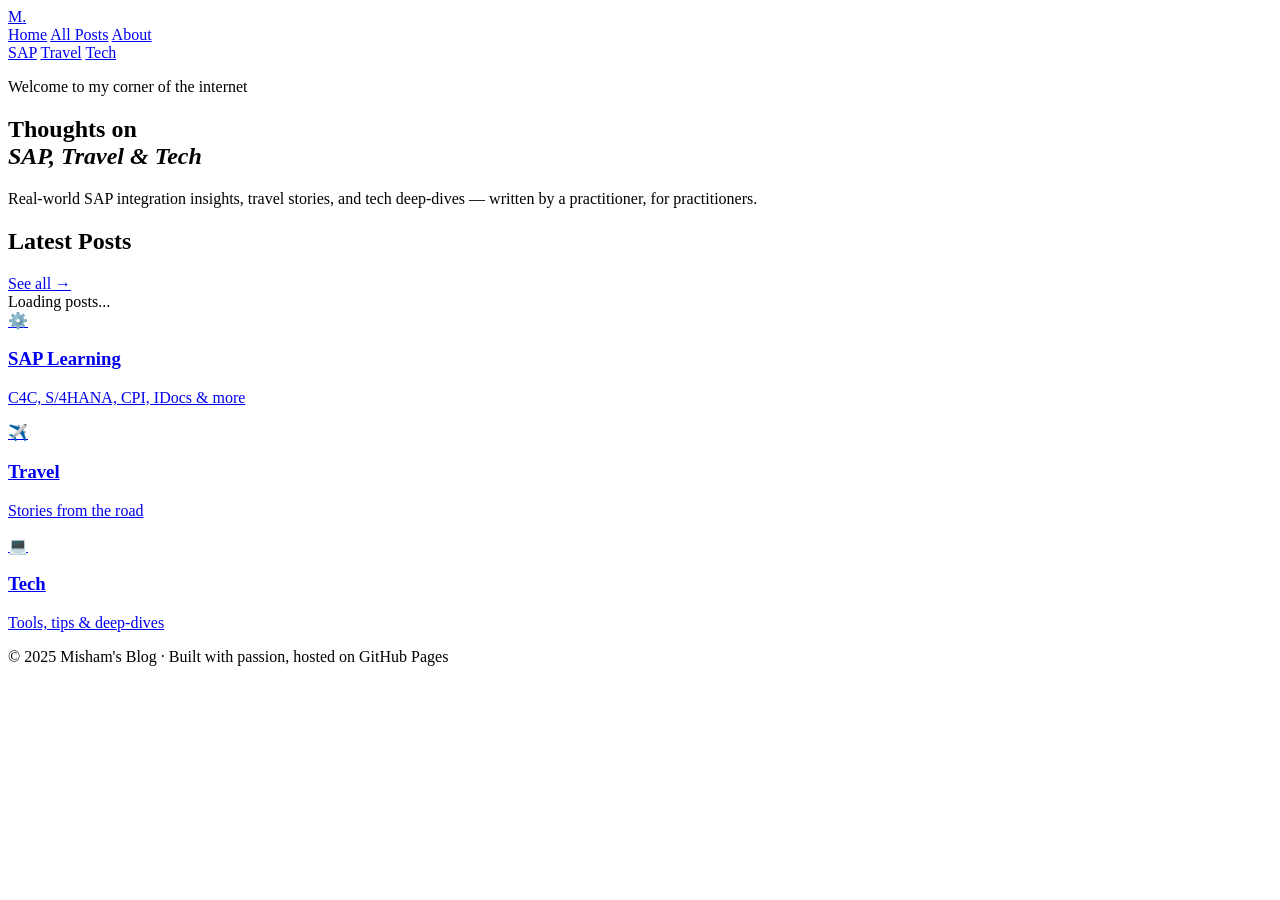
==== commit eb90487a: "Add files via upload" ====
--- a/index.html
+++ b/index.html
@@ -1,190 +1,70 @@
 <!DOCTYPE html>
 <html lang="en">
 <head>
-<meta charset="UTF-8"/><meta name="viewport" content="width=device-width,initial-scale=1.0"/>
-<title>Topics — Misham Warsi</title>
-<link rel="preconnect" href="https://fonts.googleapis.com"/>
-<link href="https://fonts.googleapis.com/css2?family=Cormorant+Garamond:ital,wght@0,400;0,600;0,700;1,400;1,600&family=Inter:wght@300;400;500&display=swap" rel="stylesheet"/>
-<style>
-*,*::before,*::after{box-sizing:border-box;margin:0;padding:0}
-html{font-size:16px;scroll-behavior:smooth;-webkit-text-size-adjust:100%}
-body{background:#fafaf8;color:#1a1a1a;font-family:'Inter',system-ui,sans-serif;font-weight:300;line-height:1.7;overflow-x:hidden}
-a{color:inherit;text-decoration:none}button,input{font-family:inherit;border:none;outline:none;background:none}button{cursor:pointer}
-:root{--bg:#fafaf8;--bg2:#f2f0eb;--ink:#1a1a1a;--ink2:#6b6b6b;--ink3:#b0afa9;--line:rgba(26,26,26,0.1);--warm:#c8964a;--warm2:#e8b96a;--surface:#ffffff;--fh:'Cormorant Garamond',Georgia,serif;--ease2:cubic-bezier(0.16,1,0.3,1)}
-.container{max-width:1200px;margin:0 auto;padding:0 40px}
-.reveal{opacity:0;transform:translateY(28px);transition:opacity .75s var(--ease2),transform .75s var(--ease2);transition-delay:var(--d,0s)}.reveal.visible{opacity:1;transform:none}
-/* HEADER */
-.site-header{position:fixed;top:0;left:0;right:0;z-index:100;padding:0 40px;transition:background .4s,border-color .4s,backdrop-filter .4s;border-bottom:1px solid transparent}
-.site-header.scrolled{background:rgba(250,250,248,0.92);backdrop-filter:blur(16px);-webkit-backdrop-filter:blur(16px);border-color:var(--line)}
-.header-inner{max-width:1200px;margin:0 auto;height:72px;display:flex;align-items:center;justify-content:space-between;gap:24px}
-.logo{display:flex;flex-direction:column;gap:1px;user-select:none}
-.logo-main{font-family:var(--fh);font-size:1.45rem;font-weight:600;letter-spacing:.02em;line-height:1;color:var(--ink)}
-.logo-main span{color:var(--warm);font-style:italic}
-.logo-dot{display:block;width:24px;height:1px;background:var(--warm);margin-top:4px}
-.main-nav{display:flex;align-items:center;gap:36px}
-.nav-link{font-size:.78rem;font-weight:400;letter-spacing:.08em;text-transform:uppercase;color:var(--ink2);position:relative;padding-bottom:3px;transition:color .2s}
-.nav-link::after{content:'';position:absolute;bottom:0;left:0;width:0;height:1px;background:var(--warm);transition:width .3s}
-.nav-link:hover,.nav-link.active{color:var(--ink)}.nav-link:hover::after,.nav-link.active::after{width:100%}
-.header-socials{display:flex;align-items:center;gap:18px}
-.soc-link{display:flex;align-items:center;justify-content:center;width:32px;height:32px;color:var(--ink2);transition:color .2s,transform .2s}
-.soc-link:hover{color:var(--ink);transform:translateY(-2px)}.soc-link svg{width:17px;height:17px}
-.burger{display:none;flex-direction:column;gap:5px;padding:4px;width:36px}
-.burger-line{display:block;height:1.5px;background:var(--ink);border-radius:2px;transition:transform .3s,opacity .3s}
-.burger-line:nth-child(2){width:70%}
-.mobile-nav{display:none;position:fixed;inset:0;z-index:99;background:#fafaf8;padding:100px 40px 60px;flex-direction:column;gap:8px}
-.mobile-nav.open{display:flex}
-.mob-link{font-family:var(--fh);font-size:2.4rem;font-weight:600;color:var(--ink2);padding:8px 0;border-bottom:1px solid var(--line);transition:color .2s}
-.mob-link:hover,.mob-link.active{color:var(--ink)}
-.mob-socials{display:flex;gap:20px;margin-top:32px}
-.mob-soc{font-size:.8rem;font-weight:500;letter-spacing:.06em;text-transform:uppercase;color:var(--ink2);transition:color .2s}
-.mob-soc:hover{color:var(--warm)}
-/* PAGE HERO */
-.page-hero{padding:160px 0 80px;border-bottom:1px solid var(--line);background:var(--bg)}
-.ph-inner{max-width:1200px;margin:0 auto;padding:0 40px}
-.ph-eyebrow{display:flex;align-items:center;gap:12px;font-size:.68rem;font-weight:500;letter-spacing:.16em;text-transform:uppercase;color:var(--warm);margin-bottom:16px}
-.ph-eyebrow::before{content:'';width:24px;height:1px;background:var(--warm)}
-.ph-h1{font-family:var(--fh);font-size:clamp(2.8rem,6vw,6rem);font-weight:600;line-height:1.0;letter-spacing:-.01em}
-.ph-h1 em{font-style:italic;color:var(--warm)}
-.ph-desc{font-size:.96rem;color:var(--ink2);max-width:500px;line-height:1.8;margin-top:24px}
-/* TOPICS LIST */
-.topics-list-sec{padding:80px 0 100px;background:var(--bg)}
-.topic-item{border-bottom:1px solid var(--line);transition:background .2s}
-.topic-item:first-child{border-top:1px solid var(--line)}
-.topic-row{display:grid;grid-template-columns:60px 1fr 2fr auto;gap:32px;align-items:start;padding:40px 0;cursor:pointer}
-.topic-row:hover .ti-title{color:var(--warm)}
-.ti-num{font-family:var(--fh);font-size:1rem;font-weight:600;color:var(--ink3);padding-top:4px}
-.ti-icon{font-size:1.8rem;line-height:1}
-.ti-main{}
-.ti-title{font-family:var(--fh);font-size:1.5rem;font-weight:600;margin-bottom:6px;transition:color .2s}
-.ti-tags{display:flex;flex-wrap:wrap;gap:6px;margin-top:8px}
-.ti-tag{font-size:.62rem;font-weight:500;letter-spacing:.1em;text-transform:uppercase;color:var(--ink3);border:1px solid var(--line);padding:3px 9px}
-.ti-desc{font-size:.86rem;color:var(--ink2);line-height:1.7;padding-top:5px}
-.ti-right{text-align:right;padding-top:5px}
-.ti-count{font-family:var(--fh);font-size:2rem;font-weight:600;color:var(--ink3);line-height:1}
-.ti-count-label{font-size:.62rem;letter-spacing:.12em;text-transform:uppercase;color:var(--ink3)}
-/* RECENT PER TOPIC */
-.recent-sec{padding:0 0 100px;background:var(--bg2)}
-.rs-header{display:flex;align-items:center;justify-content:space-between;padding:32px 0 20px;border-bottom:1px solid var(--line);margin-bottom:24px}
-.rs-label{display:flex;align-items:center;gap:10px;font-size:.7rem;font-weight:500;letter-spacing:.14em;text-transform:uppercase;color:var(--ink)}
-.rs-all{font-size:.72rem;font-weight:500;letter-spacing:.06em;text-transform:uppercase;color:var(--warm);transition:opacity .2s}
-.rs-all:hover{opacity:.7}
-.mini-grid{display:grid;grid-template-columns:repeat(3,1fr);gap:1px;margin-bottom:40px}
-.mini-card{background:var(--surface);border:1px solid var(--line);padding:24px 22px;transition:background .2s,transform .25s var(--ease2)}
-.mini-card:hover{background:#fff;transform:translateY(-3px)}
-.mc-cat{font-size:.6rem;font-weight:500;letter-spacing:.12em;text-transform:uppercase;color:var(--warm);margin-bottom:10px}
-.mc-title{font-family:var(--fh);font-size:1rem;font-weight:600;line-height:1.3;margin-bottom:8px}
-.mc-date{font-size:.68rem;color:var(--ink3)}
-/* FOOTER */
-.site-footer{background:var(--bg);border-top:1px solid var(--line);padding:60px 0 40px}
-.footer-grid{display:grid;grid-template-columns:2fr 1fr 1fr 1fr;gap:48px;margin-bottom:48px}
-.footer-brand .logo-main{font-size:1.2rem}
-.footer-brand p{font-size:.8rem;color:var(--ink2);line-height:1.7;max-width:220px;margin-top:12px}
-.footer-socials{display:flex;gap:14px;margin-top:18px}
-.f-soc{width:34px;height:34px;border:1px solid var(--line);display:flex;align-items:center;justify-content:center;color:var(--ink2);transition:color .2s,border-color .2s,background .2s}
-.f-soc svg{width:15px;height:15px}
-.f-soc:hover{border-color:var(--ink);background:var(--ink);color:#fafaf8}
-.footer-col h4{font-size:.68rem;font-weight:500;letter-spacing:.14em;text-transform:uppercase;color:var(--ink3);margin-bottom:16px}
-.footer-col a{display:block;font-size:.82rem;color:var(--ink2);margin-bottom:10px;transition:color .2s}
-.footer-col a:hover{color:var(--warm)}
-.footer-bottom{border-top:1px solid var(--line);padding-top:28px;display:flex;align-items:center;justify-content:space-between;flex-wrap:wrap;gap:14px}
-.footer-copy{font-size:.74rem;color:var(--ink3)}
-.footer-links{display:flex;gap:24px}
-.footer-links a{font-size:.74rem;color:var(--ink3);transition:color .2s}
-.footer-links a:hover{color:var(--ink)}
-@media(max-width:1024px){.footer-grid{grid-template-columns:1fr 1fr;gap:32px}.topic-row{grid-template-columns:40px 1fr 1fr auto;gap:20px}.mini-grid{grid-template-columns:1fr 1fr}}
-@media(max-width:768px){.main-nav,.header-socials{display:none}.burger{display:flex}.container{padding:0 20px}.ph-inner{padding:0 20px}.site-header{padding:0 20px}.topic-row{grid-template-columns:1fr;gap:8px}.ti-num,.ti-right{display:none}.mini-grid{grid-template-columns:1fr}.footer-grid{grid-template-columns:1fr 1fr;gap:24px}}
-@media(max-width:480px){.footer-grid{grid-template-columns:1fr}.mobile-nav{padding:100px 20px 60px}}
-</style>
+<meta charset="UTF-8">
+<meta name="viewport" content="width=device-width, initial-scale=1.0">
+<title>Misham's Blog — SAP | Travel | Tech</title>
+<link rel="stylesheet" href="style.css">
+<link href="https://fonts.googleapis.com/css2?family=DM+Serif+Display:ital@0;1&family=DM+Sans:wght@300;400;500;600&display=swap" rel="stylesheet">
 </head>
 <body>
-<nav class="mobile-nav" id="mobile-nav" aria-hidden="true">
-  <a href="index.html" class="mob-link">Home</a><a href="topics.html" class="mob-link active">Topics</a><a href="blog.html" class="mob-link">Blog</a><a href="about.html" class="mob-link">About</a><a href="contact.html" class="mob-link">Contact</a>
-  <div class="mob-socials"><a href="#" class="mob-soc">LinkedIn</a><a href="#" class="mob-soc">GitHub</a><a href="#" class="mob-soc">Twitter</a></div>
-</nav>
-<header class="site-header" id="site-header">
-  <div class="header-inner">
-    <a href="index.html" class="logo"><span class="logo-main">Misham <span>Warsi</span></span><span class="logo-dot"></span></a>
-    <nav class="main-nav">
-      <a href="index.html" class="nav-link">Home</a><a href="topics.html" class="nav-link active">Topics</a><a href="blog.html" class="nav-link">Blog</a><a href="about.html" class="nav-link">About</a><a href="contact.html" class="nav-link">Contact</a>
-    </nav>
-    <div class="header-socials">
-      <a href="#" class="soc-link" title="LinkedIn"><svg viewBox="0 0 24 24" fill="none" stroke="currentColor" stroke-width="1.8" stroke-linecap="round" stroke-linejoin="round"><path d="M16 8a6 6 0 0 1 6 6v7h-4v-7a2 2 0 0 0-2-2 2 2 0 0 0-2 2v7h-4v-7a6 6 0 0 1 6-6z"/><rect x="2" y="9" width="4" height="12"/><circle cx="4" cy="4" r="2"/></svg></a>
-      <a href="#" class="soc-link" title="GitHub"><svg viewBox="0 0 24 24" fill="none" stroke="currentColor" stroke-width="1.8" stroke-linecap="round" stroke-linejoin="round"><path d="M9 19c-5 1.5-5-2.5-7-3m14 6v-3.87a3.37 3.37 0 0 0-.94-2.61c3.14-.35 6.44-1.54 6.44-7A5.44 5.44 0 0 0 20 4.77 5.07 5.07 0 0 0 19.91 1S18.73.65 16 2.48a13.38 13.38 0 0 0-7 0C6.27.65 5.09 1 5.09 1A5.07 5.07 0 0 0 5 4.77a5.44 5.44 0 0 0-1.5 3.78c0 5.42 3.3 6.61 6.44 7A3.37 3.37 0 0 0 9 18.13V22"/></svg></a>
-      <a href="#" class="soc-link" title="Twitter"><svg viewBox="0 0 24 24" fill="currentColor"><path d="M18.244 2.25h3.308l-7.227 8.26 8.502 11.24H16.17l-5.214-6.817L4.99 21.75H1.68l7.73-8.835L1.254 2.25H8.08l4.713 6.231zm-1.161 17.52h1.833L7.084 4.126H5.117z"/></svg></a>
+
+<header class="site-header">
+  <nav class="nav-container">
+    <a href="index.html" class="logo">M<span>.</span></a>
+    <div class="nav-links">
+      <a href="index.html" class="active">Home</a>
+      <a href="blog.html">All Posts</a>
+      <a href="about.html">About</a>
     </div>
-    <button class="burger" id="burger" aria-label="Toggle menu"><span class="burger-line"></span><span class="burger-line"></span><span class="burger-line"></span></button>
-  </div>
+    <div class="nav-tags">
+      <a href="blog.html?cat=sap" class="tag tag-sap">SAP</a>
+      <a href="blog.html?cat=travel" class="tag tag-travel">Travel</a>
+      <a href="blog.html?cat=tech" class="tag tag-tech">Tech</a>
+    </div>
+  </nav>
 </header>
 
-<section class="page-hero">
-  <div class="ph-inner">
-    <div class="ph-eyebrow reveal">Content Categories</div>
-    <h1 class="ph-h1 reveal" style="--d:.1s">Browse<br><em>Topics</em></h1>
-    <p class="ph-desc reveal" style="--d:.22s">Six content pillars covering the full SAP and enterprise technology spectrum — from beginner roadmaps to advanced integration architecture.</p>
-  </div>
-</section>
+<main>
+  <section class="hero">
+    <p class="hero-label">Welcome to my corner of the internet</p>
+    <h1 class="hero-title">Thoughts on<br><em>SAP, Travel & Tech</em></h1>
+    <p class="hero-sub">Real-world SAP integration insights, travel stories, and tech deep-dives — written by a practitioner, for practitioners.</p>
+  </section>
 
-<section class="topics-list-sec">
-  <div class="container">
-    <div class="topic-item reveal" style="--d:.05s">
-      <div class="topic-row"><div class="ti-num">01</div><div class="ti-icon">⚙️</div><div class="ti-main"><div class="ti-title">SAP Configuration</div><div class="ti-tags"><span class="ti-tag">S/4HANA</span><span class="ti-tag">ECC</span><span class="ti-tag">IMG</span><span class="ti-tag">MM</span><span class="ti-tag">FI</span><span class="ti-tag">SD</span></div></div><div class="ti-desc">Deep dives into IMG settings, enterprise structure, org units and module-level configuration across SAP S/4HANA and ECC systems.</div><div class="ti-right"><div class="ti-count">12</div><div class="ti-count-label">Articles</div></div></div>
+  <section class="posts-section">
+    <div class="section-header">
+      <h2>Latest Posts</h2>
+      <a href="blog.html" class="see-all">See all →</a>
     </div>
-    <div class="topic-item reveal" style="--d:.1s">
-      <div class="topic-row"><div class="ti-num">02</div><div class="ti-icon">🔗</div><div class="ti-main"><div class="ti-title">Integration & Middleware</div><div class="ti-tags"><span class="ti-tag">PI/PO</span><span class="ti-tag">BTP</span><span class="ti-tag">IDoc</span><span class="ti-tag">ALE</span><span class="ti-tag">RFC</span><span class="ti-tag">BAPI</span></div></div><div class="ti-desc">SAP PI/PO, BTP Integration Suite, IDoc, ALE, RFC, BAPI, REST & SOAP — every interface pattern, explained with real project examples.</div><div class="ti-right"><div class="ti-count">18</div><div class="ti-count-label">Articles</div></div></div>
+    <div class="posts-grid" id="posts-grid">
+      <div class="loading-state">Loading posts...</div>
     </div>
-    <div class="topic-item reveal" style="--d:.15s">
-      <div class="topic-row"><div class="ti-num">03</div><div class="ti-icon">📘</div><div class="ti-main"><div class="ti-title">SAP Learning Paths</div><div class="ti-tags"><span class="ti-tag">Beginner</span><span class="ti-tag">Certification</span><span class="ti-tag">Roadmap</span></div></div><div class="ti-desc">Structured roadmaps from beginner to expert level. Module guides, certification tips, trial system setup and hands-on exercises.</div><div class="ti-right"><div class="ti-count">15</div><div class="ti-count-label">Articles</div></div></div>
-    </div>
-    <div class="topic-item reveal" style="--d:.2s">
-      <div class="topic-row"><div class="ti-num">04</div><div class="ti-icon">💻</div><div class="ti-main"><div class="ti-title">ABAP & Development</div><div class="ti-tags"><span class="ti-tag">ABAP OOP</span><span class="ti-tag">RAP</span><span class="ti-tag">CDS</span><span class="ti-tag">BAdI</span></div></div><div class="ti-desc">ABAP OOP, BAdIs, Enhancements, CDS Views, RAP framework — from classic ABAP programming to modern cloud-native patterns.</div><div class="ti-right"><div class="ti-count">10</div><div class="ti-count-label">Articles</div></div></div>
-    </div>
-    <div class="topic-item reveal" style="--d:.25s">
-      <div class="topic-row"><div class="ti-num">05</div><div class="ti-icon">☁️</div><div class="ti-main"><div class="ti-title">SAP BTP & Cloud</div><div class="ti-tags"><span class="ti-tag">CAP</span><span class="ti-tag">BTP</span><span class="ti-tag">Cloud Foundry</span><span class="ti-tag">Kyma</span></div></div><div class="ti-desc">SAP Business Technology Platform, CAP model, BTP Integration Suite, extension apps and cloud architecture best practices.</div><div class="ti-right"><div class="ti-count">9</div><div class="ti-count-label">Articles</div></div></div>
-    </div>
-    <div class="topic-item reveal" style="--d:.3s">
-      <div class="topic-row"><div class="ti-num">06</div><div class="ti-icon">🚀</div><div class="ti-main"><div class="ti-title">General Technology</div><div class="ti-tags"><span class="ti-tag">AI</span><span class="ti-tag">DevOps</span><span class="ti-tag">APIs</span><span class="ti-tag">Microservices</span></div></div><div class="ti-desc">AI in enterprise, microservices, DevOps, API design and the broader tech trends most relevant to SAP and enterprise developers.</div><div class="ti-right"><div class="ti-count">11</div><div class="ti-count-label">Articles</div></div></div>
-    </div>
-  </div>
-</section>
+  </section>
 
-<section class="recent-sec">
-  <div class="container">
-    <div class="rs-header reveal"><span class="rs-label">⚙️ Recent — Configuration</span><a href="blog.html" class="rs-all">View All →</a></div>
-    <div class="mini-grid">
-      <div class="mini-card reveal" style="--d:.1s"><div class="mc-cat">SAP Configuration</div><div class="mc-title">SAP FI General Ledger: Chart of Accounts to Posting Period</div><div class="mc-date">Jan 28, 2025 · 9 min</div></div>
-      <div class="mini-card reveal" style="--d:.2s"><div class="mc-cat">SAP Configuration</div><div class="mc-title">SAP MM Org Structure: Company Code, Plant & Storage Location</div><div class="mc-date">Feb 22, 2025 · 7 min</div></div>
-      <div class="mini-card reveal" style="--d:.3s"><div class="mc-cat">SAP Configuration</div><div class="mc-title">SAP SD Order-to-Cash: Complete Configuration Checklist</div><div class="mc-date">Nov 15, 2024 · 13 min</div></div>
-    </div>
-    <div class="rs-header reveal"><span class="rs-label">🔗 Recent — Integration</span><a href="blog.html" class="rs-all">View All →</a></div>
-    <div class="mini-grid">
-      <div class="mini-card reveal" style="--d:.1s"><div class="mc-cat">Integration</div><div class="mc-title">Migrating SAP PI/PO to BTP Integration Suite: Zero-Downtime Guide</div><div class="mc-date">Mar 10, 2025 · 12 min</div></div>
-      <div class="mini-card reveal" style="--d:.2s"><div class="mc-cat">Integration</div><div class="mc-title">IDoc Architecture: Segments, Control Records & Partner Profiles</div><div class="mc-date">Jan 20, 2025 · 11 min</div></div>
-      <div class="mini-card reveal" style="--d:.3s"><div class="mc-cat">Integration</div><div class="mc-title">RFC vs BAPI vs Web Services: Choosing the Right Interface</div><div class="mc-date">Nov 28, 2024 · 10 min</div></div>
-    </div>
-  </div>
-</section>
+  <section class="categories-strip">
+    <a href="blog.html?cat=sap" class="cat-card cat-sap">
+      <span class="cat-icon">⚙️</span>
+      <h3>SAP Learning</h3>
+      <p>C4C, S/4HANA, CPI, IDocs & more</p>
+    </a>
+    <a href="blog.html?cat=travel" class="cat-card cat-travel">
+      <span class="cat-icon">✈️</span>
+      <h3>Travel</h3>
+      <p>Stories from the road</p>
+    </a>
+    <a href="blog.html?cat=tech" class="cat-card cat-tech">
+      <span class="cat-icon">💻</span>
+      <h3>Tech</h3>
+      <p>Tools, tips & deep-dives</p>
+    </a>
+  </section>
+</main>
 
 <footer class="site-footer">
-  <div class="container">
-    <div class="footer-grid">
-      <div class="footer-brand"><a href="index.html" class="logo"><span class="logo-main">Misham <span>Warsi</span></span><span class="logo-dot"></span></a><p>Practical SAP and enterprise tech for consultants, developers and learners.</p><div class="footer-socials"><a href="#" class="f-soc"><svg viewBox="0 0 24 24" fill="none" stroke="currentColor" stroke-width="1.8" stroke-linecap="round" stroke-linejoin="round"><path d="M16 8a6 6 0 0 1 6 6v7h-4v-7a2 2 0 0 0-2-2 2 2 0 0 0-2 2v7h-4v-7a6 6 0 0 1 6-6z"/><rect x="2" y="9" width="4" height="12"/><circle cx="4" cy="4" r="2"/></svg></a><a href="#" class="f-soc"><svg viewBox="0 0 24 24" fill="none" stroke="currentColor" stroke-width="1.8" stroke-linecap="round" stroke-linejoin="round"><path d="M9 19c-5 1.5-5-2.5-7-3m14 6v-3.87a3.37 3.37 0 0 0-.94-2.61c3.14-.35 6.44-1.54 6.44-7A5.44 5.44 0 0 0 20 4.77 5.07 5.07 0 0 0 19.91 1S18.73.65 16 2.48a13.38 13.38 0 0 0-7 0C6.27.65 5.09 1 5.09 1A5.07 5.07 0 0 0 5 4.77a5.44 5.44 0 0 0-1.5 3.78c0 5.42 3.3 6.61 6.44 7A3.37 3.37 0 0 0 9 18.13V22"/></svg></a><a href="#" class="f-soc"><svg viewBox="0 0 24 24" fill="currentColor"><path d="M18.244 2.25h3.308l-7.227 8.26 8.502 11.24H16.17l-5.214-6.817L4.99 21.75H1.68l7.73-8.835L1.254 2.25H8.08l4.713 6.231zm-1.161 17.52h1.833L7.084 4.126H5.117z"/></svg></a></div></div>
-      <div class="footer-col"><h4>Pages</h4><a href="index.html">Home</a><a href="topics.html">Topics</a><a href="blog.html">Blog</a><a href="about.html">About</a><a href="contact.html">Contact</a></div>
-      <div class="footer-col"><h4>Topics</h4><a href="topics.html">SAP Configuration</a><a href="topics.html">Integration</a><a href="topics.html">ABAP Dev</a><a href="topics.html">SAP BTP</a><a href="topics.html">Technology</a></div>
-      <div class="footer-col"><h4>Connect</h4><a href="#">LinkedIn</a><a href="#">GitHub</a><a href="#">Twitter / X</a><a href="#">RSS Feed</a></div>
-    </div>
-    <div class="footer-bottom"><span class="footer-copy">© 2025 Misham Warsi. All rights reserved.</span><div class="footer-links"><a href="#">Privacy</a><a href="#">Sitemap</a></div></div>
-  </div>
+  <p>© 2025 Misham's Blog · Built with passion, hosted on GitHub Pages</p>
 </footer>
-<script>
-'use strict';
-const hdr=document.getElementById('site-header');
-window.addEventListener('scroll',()=>hdr.classList.toggle('scrolled',scrollY>20),{passive:true});
-const burger=document.getElementById('burger'),mob=document.getElementById('mobile-nav');
-burger.addEventListener('click',()=>{const o=mob.classList.toggle('open');burger.setAttribute('aria-expanded',o);mob.setAttribute('aria-hidden',!o);const l=burger.querySelectorAll('.burger-line');if(o){l[0].style.transform='translateY(6.5px) rotate(45deg)';l[1].style.opacity='0';l[2].style.transform='translateY(-6.5px) rotate(-45deg)'}else l.forEach(x=>{x.style.transform='';x.style.opacity='';})});
-mob.querySelectorAll('a').forEach(a=>a.addEventListener('click',()=>{mob.classList.remove('open');burger.querySelectorAll('.burger-line').forEach(l=>{l.style.transform='';l.style.opacity='';});}));
-const obs=new IntersectionObserver(e=>{e.forEach(x=>{if(x.isIntersecting){x.target.classList.add('visible');obs.unobserve(x.target);}});},{threshold:.08,rootMargin:'0px 0px -40px 0px'});
-document.querySelectorAll('.reveal').forEach(el=>obs.observe(el));
-window.addEventListener('load',()=>document.querySelectorAll('.page-hero .reveal').forEach((el,i)=>setTimeout(()=>el.classList.add('visible'),i*120)));
-</script>
+
+<script src="js/app.js"></script>
 </body>
 </html>
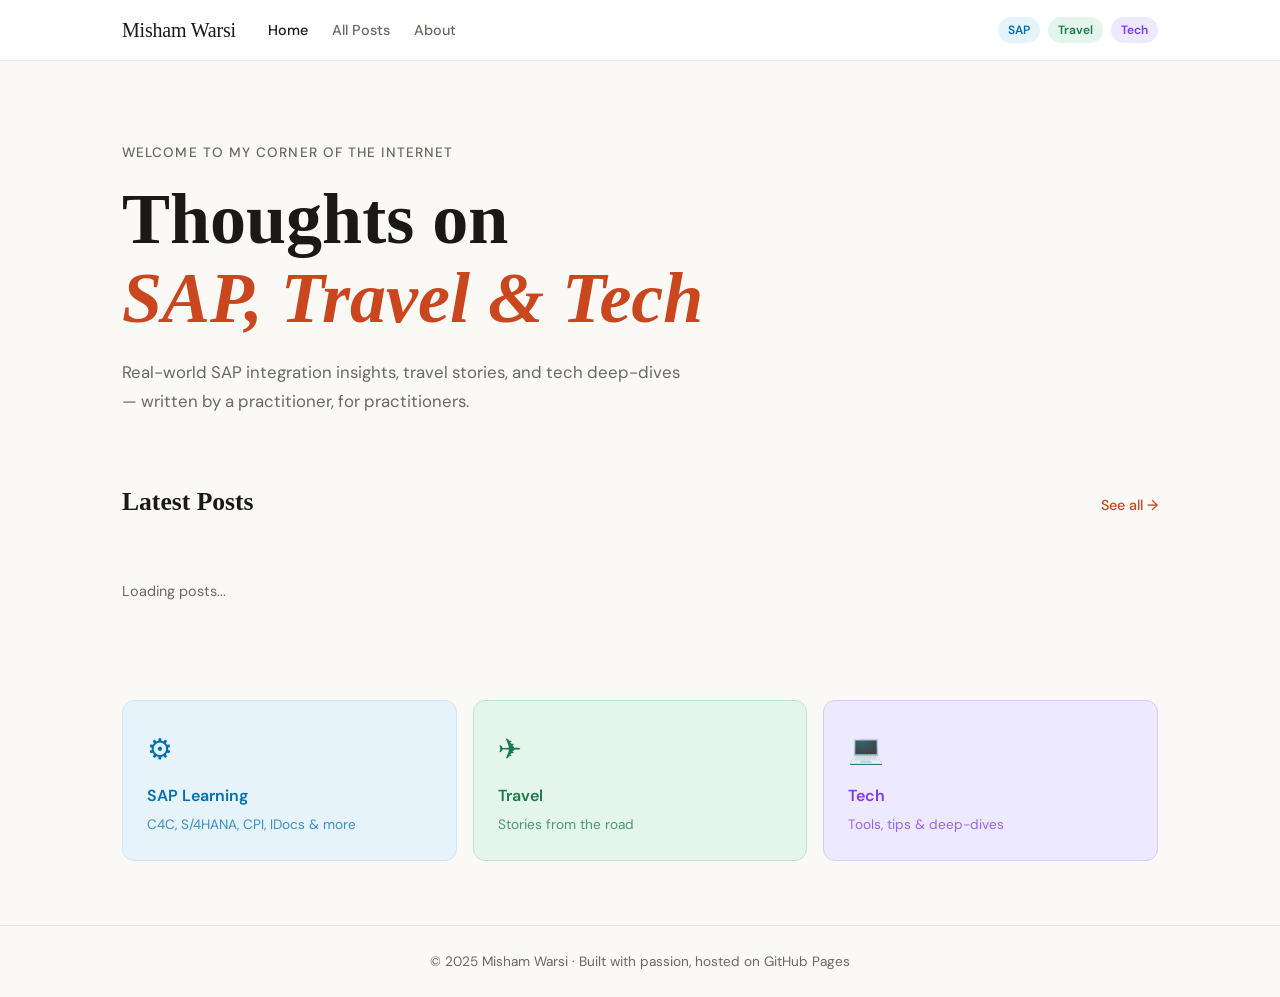
==== commit ae404ca0: "Add files via upload new files uploaded" ====
--- a/index.html
+++ b/index.html
@@ -3,7 +3,7 @@
 <head>
 <meta charset="UTF-8">
 <meta name="viewport" content="width=device-width, initial-scale=1.0">
-<title>Misham's Blog — SAP | Travel | Tech</title>
+<title>Misham Warsi — SAP | Travel | Tech</title>
 <link rel="stylesheet" href="style.css">
 <link href="https://fonts.googleapis.com/css2?family=DM+Serif+Display:ital@0;1&family=DM+Sans:wght@300;400;500;600&display=swap" rel="stylesheet">
 </head>
@@ -11,7 +11,7 @@
 
 <header class="site-header">
   <nav class="nav-container">
-    <a href="index.html" class="logo">M<span>.</span></a>
+    <a href="index.html" class="logo">Misham Warsi</a>
     <div class="nav-links">
       <a href="index.html" class="active">Home</a>
       <a href="blog.html">All Posts</a>
@@ -62,7 +62,7 @@
 </main>
 
 <footer class="site-footer">
-  <p>© 2025 Misham's Blog · Built with passion, hosted on GitHub Pages</p>
+  <p>© 2025 Misham Warsi · Built with passion, hosted on GitHub Pages</p>
 </footer>
 
 <script src="js/app.js"></script>
--- a/style.css
+++ b/style.css
@@ -0,0 +1,687 @@
+/* ===========================
+   MISHAM'S BLOG — style.css
+   =========================== */
+
+*, *::before, *::after { box-sizing: border-box; margin: 0; padding: 0; }
+
+:root {
+  --clr-bg: #faf9f6;
+  --clr-surface: #ffffff;
+  --clr-text: #1a1916;
+  --clr-muted: #6b6860;
+  --clr-border: #e8e5df;
+  --clr-sap: #0070b1;
+  --clr-sap-bg: #e6f3fb;
+  --clr-travel: #1a7a4a;
+  --clr-travel-bg: #e4f5ec;
+  --clr-tech: #7c3aed;
+  --clr-tech-bg: #ede9fe;
+  --clr-accent: #c9461e;
+  --font-display: 'DM Serif Display', Georgia, serif;
+  --font-body: 'DM Sans', system-ui, sans-serif;
+}
+
+html { scroll-behavior: smooth; }
+
+body {
+  font-family: var(--font-body);
+  background: var(--clr-bg);
+  color: var(--clr-text);
+  font-size: 16px;
+  line-height: 1.7;
+  min-height: 100vh;
+  display: flex;
+  flex-direction: column;
+}
+
+/* ===== HEADER / NAV ===== */
+.site-header {
+  background: var(--clr-surface);
+  border-bottom: 1px solid var(--clr-border);
+  position: sticky;
+  top: 0;
+  z-index: 100;
+}
+
+.nav-container {
+  max-width: 1100px;
+  margin: 0 auto;
+  padding: 0 2rem;
+  height: 60px;
+  display: flex;
+  align-items: center;
+  gap: 2rem;
+}
+
+.logo {
+  font-family: var(--font-display);
+  font-size: 1.25rem;
+  color: var(--clr-text);
+  text-decoration: none;
+  flex-shrink: 0;
+  letter-spacing: -0.01em;
+}
+.logo span { color: var(--clr-accent); }
+
+.nav-links {
+  display: flex;
+  gap: 1.5rem;
+}
+
+.nav-links a {
+  text-decoration: none;
+  color: var(--clr-muted);
+  font-size: 0.9rem;
+  font-weight: 500;
+  transition: color 0.2s;
+}
+.nav-links a:hover, .nav-links a.active { color: var(--clr-text); }
+
+.nav-tags {
+  display: flex;
+  gap: 0.5rem;
+  margin-left: auto;
+}
+
+.tag {
+  font-size: 0.75rem;
+  font-weight: 600;
+  padding: 3px 10px;
+  border-radius: 20px;
+  text-decoration: none;
+  transition: opacity 0.2s;
+}
+.tag:hover { opacity: 0.8; }
+.tag-sap { background: var(--clr-sap-bg); color: var(--clr-sap); }
+.tag-travel { background: var(--clr-travel-bg); color: var(--clr-travel); }
+.tag-tech { background: var(--clr-tech-bg); color: var(--clr-tech); }
+
+/* ===== HERO ===== */
+.hero {
+  max-width: 1100px;
+  margin: 0 auto;
+  padding: 5rem 2rem 3rem;
+}
+
+.hero-label {
+  font-size: 0.85rem;
+  font-weight: 500;
+  letter-spacing: 0.08em;
+  text-transform: uppercase;
+  color: var(--clr-muted);
+  margin-bottom: 1rem;
+}
+
+.hero-title {
+  font-family: var(--font-display);
+  font-size: clamp(2.5rem, 6vw, 4.5rem);
+  line-height: 1.1;
+  margin-bottom: 1.25rem;
+  color: var(--clr-text);
+}
+
+.hero-title em {
+  font-style: italic;
+  color: var(--clr-accent);
+}
+
+.hero-sub {
+  max-width: 560px;
+  color: var(--clr-muted);
+  font-size: 1.05rem;
+}
+
+/* ===== POSTS SECTION ===== */
+.posts-section {
+  max-width: 1100px;
+  margin: 0 auto;
+  padding: 1rem 2rem 4rem;
+}
+
+.section-header {
+  display: flex;
+  align-items: baseline;
+  justify-content: space-between;
+  margin-bottom: 1.5rem;
+}
+
+.section-header h2 {
+  font-family: var(--font-display);
+  font-size: 1.6rem;
+}
+
+.see-all {
+  color: var(--clr-accent);
+  text-decoration: none;
+  font-size: 0.9rem;
+  font-weight: 500;
+}
+
+.posts-grid {
+  display: grid;
+  grid-template-columns: repeat(auto-fill, minmax(320px, 1fr));
+  gap: 1.5rem;
+}
+
+.post-card {
+  background: var(--clr-surface);
+  border: 1px solid var(--clr-border);
+  border-radius: 12px;
+  padding: 1.5rem;
+  text-decoration: none;
+  color: inherit;
+  transition: transform 0.2s, box-shadow 0.2s;
+  display: block;
+}
+
+.post-card:hover {
+  transform: translateY(-3px);
+  box-shadow: 0 8px 24px rgba(0,0,0,0.07);
+}
+
+.post-card-meta {
+  display: flex;
+  align-items: center;
+  gap: 0.75rem;
+  margin-bottom: 0.75rem;
+}
+
+.post-card-date {
+  font-size: 0.78rem;
+  color: var(--clr-muted);
+}
+
+.post-card h3 {
+  font-family: var(--font-display);
+  font-size: 1.2rem;
+  line-height: 1.3;
+  margin-bottom: 0.5rem;
+}
+
+.post-card p {
+  font-size: 0.9rem;
+  color: var(--clr-muted);
+  line-height: 1.5;
+  display: -webkit-box;
+  -webkit-line-clamp: 2;
+  -webkit-box-orient: vertical;
+  overflow: hidden;
+}
+
+/* ===== CATEGORIES STRIP ===== */
+.categories-strip {
+  max-width: 1100px;
+  margin: 0 auto 4rem;
+  padding: 0 2rem;
+  display: grid;
+  grid-template-columns: repeat(3, 1fr);
+  gap: 1rem;
+}
+
+.cat-card {
+  padding: 1.5rem;
+  border-radius: 12px;
+  text-decoration: none;
+  color: inherit;
+  transition: transform 0.2s;
+  border: 1px solid transparent;
+}
+.cat-card:hover { transform: translateY(-2px); }
+.cat-card .cat-icon { font-size: 1.8rem; display: block; margin-bottom: 0.5rem; }
+.cat-card h3 { font-size: 1rem; font-weight: 600; margin-bottom: 0.25rem; }
+.cat-card p { font-size: 0.85rem; opacity: 0.75; }
+
+.cat-sap { background: var(--clr-sap-bg); color: var(--clr-sap); border-color: #cce5f5; }
+.cat-travel { background: var(--clr-travel-bg); color: var(--clr-travel); border-color: #b8e6cc; }
+.cat-tech { background: var(--clr-tech-bg); color: var(--clr-tech); border-color: #d4c8f8; }
+
+/* ===== BLOG LIST PAGE ===== */
+.blog-main {
+  max-width: 800px;
+  margin: 0 auto;
+  padding: 3rem 2rem 4rem;
+  flex: 1;
+}
+
+.blog-header {
+  margin-bottom: 2rem;
+}
+
+.blog-header h1 {
+  font-family: var(--font-display);
+  font-size: 2.5rem;
+  margin-bottom: 1rem;
+}
+
+.filter-bar {
+  display: flex;
+  gap: 0.5rem;
+}
+
+.filter-btn {
+  padding: 6px 16px;
+  border-radius: 20px;
+  border: 1px solid var(--clr-border);
+  background: transparent;
+  cursor: pointer;
+  font-size: 0.85rem;
+  font-family: var(--font-body);
+  font-weight: 500;
+  color: var(--clr-muted);
+  transition: all 0.2s;
+}
+.filter-btn.active, .filter-btn:hover {
+  background: var(--clr-text);
+  color: white;
+  border-color: var(--clr-text);
+}
+
+.posts-list {
+  display: flex;
+  flex-direction: column;
+  gap: 0;
+}
+
+.post-list-item {
+  display: flex;
+  gap: 1.5rem;
+  padding: 1.5rem 0;
+  border-bottom: 1px solid var(--clr-border);
+  text-decoration: none;
+  color: inherit;
+  transition: background 0.2s;
+}
+
+.post-list-item:first-child { border-top: 1px solid var(--clr-border); }
+
+.post-list-item:hover { background: var(--clr-surface); padding-left: 1rem; }
+
+.post-list-date {
+  flex-shrink: 0;
+  width: 90px;
+  font-size: 0.8rem;
+  color: var(--clr-muted);
+  padding-top: 4px;
+}
+
+.post-list-body h3 {
+  font-family: var(--font-display);
+  font-size: 1.15rem;
+  margin-bottom: 0.25rem;
+}
+
+.post-list-body p {
+  font-size: 0.875rem;
+  color: var(--clr-muted);
+  display: -webkit-box;
+  -webkit-line-clamp: 2;
+  -webkit-box-orient: vertical;
+  overflow: hidden;
+}
+
+/* ===== POST PAGE ===== */
+.post-main {
+  max-width: 720px;
+  margin: 0 auto;
+  padding: 3rem 2rem 5rem;
+  flex: 1;
+}
+
+.post-hero-tag {
+  margin-bottom: 1rem;
+}
+
+.post-title {
+  font-family: var(--font-display);
+  font-size: clamp(2rem, 5vw, 3rem);
+  line-height: 1.15;
+  margin-bottom: 1rem;
+}
+
+.post-meta {
+  display: flex;
+  gap: 1rem;
+  align-items: center;
+  color: var(--clr-muted);
+  font-size: 0.875rem;
+  margin-bottom: 2.5rem;
+  padding-bottom: 2rem;
+  border-bottom: 1px solid var(--clr-border);
+}
+
+.post-content {
+  font-size: 1.05rem;
+  line-height: 1.8;
+}
+
+.post-content h2 {
+  font-family: var(--font-display);
+  font-size: 1.7rem;
+  margin: 2rem 0 0.75rem;
+}
+
+.post-content h3 {
+  font-size: 1.15rem;
+  font-weight: 600;
+  margin: 1.5rem 0 0.5rem;
+}
+
+.post-content p { margin-bottom: 1.25rem; }
+
+.post-content code {
+  background: #f0ede6;
+  padding: 2px 6px;
+  border-radius: 4px;
+  font-size: 0.875em;
+  font-family: 'Courier New', monospace;
+}
+
+.post-content pre {
+  background: #1a1916;
+  color: #e8e5df;
+  padding: 1.25rem;
+  border-radius: 8px;
+  overflow-x: auto;
+  margin: 1.5rem 0;
+  font-size: 0.875rem;
+  line-height: 1.6;
+}
+
+.post-content pre code {
+  background: transparent;
+  padding: 0;
+  color: inherit;
+}
+
+.post-content ul, .post-content ol {
+  padding-left: 1.5rem;
+  margin-bottom: 1.25rem;
+}
+
+.post-content li { margin-bottom: 0.4rem; }
+
+.post-content blockquote {
+  border-left: 3px solid var(--clr-accent);
+  padding-left: 1.25rem;
+  color: var(--clr-muted);
+  margin: 1.5rem 0;
+  font-style: italic;
+}
+
+/* ===== ABOUT PAGE ===== */
+.about-main {
+  max-width: 680px;
+  margin: 0 auto;
+  padding: 4rem 2rem;
+  flex: 1;
+}
+
+.about-container { text-align: center; }
+
+.about-avatar {
+  width: 80px;
+  height: 80px;
+  background: var(--clr-text);
+  color: var(--clr-bg);
+  border-radius: 50%;
+  display: flex;
+  align-items: center;
+  justify-content: center;
+  font-family: var(--font-display);
+  font-size: 2rem;
+  margin: 0 auto 1.5rem;
+}
+
+.about-main h1 {
+  font-family: var(--font-display);
+  font-size: 2.5rem;
+  margin-bottom: 0.5rem;
+}
+
+.about-tagline {
+  color: var(--clr-muted);
+  margin-bottom: 2rem;
+}
+
+.about-body {
+  text-align: left;
+  background: var(--clr-surface);
+  border: 1px solid var(--clr-border);
+  border-radius: 16px;
+  padding: 2rem;
+}
+
+.about-body p { margin-bottom: 1rem; }
+
+.about-body h2 {
+  font-family: var(--font-display);
+  font-size: 1.5rem;
+  margin: 1.5rem 0 0.75rem;
+}
+
+.about-body ul {
+  padding-left: 1.25rem;
+}
+
+.about-body li { margin-bottom: 0.5rem; }
+
+/* ===== LOADING ===== */
+.loading-state {
+  color: var(--clr-muted);
+  padding: 2rem 0;
+  font-size: 0.9rem;
+}
+
+/* ===== FOOTER ===== */
+.site-footer {
+  border-top: 1px solid var(--clr-border);
+  padding: 1.5rem 2rem;
+  text-align: center;
+  color: var(--clr-muted);
+  font-size: 0.85rem;
+  margin-top: auto;
+}
+
+/* ===== ADMIN ===== */
+.admin-body {
+  font-family: var(--font-body);
+  background: #0f0e0d;
+  color: #e8e5df;
+  min-height: 100vh;
+  padding: 0;
+}
+
+.admin-login {
+  max-width: 420px;
+  margin: 10vh auto;
+  background: #1a1916;
+  border: 1px solid #333;
+  border-radius: 16px;
+  padding: 2.5rem;
+}
+
+.admin-login h1 {
+  font-family: var(--font-display);
+  font-size: 1.8rem;
+  margin-bottom: 0.5rem;
+}
+
+.admin-login p {
+  color: #888;
+  font-size: 0.875rem;
+  margin-bottom: 2rem;
+}
+
+.admin-header {
+  background: #1a1916;
+  border-bottom: 1px solid #333;
+  padding: 1rem 2rem;
+  display: flex;
+  align-items: center;
+  justify-content: space-between;
+}
+
+.admin-header .logo {
+  font-family: var(--font-display);
+  font-size: 1.4rem;
+  color: #e8e5df;
+  text-decoration: none;
+}
+
+.admin-header .logo span { color: var(--clr-accent); }
+
+.admin-container {
+  max-width: 900px;
+  margin: 0 auto;
+  padding: 2rem;
+}
+
+.admin-tabs {
+  display: flex;
+  gap: 0.5rem;
+  margin-bottom: 2rem;
+  border-bottom: 1px solid #333;
+  padding-bottom: 0;
+}
+
+.admin-tab {
+  padding: 8px 20px;
+  border: none;
+  background: transparent;
+  color: #888;
+  font-family: var(--font-body);
+  font-size: 0.9rem;
+  cursor: pointer;
+  border-bottom: 2px solid transparent;
+  margin-bottom: -1px;
+  transition: all 0.2s;
+}
+
+.admin-tab.active {
+  color: #e8e5df;
+  border-bottom-color: var(--clr-accent);
+}
+
+.admin-panel { display: none; }
+.admin-panel.active { display: block; }
+
+.form-group {
+  margin-bottom: 1.25rem;
+}
+
+.form-group label {
+  display: block;
+  font-size: 0.8rem;
+  font-weight: 600;
+  text-transform: uppercase;
+  letter-spacing: 0.05em;
+  color: #888;
+  margin-bottom: 0.4rem;
+}
+
+.form-group input,
+.form-group select,
+.form-group textarea {
+  width: 100%;
+  background: #1a1916;
+  border: 1px solid #333;
+  color: #e8e5df;
+  padding: 10px 14px;
+  border-radius: 8px;
+  font-family: var(--font-body);
+  font-size: 0.95rem;
+  transition: border 0.2s;
+}
+
+.form-group input:focus,
+.form-group select:focus,
+.form-group textarea:focus {
+  outline: none;
+  border-color: var(--clr-accent);
+}
+
+.form-group textarea {
+  min-height: 300px;
+  resize: vertical;
+  font-size: 0.875rem;
+  line-height: 1.6;
+  font-family: 'Courier New', monospace;
+}
+
+.btn-primary {
+  background: var(--clr-accent);
+  color: white;
+  border: none;
+  padding: 10px 24px;
+  border-radius: 8px;
+  font-family: var(--font-body);
+  font-size: 0.9rem;
+  font-weight: 600;
+  cursor: pointer;
+  transition: opacity 0.2s;
+}
+
+.btn-primary:hover { opacity: 0.85; }
+.btn-primary:disabled { opacity: 0.4; cursor: not-allowed; }
+
+.btn-danger {
+  background: transparent;
+  color: #e24b4b;
+  border: 1px solid #e24b4b;
+  padding: 6px 14px;
+  border-radius: 6px;
+  font-size: 0.8rem;
+  cursor: pointer;
+  transition: all 0.2s;
+}
+.btn-danger:hover { background: #e24b4b; color: white; }
+
+.admin-post-list { display: flex; flex-direction: column; gap: 0.75rem; }
+
+.admin-post-row {
+  background: #1a1916;
+  border: 1px solid #333;
+  border-radius: 10px;
+  padding: 1rem 1.25rem;
+  display: flex;
+  align-items: center;
+  justify-content: space-between;
+  gap: 1rem;
+}
+
+.admin-post-row h4 { font-size: 0.95rem; margin-bottom: 0.2rem; }
+.admin-post-row p { font-size: 0.8rem; color: #888; }
+
+.admin-post-actions { display: flex; gap: 0.5rem; flex-shrink: 0; }
+
+.btn-edit {
+  background: transparent;
+  color: #7fb3d8;
+  border: 1px solid #7fb3d8;
+  padding: 6px 14px;
+  border-radius: 6px;
+  font-size: 0.8rem;
+  cursor: pointer;
+  transition: all 0.2s;
+}
+.btn-edit:hover { background: #7fb3d8; color: #0f0e0d; }
+
+.status-msg {
+  padding: 10px 16px;
+  border-radius: 8px;
+  font-size: 0.875rem;
+  margin-bottom: 1rem;
+  display: none;
+}
+.status-msg.success { background: #1a3a2a; color: #5cdb95; display: block; }
+.status-msg.error { background: #3a1a1a; color: #e24b4b; display: block; }
+
+/* ===== RESPONSIVE ===== */
+@media (max-width: 768px) {
+  .nav-tags { display: none; }
+  .categories-strip { grid-template-columns: 1fr; }
+  .posts-grid { grid-template-columns: 1fr; }
+  .hero { padding: 3rem 1.5rem 2rem; }
+  .admin-container { padding: 1rem; }
+  .post-list-date { display: none; }
+}
